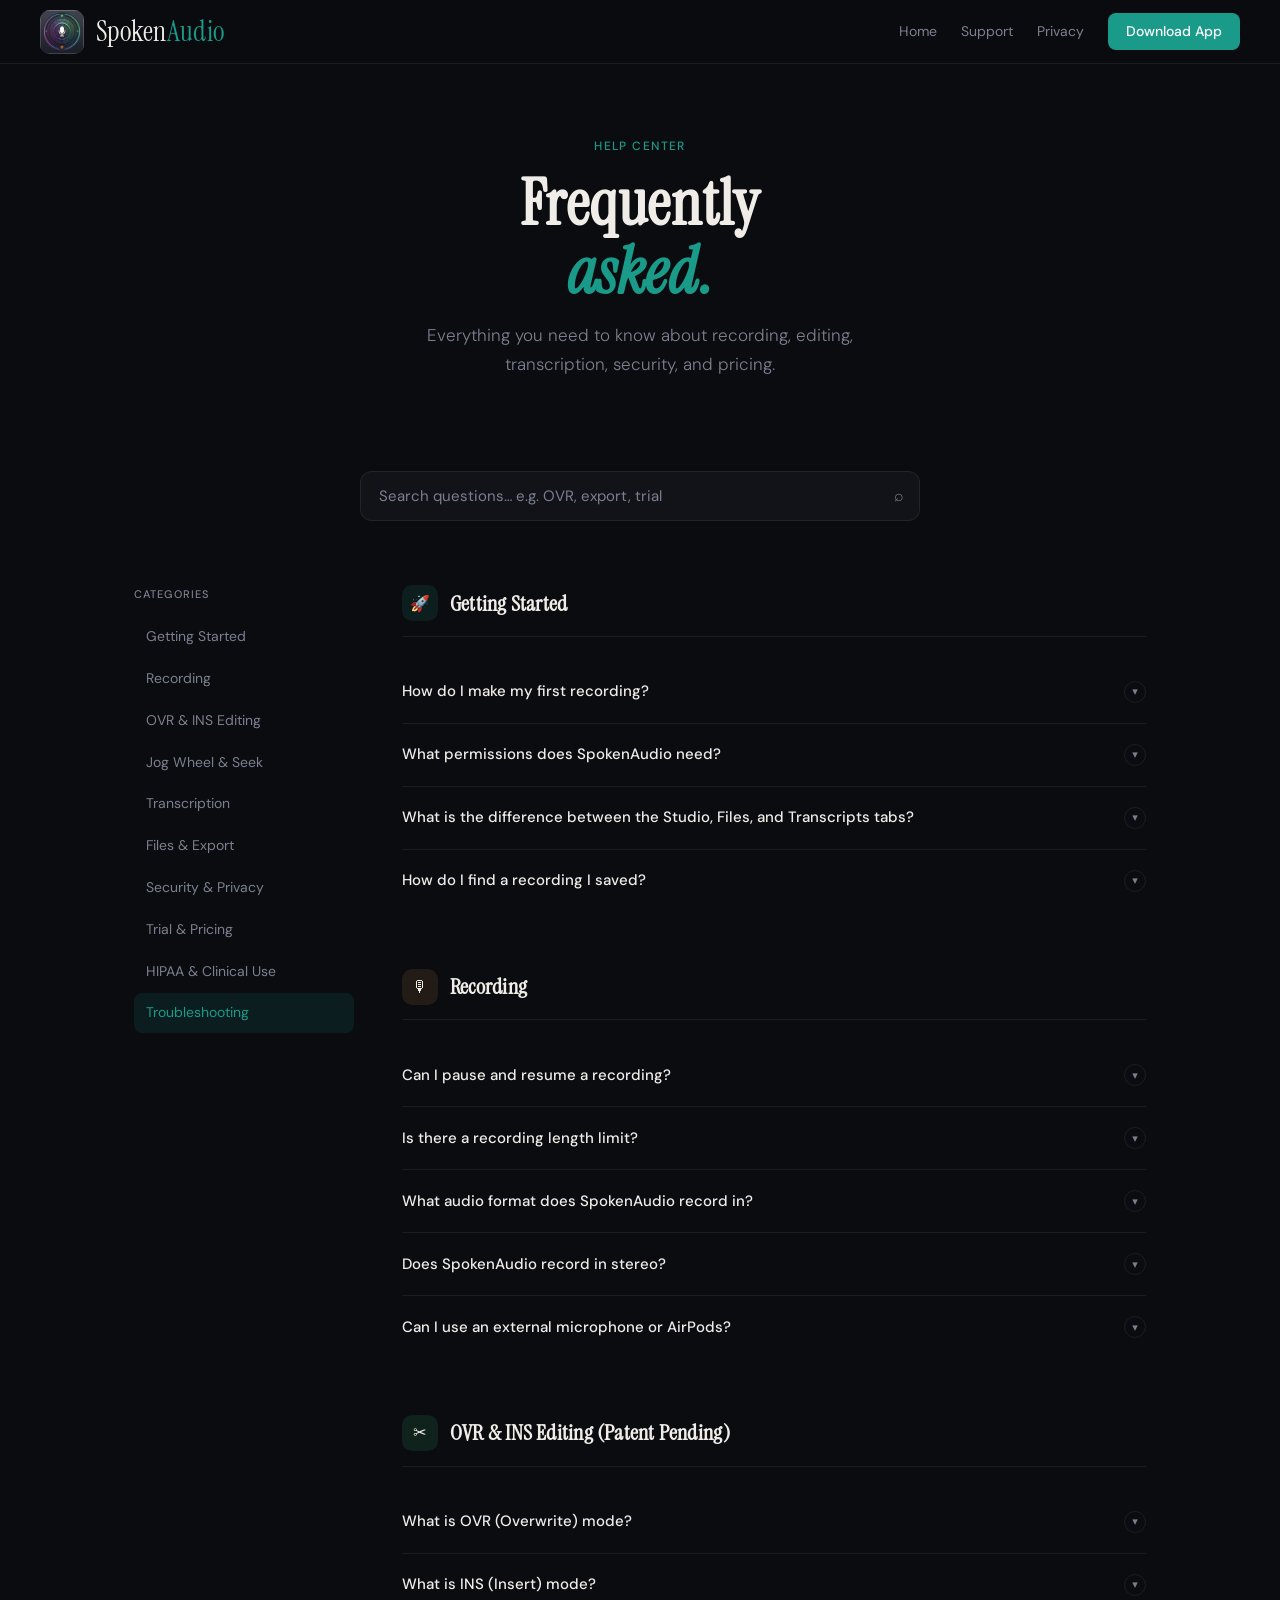
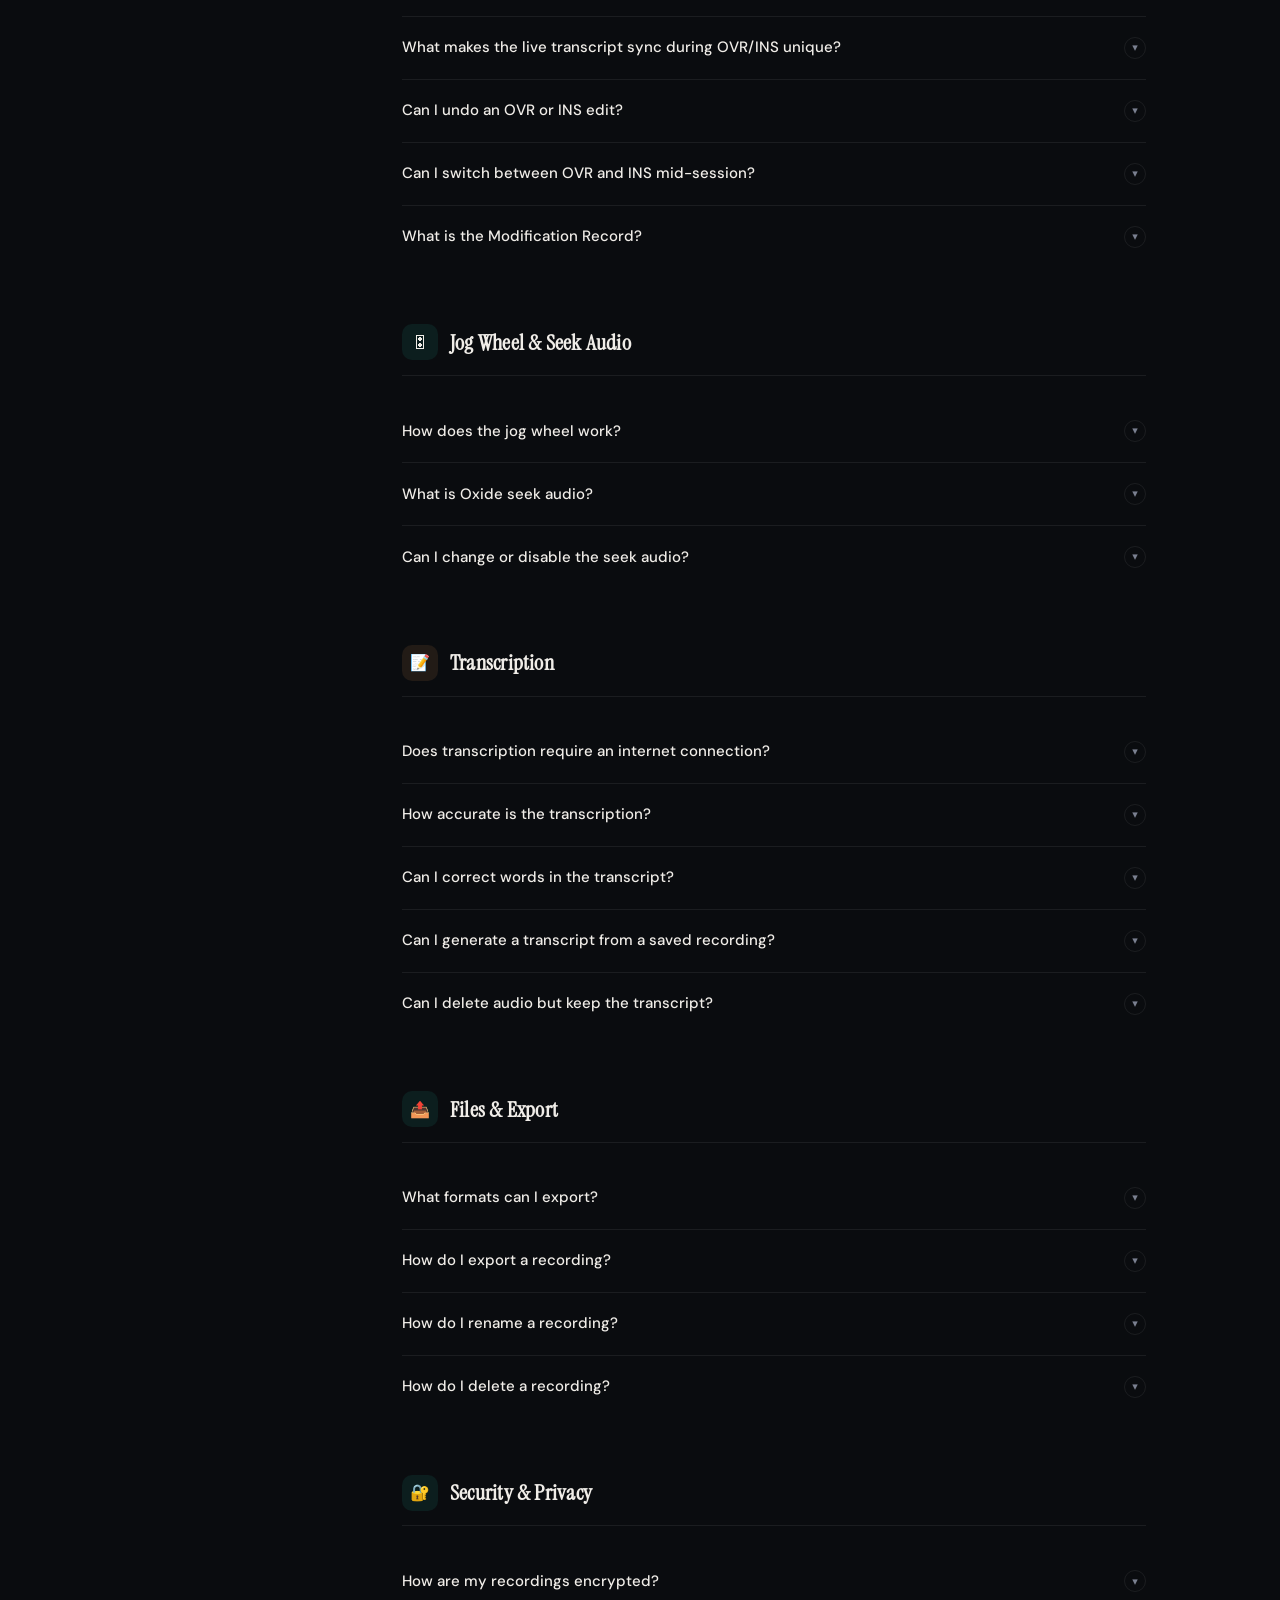
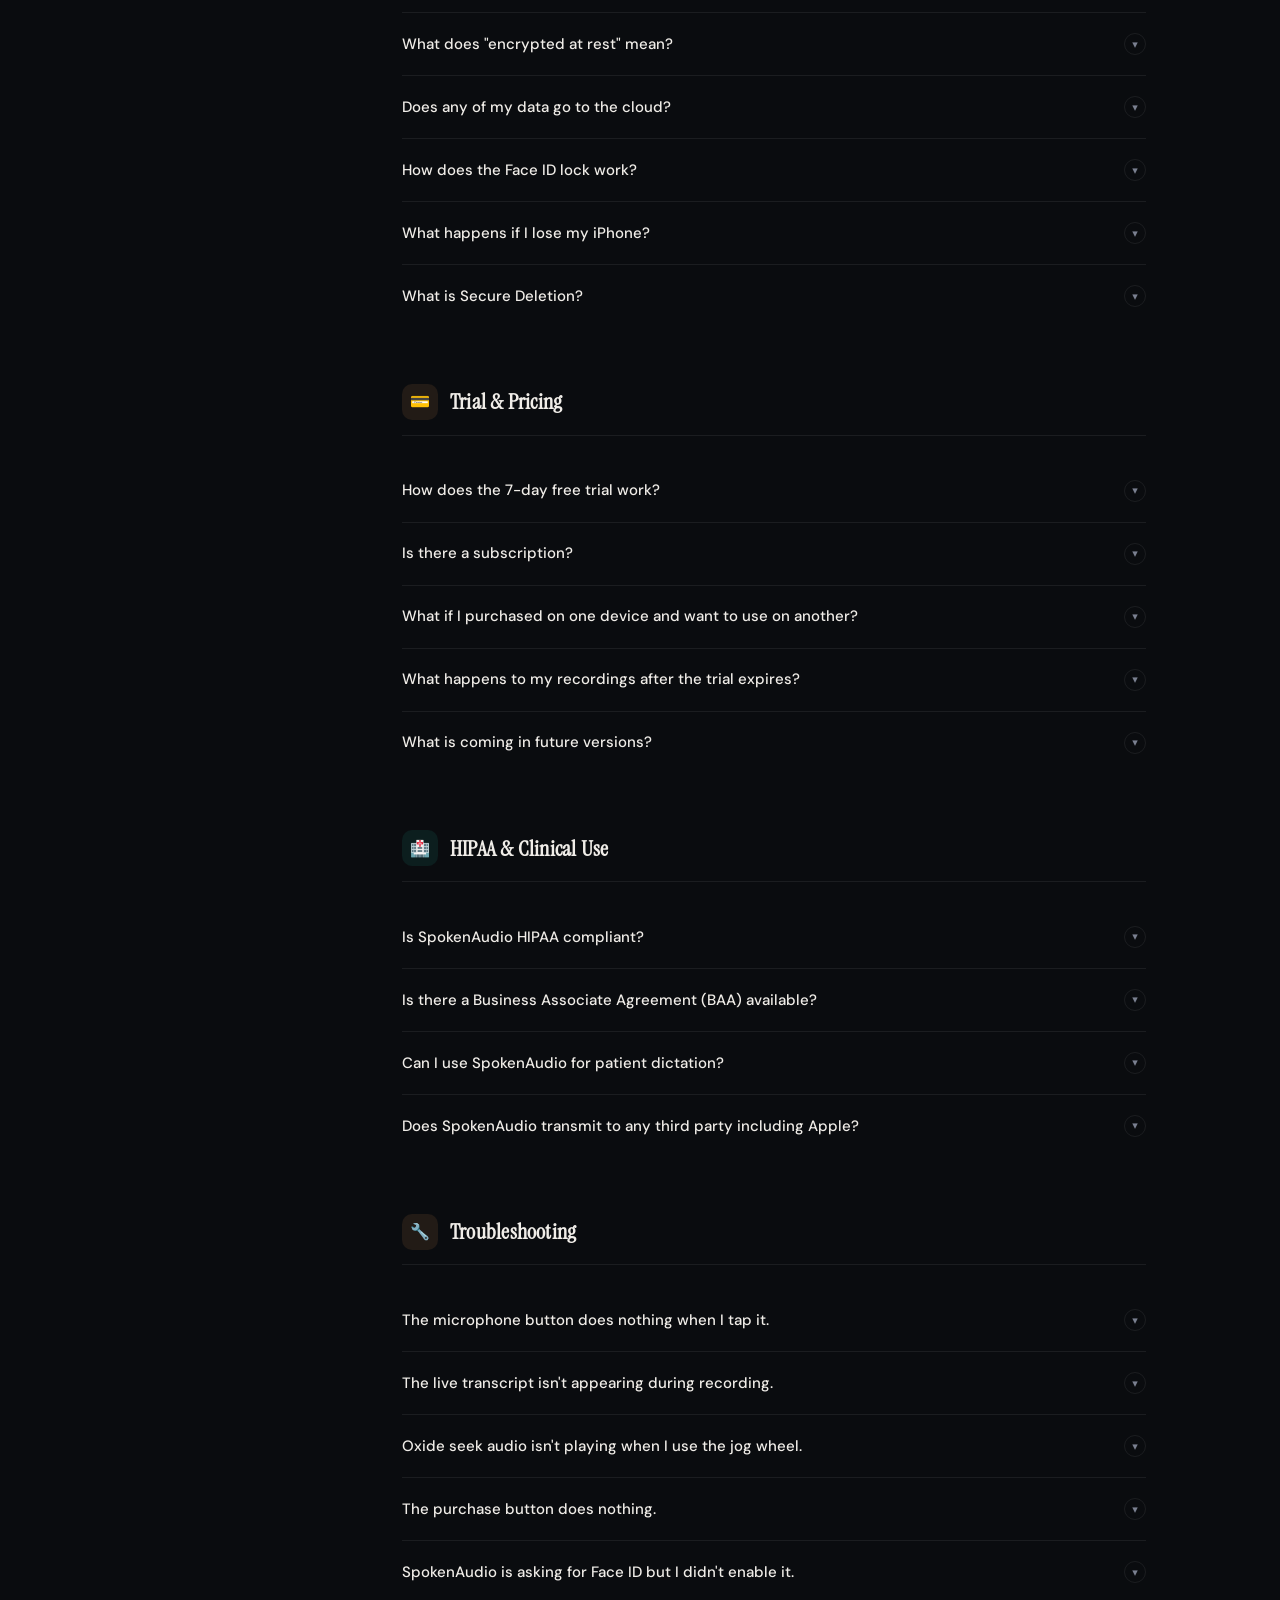
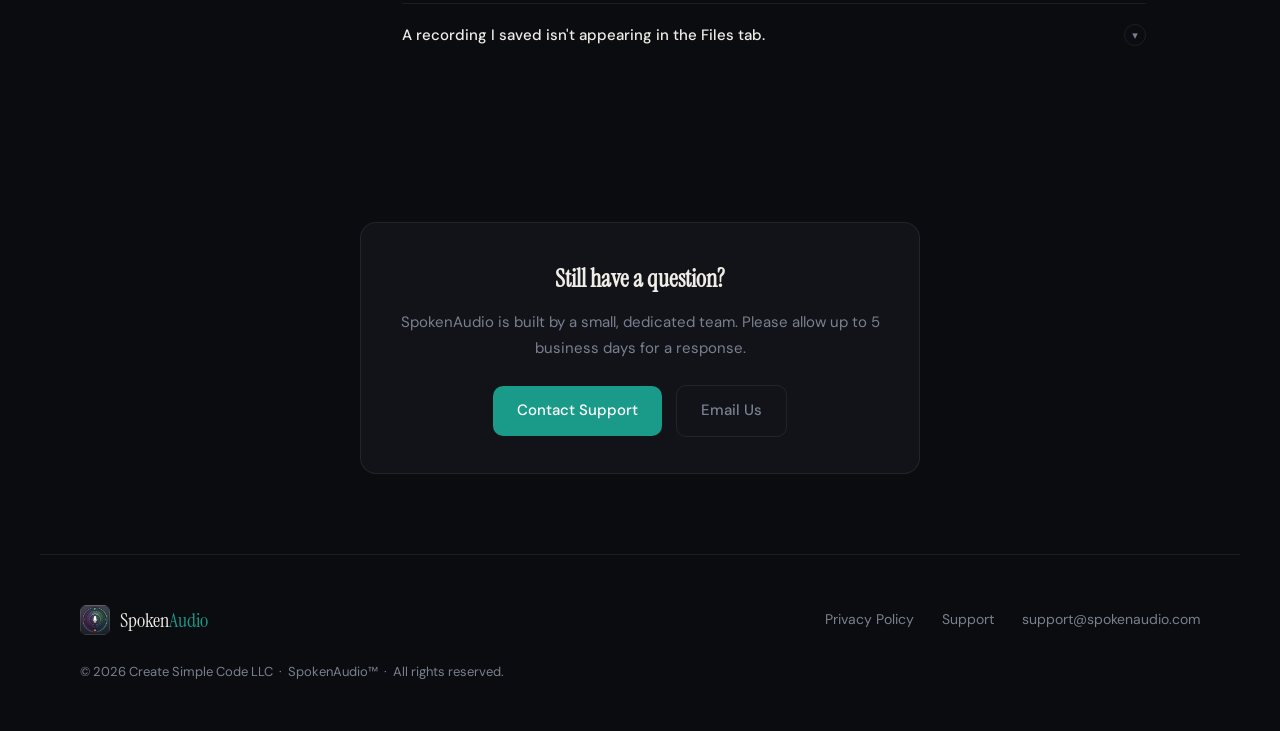
==== faq/index.html @ 152e8b22 "Add FAQ item about 'encrypted at rest'" ====
<!DOCTYPE html>
<html lang="en">
<head>
<meta charset="UTF-8">
<meta name="viewport" content="width=device-width, initial-scale=1.0">
<title>FAQ — SpokenAudio</title>
<meta name="description" content="Frequently asked questions about SpokenAudio — recording, patent-pending OVR/INS editing with live transcript sync, transcription, export, security, and pricing.">
<link rel="preconnect" href="https://fonts.googleapis.com">
<link href="https://fonts.googleapis.com/css2?family=Instrument+Serif:ital@0;1&family=DM+Sans:opsz,wght@9..40,300;9..40,400;9..40,500&display=swap" rel="stylesheet">
<style>
*,*::before,*::after{box-sizing:border-box;margin:0;padding:0}
:root{
  --bg:#0a0c0f;--surface:#111318;--surface2:#181c24;
  --border:rgba(255,255,255,0.07);--text:#f0ede8;--muted:#7a8090;
  --teal:#1a9b8a;--teal-glow:rgba(26,155,138,0.12);--copper:#c8874a;
  --serif:'Instrument Serif',serif;--sans:'DM Sans',system-ui,sans-serif
}
body{background:var(--bg);color:var(--text);font-family:var(--sans);font-size:16px;line-height:1.7;-webkit-font-smoothing:antialiased}

/* NAV */
nav{position:sticky;top:0;display:flex;align-items:center;justify-content:space-between;padding:0 40px;height:64px;background:rgba(10,12,15,0.92);backdrop-filter:blur(20px);border-bottom:1px solid var(--border);z-index:100}
.nav-logo{font-family:var(--serif);font-size:28px;color:var(--text);text-decoration:none;letter-spacing:0.01em;display:flex;align-items:center;gap:12px}
.nav-logo img{width:44px;height:44px;border-radius:10px}
.nav-logo span span{color:var(--teal)}
.nav-links{display:flex;gap:24px;align-items:center}
.nav-links a{color:var(--muted);text-decoration:none;font-size:14px;transition:color .2s}
.nav-links a:hover{color:var(--text)}
.nav-cta{background:var(--teal)!important;color:#fff!important;padding:7px 18px;border-radius:8px;font-weight:500!important}

/* HERO */
.hero{padding:72px 24px 56px;text-align:center;max-width:680px;margin:0 auto}
.label{font-size:12px;font-weight:500;letter-spacing:.12em;text-transform:uppercase;color:var(--teal);margin-bottom:14px}
h1{font-family:var(--serif);font-size:clamp(40px,6vw,64px);line-height:1.05;letter-spacing:0.01em;margin-bottom:16px}
.hero-sub{color:var(--muted);font-size:17px;font-weight:300;max-width:480px;margin:0 auto 36px}

/* SEARCH */
.search-wrap{max-width:560px;margin:0 auto 64px;position:relative}
.search-wrap input{width:100%;background:var(--surface);border:1px solid var(--border);border-radius:12px;padding:14px 48px 14px 18px;color:var(--text);font-family:var(--sans);font-size:15px;outline:none;transition:border-color .2s}
.search-wrap input:focus{border-color:rgba(26,155,138,.4)}
.search-wrap input::placeholder{color:var(--muted)}
.search-icon{position:absolute;right:16px;top:50%;transform:translateY(-50%);color:var(--muted);pointer-events:none;font-size:16px}
.no-results{text-align:center;color:var(--muted);padding:32px;display:none;font-size:15px}

/* LAYOUT */
.faq-layout{max-width:1060px;margin:0 auto;padding:0 24px 100px;display:grid;grid-template-columns:220px 1fr;gap:48px;align-items:start}
@media(max-width:768px){.faq-layout{grid-template-columns:1fr}.sidebar{display:none}}

/* SIDEBAR */
.sidebar{position:sticky;top:88px}
.sidebar-label{font-size:11px;font-weight:500;letter-spacing:.1em;text-transform:uppercase;color:var(--muted);margin-bottom:14px}
.sidebar-links{list-style:none;display:flex;flex-direction:column;gap:2px}
.sidebar-links a{display:block;padding:8px 12px;border-radius:8px;color:var(--muted);text-decoration:none;font-size:14px;transition:all .2s}
.sidebar-links a:hover{color:var(--text);background:rgba(255,255,255,0.04)}
.sidebar-links a.active{color:var(--teal);background:var(--teal-glow)}

/* FAQ SECTIONS */
.faq-section-group{margin-bottom:56px}
.section-header{display:flex;align-items:center;gap:12px;margin-bottom:24px;padding-bottom:14px;border-bottom:1px solid var(--border)}
.section-icon{width:36px;height:36px;border-radius:10px;display:flex;align-items:center;justify-content:center;font-size:16px;flex-shrink:0}
.section-header h2{font-family:var(--serif);font-size:22px;letter-spacing:0.01em}

/* ACCORDION */
.faq-item{border-bottom:1px solid var(--border);overflow:hidden}
.faq-item:last-child{border-bottom:none}
.faq-q{width:100%;background:none;border:none;color:var(--text);font-family:var(--sans);font-size:15px;font-weight:500;text-align:left;padding:20px 0;cursor:pointer;display:flex;justify-content:space-between;align-items:center;gap:16px;transition:color .2s;line-height:1.4}
.faq-q:hover{color:var(--teal)}
.faq-arrow{width:22px;height:22px;border-radius:50%;border:1px solid var(--border);display:flex;align-items:center;justify-content:center;flex-shrink:0;font-size:11px;color:var(--muted);transition:transform .3s,background .2s,border-color .2s}
.faq-item.open .faq-arrow{transform:rotate(180deg);background:var(--teal-glow);border-color:rgba(26,155,138,.3);color:var(--teal)}
.faq-a{max-height:0;overflow:hidden;transition:max-height .4s ease,padding .3s}
.faq-item.open .faq-a{max-height:600px;padding-bottom:20px}
.faq-a p{color:var(--muted);font-size:14px;line-height:1.75;margin-bottom:10px}
.faq-a p:last-child{margin-bottom:0}
.faq-a code{background:rgba(255,255,255,0.06);border-radius:4px;padding:2px 6px;font-size:13px;font-family:monospace;color:var(--teal)}
.faq-a ul{list-style:none;margin:8px 0;padding:0}
.faq-a ul li{color:var(--muted);font-size:14px;padding:4px 0 4px 16px;position:relative;line-height:1.65}
.faq-a ul li::before{content:'→';position:absolute;left:0;color:var(--teal);font-size:12px;top:5px}
.tip{background:var(--teal-glow);border:1px solid rgba(26,155,138,.2);border-radius:8px;padding:12px 14px;font-size:13px;color:var(--muted);margin-top:10px}
.tip strong{color:var(--teal)}

/* STILL NEED HELP */
.help-cta{background:var(--surface);border:1px solid var(--border);border-radius:16px;padding:36px;text-align:center;max-width:560px;margin:0 auto 80px}
.help-cta h3{font-family:var(--serif);font-size:24px;margin-bottom:10px}
.help-cta p{color:var(--muted);font-size:15px;margin-bottom:24px}
.btn{display:inline-flex;align-items:center;gap:8px;background:var(--teal);color:#fff;padding:12px 24px;border-radius:10px;font-size:15px;font-weight:500;text-decoration:none;transition:opacity .2s}
.btn:hover{opacity:.85}
.btn-ghost{background:none;border:1px solid var(--border);color:var(--muted);margin-left:10px}
.btn-ghost:hover{border-color:rgba(255,255,255,.2);color:var(--text);opacity:1}

footer{border-top:1px solid var(--border);padding:48px 40px;display:flex;justify-content:space-between;align-items:center;flex-wrap:wrap;gap:24px;max-width:1200px;margin:0 auto}
.footer-logo{font-family:var(--serif);font-size:20px;color:var(--text);text-decoration:none;display:flex;align-items:center;gap:10px}
.footer-logo img{width:30px;height:30px;border-radius:7px}
.footer-logo span span{color:var(--teal)}
.footer-links{display:flex;gap:28px;flex-wrap:wrap}
.footer-links a{color:var(--muted);text-decoration:none;font-size:14px;transition:color .2s}
.footer-links a:hover{color:var(--text)}
.footer-copy{color:var(--muted);font-size:13px;width:100%}
</style>
</head>
<body>

<nav>
  <a href="/" class="nav-logo"><img src="/spokenaudio-icon.png" alt="SpokenAudio icon"><span class="nav-logo-text">Spoken<span>Audio</span></span></a>
  <div class="nav-links">
    <a href="/">Home</a>
    <a href="/support">Support</a>
    <a href="/privacy">Privacy</a>
    <a href="https://apps.apple.com/app/doxover/id6761037168" class="nav-cta">Download App</a>
  </div>
</nav>

<div class="hero">
  <div class="label">Help Center</div>
  <h1>Frequently<br><em style="font-style:italic;color:var(--teal)">asked.</em></h1>
  <p class="hero-sub">Everything you need to know about recording, editing, transcription, security, and pricing.</p>
</div>

<div class="search-wrap">
  <input type="text" id="search" placeholder="Search questions… e.g. OVR, export, trial" autocomplete="off">
  <span class="search-icon">⌕</span>
</div>

<div class="faq-layout">

  <!-- Sidebar -->
  <aside class="sidebar">
    <div class="sidebar-label">Categories</div>
    <ul class="sidebar-links">
      <li><a href="#getting-started" class="active">Getting Started</a></li>
      <li><a href="#recording">Recording</a></li>
      <li><a href="#ovr-ins">OVR &amp; INS Editing</a></li>
      <li><a href="#jog-wheel">Jog Wheel &amp; Seek</a></li>
      <li><a href="#transcription">Transcription</a></li>
      <li><a href="#files-export">Files &amp; Export</a></li>
      <li><a href="#security">Security &amp; Privacy</a></li>
      <li><a href="#trial-pricing">Trial &amp; Pricing</a></li>
      <li><a href="#hipaa">HIPAA &amp; Clinical Use</a></li>
      <li><a href="#troubleshooting">Troubleshooting</a></li>
    </ul>
  </aside>

  <!-- FAQ content -->
  <main id="faq-main">

    <!-- GETTING STARTED -->
    <div class="faq-section-group" id="getting-started" data-section="getting-started">
      <div class="section-header">
        <div class="section-icon" style="background:rgba(26,155,138,0.12)">🚀</div>
        <h2>Getting Started</h2>
      </div>

      <div class="faq-item">
        <button class="faq-q">How do I make my first recording?<span class="faq-arrow">▾</span></button>
        <div class="faq-a">
          <p>Open SpokenAudio and tap the Studio tab at the bottom. Tap the large red dome button to begin recording — the VU meters will light up to show your microphone level. Speak clearly and tap the dome again to pause. When you're finished, tap the Stop button (square) and choose Save. Your recording appears in the Files tab.</p>
          <div class="tip"><strong>Tip:</strong> Speak at a normal conversational pace. SpokenAudio's transcription is tuned for clear speech — no need to slow down artificially.</div>
        </div>
      </div>

      <div class="faq-item">
        <button class="faq-q">What permissions does SpokenAudio need?<span class="faq-arrow">▾</span></button>
        <div class="faq-a">
          <p>SpokenAudio requires three permissions:</p>
          <ul>
            <li><strong>Microphone</strong> — required to record your voice</li>
            <li><strong>Speech Recognition</strong> — required for live transcription (on-device only, no audio transmitted)</li>
            <li><strong>Face ID / Touch ID</strong> — optional, only if you enable the lock screen in Settings</li>
          </ul>
          <p>If you denied a permission during setup, go to iPhone Settings → Privacy &amp; Security → enable each permission for SpokenAudio.</p>
        </div>
      </div>

      <div class="faq-item">
        <button class="faq-q">What is the difference between the Studio, Files, and Transcripts tabs?<span class="faq-arrow">▾</span></button>
        <div class="faq-a">
          <p><strong>Studio</strong> is where you record, edit, and listen. It contains the jog wheel, VU meters, OVR/INS toggle, and live transcript.</p>
          <p><strong>Files</strong> shows all your saved recordings. Tap a row to open it in Studio for playback or editing. Swipe left to rename or delete. Swipe right to export.</p>
          <p><strong>Transcripts</strong> shows all generated transcripts. These are stored separately from audio — you can delete audio and keep the transcript as a permanent text record.</p>
        </div>
      </div>

      <div class="faq-item">
        <button class="faq-q">How do I find a recording I saved?<span class="faq-arrow">▾</span></button>
        <div class="faq-a">
          <p>Tap the Files tab. Your recordings appear in reverse chronological order (newest first). Tap any row to open it in Studio. Use the search bar at the top of the Files tab to search by name.</p>
        </div>
      </div>
    </div>

    <!-- RECORDING -->
    <div class="faq-section-group" id="recording" data-section="recording">
      <div class="section-header">
        <div class="section-icon" style="background:rgba(200,135,74,0.12)">🎙</div>
        <h2>Recording</h2>
      </div>

      <div class="faq-item">
        <button class="faq-q">Can I pause and resume a recording?<span class="faq-arrow">▾</span></button>
        <div class="faq-a">
          <p>Yes. Tap the dome button to pause — the VU meters stop and the jog wheel becomes active so you can scrub through what you've recorded. Tap the dome again to resume recording from the pause point. You can pause and resume as many times as you need in a single session.</p>
        </div>
      </div>

      <div class="faq-item">
        <button class="faq-q">Is there a recording length limit?<span class="faq-arrow">▾</span></button>
        <div class="faq-a">
          <p>With Pocket, there is no limit — record for as long as you need. The only practical limit is your iPhone's available storage. SpokenAudio displays a storage usage indicator in the Files tab.</p>
        </div>
      </div>

      <div class="faq-item">
        <button class="faq-q">What audio format does SpokenAudio record in?<span class="faq-arrow">▾</span></button>
        <div class="faq-a">
          <p>SpokenAudio records at 16kHz mono by default — optimised for voice clarity and transcription accuracy. Recordings are exported as standard WAV files compatible with all audio software. High-quality audio (44.1kHz / 48kHz stereo) is planned for the Suite tier in a future update.</p>
        </div>
      </div>

      <div class="faq-item">
        <button class="faq-q">Does SpokenAudio record in stereo?<span class="faq-arrow">▾</span></button>
        <div class="faq-a">
          <p>Currently SpokenAudio records in mono at 16kHz. Stereo recording is a planned feature for the Suite tier. For voice dictation, mono at 16kHz delivers excellent clarity and keeps file sizes small without any loss in intelligibility.</p>
        </div>
      </div>

      <div class="faq-item">
        <button class="faq-q">Can I use an external microphone or AirPods?<span class="faq-arrow">▾</span></button>
        <div class="faq-a">
          <p>Yes. iOS automatically routes to the best available microphone. When AirPods or EarPods are connected, SpokenAudio uses the earpiece microphone — which is significantly better at isolating your voice in noisy environments like a car or busy clinic. This is the recommended setup for dictating in loud environments.</p>
        </div>
      </div>
    </div>

    <!-- OVR / INS -->
    <div class="faq-section-group" id="ovr-ins" data-section="ovr-ins">
      <div class="section-header">
        <div class="section-icon" style="background:rgba(61,184,122,0.12)">✂️</div>
        <h2>OVR &amp; INS Editing (Patent Pending)</h2>
      </div>

      <div class="faq-item">
        <button class="faq-q">What is OVR (Overwrite) mode?<span class="faq-arrow">▾</span></button>
        <div class="faq-a">
          <p>OVR mode lets you re-record over a mistake without re-recording your entire dictation. Here's how it works:</p>
          <ul>
            <li>Pause recording</li>
            <li>Set the toggle to OVR</li>
            <li>Spin the jog wheel left to rewind to just before your mistake</li>
            <li>Tap the dome to record — your new audio replaces the old from that point forward</li>
            <li>Your transcript updates automatically in real time as you speak</li>
            <li>Tap pause when you've corrected the mistake</li>
          </ul>
          <p>Everything before the cursor position is completely untouched. Both the audio and the transcript are corrected simultaneously — no manual text editing needed. This is the fastest way to fix a single word or sentence.</p>
        </div>
      </div>

      <div class="faq-item">
        <button class="faq-q">What is INS (Insert) mode?<span class="faq-arrow">▾</span></button>
        <div class="faq-a">
          <p>INS mode splices new audio into your recording without removing anything. Position the playhead at the point where you want to add content, then record. The new audio is inserted at the cursor and everything after it shifts forward in time — and the transcript updates live as you speak, inserting new text at the correct position. Use INS when you forgot to mention something and need to add a sentence in the middle of a recording.</p>
          <div class="tip"><strong>Example:</strong> You said "The patient is prescribed lisinopril" but forgot to mention the dosage. Use INS to add "10mg daily" immediately after "lisinopril" — the new words appear in your transcript in real time, right where they belong, without touching the rest of the recording.</div>
        </div>
      </div>

      <div class="faq-item">
        <button class="faq-q">What makes the live transcript sync during OVR/INS unique?<span class="faq-arrow">▾</span></button>
        <div class="faq-a">
          <p>SpokenAudio's patent-pending live speech-to-text synchronization means your transcript stays perfectly aligned with your audio during OVR and INS edits. When you overwrite a section, the old transcript text is removed and replaced with new text as you speak. When you insert, new text appears at the insertion point and existing text shifts forward — all in real time. No other mobile dictation app offers this. The audio, transcript, and modification record all update simultaneously.</p>
        </div>
      </div>

      <div class="faq-item">
        <button class="faq-q">Can I undo an OVR or INS edit?<span class="faq-arrow">▾</span></button>
        <div class="faq-a">
          <p>Yes. SpokenAudio supports up to 100 undo levels with Pocket. Tap the undo button (circular arrow) in the Studio view to step back one edit at a time. Each OVR and INS edit is tracked in the modification record, which logs a timestamp for every change made to a recording.</p>
        </div>
      </div>

      <div class="faq-item">
        <button class="faq-q">Can I switch between OVR and INS mid-session?<span class="faq-arrow">▾</span></button>
        <div class="faq-a">
          <p>Yes, but only while the recording is paused — the toggle is locked during active recording to prevent accidental mode switches. Pause, change the mode, then position the playhead and resume. You can alternate between OVR and INS as many times as needed within a single session.</p>
        </div>
      </div>

      <div class="faq-item">
        <button class="faq-q">What is the Modification Record?<span class="faq-arrow">▾</span></button>
        <div class="faq-a">
          <p>The Modification Record is a timestamped log of every OVR and INS edit made to a recording — including what was changed and when. Tap the undo/pencil button in the Studio toolbar to view it. This is useful for audit purposes in clinical and legal settings where a chain of evidence is important.</p>
        </div>
      </div>
    </div>

    <!-- JOG WHEEL -->
    <div class="faq-section-group" id="jog-wheel" data-section="jog-wheel">
      <div class="section-header">
        <div class="section-icon" style="background:rgba(26,155,138,0.12)">🎛</div>
        <h2>Jog Wheel &amp; Seek Audio</h2>
      </div>

      <div class="faq-item">
        <button class="faq-q">How does the jog wheel work?<span class="faq-arrow">▾</span></button>
        <div class="faq-a">
          <p>The jog wheel is SpokenAudio's transport control — the dial in the center of the Studio view. It becomes active when a recording is paused or loaded. Drag your finger clockwise to move forward in the recording, counter-clockwise to rewind. The speed of your drag controls how fast you seek — slow for precision, fast for long jumps.</p>
          <p>Hold and tap the REW button (left) to jump instantly to the very beginning. Hold and tap the FF button (right) to jump to the end.</p>
        </div>
      </div>

      <div class="faq-item">
        <button class="faq-q">What is Oxide seek audio?<span class="faq-arrow">▾</span></button>
        <div class="faq-a">
          <p>When you scrub through a recording using the jog wheel, Oxide mode plays your own voice back at the seek speed — like a real cassette dictaphone rewinding. This gives you an immediate audio cue for where you are in the recording without having to watch the timer. The faster you spin, the faster your voice plays.</p>
          <p>You can switch to Electro mode (a clean electronic sweep tone) or turn seek audio off entirely in Settings → Feedback.</p>
        </div>
      </div>

      <div class="faq-item">
        <button class="faq-q">Can I change or disable the seek audio?<span class="faq-arrow">▾</span></button>
        <div class="faq-a">
          <p>Yes. Go to Settings → Feedback → Seek audio feedback. You have three options:</p>
          <ul>
            <li><strong>Oxide</strong> — your recorded voice played at seek speed (default)</li>
            <li><strong>Electro</strong> — a clean electronic sweep tone</li>
            <li><strong>Off</strong> — silent seek</li>
          </ul>
        </div>
      </div>
    </div>

    <!-- TRANSCRIPTION -->
    <div class="faq-section-group" id="transcription" data-section="transcription">
      <div class="section-header">
        <div class="section-icon" style="background:rgba(200,135,74,0.12)">📝</div>
        <h2>Transcription</h2>
      </div>

      <div class="faq-item">
        <button class="faq-q">Does transcription require an internet connection?<span class="faq-arrow">▾</span></button>
        <div class="faq-a">
          <p>No. SpokenAudio uses Apple's on-device Speech Recognition framework which runs entirely on your iPhone — no internet connection required, no audio transmitted to any server. Your voice never leaves your device during transcription. This is a core design requirement for HIPAA-conscious workflows.</p>
        </div>
      </div>

      <div class="faq-item">
        <button class="faq-q">How accurate is the transcription?<span class="faq-arrow">▾</span></button>
        <div class="faq-a">
          <p>Transcription accuracy depends on your speech clarity, background noise, and microphone quality. Apple's on-device recognition performs very well for clear, conversational speech in quiet environments. Accuracy decreases in loud environments (cars, busy offices). For best results:</p>
          <ul>
            <li>Use AirPods or EarPods in noisy environments</li>
            <li>Speak at a natural pace — don't slow down artificially</li>
            <li>Enunciate medical terms clearly — the recognizer handles common medical vocabulary well</li>
            <li>Use the word correction feature to fix any errors immediately after recording</li>
          </ul>
        </div>
      </div>

      <div class="faq-item">
        <button class="faq-q">Can I correct words in the transcript?<span class="faq-arrow">▾</span></button>
        <div class="faq-a">
          <p>Yes. With Pocket, tap any word in the transcript to correct it. A correction panel appears where you can type the correct text. Corrections are logged with a timestamp in the modification record. Low-confidence words are highlighted in the transcript so you can spot potential errors quickly.</p>
        </div>
      </div>

      <div class="faq-item">
        <button class="faq-q">Can I generate a transcript from a saved recording?<span class="faq-arrow">▾</span></button>
        <div class="faq-a">
          <p>Yes. Open any recording from the Files tab. Tap the transcript icon (document icon) in the toolbar. SpokenAudio will process the recording and generate a transcript. This works for recordings made at any time — the transcript is generated on-demand, not just during live recording.</p>
        </div>
      </div>

      <div class="faq-item">
        <button class="faq-q">Can I delete audio but keep the transcript?<span class="faq-arrow">▾</span></button>
        <div class="faq-a">
          <p>Yes — and this is by design. In the Files tab, swipe left on a recording and choose "Delete Audio Only." The encrypted audio file is removed from your device but the transcript remains permanently in the Transcripts tab. This is useful when you need a text record but don't want to retain the voice recording itself.</p>
        </div>
      </div>
    </div>

    <!-- FILES & EXPORT -->
    <div class="faq-section-group" id="files-export" data-section="files-export">
      <div class="section-header">
        <div class="section-icon" style="background:rgba(26,155,138,0.12)">📤</div>
        <h2>Files &amp; Export</h2>
      </div>

      <div class="faq-item">
        <button class="faq-q">What formats can I export?<span class="faq-arrow">▾</span></button>
        <div class="faq-a">
          <p>With Pocket, SpokenAudio exports three formats:</p>
          <ul>
            <li><strong>WAV</strong> — uncompressed audio, compatible with all audio software and transcription platforms</li>
            <li><strong>TXT</strong> — plain text transcript</li>
            <li><strong>SRT</strong> — timestamped subtitle format, compatible with video editors, court reporting tools, and medical transcription software</li>
          </ul>
          <p>MP3, M4A, and DOCX (with track changes) export are planned for the Suite tier in a future update.</p>
        </div>
      </div>

      <div class="faq-item">
        <button class="faq-q">How do I export a recording?<span class="faq-arrow">▾</span></button>
        <div class="faq-a">
          <p>In the Files tab, swipe right on any recording row. An Export button appears. Tap it to open the export picker where you can choose WAV, TXT, or SRT (or any combination). Tap Share to open iOS's standard share sheet — send to Mail, Files, AirDrop, or any connected app.</p>
        </div>
      </div>

      <div class="faq-item">
        <button class="faq-q">How do I rename a recording?<span class="faq-arrow">▾</span></button>
        <div class="faq-a">
          <p>In the Files tab, swipe left on the recording row and tap Rename. Enter the new name and confirm. Recordings are named automatically by date and time when saved — rename them to match your filing system (e.g. patient initials, case number, date of service).</p>
        </div>
      </div>

      <div class="faq-item">
        <button class="faq-q">How do I delete a recording?<span class="faq-arrow">▾</span></button>
        <div class="faq-a">
          <p>Swipe left on the recording row in the Files tab. You'll see options based on what the recording contains:</p>
          <ul>
            <li><strong>Delete Audio Only</strong> — removes the audio file, keeps the transcript</li>
            <li><strong>Delete Everything</strong> — removes both audio and transcript permanently</li>
          </ul>
          <p>Tap the info icon (ⓘ) on any recording for full details and a "Delete Everything" option. Deletion is permanent — there is no recycle bin.</p>
        </div>
      </div>
    </div>

    <!-- SECURITY -->
    <div class="faq-section-group" id="security" data-section="security">
      <div class="section-header">
        <div class="section-icon" style="background:rgba(26,155,138,0.12)">🔐</div>
        <h2>Security &amp; Privacy</h2>
      </div>

      <div class="faq-item">
        <button class="faq-q">How are my recordings encrypted?<span class="faq-arrow">▾</span></button>
        <div class="faq-a">
          <p>Every recording and transcript is encrypted using AES-256-GCM authenticated encryption before it is written to your device's storage. AES-256-GCM is the same standard used by governments, banks, and Apple itself. Encryption keys are generated per-device and stored exclusively in the iOS Secure Enclave — a dedicated hardware chip that is isolated from the main processor. Neither Create Simple Code LLC nor any third party has access to these keys.</p>
        </div>
      </div>

      <div class="faq-item">
        <button class="faq-q">What does "encrypted at rest" mean?<span class="faq-arrow">▾</span></button>
        <div class="faq-a">
          <p>"Encrypted at rest" means your recordings and transcripts are encrypted whenever they are stored on your device. The raw files are unreadable without the decryption key, which is held in the iOS Secure Enclave. When you open a transcript to read it, SpokenAudio decrypts it temporarily in memory for display — but the file on disk always remains encrypted. If someone accessed your device's storage directly, they would see only encrypted data. This is a key requirement for HIPAA compliance and protects your recordings even if the device is lost or stolen.</p>
        </div>
      </div>

      <div class="faq-item">
        <button class="faq-q">Does any of my data go to the cloud?<span class="faq-arrow">▾</span></button>
        <div class="faq-a">
          <p>Never. SpokenAudio has no cloud component. Recordings, transcripts, and preferences are stored exclusively on your device. No data is transmitted to Create Simple Code LLC or any third-party server. SpokenAudio includes no analytics SDKs, no crash reporting, and no advertising. There is no account or login system — nothing to sync.</p>
        </div>
      </div>

      <div class="faq-item">
        <button class="faq-q">How does the Face ID lock work?<span class="faq-arrow">▾</span></button>
        <div class="faq-a">
          <p>Enable biometric lock in Settings → Security → Require Face ID (or Touch ID). When active, SpokenAudio locks when you leave the app and requires Face ID or Touch ID to reopen. SpokenAudio does not access, process, or store any biometric data — authentication is handled entirely by iOS. If Face ID fails, you can unlock with your device passcode.</p>
        </div>
      </div>

      <div class="faq-item">
        <button class="faq-q">What happens if I lose my iPhone?<span class="faq-arrow">▾</span></button>
        <div class="faq-a">
          <p>All recordings are encrypted with keys in the Secure Enclave. Without your device passcode and biometric authentication, the encrypted data is inaccessible. For additional security, use Settings → Secure Deletion in SpokenAudio before reporting the device lost — this destroys all encryption keys, making the data permanently unreadable even with physical access to the device.</p>
          <p>You can also remotely erase your device via iCloud's Find My feature, which removes all local data including SpokenAudio's encrypted files.</p>
        </div>
      </div>

      <div class="faq-item">
        <button class="faq-q">What is Secure Deletion?<span class="faq-arrow">▾</span></button>
        <div class="faq-a">
          <p>Secure Deletion (Settings → Secure Deletion) destroys all encryption keys stored in the Secure Enclave. Because the encrypted data can only be decrypted with those keys, destroying the keys makes all recordings permanently and irrecoverably unreadable — even with physical access to the storage chips. This is stronger than simply deleting files, which may leave recoverable data on flash storage.</p>
        </div>
      </div>
    </div>

    <!-- TRIAL & PRICING -->
    <div class="faq-section-group" id="trial-pricing" data-section="trial-pricing">
      <div class="section-header">
        <div class="section-icon" style="background:rgba(200,135,74,0.12)">💳</div>
        <h2>Trial &amp; Pricing</h2>
      </div>

      <div class="faq-item">
        <button class="faq-q">How does the 7-day free trial work?<span class="faq-arrow">▾</span></button>
        <div class="faq-a">
          <p>Download SpokenAudio free from the App Store. Full Pocket access starts immediately — no payment information required, no credit card, no signup. You have 7 days to use every feature. After 7 days, the app shows a one-time purchase option for $14.99 to keep access permanently. Your recordings and transcripts are preserved regardless.</p>
        </div>
      </div>

      <div class="faq-item">
        <button class="faq-q">Is there a subscription?<span class="faq-arrow">▾</span></button>
        <div class="faq-a">
          <p>No. SpokenAudio Pocket is a one-time purchase of $14.99. No monthly fees. No annual renewal. No recurring charges of any kind. Buy once, own forever. A Suite tier with additional professional features is planned as an optional subscription in a future update — but Pocket will always remain a one-time purchase.</p>
        </div>
      </div>

      <div class="faq-item">
        <button class="faq-q">What if I purchased on one device and want to use on another?<span class="faq-arrow">▾</span></button>
        <div class="faq-a">
          <p>Your purchase is tied to your Apple ID. On any new iPhone, download SpokenAudio and go to Settings → Restore Purchase. SpokenAudio will verify your purchase with Apple and unlock Pocket at no additional charge. You can use the same purchase on all iPhones signed into the same Apple ID.</p>
        </div>
      </div>

      <div class="faq-item">
        <button class="faq-q">What happens to my recordings after the trial expires?<span class="faq-arrow">▾</span></button>
        <div class="faq-a">
          <p>All your recordings and transcripts are preserved on your device — they are not deleted when the trial expires. You will see a lock screen prompting you to purchase Pocket to regain access. Once you purchase, everything is immediately accessible again.</p>
        </div>
      </div>

      <div class="faq-item">
        <button class="faq-q">What is coming in future versions?<span class="faq-arrow">▾</span></button>
        <div class="faq-a">
          <p>The SpokenAudio roadmap includes:</p>
          <ul>
            <li><strong>Suite tier</strong> — high-quality audio (44.1/48kHz), MP3 and M4A export, DOCX with track changes, configurable auto-lock</li>
            <li><strong>Noise isolation</strong> — optional voice processing toggle for dictating in noisy environments</li>
            <li><strong>Enterprise tier</strong> — multilingual transcription, EHR/EMR integration, team management, audit log</li>
          </ul>
        </div>
      </div>
    </div>

    <!-- HIPAA -->
    <div class="faq-section-group" id="hipaa" data-section="hipaa">
      <div class="section-header">
        <div class="section-icon" style="background:rgba(26,155,138,0.12)">🏥</div>
        <h2>HIPAA &amp; Clinical Use</h2>
      </div>

      <div class="faq-item">
        <button class="faq-q">Is SpokenAudio HIPAA compliant?<span class="faq-arrow">▾</span></button>
        <div class="faq-a">
          <p>SpokenAudio's architecture meets the technical safeguard requirements of the HIPAA Security Rule — AES-256-GCM encryption, Secure Enclave key storage, no cloud transmission, no third-party SDKs. However, Create Simple Code LLC is a software developer, not a covered entity or business associate under HIPAA. Whether your specific use of SpokenAudio satisfies all HIPAA requirements for your organization depends on your workflows, policies, and compliance obligations. Consult your compliance officer or legal counsel before using SpokenAudio for PHI.</p>
        </div>
      </div>

      <div class="faq-item">
        <button class="faq-q">Is there a Business Associate Agreement (BAA) available?<span class="faq-arrow">▾</span></button>
        <div class="faq-a">
          <p>A BAA is not currently available. Because SpokenAudio does not receive, process, or store any data on behalf of covered entities (all data stays on your device), a BAA may not be required for your use case. Consult your HIPAA compliance officer. A BAA is planned as part of the future Enterprise tier for organizational deployments.</p>
        </div>
      </div>

      <div class="faq-item">
        <button class="faq-q">Can I use SpokenAudio for patient dictation?<span class="faq-arrow">▾</span></button>
        <div class="faq-a">
          <p>SpokenAudio is used by healthcare professionals for clinical dictation. The on-device architecture, AES-256 encryption, and zero-transmission design make it well-suited for sensitive voice notes. That said, compliance with HIPAA and your institution's policies is your responsibility. We recommend reviewing your organization's mobile device and software policies before adopting SpokenAudio for patient care workflows.</p>
        </div>
      </div>

      <div class="faq-item">
        <button class="faq-q">Does SpokenAudio transmit to any third party including Apple?<span class="faq-arrow">▾</span></button>
        <div class="faq-a">
          <p>No. SpokenAudio contains no analytics, crash reporting, or advertising SDKs. In-app purchases are processed by Apple's StoreKit — Apple handles only the payment transaction and does not receive any recording data. Speech recognition uses Apple's on-device framework which, per Apple's documentation, does not transmit audio when running in on-device mode on iOS 17 and later.</p>
        </div>
      </div>
    </div>

    <!-- TROUBLESHOOTING -->
    <div class="faq-section-group" id="troubleshooting" data-section="troubleshooting">
      <div class="section-header">
        <div class="section-icon" style="background:rgba(200,135,74,0.12)">🔧</div>
        <h2>Troubleshooting</h2>
      </div>

      <div class="faq-item">
        <button class="faq-q">The microphone button does nothing when I tap it.<span class="faq-arrow">▾</span></button>
        <div class="faq-a">
          <p>Most likely SpokenAudio does not have microphone permission. Go to iPhone Settings → Privacy &amp; Security → Microphone → toggle SpokenAudio on. Return to the app and try again. If the button still does nothing, force-quit SpokenAudio (swipe up from the home bar and swipe the app away) and reopen it.</p>
        </div>
      </div>

      <div class="faq-item">
        <button class="faq-q">The live transcript isn't appearing during recording.<span class="faq-arrow">▾</span></button>
        <div class="faq-a">
          <p>Check Speech Recognition permission: iPhone Settings → Privacy &amp; Security → Speech Recognition → enable SpokenAudio. Also confirm you are speaking clearly and close to the microphone. Speech recognition initialises within the first second or two of recording — there may be a brief delay before the first words appear.</p>
        </div>
      </div>

      <div class="faq-item">
        <button class="faq-q">Oxide seek audio isn't playing when I use the jog wheel.<span class="faq-arrow">▾</span></button>
        <div class="faq-a">
          <p>Oxide seek audio only plays when a recording is loaded in Studio. If you are in a fresh (empty) session, there is no audio to play back. Open a saved recording from the Files tab, then try the jog wheel. Also check Settings → Feedback → Seek audio feedback is set to Oxide and not Off.</p>
        </div>
      </div>

      <div class="faq-item">
        <button class="faq-q">The purchase button does nothing.<span class="faq-arrow">▾</span></button>
        <div class="faq-a">
          <p>In-app purchases require an active App Store account and internet connection. Check that you are signed into the App Store (iPhone Settings → App Store). If you have already purchased, tap Restore Purchase instead — this will verify your purchase with Apple and unlock Pocket immediately at no charge.</p>
        </div>
      </div>

      <div class="faq-item">
        <button class="faq-q">SpokenAudio is asking for Face ID but I didn't enable it.<span class="faq-arrow">▾</span></button>
        <div class="faq-a">
          <p>If the lock screen appears unexpectedly, biometric lock may have been enabled in Settings. Go to Settings → Security → Require Face ID and toggle it off. If you cannot get past the lock screen, use your device passcode when prompted after a failed Face ID attempt.</p>
        </div>
      </div>

      <div class="faq-item">
        <button class="faq-q">A recording I saved isn't appearing in the Files tab.<span class="faq-arrow">▾</span></button>
        <div class="faq-a">
          <p>Pull down on the Files list to refresh it. If the recording still doesn't appear, confirm the save completed — if SpokenAudio was force-quit during the save dialog the recording may not have been written. Also check that you're not filtering the list (clear any active search text at the top of the Files tab).</p>
        </div>
      </div>
    </div>

  </main>
</div>

<!-- Still need help -->
<div class="help-cta">
  <h3>Still have a question?</h3>
  <p>SpokenAudio is built by a small, dedicated team. Please allow up to 5 business days for a response.</p>
  <a href="/support" class="btn">Contact Support</a>
  <a href="mailto:support@spokenaudio.com" class="btn btn-ghost">Email Us</a>
</div>

<footer>
  <a href="/" class="footer-logo"><img src="/spokenaudio-icon.png" alt="SpokenAudio icon"><span class="footer-logo-text">Spoken<span>Audio</span></span></a>
  <div class="footer-links">
    <a href="/privacy">Privacy Policy</a>
    <a href="/support">Support</a>
    <a href="mailto:support@spokenaudio.com">support@spokenaudio.com</a>
  </div>
  <p class="footer-copy">&copy; 2026 Create Simple Code LLC &nbsp;&middot;&nbsp; SpokenAudio&trade; &nbsp;&middot;&nbsp; All rights reserved.</p>
</footer>

<script>
// ── ACCORDION ──
document.querySelectorAll('.faq-q').forEach(btn => {
  btn.addEventListener('click', () => {
    const item = btn.parentElement;
    const isOpen = item.classList.contains('open');
    // Close all in same section
    btn.closest('.faq-section-group').querySelectorAll('.faq-item').forEach(i => i.classList.remove('open'));
    if (!isOpen) item.classList.add('open');
  });
});

// ── SEARCH ──
const searchInput = document.getElementById('search');
const allItems = document.querySelectorAll('.faq-item');
const allGroups = document.querySelectorAll('.faq-section-group');
const noResults = document.querySelector('.no-results');

searchInput.addEventListener('input', () => {
  const q = searchInput.value.toLowerCase().trim();
  if (!q) {
    allItems.forEach(i => i.style.display = '');
    allGroups.forEach(g => g.style.display = '');
    if (noResults) noResults.style.display = 'none';
    return;
  }
  let anyVisible = false;
  allGroups.forEach(group => {
    let groupVisible = false;
    group.querySelectorAll('.faq-item').forEach(item => {
      const text = item.textContent.toLowerCase();
      if (text.includes(q)) {
        item.style.display = '';
        item.classList.add('open');
        groupVisible = true;
        anyVisible = true;
      } else {
        item.style.display = 'none';
        item.classList.remove('open');
      }
    });
    group.style.display = groupVisible ? '' : 'none';
  });
  if (noResults) noResults.style.display = anyVisible ? 'none' : 'block';
});

// ── SIDEBAR ACTIVE STATE ──
const sections = document.querySelectorAll('.faq-section-group');
const sidebarLinks = document.querySelectorAll('.sidebar-links a');
const observer = new IntersectionObserver(entries => {
  entries.forEach(entry => {
    if (entry.isIntersecting) {
      const id = entry.target.id;
      sidebarLinks.forEach(a => {
        a.classList.toggle('active', a.getAttribute('href') === '#' + id);
      });
    }
  });
}, { rootMargin: '-20% 0px -60% 0px' });
sections.forEach(s => observer.observe(s));
</script>

</body>
</html>
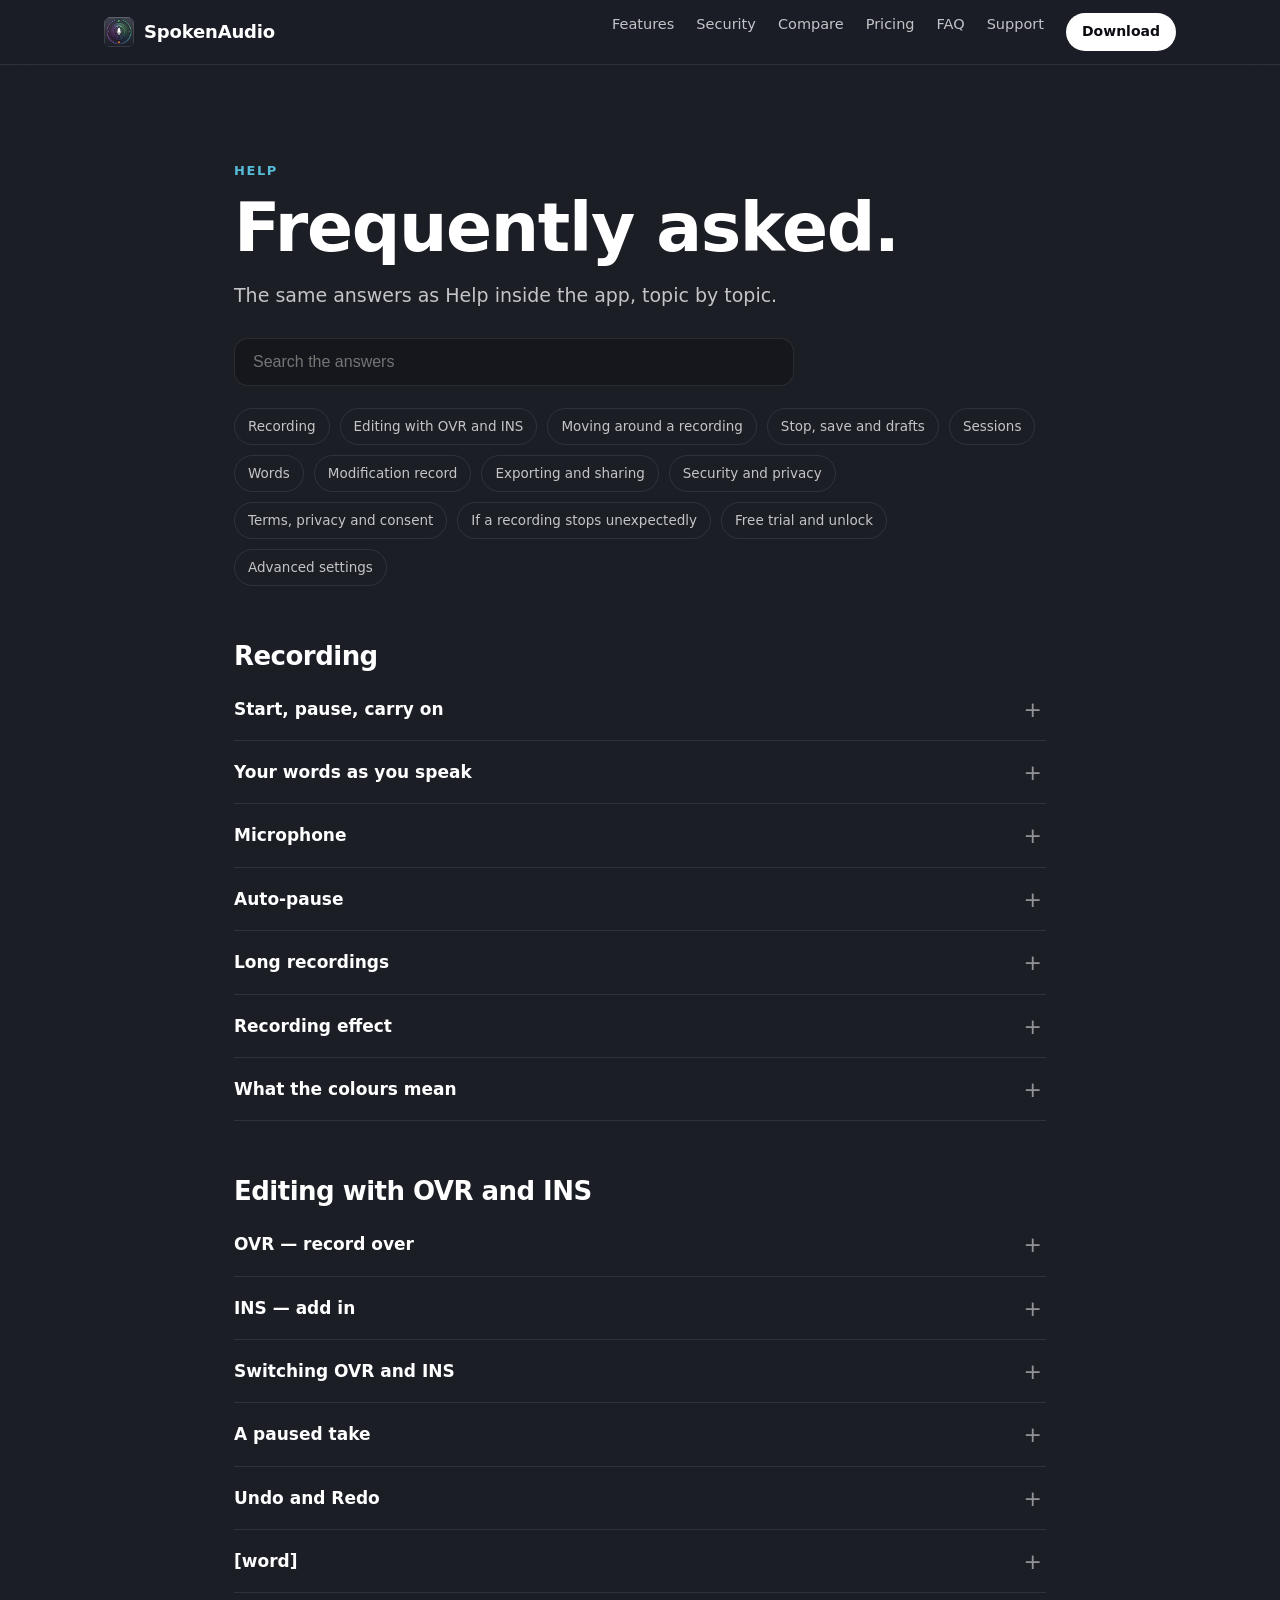
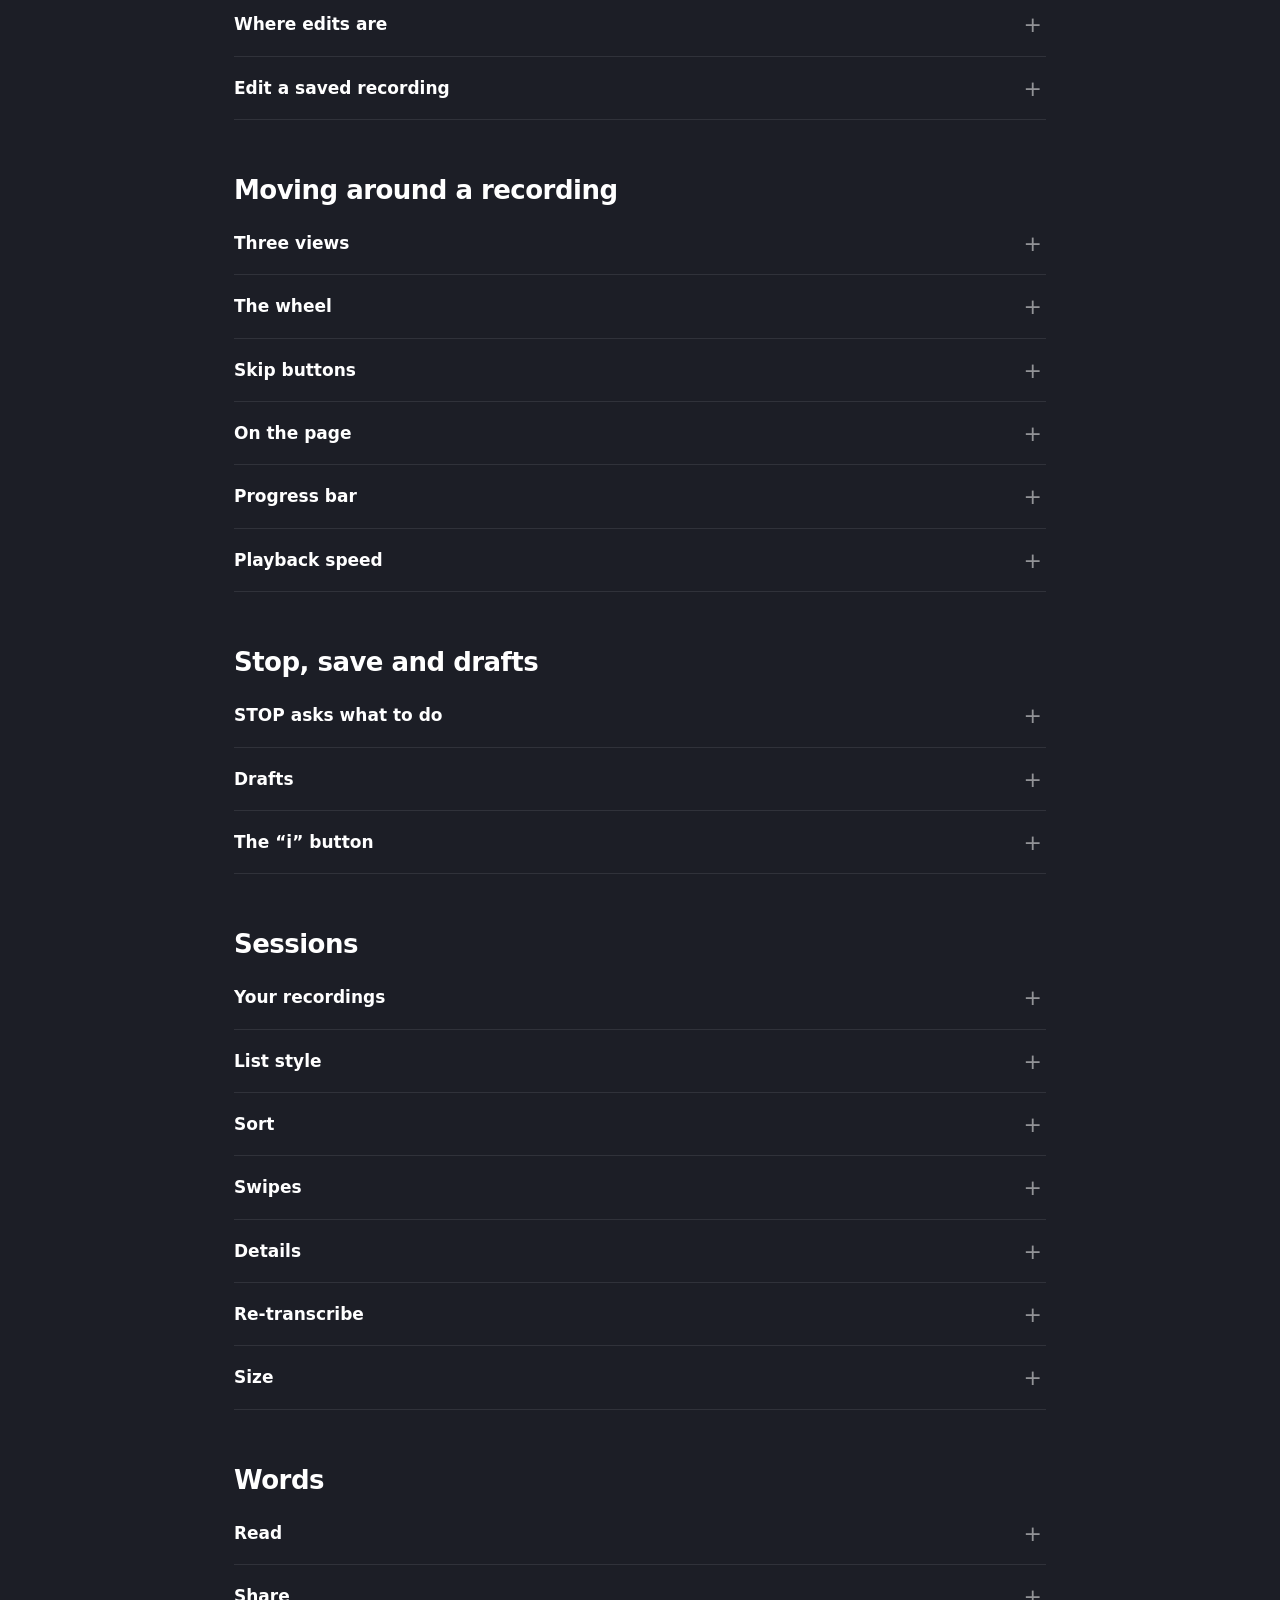
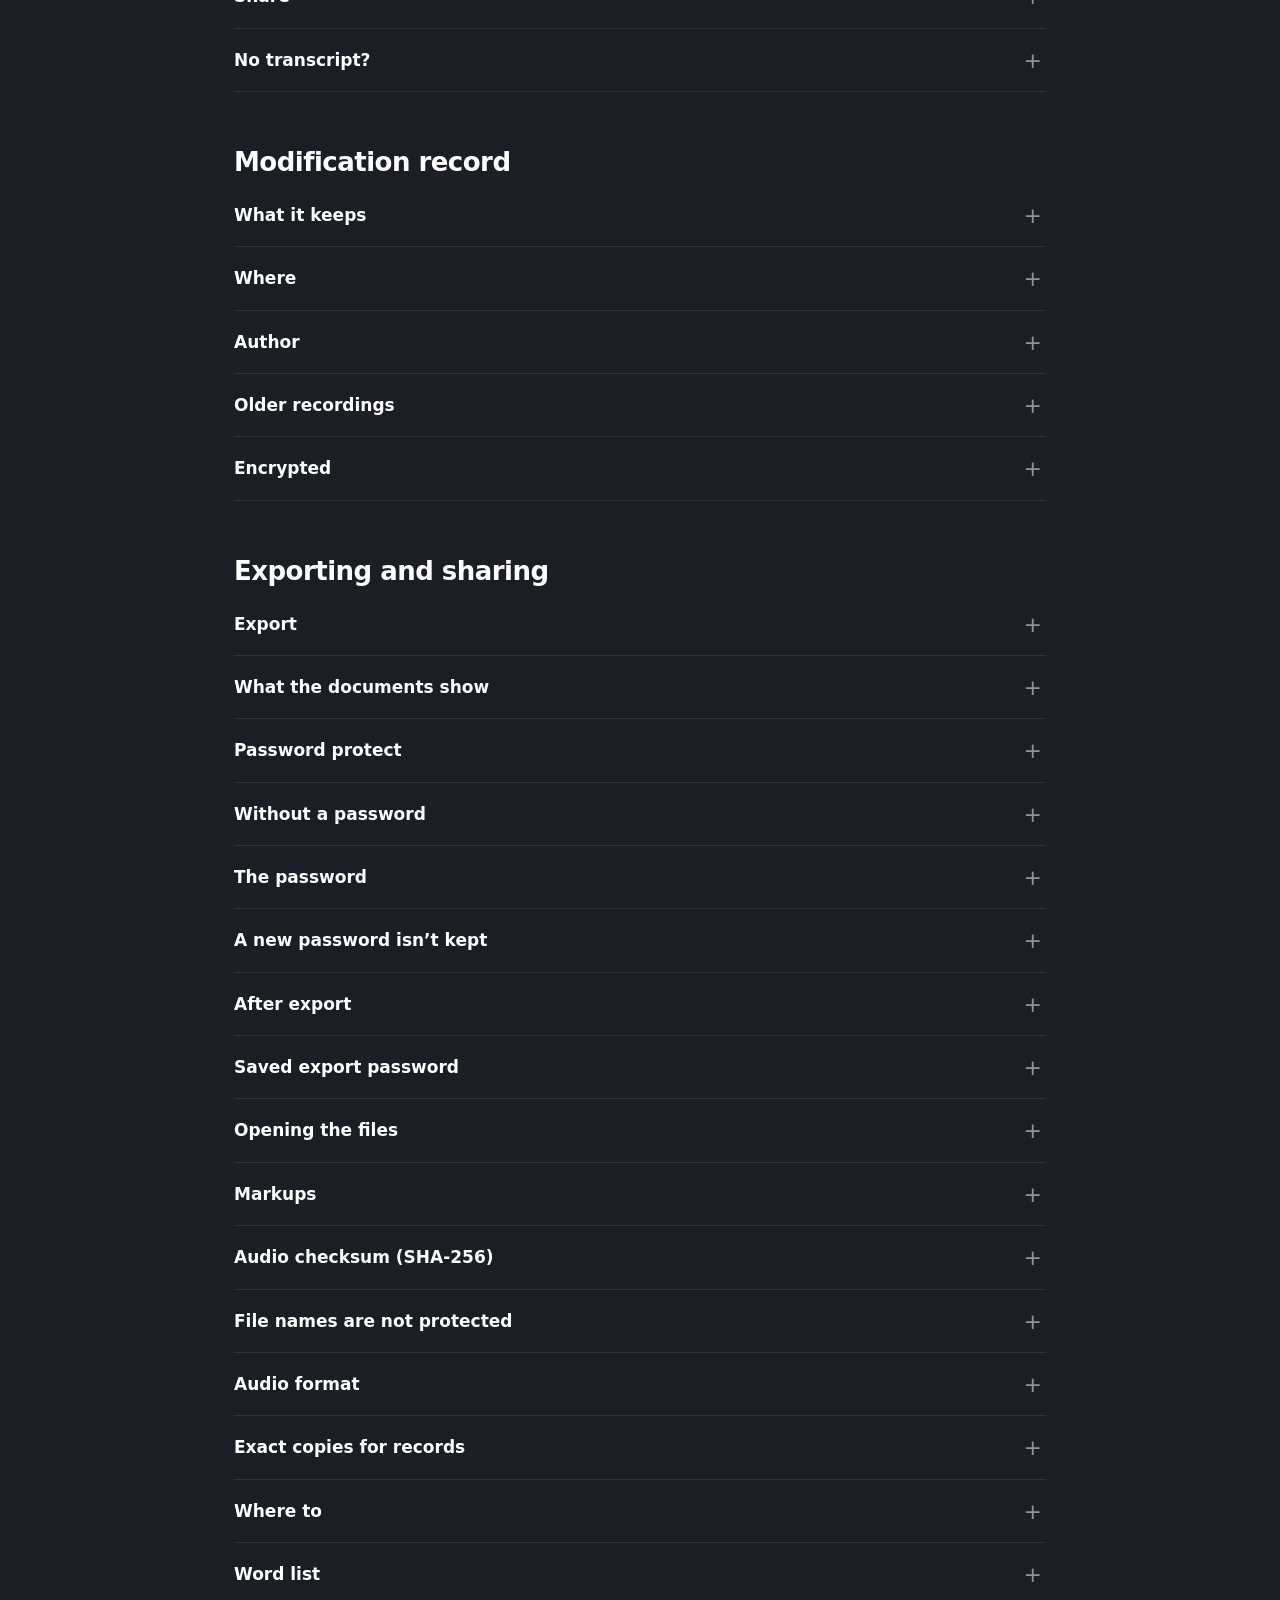
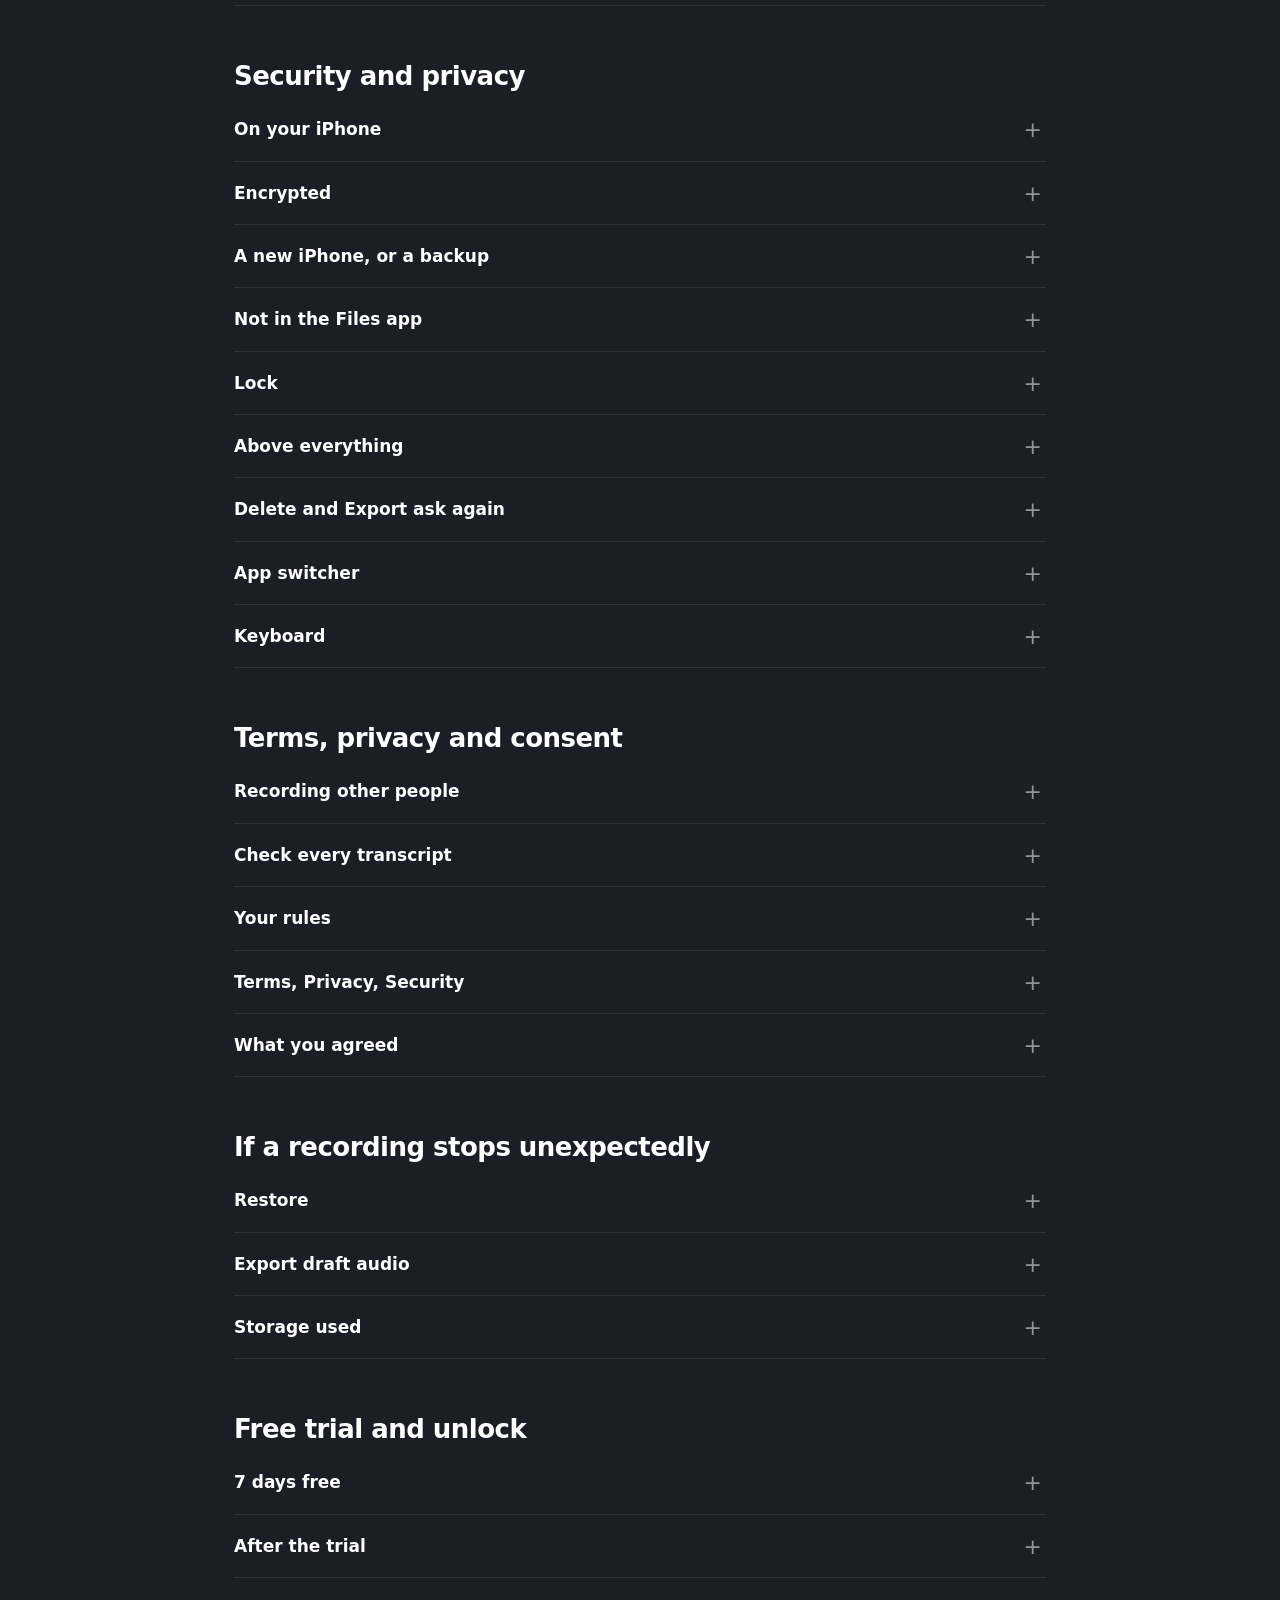
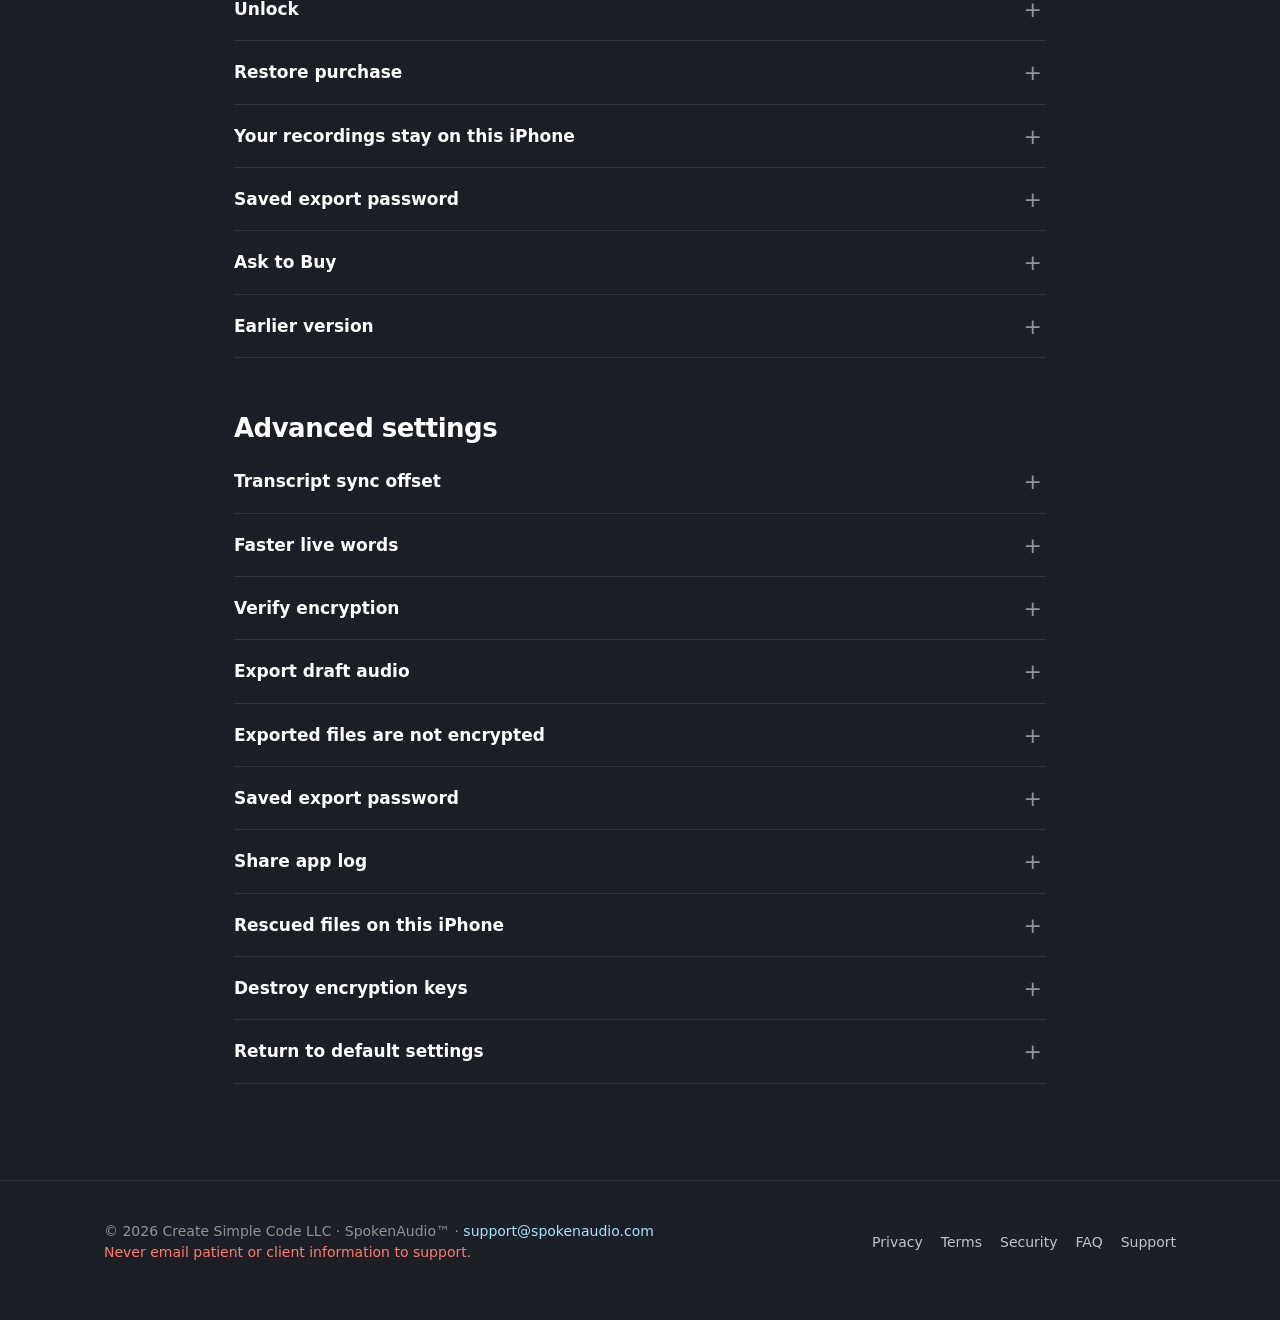
==== commit f75d47d7: "Website for SpokenAudio 2.7 (canvas AH6) Home rebuilt to AH6 and matched to the app as of build 2.7w" ====
--- a/faq/index.html
+++ b/faq/index.html
@@ -1,693 +1,45 @@
-<!DOCTYPE html>
+<!doctype html>
 <html lang="en">
 <head>
-<meta charset="UTF-8">
-<meta name="viewport" content="width=device-width, initial-scale=1.0">
+<meta charset="utf-8">
+<meta name="viewport" content="width=device-width, initial-scale=1">
 <title>FAQ — SpokenAudio</title>
-<meta name="description" content="Frequently asked questions about SpokenAudio — recording, patent-pending OVR/INS editing with live transcript sync, transcription, export, security, and pricing.">
-<link rel="preconnect" href="https://fonts.googleapis.com">
-<link href="https://fonts.googleapis.com/css2?family=Instrument+Serif:ital@0;1&family=DM+Sans:opsz,wght@9..40,300;9..40,400;9..40,500&display=swap" rel="stylesheet">
-<style>
-*,*::before,*::after{box-sizing:border-box;margin:0;padding:0}
-:root{
-  --bg:#0a0c0f;--surface:#111318;--surface2:#181c24;
-  --border:rgba(255,255,255,0.07);--text:#f0ede8;--muted:#7a8090;
-  --teal:#1a9b8a;--teal-glow:rgba(26,155,138,0.12);--copper:#c8874a;
-  --serif:'Instrument Serif',serif;--sans:'DM Sans',system-ui,sans-serif
-}
-body{background:var(--bg);color:var(--text);font-family:var(--sans);font-size:16px;line-height:1.7;-webkit-font-smoothing:antialiased}
-
-/* NAV */
-nav{position:sticky;top:0;display:flex;align-items:center;justify-content:space-between;padding:0 40px;height:64px;background:rgba(10,12,15,0.92);backdrop-filter:blur(20px);border-bottom:1px solid var(--border);z-index:100}
-.nav-logo{font-family:var(--serif);font-size:28px;color:var(--text);text-decoration:none;letter-spacing:0.01em;display:flex;align-items:center;gap:12px}
-.nav-logo img{width:44px;height:44px;border-radius:10px}
-.nav-logo span span{color:var(--teal)}
-.nav-links{display:flex;gap:24px;align-items:center}
-.nav-links a{color:var(--muted);text-decoration:none;font-size:14px;transition:color .2s}
-.nav-links a:hover{color:var(--text)}
-.nav-cta{background:var(--teal)!important;color:#fff!important;padding:7px 18px;border-radius:8px;font-weight:500!important}
-
-/* HERO */
-.hero{padding:72px 24px 56px;text-align:center;max-width:680px;margin:0 auto}
-.label{font-size:12px;font-weight:500;letter-spacing:.12em;text-transform:uppercase;color:var(--teal);margin-bottom:14px}
-h1{font-family:var(--serif);font-size:clamp(40px,6vw,64px);line-height:1.05;letter-spacing:0.01em;margin-bottom:16px}
-.hero-sub{color:var(--muted);font-size:17px;font-weight:300;max-width:480px;margin:0 auto 36px}
-
-/* SEARCH */
-.search-wrap{max-width:560px;margin:0 auto 64px;position:relative}
-.search-wrap input{width:100%;background:var(--surface);border:1px solid var(--border);border-radius:12px;padding:14px 48px 14px 18px;color:var(--text);font-family:var(--sans);font-size:15px;outline:none;transition:border-color .2s}
-.search-wrap input:focus{border-color:rgba(26,155,138,.4)}
-.search-wrap input::placeholder{color:var(--muted)}
-.search-icon{position:absolute;right:16px;top:50%;transform:translateY(-50%);color:var(--muted);pointer-events:none;font-size:16px}
-.no-results{text-align:center;color:var(--muted);padding:32px;display:none;font-size:15px}
-
-/* LAYOUT */
-.faq-layout{max-width:1060px;margin:0 auto;padding:0 24px 100px;display:grid;grid-template-columns:220px 1fr;gap:48px;align-items:start}
-@media(max-width:768px){.faq-layout{grid-template-columns:1fr}.sidebar{display:none}}
-
-/* SIDEBAR */
-.sidebar{position:sticky;top:88px}
-.sidebar-label{font-size:11px;font-weight:500;letter-spacing:.1em;text-transform:uppercase;color:var(--muted);margin-bottom:14px}
-.sidebar-links{list-style:none;display:flex;flex-direction:column;gap:2px}
-.sidebar-links a{display:block;padding:8px 12px;border-radius:8px;color:var(--muted);text-decoration:none;font-size:14px;transition:all .2s}
-.sidebar-links a:hover{color:var(--text);background:rgba(255,255,255,0.04)}
-.sidebar-links a.active{color:var(--teal);background:var(--teal-glow)}
-
-/* FAQ SECTIONS */
-.faq-section-group{margin-bottom:56px}
-.section-header{display:flex;align-items:center;gap:12px;margin-bottom:24px;padding-bottom:14px;border-bottom:1px solid var(--border)}
-.section-icon{width:36px;height:36px;border-radius:10px;display:flex;align-items:center;justify-content:center;font-size:16px;flex-shrink:0}
-.section-header h2{font-family:var(--serif);font-size:22px;letter-spacing:0.01em}
-
-/* ACCORDION */
-.faq-item{border-bottom:1px solid var(--border);overflow:hidden}
-.faq-item:last-child{border-bottom:none}
-.faq-q{width:100%;background:none;border:none;color:var(--text);font-family:var(--sans);font-size:15px;font-weight:500;text-align:left;padding:20px 0;cursor:pointer;display:flex;justify-content:space-between;align-items:center;gap:16px;transition:color .2s;line-height:1.4}
-.faq-q:hover{color:var(--teal)}
-.faq-arrow{width:22px;height:22px;border-radius:50%;border:1px solid var(--border);display:flex;align-items:center;justify-content:center;flex-shrink:0;font-size:11px;color:var(--muted);transition:transform .3s,background .2s,border-color .2s}
-.faq-item.open .faq-arrow{transform:rotate(180deg);background:var(--teal-glow);border-color:rgba(26,155,138,.3);color:var(--teal)}
-.faq-a{max-height:0;overflow:hidden;transition:max-height .4s ease,padding .3s}
-.faq-item.open .faq-a{max-height:600px;padding-bottom:20px}
-.faq-a p{color:var(--muted);font-size:14px;line-height:1.75;margin-bottom:10px}
-.faq-a p:last-child{margin-bottom:0}
-.faq-a code{background:rgba(255,255,255,0.06);border-radius:4px;padding:2px 6px;font-size:13px;font-family:monospace;color:var(--teal)}
-.faq-a ul{list-style:none;margin:8px 0;padding:0}
-.faq-a ul li{color:var(--muted);font-size:14px;padding:4px 0 4px 16px;position:relative;line-height:1.65}
-.faq-a ul li::before{content:'→';position:absolute;left:0;color:var(--teal);font-size:12px;top:5px}
-.tip{background:var(--teal-glow);border:1px solid rgba(26,155,138,.2);border-radius:8px;padding:12px 14px;font-size:13px;color:var(--muted);margin-top:10px}
-.tip strong{color:var(--teal)}
-
-/* STILL NEED HELP */
-.help-cta{background:var(--surface);border:1px solid var(--border);border-radius:16px;padding:36px;text-align:center;max-width:560px;margin:0 auto 80px}
-.help-cta h3{font-family:var(--serif);font-size:24px;margin-bottom:10px}
-.help-cta p{color:var(--muted);font-size:15px;margin-bottom:24px}
-.btn{display:inline-flex;align-items:center;gap:8px;background:var(--teal);color:#fff;padding:12px 24px;border-radius:10px;font-size:15px;font-weight:500;text-decoration:none;transition:opacity .2s}
-.btn:hover{opacity:.85}
-.btn-ghost{background:none;border:1px solid var(--border);color:var(--muted);margin-left:10px}
-.btn-ghost:hover{border-color:rgba(255,255,255,.2);color:var(--text);opacity:1}
-
-footer{border-top:1px solid var(--border);padding:48px 40px;display:flex;justify-content:space-between;align-items:center;flex-wrap:wrap;gap:24px;max-width:1200px;margin:0 auto}
-.footer-logo{font-family:var(--serif);font-size:20px;color:var(--text);text-decoration:none;display:flex;align-items:center;gap:10px}
-.footer-logo img{width:30px;height:30px;border-radius:7px}
-.footer-logo span span{color:var(--teal)}
-.footer-links{display:flex;gap:28px;flex-wrap:wrap}
-.footer-links a{color:var(--muted);text-decoration:none;font-size:14px;transition:color .2s}
-.footer-links a:hover{color:var(--text)}
-.footer-copy{color:var(--muted);font-size:13px;width:100%}
-</style>
+<meta name="description" content="Answers about recording, editing with OVR and INS, exporting, security and the free trial.">
+<meta name="theme-color" content="#1C1E26">
+<link rel="icon" href="/spokenaudio-icon.png">
+<link rel="apple-touch-icon" href="/spokenaudio-icon.png">
+<meta property="og:title" content="FAQ — SpokenAudio">
+<meta property="og:description" content="Answers about recording, editing with OVR and INS, exporting, security and the free trial.">
+<meta property="og:image" content="https://spokenaudio.com/spokenaudio-icon.png">
+<meta name="apple-itunes-app" content="app-id=6761037168">
+<link rel="stylesheet" href="/assets/site.css">
 </head>
 <body>
+<header class="nav"><div class="wrap">
+<a class="brand" href="/"><img src="/spokenaudio-icon.png" alt="">SpokenAudio</a>
+<nav>
+<a href="/#features" class="hide-s">Features</a><a href="/#security" class="hide-s">Security</a><a href="/#compare" class="hide-s">Compare</a><a href="/#pricing" class="hide-s">Pricing</a><a href="/faq/" class="" aria-current="page">FAQ</a><a href="/support/" class="">Support</a><a class="cta" href="https://apps.apple.com/app/id6761037168">Download</a>
+</nav>
+</div></header>
+<main>
 
-<nav>
-  <a href="/" class="nav-logo"><img src="/spokenaudio-icon.png" alt="SpokenAudio icon"><span class="nav-logo-text">Spoken<span>Audio</span></span></a>
-  <div class="nav-links">
-    <a href="/">Home</a>
-    <a href="/support">Support</a>
-    <a href="/privacy">Privacy</a>
-    <a href="https://apps.apple.com/app/doxover/id6761037168" class="nav-cta">Download App</a>
-  </div>
-</nav>
-
-<div class="hero">
-  <div class="label">Help Center</div>
-  <h1>Frequently<br><em style="font-style:italic;color:var(--teal)">asked.</em></h1>
-  <p class="hero-sub">Everything you need to know about recording, editing, transcription, security, and pricing.</p>
-</div>
-
-<div class="search-wrap">
-  <input type="text" id="search" placeholder="Search questions… e.g. OVR, export, trial" autocomplete="off">
-  <span class="search-icon">⌕</span>
-</div>
-
-<div class="faq-layout">
-
-  <!-- Sidebar -->
-  <aside class="sidebar">
-    <div class="sidebar-label">Categories</div>
-    <ul class="sidebar-links">
-      <li><a href="#getting-started" class="active">Getting Started</a></li>
-      <li><a href="#recording">Recording</a></li>
-      <li><a href="#ovr-ins">OVR &amp; INS Editing</a></li>
-      <li><a href="#jog-wheel">Jog Wheel &amp; Seek</a></li>
-      <li><a href="#transcription">Transcription</a></li>
-      <li><a href="#files-export">Files &amp; Export</a></li>
-      <li><a href="#security">Security &amp; Privacy</a></li>
-      <li><a href="#trial-pricing">Trial &amp; Pricing</a></li>
-      <li><a href="#hipaa">HIPAA &amp; Clinical Use</a></li>
-      <li><a href="#troubleshooting">Troubleshooting</a></li>
-    </ul>
-  </aside>
-
-  <!-- FAQ content -->
-  <main id="faq-main">
-
-    <!-- GETTING STARTED -->
-    <div class="faq-section-group" id="getting-started" data-section="getting-started">
-      <div class="section-header">
-        <div class="section-icon" style="background:rgba(26,155,138,0.12)">🚀</div>
-        <h2>Getting Started</h2>
-      </div>
-
-      <div class="faq-item">
-        <button class="faq-q">How do I make my first recording?<span class="faq-arrow">▾</span></button>
-        <div class="faq-a">
-          <p>Open SpokenAudio and tap the Studio tab at the bottom. Tap the large red dome button to begin recording — the VU meters will light up to show your microphone level. Speak clearly and tap the dome again to pause. When you're finished, tap the Stop button (square) and choose Save. Your recording appears in the Files tab.</p>
-          <div class="tip"><strong>Tip:</strong> Speak at a normal conversational pace. SpokenAudio's transcription is tuned for clear speech — no need to slow down artificially.</div>
-        </div>
-      </div>
-
-      <div class="faq-item">
-        <button class="faq-q">What permissions does SpokenAudio need?<span class="faq-arrow">▾</span></button>
-        <div class="faq-a">
-          <p>SpokenAudio requires three permissions:</p>
-          <ul>
-            <li><strong>Microphone</strong> — required to record your voice</li>
-            <li><strong>Speech Recognition</strong> — required for live transcription (on-device only, no audio transmitted)</li>
-            <li><strong>Face ID / Touch ID</strong> — optional, only if you enable the lock screen in Settings</li>
-          </ul>
-          <p>If you denied a permission during setup, go to iPhone Settings → Privacy &amp; Security → enable each permission for SpokenAudio.</p>
-        </div>
-      </div>
-
-      <div class="faq-item">
-        <button class="faq-q">What is the difference between the Studio, Files, and Transcripts tabs?<span class="faq-arrow">▾</span></button>
-        <div class="faq-a">
-          <p><strong>Studio</strong> is where you record, edit, and listen. It contains the jog wheel, VU meters, OVR/INS toggle, and live transcript.</p>
-          <p><strong>Files</strong> shows all your saved recordings. Tap a row to open it in Studio for playback or editing. Swipe left to rename or delete. Swipe right to export.</p>
-          <p><strong>Transcripts</strong> shows all generated transcripts. These are stored separately from audio — you can delete audio and keep the transcript as a permanent text record.</p>
-        </div>
-      </div>
-
-      <div class="faq-item">
-        <button class="faq-q">How do I find a recording I saved?<span class="faq-arrow">▾</span></button>
-        <div class="faq-a">
-          <p>Tap the Files tab. Your recordings appear in reverse chronological order (newest first). Tap any row to open it in Studio. Use the search bar at the top of the Files tab to search by name.</p>
-        </div>
-      </div>
-    </div>
-
-    <!-- RECORDING -->
-    <div class="faq-section-group" id="recording" data-section="recording">
-      <div class="section-header">
-        <div class="section-icon" style="background:rgba(200,135,74,0.12)">🎙</div>
-        <h2>Recording</h2>
-      </div>
-
-      <div class="faq-item">
-        <button class="faq-q">Can I pause and resume a recording?<span class="faq-arrow">▾</span></button>
-        <div class="faq-a">
-          <p>Yes. Tap the dome button to pause — the VU meters stop and the jog wheel becomes active so you can scrub through what you've recorded. Tap the dome again to resume recording from the pause point. You can pause and resume as many times as you need in a single session.</p>
-        </div>
-      </div>
-
-      <div class="faq-item">
-        <button class="faq-q">Is there a recording length limit?<span class="faq-arrow">▾</span></button>
-        <div class="faq-a">
-          <p>With Pocket, there is no limit — record for as long as you need. The only practical limit is your iPhone's available storage. SpokenAudio displays a storage usage indicator in the Files tab.</p>
-        </div>
-      </div>
-
-      <div class="faq-item">
-        <button class="faq-q">What audio format does SpokenAudio record in?<span class="faq-arrow">▾</span></button>
-        <div class="faq-a">
-          <p>SpokenAudio records at 16kHz mono by default — optimised for voice clarity and transcription accuracy. Recordings are exported as standard WAV files compatible with all audio software. High-quality audio (44.1kHz / 48kHz stereo) is planned for the Suite tier in a future update.</p>
-        </div>
-      </div>
-
-      <div class="faq-item">
-        <button class="faq-q">Does SpokenAudio record in stereo?<span class="faq-arrow">▾</span></button>
-        <div class="faq-a">
-          <p>Currently SpokenAudio records in mono at 16kHz. Stereo recording is a planned feature for the Suite tier. For voice dictation, mono at 16kHz delivers excellent clarity and keeps file sizes small without any loss in intelligibility.</p>
-        </div>
-      </div>
-
-      <div class="faq-item">
-        <button class="faq-q">Can I use an external microphone or AirPods?<span class="faq-arrow">▾</span></button>
-        <div class="faq-a">
-          <p>Yes. iOS automatically routes to the best available microphone. When AirPods or EarPods are connected, SpokenAudio uses the earpiece microphone — which is significantly better at isolating your voice in noisy environments like a car or busy clinic. This is the recommended setup for dictating in loud environments.</p>
-        </div>
-      </div>
-    </div>
-
-    <!-- OVR / INS -->
-    <div class="faq-section-group" id="ovr-ins" data-section="ovr-ins">
-      <div class="section-header">
-        <div class="section-icon" style="background:rgba(61,184,122,0.12)">✂️</div>
-        <h2>OVR &amp; INS Editing (Patent Pending)</h2>
-      </div>
-
-      <div class="faq-item">
-        <button class="faq-q">What is OVR (Overwrite) mode?<span class="faq-arrow">▾</span></button>
-        <div class="faq-a">
-          <p>OVR mode lets you re-record over a mistake without re-recording your entire dictation. Here's how it works:</p>
-          <ul>
-            <li>Pause recording</li>
-            <li>Set the toggle to OVR</li>
-            <li>Spin the jog wheel left to rewind to just before your mistake</li>
-            <li>Tap the dome to record — your new audio replaces the old from that point forward</li>
-            <li>Your transcript updates automatically in real time as you speak</li>
-            <li>Tap pause when you've corrected the mistake</li>
-          </ul>
-          <p>Everything before the cursor position is completely untouched. Both the audio and the transcript are corrected simultaneously — no manual text editing needed. This is the fastest way to fix a single word or sentence.</p>
-        </div>
-      </div>
-
-      <div class="faq-item">
-        <button class="faq-q">What is INS (Insert) mode?<span class="faq-arrow">▾</span></button>
-        <div class="faq-a">
-          <p>INS mode splices new audio into your recording without removing anything. Position the playhead at the point where you want to add content, then record. The new audio is inserted at the cursor and everything after it shifts forward in time — and the transcript updates live as you speak, inserting new text at the correct position. Use INS when you forgot to mention something and need to add a sentence in the middle of a recording.</p>
-          <div class="tip"><strong>Example:</strong> You said "The patient is prescribed lisinopril" but forgot to mention the dosage. Use INS to add "10mg daily" immediately after "lisinopril" — the new words appear in your transcript in real time, right where they belong, without touching the rest of the recording.</div>
-        </div>
-      </div>
-
-      <div class="faq-item">
-        <button class="faq-q">What makes the live transcript sync during OVR/INS unique?<span class="faq-arrow">▾</span></button>
-        <div class="faq-a">
-          <p>SpokenAudio's patent-pending live speech-to-text synchronization means your transcript stays perfectly aligned with your audio during OVR and INS edits. When you overwrite a section, the old transcript text is removed and replaced with new text as you speak. When you insert, new text appears at the insertion point and existing text shifts forward — all in real time. No other mobile dictation app offers this. The audio, transcript, and modification record all update simultaneously.</p>
-        </div>
-      </div>
-
-      <div class="faq-item">
-        <button class="faq-q">Can I undo an OVR or INS edit?<span class="faq-arrow">▾</span></button>
-        <div class="faq-a">
-          <p>Yes. SpokenAudio supports up to 100 undo levels with Pocket. Tap the undo button (circular arrow) in the Studio view to step back one edit at a time. Each OVR and INS edit is tracked in the modification record, which logs a timestamp for every change made to a recording.</p>
-        </div>
-      </div>
-
-      <div class="faq-item">
-        <button class="faq-q">Can I switch between OVR and INS mid-session?<span class="faq-arrow">▾</span></button>
-        <div class="faq-a">
-          <p>Yes, but only while the recording is paused — the toggle is locked during active recording to prevent accidental mode switches. Pause, change the mode, then position the playhead and resume. You can alternate between OVR and INS as many times as needed within a single session.</p>
-        </div>
-      </div>
-
-      <div class="faq-item">
-        <button class="faq-q">What is the Modification Record?<span class="faq-arrow">▾</span></button>
-        <div class="faq-a">
-          <p>The Modification Record is a timestamped log of every OVR and INS edit made to a recording — including what was changed and when. Tap the undo/pencil button in the Studio toolbar to view it. This is useful for audit purposes in clinical and legal settings where a chain of evidence is important.</p>
-        </div>
-      </div>
-    </div>
-
-    <!-- JOG WHEEL -->
-    <div class="faq-section-group" id="jog-wheel" data-section="jog-wheel">
-      <div class="section-header">
-        <div class="section-icon" style="background:rgba(26,155,138,0.12)">🎛</div>
-        <h2>Jog Wheel &amp; Seek Audio</h2>
-      </div>
-
-      <div class="faq-item">
-        <button class="faq-q">How does the jog wheel work?<span class="faq-arrow">▾</span></button>
-        <div class="faq-a">
-          <p>The jog wheel is SpokenAudio's transport control — the dial in the center of the Studio view. It becomes active when a recording is paused or loaded. Drag your finger clockwise to move forward in the recording, counter-clockwise to rewind. The speed of your drag controls how fast you seek — slow for precision, fast for long jumps.</p>
-          <p>Hold and tap the REW button (left) to jump instantly to the very beginning. Hold and tap the FF button (right) to jump to the end.</p>
-        </div>
-      </div>
-
-      <div class="faq-item">
-        <button class="faq-q">What is Oxide seek audio?<span class="faq-arrow">▾</span></button>
-        <div class="faq-a">
-          <p>When you scrub through a recording using the jog wheel, Oxide mode plays your own voice back at the seek speed — like a real cassette dictaphone rewinding. This gives you an immediate audio cue for where you are in the recording without having to watch the timer. The faster you spin, the faster your voice plays.</p>
-          <p>You can switch to Electro mode (a clean electronic sweep tone) or turn seek audio off entirely in Settings → Feedback.</p>
-        </div>
-      </div>
-
-      <div class="faq-item">
-        <button class="faq-q">Can I change or disable the seek audio?<span class="faq-arrow">▾</span></button>
-        <div class="faq-a">
-          <p>Yes. Go to Settings → Feedback → Seek audio feedback. You have three options:</p>
-          <ul>
-            <li><strong>Oxide</strong> — your recorded voice played at seek speed (default)</li>
-            <li><strong>Electro</strong> — a clean electronic sweep tone</li>
-            <li><strong>Off</strong> — silent seek</li>
-          </ul>
-        </div>
-      </div>
-    </div>
-
-    <!-- TRANSCRIPTION -->
-    <div class="faq-section-group" id="transcription" data-section="transcription">
-      <div class="section-header">
-        <div class="section-icon" style="background:rgba(200,135,74,0.12)">📝</div>
-        <h2>Transcription</h2>
-      </div>
-
-      <div class="faq-item">
-        <button class="faq-q">Does transcription require an internet connection?<span class="faq-arrow">▾</span></button>
-        <div class="faq-a">
-          <p>No. SpokenAudio uses Apple's on-device Speech Recognition framework which runs entirely on your iPhone — no internet connection required, no audio transmitted to any server. Your voice never leaves your device during transcription. This is a core design requirement for HIPAA-conscious workflows.</p>
-        </div>
-      </div>
-
-      <div class="faq-item">
-        <button class="faq-q">How accurate is the transcription?<span class="faq-arrow">▾</span></button>
-        <div class="faq-a">
-          <p>Transcription accuracy depends on your speech clarity, background noise, and microphone quality. Apple's on-device recognition performs very well for clear, conversational speech in quiet environments. Accuracy decreases in loud environments (cars, busy offices). For best results:</p>
-          <ul>
-            <li>Use AirPods or EarPods in noisy environments</li>
-            <li>Speak at a natural pace — don't slow down artificially</li>
-            <li>Enunciate medical terms clearly — the recognizer handles common medical vocabulary well</li>
-            <li>Use the word correction feature to fix any errors immediately after recording</li>
-          </ul>
-        </div>
-      </div>
-
-      <div class="faq-item">
-        <button class="faq-q">Can I correct words in the transcript?<span class="faq-arrow">▾</span></button>
-        <div class="faq-a">
-          <p>Yes. With Pocket, tap any word in the transcript to correct it. A correction panel appears where you can type the correct text. Corrections are logged with a timestamp in the modification record. Low-confidence words are highlighted in the transcript so you can spot potential errors quickly.</p>
-        </div>
-      </div>
-
-      <div class="faq-item">
-        <button class="faq-q">Can I generate a transcript from a saved recording?<span class="faq-arrow">▾</span></button>
-        <div class="faq-a">
-          <p>Yes. Open any recording from the Files tab. Tap the transcript icon (document icon) in the toolbar. SpokenAudio will process the recording and generate a transcript. This works for recordings made at any time — the transcript is generated on-demand, not just during live recording.</p>
-        </div>
-      </div>
-
-      <div class="faq-item">
-        <button class="faq-q">Can I delete audio but keep the transcript?<span class="faq-arrow">▾</span></button>
-        <div class="faq-a">
-          <p>Yes — and this is by design. In the Files tab, swipe left on a recording and choose "Delete Audio Only." The encrypted audio file is removed from your device but the transcript remains permanently in the Transcripts tab. This is useful when you need a text record but don't want to retain the voice recording itself.</p>
-        </div>
-      </div>
-    </div>
-
-    <!-- FILES & EXPORT -->
-    <div class="faq-section-group" id="files-export" data-section="files-export">
-      <div class="section-header">
-        <div class="section-icon" style="background:rgba(26,155,138,0.12)">📤</div>
-        <h2>Files &amp; Export</h2>
-      </div>
-
-      <div class="faq-item">
-        <button class="faq-q">What formats can I export?<span class="faq-arrow">▾</span></button>
-        <div class="faq-a">
-          <p>With Pocket, SpokenAudio exports three formats:</p>
-          <ul>
-            <li><strong>WAV</strong> — uncompressed audio, compatible with all audio software and transcription platforms</li>
-            <li><strong>TXT</strong> — plain text transcript</li>
-            <li><strong>SRT</strong> — timestamped subtitle format, compatible with video editors, court reporting tools, and medical transcription software</li>
-          </ul>
-          <p>MP3, M4A, and DOCX (with track changes) export are planned for the Suite tier in a future update.</p>
-        </div>
-      </div>
-
-      <div class="faq-item">
-        <button class="faq-q">How do I export a recording?<span class="faq-arrow">▾</span></button>
-        <div class="faq-a">
-          <p>In the Files tab, swipe right on any recording row. An Export button appears. Tap it to open the export picker where you can choose WAV, TXT, or SRT (or any combination). Tap Share to open iOS's standard share sheet — send to Mail, Files, AirDrop, or any connected app.</p>
-        </div>
-      </div>
-
-      <div class="faq-item">
-        <button class="faq-q">How do I rename a recording?<span class="faq-arrow">▾</span></button>
-        <div class="faq-a">
-          <p>In the Files tab, swipe left on the recording row and tap Rename. Enter the new name and confirm. Recordings are named automatically by date and time when saved — rename them to match your filing system (e.g. patient initials, case number, date of service).</p>
-        </div>
-      </div>
-
-      <div class="faq-item">
-        <button class="faq-q">How do I delete a recording?<span class="faq-arrow">▾</span></button>
-        <div class="faq-a">
-          <p>Swipe left on the recording row in the Files tab. You'll see options based on what the recording contains:</p>
-          <ul>
-            <li><strong>Delete Audio Only</strong> — removes the audio file, keeps the transcript</li>
-            <li><strong>Delete Everything</strong> — removes both audio and transcript permanently</li>
-          </ul>
-          <p>Tap the info icon (ⓘ) on any recording for full details and a "Delete Everything" option. Deletion is permanent — there is no recycle bin.</p>
-        </div>
-      </div>
-    </div>
-
-    <!-- SECURITY -->
-    <div class="faq-section-group" id="security" data-section="security">
-      <div class="section-header">
-        <div class="section-icon" style="background:rgba(26,155,138,0.12)">🔐</div>
-        <h2>Security &amp; Privacy</h2>
-      </div>
-
-      <div class="faq-item">
-        <button class="faq-q">How are my recordings encrypted?<span class="faq-arrow">▾</span></button>
-        <div class="faq-a">
-          <p>Every recording and transcript is encrypted using AES-256-GCM authenticated encryption before it is written to your device's storage. AES-256-GCM is the same standard used by governments, banks, and Apple itself. Encryption keys are generated per-device and stored exclusively in the iOS Secure Enclave — a dedicated hardware chip that is isolated from the main processor. Neither Create Simple Code LLC nor any third party has access to these keys.</p>
-        </div>
-      </div>
-
-      <div class="faq-item">
-        <button class="faq-q">What does "encrypted at rest" mean?<span class="faq-arrow">▾</span></button>
-        <div class="faq-a">
-          <p>"Encrypted at rest" means your recordings and transcripts are encrypted whenever they are stored on your device. The raw files are unreadable without the decryption key, which is held in the iOS Secure Enclave. When you open a transcript to read it, SpokenAudio decrypts it temporarily in memory for display — but the file on disk always remains encrypted. If someone accessed your device's storage directly, they would see only encrypted data. This is a key requirement for HIPAA compliance and protects your recordings even if the device is lost or stolen.</p>
-        </div>
-      </div>
-
-      <div class="faq-item">
-        <button class="faq-q">Does any of my data go to the cloud?<span class="faq-arrow">▾</span></button>
-        <div class="faq-a">
-          <p>Never. SpokenAudio has no cloud component. Recordings, transcripts, and preferences are stored exclusively on your device. No data is transmitted to Create Simple Code LLC or any third-party server. SpokenAudio includes no analytics SDKs, no crash reporting, and no advertising. There is no account or login system — nothing to sync.</p>
-        </div>
-      </div>
-
-      <div class="faq-item">
-        <button class="faq-q">How does the Face ID lock work?<span class="faq-arrow">▾</span></button>
-        <div class="faq-a">
-          <p>Enable biometric lock in Settings → Security → Require Face ID (or Touch ID). When active, SpokenAudio locks when you leave the app and requires Face ID or Touch ID to reopen. SpokenAudio does not access, process, or store any biometric data — authentication is handled entirely by iOS. If Face ID fails, you can unlock with your device passcode.</p>
-        </div>
-      </div>
-
-      <div class="faq-item">
-        <button class="faq-q">What happens if I lose my iPhone?<span class="faq-arrow">▾</span></button>
-        <div class="faq-a">
-          <p>All recordings are encrypted with keys in the Secure Enclave. Without your device passcode and biometric authentication, the encrypted data is inaccessible. For additional security, use Settings → Secure Deletion in SpokenAudio before reporting the device lost — this destroys all encryption keys, making the data permanently unreadable even with physical access to the device.</p>
-          <p>You can also remotely erase your device via iCloud's Find My feature, which removes all local data including SpokenAudio's encrypted files.</p>
-        </div>
-      </div>
-
-      <div class="faq-item">
-        <button class="faq-q">What is Secure Deletion?<span class="faq-arrow">▾</span></button>
-        <div class="faq-a">
-          <p>Secure Deletion (Settings → Secure Deletion) destroys all encryption keys stored in the Secure Enclave. Because the encrypted data can only be decrypted with those keys, destroying the keys makes all recordings permanently and irrecoverably unreadable — even with physical access to the storage chips. This is stronger than simply deleting files, which may leave recoverable data on flash storage.</p>
-        </div>
-      </div>
-    </div>
-
-    <!-- TRIAL & PRICING -->
-    <div class="faq-section-group" id="trial-pricing" data-section="trial-pricing">
-      <div class="section-header">
-        <div class="section-icon" style="background:rgba(200,135,74,0.12)">💳</div>
-        <h2>Trial &amp; Pricing</h2>
-      </div>
-
-      <div class="faq-item">
-        <button class="faq-q">How does the 7-day free trial work?<span class="faq-arrow">▾</span></button>
-        <div class="faq-a">
-          <p>Download SpokenAudio free from the App Store. Full Pocket access starts immediately — no payment information required, no credit card, no signup. You have 7 days to use every feature. After 7 days, the app shows a one-time purchase option for $14.99 to keep access permanently. Your recordings and transcripts are preserved regardless.</p>
-        </div>
-      </div>
-
-      <div class="faq-item">
-        <button class="faq-q">Is there a subscription?<span class="faq-arrow">▾</span></button>
-        <div class="faq-a">
-          <p>No. SpokenAudio Pocket is a one-time purchase of $14.99. No monthly fees. No annual renewal. No recurring charges of any kind. Buy once, own forever. A Suite tier with additional professional features is planned as an optional subscription in a future update — but Pocket will always remain a one-time purchase.</p>
-        </div>
-      </div>
-
-      <div class="faq-item">
-        <button class="faq-q">What if I purchased on one device and want to use on another?<span class="faq-arrow">▾</span></button>
-        <div class="faq-a">
-          <p>Your purchase is tied to your Apple ID. On any new iPhone, download SpokenAudio and go to Settings → Restore Purchase. SpokenAudio will verify your purchase with Apple and unlock Pocket at no additional charge. You can use the same purchase on all iPhones signed into the same Apple ID.</p>
-        </div>
-      </div>
-
-      <div class="faq-item">
-        <button class="faq-q">What happens to my recordings after the trial expires?<span class="faq-arrow">▾</span></button>
-        <div class="faq-a">
-          <p>All your recordings and transcripts are preserved on your device — they are not deleted when the trial expires. You will see a lock screen prompting you to purchase Pocket to regain access. Once you purchase, everything is immediately accessible again.</p>
-        </div>
-      </div>
-
-      <div class="faq-item">
-        <button class="faq-q">What is coming in future versions?<span class="faq-arrow">▾</span></button>
-        <div class="faq-a">
-          <p>The SpokenAudio roadmap includes:</p>
-          <ul>
-            <li><strong>Suite tier</strong> — high-quality audio (44.1/48kHz), MP3 and M4A export, DOCX with track changes, configurable auto-lock</li>
-            <li><strong>Noise isolation</strong> — optional voice processing toggle for dictating in noisy environments</li>
-            <li><strong>Enterprise tier</strong> — multilingual transcription, EHR/EMR integration, team management, audit log</li>
-          </ul>
-        </div>
-      </div>
-    </div>
-
-    <!-- HIPAA -->
-    <div class="faq-section-group" id="hipaa" data-section="hipaa">
-      <div class="section-header">
-        <div class="section-icon" style="background:rgba(26,155,138,0.12)">🏥</div>
-        <h2>HIPAA &amp; Clinical Use</h2>
-      </div>
-
-      <div class="faq-item">
-        <button class="faq-q">Is SpokenAudio HIPAA compliant?<span class="faq-arrow">▾</span></button>
-        <div class="faq-a">
-          <p>SpokenAudio's architecture meets the technical safeguard requirements of the HIPAA Security Rule — AES-256-GCM encryption, Secure Enclave key storage, no cloud transmission, no third-party SDKs. However, Create Simple Code LLC is a software developer, not a covered entity or business associate under HIPAA. Whether your specific use of SpokenAudio satisfies all HIPAA requirements for your organization depends on your workflows, policies, and compliance obligations. Consult your compliance officer or legal counsel before using SpokenAudio for PHI.</p>
-        </div>
-      </div>
-
-      <div class="faq-item">
-        <button class="faq-q">Is there a Business Associate Agreement (BAA) available?<span class="faq-arrow">▾</span></button>
-        <div class="faq-a">
-          <p>A BAA is not currently available. Because SpokenAudio does not receive, process, or store any data on behalf of covered entities (all data stays on your device), a BAA may not be required for your use case. Consult your HIPAA compliance officer. A BAA is planned as part of the future Enterprise tier for organizational deployments.</p>
-        </div>
-      </div>
-
-      <div class="faq-item">
-        <button class="faq-q">Can I use SpokenAudio for patient dictation?<span class="faq-arrow">▾</span></button>
-        <div class="faq-a">
-          <p>SpokenAudio is used by healthcare professionals for clinical dictation. The on-device architecture, AES-256 encryption, and zero-transmission design make it well-suited for sensitive voice notes. That said, compliance with HIPAA and your institution's policies is your responsibility. We recommend reviewing your organization's mobile device and software policies before adopting SpokenAudio for patient care workflows.</p>
-        </div>
-      </div>
-
-      <div class="faq-item">
-        <button class="faq-q">Does SpokenAudio transmit to any third party including Apple?<span class="faq-arrow">▾</span></button>
-        <div class="faq-a">
-          <p>No. SpokenAudio contains no analytics, crash reporting, or advertising SDKs. In-app purchases are processed by Apple's StoreKit — Apple handles only the payment transaction and does not receive any recording data. Speech recognition uses Apple's on-device framework which, per Apple's documentation, does not transmit audio when running in on-device mode on iOS 17 and later.</p>
-        </div>
-      </div>
-    </div>
-
-    <!-- TROUBLESHOOTING -->
-    <div class="faq-section-group" id="troubleshooting" data-section="troubleshooting">
-      <div class="section-header">
-        <div class="section-icon" style="background:rgba(200,135,74,0.12)">🔧</div>
-        <h2>Troubleshooting</h2>
-      </div>
-
-      <div class="faq-item">
-        <button class="faq-q">The microphone button does nothing when I tap it.<span class="faq-arrow">▾</span></button>
-        <div class="faq-a">
-          <p>Most likely SpokenAudio does not have microphone permission. Go to iPhone Settings → Privacy &amp; Security → Microphone → toggle SpokenAudio on. Return to the app and try again. If the button still does nothing, force-quit SpokenAudio (swipe up from the home bar and swipe the app away) and reopen it.</p>
-        </div>
-      </div>
-
-      <div class="faq-item">
-        <button class="faq-q">The live transcript isn't appearing during recording.<span class="faq-arrow">▾</span></button>
-        <div class="faq-a">
-          <p>Check Speech Recognition permission: iPhone Settings → Privacy &amp; Security → Speech Recognition → enable SpokenAudio. Also confirm you are speaking clearly and close to the microphone. Speech recognition initialises within the first second or two of recording — there may be a brief delay before the first words appear.</p>
-        </div>
-      </div>
-
-      <div class="faq-item">
-        <button class="faq-q">Oxide seek audio isn't playing when I use the jog wheel.<span class="faq-arrow">▾</span></button>
-        <div class="faq-a">
-          <p>Oxide seek audio only plays when a recording is loaded in Studio. If you are in a fresh (empty) session, there is no audio to play back. Open a saved recording from the Files tab, then try the jog wheel. Also check Settings → Feedback → Seek audio feedback is set to Oxide and not Off.</p>
-        </div>
-      </div>
-
-      <div class="faq-item">
-        <button class="faq-q">The purchase button does nothing.<span class="faq-arrow">▾</span></button>
-        <div class="faq-a">
-          <p>In-app purchases require an active App Store account and internet connection. Check that you are signed into the App Store (iPhone Settings → App Store). If you have already purchased, tap Restore Purchase instead — this will verify your purchase with Apple and unlock Pocket immediately at no charge.</p>
-        </div>
-      </div>
-
-      <div class="faq-item">
-        <button class="faq-q">SpokenAudio is asking for Face ID but I didn't enable it.<span class="faq-arrow">▾</span></button>
-        <div class="faq-a">
-          <p>If the lock screen appears unexpectedly, biometric lock may have been enabled in Settings. Go to Settings → Security → Require Face ID and toggle it off. If you cannot get past the lock screen, use your device passcode when prompted after a failed Face ID attempt.</p>
-        </div>
-      </div>
-
-      <div class="faq-item">
-        <button class="faq-q">A recording I saved isn't appearing in the Files tab.<span class="faq-arrow">▾</span></button>
-        <div class="faq-a">
-          <p>Pull down on the Files list to refresh it. If the recording still doesn't appear, confirm the save completed — if SpokenAudio was force-quit during the save dialog the recording may not have been written. Also check that you're not filtering the list (clear any active search text at the top of the Files tab).</p>
-        </div>
-      </div>
-    </div>
-
-  </main>
-</div>
-
-<!-- Still need help -->
-<div class="help-cta">
-  <h3>Still have a question?</h3>
-  <p>SpokenAudio is built by a small, dedicated team. Please allow up to 5 business days for a response.</p>
-  <a href="/support" class="btn">Contact Support</a>
-  <a href="mailto:support@spokenaudio.com" class="btn btn-ghost">Email Us</a>
-</div>
-
-<footer>
-  <a href="/" class="footer-logo"><img src="/spokenaudio-icon.png" alt="SpokenAudio icon"><span class="footer-logo-text">Spoken<span>Audio</span></span></a>
-  <div class="footer-links">
-    <a href="/privacy">Privacy Policy</a>
-    <a href="/support">Support</a>
-    <a href="mailto:support@spokenaudio.com">support@spokenaudio.com</a>
-  </div>
-  <p class="footer-copy">&copy; 2026 Create Simple Code LLC &nbsp;&middot;&nbsp; SpokenAudio&trade; &nbsp;&middot;&nbsp; All rights reserved.</p>
-</footer>
-
+<section><div class="wrap" style="max-width:860px">
+<div class="eyebrow">Help</div>
+<h1 style="margin:10px 0 16px">Frequently asked.</h1>
+<p class="lead">The same answers as Help inside the app, topic by topic.</p>
+<input class="search" id="q" type="search" placeholder="Search the answers" aria-label="Search the answers">
+<div class="toc"><a href="#recording">Recording</a><a href="#editing-with-ovr-and-ins">Editing with OVR and INS</a><a href="#moving-around-a-recording">Moving around a recording</a><a href="#stop-save-and-drafts">Stop, save and drafts</a><a href="#sessions">Sessions</a><a href="#words">Words</a><a href="#modification-record">Modification record</a><a href="#exporting-and-sharing">Exporting and sharing</a><a href="#security-and-privacy">Security and privacy</a><a href="#terms-privacy-and-consent">Terms, privacy and consent</a><a href="#if-a-recording-stops-unexpectedly">If a recording stops unexpectedly</a><a href="#free-trial-and-unlock">Free trial and unlock</a><a href="#advanced-settings">Advanced settings</a></div>
+<div class="faq-topic" id="recording"><h2>Recording</h2><details><summary>Start, pause, carry on</summary><div class="a"><p>REC starts a recording. Tap REC again to pause; RESUME (middle of the bottom row) carries on where you stopped. LENGTH at the top shows the recording’s length.</p></div></details><details><summary>Your words as you speak</summary><div class="a"><p>SpokenAudio writes your words while you dictate, on your iPhone (Apple’s speech engine). Words in italics are still being worked out; they settle a moment later.</p></div></details><details><summary>Microphone</summary><div class="a"><p>The mic button at the top left shows the microphone in use. Tap it to choose another (Apple’s microphone list). With “Same as System” the mic follows the headset you’re wearing.</p></div></details><details><summary>Auto-pause</summary><div class="a"><p>If no voice is heard for the time chosen in Settings ▸ Recording, you get a 30-second warning, then the recording pauses. Nothing is lost.</p></div></details><details><summary>Long recordings</summary><div class="a"><p>Recordings of several hours are fine. The audio is saved, encrypted, as you record, so a crash or a call doesn’t lose it (see If a recording stops unexpectedly).</p></div></details><details><summary>Recording effect</summary><div class="a"><p>Settings ▸ Voice screen ▸ Recording effect. Only for the look — the recording is never affected.</p><ul><li><b>Off</b> — the wheel as it is.</li><li><b>Voice</b> — a picture on the wheel that moves with your voice while you record: flat in silence, taller when you speak louder.</li><li><b>Glow only</b> — no picture; the wheel glows while something is happening.</li><li><b>Voice + glow</b> — both.</li><li><b>Voice style</b> — Strands, Ribbons, Silk (thin lines twisting into one ribbon), Aurora (soft glowing bands), 3D wave, Neon horizon (a colour wave over a grid floor), Bars (level bars behind REC), Dot matrix (columns of dots), Skyline (glowing level shapes on a grid floor), Code rain (bits of light rising out of a mist), Mist threads (threads of light rising and falling) or Burst (red rays from under REC). With a picture on, REC turns see-through so it shows. Neon horizon is the default.</li><li><b>Full page</b> — with the transcript on the full page the wheel is hidden: the picture plays inside REC and the glow rings REC.</li><li><b>Strength</b> — Subtle, Medium or Full — how tall and bright the picture and the glow are; at Full the glow also reaches further.</li><li><b>Reduce Motion</b> — with iPhone Settings ▸ Accessibility ▸ Motion ▸ Reduce Motion on, nothing moves and nothing breathes.</li></ul></div></details><details><summary>What the colours mean</summary><div class="a"><p>Only while something is happening; never when paused.</p><ul><li><b>Recording</b> — REC glows red; with a glow on, the wheel breathes cyan and its ring turns slowly.</li><li><b>Playing</b> — anything playing, also while paused in a recording: a steady cyan glow, and PLAY glows green.</li><li><b>Turning the wheel</b> — paused in a recording: steady amber with OVR, steady green with INS.</li><li><b>Recording an edit</b> — amber breathing for OVR, green for INS; the pill’s dot glows too.</li></ul></div></details></div><div class="faq-topic" id="editing-with-ovr-and-ins"><h2>Editing with OVR and INS</h2><details><summary>OVR — record over</summary><div class="a"><p>Put the cursor where the change starts, choose OVR, tap REC and speak. The new words replace the old ones for as long as you speak. On the full page the words being replaced are struck through as you go; at the pause you see exactly what was replaced.</p></div></details><details><summary>INS — add in</summary><div class="a"><p>Choose INS and tap REC: your new words go in at the cursor and everything after it moves along. Nothing is replaced.</p></div></details><details><summary>Switching OVR and INS</summary><div class="a"><p>Choose before you tap REC. While the microphone records, the pill can’t be switched (pause first). During an edit, the dot of OVR or INS glows.</p></div></details><details><summary>A paused take</summary><div class="a"><p>While a take is paused, REC at the same place carries it on. It becomes an edit when you record somewhere else, switch OVR/INS, press Undo or Stop.</p></div></details><details><summary>Undo and Redo</summary><div class="a"><p>Undo takes back the last edit, up to 100. Redo puts it back — until you record something new, which ends Redo.</p></div></details><details><summary>[word]</summary><div class="a"><p>A word in brackets is one an edit’s cut fell inside. Listen to it and check it.</p></div></details><details><summary>Where edits are</summary><div class="a"><p>Amber marks OVR, green marks INS, in the text and as ticks on the progress bar. Hold a finger on a tick to go to that edit.</p></div></details><details><summary>Edit a saved recording</summary><div class="a"><p>In Sessions, swipe left on it and tap Edit (or Edit recording in its details). You work on a copy; the original changes only when you save.</p></div></details></div><div class="faq-topic" id="moving-around-a-recording"><h2>Moving around a recording</h2><details><summary>Three views</summary><div class="a"><p>Pull the bar under the strip down or push it up: Strip (one moving line), Lines (a few lines above the strip) and Page (the whole text). Tap the bar to step through them.</p></div></details><details><summary>The wheel</summary><div class="a"><p>Turn it to wind through the recording; you hear the voice as you go (Settings ▸ Playback ▸ Scrub sound: Oxide, Electro or Silent).</p></div></details><details><summary>Skip buttons</summary><div class="a"><p>Either side of the wheel, and at the edges of the Page view.</p><ul><li><b>Tap</b> — one word.</li><li><b>Double tap</b> — previous or next sentence or edit (or 10 / 30 seconds, Settings ▸ Playback).</li><li><b>Hold</b> — the beginning or the end.</li></ul></div></details><details><summary>On the page</summary><div class="a"><p>Paused: tap a word to put the cursor after it. Playing: tap a word to play from it; hold to stop there. While recording, taps do nothing (pause first).</p></div></details><details><summary>Progress bar</summary><div class="a"><p>Drag to move; the length is at its right end.</p></div></details><details><summary>Playback speed</summary><div class="a"><p>Settings ▸ Playback.</p></div></details></div><div class="faq-topic" id="stop-save-and-drafts"><h2>Stop, save and drafts</h2><details><summary>STOP asks what to do</summary><div class="a"><ul><li><b>Save</b> — keeps the recording (a copy you edited replaces the original).</li><li><b>Save As</b> — keeps it as a new recording; the original stays as it was, and the copy keeps the original’s recording date.</li><li><b>Keep as draft</b> — keeps it unfinished in Sessions ▸ Drafts, to continue later.</li><li><b>Discard / Discard changes</b> — throws away this session’s work; an edited recording goes back to its last save.</li></ul></div></details><details><summary>Drafts</summary><div class="a"><p>Continue a draft with Continue (swipe left on it), rename it, or Save it. Drafts can be deleted automatically after 7, 30 or 90 days (Settings ▸ Recovery &amp; storage); saved recordings never are.</p></div></details><details><summary>The “i” button</summary><div class="a"><p>Left of +, for a recording that is open: when it was recorded and last saved, its length, words, size, edits, how many you can undo, words flagged for review. While you edit, it shows what has changed since the last save.</p></div></details></div><div class="faq-topic" id="sessions"><h2>Sessions</h2><details><summary>Your recordings</summary><div class="a"><p>All, Saved and Drafts, each with its count (All = saved + drafts). Tap ▶ to play one in the Voice tab, the page icon to read it in Words.</p></div></details><details><summary>List style</summary><div class="a"><p>Detailed or Simple (the list icon at the top).</p></div></details><details><summary>Sort</summary><div class="a"><p>By last change, date recorded, name, length, words or size, either way round (the ↕ icon). Sorted by size, each row shows its size.</p></div></details><details><summary>Swipes</summary><div class="a"><ul><li><b>Swipe right</b> — Export.</li><li><b>Swipe left on a saved recording</b> — Edit, Rename, Delete.</li><li><b>Swipe left on a draft</b> — Continue, Rename, Save, Delete. Renaming a draft keeps it a draft.</li></ul></div></details><details><summary>Details</summary><div class="a"><p>Tap a row: rename, play, edit, open the transcript, re-transcribe from the audio, the modification record, delete the audio or the transcript only, or delete the recording.</p></div></details><details><summary>Re-transcribe</summary><div class="a"><p>Writes the words again from the audio. The earlier words are kept.</p></div></details><details><summary>Size</summary><div class="a"><p>An edited recording keeps its original audio and every take, so it uses about twice the space of the audio alone.</p></div></details></div><div class="faq-topic" id="words"><h2>Words</h2><details><summary>Read</summary><div class="a"><p>The Words tab shows the transcript of the recording open in Voice (or the one you picked in Sessions), in paragraphs.</p></div></details><details><summary>Share</summary><div class="a"><p>The share button sends the text (after the Security Notice). Text selection and copying are off on purpose: words leave SpokenAudio only through Share.</p></div></details><details><summary>No transcript?</summary><div class="a"><p>Re-transcribe it from its audio right there.</p></div></details></div><div class="faq-topic" id="modification-record"><h2>Modification record</h2><details><summary>What it keeps</summary><div class="a"><p>Every OVR and INS made in a recording: its number, when it was made, who made it, where, how long, the words removed and added, and whether it is in the recording, undone, or was dropped (undone, then ended by new recording).</p></div></details><details><summary>Where</summary><div class="a"><p>The “i” button ▸ Modification record, or Sessions ▸ details ▸ Modification record. Detailed list style shows every edit with its words; Simple shows one line per edit, with “Show all changes” for undone and dropped edits.</p></div></details><details><summary>Author</summary><div class="a"><p>Your name from Settings ▸ Profile ▸ Name (“SA user” if blank). Changing it later does not change edits already made.</p></div></details><details><summary>Older recordings</summary><div class="a"><p>Edits made before the record existed are marked “before the record”: date, place and length are known; words only for the last 100 edits.</p></div></details><details><summary>Encrypted</summary><div class="a"><p>The record holds your words, so it is encrypted like your audio. In an export, the Word document’s record table shows the words each edit removed and added; the spreadsheet file (.csv) gives dates, times, places, lengths and counts — no words.</p></div></details></div><div class="faq-topic" id="exporting-and-sharing"><h2>Exporting and sharing</h2><details><summary>Export</summary><div class="a"><p>Swipe right in Sessions, or Export in details. Several recordings at once: select, then Export. Choose any of:</p><ul><li><b>Word document (.docx)</b> — the transcript; with Full, also the modification record table and the audio checksum.</li><li><b>PDF (.pdf)</b> — the same content as the Word document, to read, print or sign; with Full or Custom it ends with “Reviewed and approved”, signature and date lines and your Default signature (Settings ▸ Profile; the lines stay when it is blank).</li><li><b>Plain text (.txt)</b> — the transcript as plain text. Plain text can’t hold a password, so with the password on it goes in the encrypted .7z — also when there is no audio.</li><li><b>Audio (.7z)</b> — the recording in a .7z archive — with the modification record as a spreadsheet file (.csv) when the recording was edited.</li></ul></div></details><details><summary>What the documents show</summary><div class="a"><p>Above the password step:</p><ul><li><b>Full</b> — the default: markups, the modification record, the audio checksum (SHA-256) and the record as a spreadsheet (.csv).</li><li><b>Clean copy</b> — the final words only — no markups, no record, no checksum, no .csv. The record stays in SpokenAudio.</li><li><b>Custom</b> — switch each of the four on or off; SpokenAudio remembers your choice.</li></ul></div></details><details><summary>Password protect</summary><div class="a"><p>On for every export: the Word document and the PDF are encrypted with AES-256, and the audio, the plain text and the .csv go in one .7z archive encrypted with AES-256, with the names of the files inside hidden too. One password opens every file of that export.</p></div></details><details><summary>Without a password</summary><div class="a"><p>You can turn protection off for one export; SpokenAudio asks every time and never remembers it. Every file is then plain, the text and the .csv too. Anyone who gets those files can read and hear everything — don’t use it for patient, client or other confidential information.</p></div></details><details><summary>The password</summary><div class="a"><p>A new one for each export, made by your iPhone:</p><ul><li><b>Random (16)</b> — 16 letters and digits in four groups, like K7mQ-4tXw-9hRc-2pLz. The dashes are part of it.</li><li><b>Random words (7)</b> — seven words joined by dashes — easier to read out over the phone.</li><li><b>My own</b> — at least 15 characters; avoid words, names, dates and keyboard runs. Use plain dashes and quotes: a recipient typing on a computer can’t type the long dash or curly quotes iPhone may put in.</li></ul></div></details><details><summary>A new password isn’t kept</summary><div class="a"><p>A new password is shown once, after the export, and SpokenAudio doesn’t keep it (only a password you save under Saved export password is kept). If it is lost, the files can’t be opened — by anyone, including SpokenAudio.</p></div></details><details><summary>After export</summary><div class="a"><p>Copy puts the password on this iPhone’s clipboard only (not your other devices) for 60 seconds. Print prints the password and the export ID only. Send the password a different way from the files — a call, a text, in person — and keep it in a password manager app or another secure place.</p></div></details><details><summary>Saved export password</summary><div class="a"><p>Settings ▸ Advanced ▸ Saved export password keeps one password for every export, on this iPhone only, with Face ID to see, use, replace or remove it. Convenient, but if it ever leaks it opens every file you have sent with it; a new password for each export limits a leak to one export.</p></div></details><details><summary>Opening the files</summary><div class="a"><p>The recipient needs the password and:</p><ul><li><b>Word document</b> — Microsoft Word (current versions) asks for the password. Some other apps can’t open password-protected Word files.</li><li><b>PDF</b> — Adobe Acrobat Reader, Preview on Mac, Chrome and the iPhone Files app ask for the password. A few older PDF apps can’t open AES-256 PDFs.</li><li><b>Audio archive</b> — an app that opens 7z archives encrypted with AES-256 — for example 7-Zip on Windows, or Keka or The Unarchiver on Mac. Some built-in tools, such as the iPhone Files app, can’t open it.</li><li><b>On iPhone or iPad</b> — an unzip app that opens password-protected 7z archives.</li><li><b>Password managers</b> — any password manager app works: it only stores the password, so its encryption doesn’t need to match the files’.</li></ul></div></details><details><summary>Markups</summary><div class="a"><p>Word: your edits arrive as Word’s own Track Changes — accept or reject each one in Word. Each OVR and INS is a revision with its author and time: removed words struck through, added words underlined. PDF: removed words struck through in red, added words underlined in green, with the edit’s number from the record. Plain text: [brackets] round words to check. Markups off: the final words only. An edit that can’t be placed exactly in the text is listed in the record and the document says so.</p></div></details><details><summary>Audio checksum (SHA-256)</summary><div class="a"><p>A checksum is a 64-character fingerprint of a file’s exact bytes. Change one byte and it is completely different — so it shows whether an audio file is the one this transcript was made from, and that it wasn’t changed. The Word document, the PDF, the plain text and the checksum file give:</p><ul><li><b>The recording as WAV</b> — always. Any WAV export of this version of the recording gives the same fingerprint. An edit (OVR or INS) changes the audio, so it changes the fingerprint — that is the point.</li><li><b>The audio file in this export</b> — when the audio goes with it, in the format you chose. This one matches only that file.</li><li><b>Why WAV, ALAC and M4A differ</b> — they store the same recording differently: WAV as is, ALAC packed smaller with nothing lost, M4A smallest with tiny changes you can’t hear. Different bytes, different fingerprints. ALAC and M4A files also record when they were written, so exporting one again gives a new fingerprint; a WAV export gives the same one every time.</li><li><b>The checksum file</b> — with the audio, a short checksum .txt goes too (inside the .7z with a password) giving the same values, so they’re at hand next to the audio. It is a convenience copy that could be changed along with the audio; the password-protected Word document or PDF is the record to rely on.</li><li><b>To check a file</b> — Windows, with 7-Zip: right-click the file → CRC SHA → SHA-256 (on Windows 11, Show more options first), or PowerShell: Get-FileHash and the file. Mac: a checksum app, or Terminal: shasum -a 256 and the file. Compare with the document; capital letters don’t matter. A different result means a different or changed file.</li><li><b>Where it is safe</b> — inside the password-protected Word document and PDF. The .7z archive can’t show a change by itself.</li></ul></div></details><details><summary>File names are not protected</summary><div class="a"><p>Anyone who sees the files sees their names. Each export offers a name with no personal details, like SA-7KQ4M2 2026-11-08 14.32; if you type one that may identify someone (a name, a birth date, a record number), you are asked first.</p></div></details><details><summary>Audio format</summary><div class="a"><p>Under Audio, choose:</p><ul><li><b>WAV</b> — an exact copy; the largest file; opens everywhere.</li><li><b>ALAC</b> — an exact copy (Apple Lossless, .m4a), about half the size of WAV.</li><li><b>M4A</b> — the smallest (AAC) — a small fraction of the WAV; very slightly changed, with no difference you’d hear in speech.</li></ul></div></details><details><summary>Exact copies for records</summary><div class="a"><p>For legal or medical records, an exact copy (WAV or ALAC) is the safer choice. Your recordings inside SpokenAudio always stay exact, whatever you export.</p></div></details><details><summary>Where to</summary><div class="a"><p>Share files… opens the share panel: Mail, Messages, AirDrop, or Save to Files — which includes iCloud Drive and any cloud drive app you have set up in Files (Google Drive, OneDrive, Dropbox). The files are deleted from this iPhone when sharing finishes.</p></div></details><details><summary>Word list</summary><div class="a"><p>Random-word passwords use the EFF Large Wordlist (Electronic Frontier Foundation), licensed CC BY 3.0 US; adapted: 4 words with a hyphen removed.</p></div></details></div><div class="faq-topic" id="security-and-privacy"><h2>Security and privacy</h2><details><summary>On your iPhone</summary><div class="a"><p>Speech is turned into words on your iPhone. No audio or text is sent anywhere unless you export or share it. iCloud or computer backups of this iPhone include SpokenAudio’s files, still encrypted.</p></div></details><details><summary>Encrypted</summary><div class="a"><p>Audio, words, and the modification record are encrypted with AES-256-GCM as they are saved. The key is kept in this iPhone’s Keychain and can’t be used on any other iPhone.</p></div></details><details><summary>A new iPhone, or a backup</summary><div class="a"><p>Recordings can’t be opened on another iPhone — not even from an iCloud or computer backup restored to a new iPhone. Before you change iPhones, export the recordings you want to keep (Sessions ▸ Export). Destroy encryption keys makes them unreadable on this iPhone.</p></div></details><details><summary>Not in the Files app</summary><div class="a"><p>SpokenAudio’s files can’t be browsed in the Files app; they leave only through Export, or Share on the Words tab.</p></div></details><details><summary>Lock</summary><div class="a"><p>Settings ▸ Security ▸ Lock SpokenAudio: Face ID (or your passcode) to open SpokenAudio. It locks:</p><ul><li><b>When it opens</b> — every time.</li><li><b>When you leave it</b> — at once — unless it is recording.</li><li><b>After the auto-lock time</b> — without a touch, also while a recording is paused (“Never”: only when it opens and when you leave it).</li><li><b>Never while recording</b> — dictation is never interrupted by the lock.</li></ul></div></details><details><summary>Above everything</summary><div class="a"><p>The lock covers every open page, sheet and share panel; after Face ID you are back exactly where you were. With VoiceOver, only the lock screen is read.</p></div></details><details><summary>Delete and Export ask again</summary><div class="a"><p>With the lock on, deleting a recording, a draft, its audio or its transcript asks for Face ID or your passcode every time; exporting, and sharing a transcript from the Words tab, ask once every 5 minutes, and again after SpokenAudio locks. Lock off: nothing is asked.</p></div></details><details><summary>App switcher</summary><div class="a"><p>When you switch apps, SpokenAudio shows only its icon — never your words, recording names or lengths. The same while a call, Siri or Control Center is on top.</p></div></details><details><summary>Keyboard</summary><div class="a"><p>Keyboards from other apps aren’t supported yet — SpokenAudio uses Apple’s keyboard. A keyboard from another app, once given Full Access, can send what you type to its maker; inside SpokenAudio, what you type (recording names, passwords, your name) never goes to one.</p></div></details></div><div class="faq-topic" id="terms-privacy-and-consent"><h2>Terms, privacy and consent</h2><details><summary>Recording other people</summary><div class="a"><p>Many places, including California, require everyone being recorded to agree first. Tell people and get their consent before you record them — that is yours to do, not SpokenAudio’s.</p></div></details><details><summary>Check every transcript</summary><div class="a"><p>Speech recognition makes mistakes: words, names, numbers and doses can be misheard or missed. Check the transcript against the audio before you rely on it. SpokenAudio is a tool, not medical or legal advice.</p></div></details><details><summary>Your rules</summary><div class="a"><p>Patient, client and confidentiality rules (HIPAA, privilege, GDPR) are yours to follow when you record, export and share.</p></div></details><details><summary>Terms, Privacy, Security</summary><div class="a"><p>Settings ▸ Legal, or Support on the Help page: the Terms of Use, the Privacy Policy, and Security and standards (the published encryption standards SpokenAudio uses). They open with no internet, and are also at spokenaudio.com.</p></div></details><details><summary>What you agreed</summary><div class="a"><p>Settings ▸ Legal shows the Terms version you agreed to and when, and when you agreed to the first-export notice. It is kept on this iPhone only; we never receive it.</p></div></details></div><div class="faq-topic" id="if-a-recording-stops-unexpectedly"><h2>If a recording stops unexpectedly</h2><details><summary>Restore</summary><div class="a"><p>If SpokenAudio stops during a recording (crash, battery, a call), the next time it opens it asks: Restore, or Keep as draft. The audio recorded up to that moment is kept either way.</p><ul><li><b>Restore</b> — opens it in the Voice tab, writes its words again from the audio, and you carry on.</li><li><b>Keep as draft</b> — leaves it in Sessions ▸ Drafts; Continue there does the same as Restore later.</li></ul></div></details><details><summary>Export draft audio</summary><div class="a"><p>Settings ▸ Advanced — only for a draft that won’t open. It copies the draft’s audio out as plain audio files to share, with its modification record and a read-me that says how the pieces fit. It never changes the draft and brings nothing back into SpokenAudio. A second that can’t be read is written as silence, so everything still lines up.</p></div></details><details><summary>Storage used</summary><div class="a"><p>Settings ▸ Recovery &amp; storage: saved recordings and drafts, every file.</p></div></details></div><div class="faq-topic" id="free-trial-and-unlock"><h2>Free trial and unlock</h2><details><summary>7 days free</summary><div class="a"><p>Every feature is free for 7 days from when you tap Start free trial. The trial belongs to your Apple account: another iPhone, or deleting and reinstalling SpokenAudio, continues the same 7 days. Sessions and Settings ▸ SpokenAudio show the days left.</p></div></details><details><summary>After the trial</summary><div class="a"><p>You can still open, play, read and export every recording and draft, with or without a password.</p><ul><li><b>Needs the unlock</b> — recording, OVR and INS editing, Edit and Continue, re-transcribing, and changing settings.</li><li><b>Settings</b> — stay exactly as you set them and keep working that way. The app lock, Export draft audio and Destroy all encryption keys can still be used.</li><li><b>A recording in progress</b> — is never cut off: if the trial ends while you record, carry on until you stop, and it is saved.</li></ul></div></details><details><summary>Unlock</summary><div class="a"><p>One purchase, no subscription. It unlocks SpokenAudio on every iPhone signed in to the same Apple account. Apple shows the price for your country when you unlock.</p></div></details><details><summary>Restore purchase</summary><div class="a"><p>On the Welcome screen, the unlock screen and Settings ▸ SpokenAudio. Use it on a new iPhone, or after reinstalling, if SpokenAudio doesn’t show Unlocked by itself.</p></div></details><details><summary>Your recordings stay on this iPhone</summary><div class="a"><p>The unlock goes with your Apple account; recordings don’t move to your other devices or a new iPhone. Export the ones you want to keep elsewhere, and keep the passwords of protected exports safe: without them those files can’t be opened, by anyone.</p></div></details><details><summary>Saved export password</summary><div class="a"><p>Before the trial starts and after it ends, each export uses a new password. My saved password comes back when you unlock.</p></div></details><details><summary>Ask to Buy</summary><div class="a"><p>If a parent approves purchases, the screen says it is waiting. SpokenAudio unlocks by itself when the purchase is approved.</p></div></details><details><summary>Earlier version</summary><div class="a"><p>If you used the earlier version of SpokenAudio on this iPhone, a fresh 7-day trial starts automatically when you first open this version (until 31 January 2027).</p></div></details></div><div class="faq-topic" id="advanced-settings"><h2>Advanced settings</h2><details><summary>Transcript sync offset</summary><div class="a"><p>Moves the highlighted word earlier or later against the voice (default −0.25 s).</p></div></details><details><summary>Faster live words</summary><div class="a"><p>Shows words sooner while you dictate; Apple notes they may be slightly less accurate.</p></div></details><details><summary>Verify encryption</summary><div class="a"><p>Checks that encryption works on this iPhone.</p></div></details><details><summary>Export draft audio</summary><div class="a"><p>See If a recording stops unexpectedly. Choose the drafts and a format (WAV, ALAC or M4A); you see the size and the free space first; you can leave the screen while it runs, and Cancel stops it. Then Share or Delete.</p></div></details><details><summary>Exported files are not encrypted</summary><div class="a"><p>Files you don’t share are deleted when you tap Delete, and otherwise the next time SpokenAudio opens.</p></div></details><details><summary>Saved export password</summary><div class="a"><p>Set, change or remove the one password “My saved password” uses when you export. See Exporting and sharing.</p></div></details><details><summary>Share app log</summary><div class="a"><p>Settings ▸ Advanced ▸ Share app log: SpokenAudio’s own log, for support if something goes wrong — times, numbers and settings, never your words, recording names or device names. Choose the last 24 hours or everything kept (about two weeks), then send it the way you choose. Nothing is sent unless you share it.</p></div></details><details><summary>Rescued files on this iPhone</summary><div class="a"><p>Shown only if an earlier version left plain (not encrypted) audio copies of drafts on this iPhone. They are kept out of iPhone backups; Delete removes them (Face ID or passcode with the lock on). Your drafts are not affected, but a copy of a draft you have since deleted is the last copy of that audio.</p></div></details><details><summary>Destroy encryption keys</summary><div class="a"><p>Makes every recording and transcript unreadable on this iPhone, and removes the saved export password. Only when you retire this iPhone. SpokenAudio has no undo; a backup of this iPhone made earlier may still contain them.</p></div></details><details><summary>Return to default settings</summary><div class="a"><p>Puts settings back as they came. Your recordings, your profile and your lock are not touched.</p></div></details></div>
+</div></section>
 <script>
-// ── ACCORDION ──
-document.querySelectorAll('.faq-q').forEach(btn => {
-  btn.addEventListener('click', () => {
-    const item = btn.parentElement;
-    const isOpen = item.classList.contains('open');
-    // Close all in same section
-    btn.closest('.faq-section-group').querySelectorAll('.faq-item').forEach(i => i.classList.remove('open'));
-    if (!isOpen) item.classList.add('open');
-  });
-});
-
-// ── SEARCH ──
-const searchInput = document.getElementById('search');
-const allItems = document.querySelectorAll('.faq-item');
-const allGroups = document.querySelectorAll('.faq-section-group');
-const noResults = document.querySelector('.no-results');
-
-searchInput.addEventListener('input', () => {
-  const q = searchInput.value.toLowerCase().trim();
-  if (!q) {
-    allItems.forEach(i => i.style.display = '');
-    allGroups.forEach(g => g.style.display = '');
-    if (noResults) noResults.style.display = 'none';
-    return;
-  }
-  let anyVisible = false;
-  allGroups.forEach(group => {
-    let groupVisible = false;
-    group.querySelectorAll('.faq-item').forEach(item => {
-      const text = item.textContent.toLowerCase();
-      if (text.includes(q)) {
-        item.style.display = '';
-        item.classList.add('open');
-        groupVisible = true;
-        anyVisible = true;
-      } else {
-        item.style.display = 'none';
-        item.classList.remove('open');
-      }
-    });
-    group.style.display = groupVisible ? '' : 'none';
-  });
-  if (noResults) noResults.style.display = anyVisible ? 'none' : 'block';
-});
-
-// ── SIDEBAR ACTIVE STATE ──
-const sections = document.querySelectorAll('.faq-section-group');
-const sidebarLinks = document.querySelectorAll('.sidebar-links a');
-const observer = new IntersectionObserver(entries => {
-  entries.forEach(entry => {
-    if (entry.isIntersecting) {
-      const id = entry.target.id;
-      sidebarLinks.forEach(a => {
-        a.classList.toggle('active', a.getAttribute('href') === '#' + id);
-      });
-    }
-  });
-}, { rootMargin: '-20% 0px -60% 0px' });
-sections.forEach(s => observer.observe(s));
+(function(){var q=document.getElementById('q');if(!q)return;q.addEventListener('input',function(){var v=q.value.trim().toLowerCase();
+document.querySelectorAll('.faq-topic').forEach(function(t){var any=false;t.querySelectorAll('details').forEach(function(d){var hit=!v||d.textContent.toLowerCase().indexOf(v)>=0;d.style.display=hit?'':'none';if(v&&hit)d.open=true;any=any||hit;});t.style.display=any?'':'none';});});})();
 </script>
 
+</main>
+<footer><div class="wrap">
+<div>© 2026 Create Simple Code LLC · SpokenAudio™ · <a href="mailto:support@spokenaudio.com">support@spokenaudio.com</a><br><span class="warn">Never email patient or client information to support.</span></div>
+<nav><a href="/privacy/">Privacy</a><a href="/terms/">Terms</a><a href="/security/">Security</a><a href="/faq/">FAQ</a><a href="/support/">Support</a></nav>
+</div></footer>
 </body>
 </html>
--- a/assets/site.css
+++ b/assets/site.css
@@ -0,0 +1,188 @@
+/* SpokenAudio website — 2026-11 (canvas AH6). One stylesheet for every page. */
+:root{
+  --bg:#1C1E26; --bg-deep:#0B0D12; --panel:#15171C; --panel-2:#1A1C22;
+  --line:rgba(255,255,255,.09); --ink:#FFFFFF; --ink-2:rgba(255,255,255,.74); --ink-3:rgba(255,255,255,.52);
+  --cyan:#56BCD8; --cyan-hi:#9FE8FF; --blue:#6C8FE0; --green:#34E57A; --amber:#E0A94A;
+  --red:#FF453A; --coral:#FF7A6E; --violet:#8078DE; --teal:#5ED4D4;
+  --radius:22px; --max:1120px;
+}
+*{box-sizing:border-box}
+html{scroll-behavior:smooth}
+@media (prefers-reduced-motion:reduce){html{scroll-behavior:auto}*{animation:none!important;transition:none!important}}
+body{margin:0;background:var(--bg);color:var(--ink);font:16px/1.55 -apple-system,"SF Pro Text",system-ui,"Segoe UI",Roboto,sans-serif;-webkit-font-smoothing:antialiased}
+a{color:var(--cyan-hi);text-decoration:none}
+a:hover{text-decoration:underline}
+img{max-width:100%;display:block}
+.wrap{max-width:var(--max);margin:0 auto;padding:0 24px}
+h1,h2,h3{font-family:-apple-system,"SF Pro Display",system-ui,sans-serif;letter-spacing:-.02em;line-height:1.08;margin:0}
+h1{font-size:clamp(40px,6.2vw,68px);font-weight:750}
+h2{font-size:clamp(30px,4.2vw,46px);font-weight:720}
+h3{font-size:19px;font-weight:650;letter-spacing:-.01em;line-height:1.25}
+p{margin:0}
+.eyebrow{font-size:13px;font-weight:700;letter-spacing:.12em;text-transform:uppercase;color:var(--cyan)}
+.lead{font-size:clamp(17px,1.6vw,19px);color:var(--ink-2);max-width:640px}
+.muted{color:var(--ink-3)}
+section{padding:96px 0}
+section.tight{padding:64px 0}
+.center{text-align:center}
+.center .lead{margin-left:auto;margin-right:auto}
+
+/* nav */
+.nav{position:sticky;top:0;z-index:20;background:rgba(28,30,38,.82);backdrop-filter:saturate(1.4) blur(16px);-webkit-backdrop-filter:saturate(1.4) blur(16px);border-bottom:1px solid var(--line)}
+.nav .wrap{display:flex;align-items:center;gap:28px;height:64px}
+.brand{display:flex;align-items:center;gap:10px;color:var(--ink);font-weight:700;font-size:18px;letter-spacing:-.01em}
+.brand img{width:30px;height:30px;border-radius:7px}
+.brand:hover{text-decoration:none}
+.nav nav{display:flex;gap:22px;margin-left:auto;font-size:14.5px}
+.nav nav a{color:var(--ink-2)}
+.nav nav a:hover{color:var(--ink);text-decoration:none}
+.nav .cta{padding:8px 16px;border-radius:999px;background:var(--ink);color:#0B0D12;font-weight:650;font-size:14px}
+.nav .cta:hover{text-decoration:none;opacity:.9}
+@media (max-width:860px){.nav nav a.hide-s{display:none}}
+@media (max-width:560px){.nav nav{gap:14px}.nav nav a:not(.cta){display:none}}
+
+/* buttons */
+.appstore{display:inline-flex;align-items:center;gap:12px;padding:12px 22px 12px 18px;border-radius:14px;background:#000;border:1px solid rgba(255,255,255,.28);color:#fff}
+.appstore:hover{text-decoration:none;border-color:rgba(255,255,255,.6)}
+.appstore svg{width:26px;height:26px;fill:#fff}
+.appstore small{display:block;font-size:11px;line-height:1;opacity:.85}
+.appstore b{display:block;font-size:21px;line-height:1.1;font-weight:600;letter-spacing:-.01em}
+
+/* hero */
+.hero{padding:72px 0 88px;background:radial-gradient(1100px 520px at 75% 0%,rgba(86,188,216,.16),transparent 62%),radial-gradient(800px 480px at 0% 30%,rgba(108,143,224,.12),transparent 60%)}
+.hero .wrap{display:grid;grid-template-columns:1.15fr .85fr;gap:56px;align-items:center}
+.hero h1 .live{color:var(--cyan-hi)}
+.hero .badge{display:inline-flex;gap:8px;align-items:center;font-size:13.5px;color:var(--ink-2);padding:6px 12px;border:1px solid var(--line);border-radius:999px;margin-bottom:22px}
+.hero .badge i{width:8px;height:8px;border-radius:50%;background:var(--red);box-shadow:0 0 10px var(--red)}
+.hero .tagline{font-size:20px;font-weight:600;color:var(--ink);margin:18px 0 12px}
+.price-row{display:flex;flex-wrap:wrap;align-items:center;gap:18px 28px;margin:30px 0 14px}
+.price{font-size:46px;font-weight:750;letter-spacing:-.03em;line-height:1}
+.price small{display:block;font-size:14px;font-weight:600;letter-spacing:0;color:var(--ink-2);margin-top:6px}
+.fineprint{font-size:13px;color:var(--ink-3)}
+.chips{display:flex;gap:12px;margin-top:22px;flex-wrap:wrap}
+.chip{display:flex;align-items:center;gap:10px;padding:10px 14px;border-radius:14px;background:rgba(255,255,255,.05);border:1px solid var(--line);font-size:13px;color:var(--ink-2)}
+.chip b{display:block;color:var(--ink);font-size:14px}
+@media (max-width:900px){.hero .wrap{grid-template-columns:1fr}.hero .phone{margin:0 auto}}
+
+/* phone mock (replace with screen recordings: <video> in .phone .screen) */
+.phone{width:min(320px,82vw);aspect-ratio:9/19.3;border-radius:46px;padding:11px;background:linear-gradient(160deg,#3a3d46,#15171c);box-shadow:0 30px 80px rgba(0,0,0,.55),inset 0 0 0 1px rgba(255,255,255,.12)}
+.phone .screen{position:relative;height:100%;border-radius:36px;overflow:hidden;background:var(--bg-deep);display:flex;flex-direction:column;font-size:12.5px}
+.phone video{width:100%;height:100%;object-fit:cover}
+.screen .status{display:flex;justify-content:space-between;padding:12px 22px 6px;font-weight:600;font-size:12px}
+.screen .title{padding:6px 18px;display:flex;justify-content:space-between;align-items:center;color:var(--ink-2);font-size:11px;letter-spacing:.04em}
+.screen .mode{font-weight:800;font-size:11px;padding:2px 8px;border-radius:7px;letter-spacing:.06em}
+.mode.rec{background:rgba(255,69,58,.18);color:var(--coral)}
+.mode.ovr{background:rgba(224,169,74,.18);color:var(--amber)}
+.mode.ins{background:rgba(52,229,122,.15);color:var(--green)}
+.screen .text{padding:10px 18px;line-height:1.55;color:var(--ink-2);flex:1}
+.screen .text mark{background:none;color:var(--cyan-hi);font-weight:600}
+.screen .text .ovr{color:var(--amber);font-weight:600}
+.screen .text .ins{color:var(--green);font-weight:600}
+.screen .wheel{margin:0 auto 14px;width:132px;height:132px;border-radius:50%;background:conic-gradient(from 0deg,var(--cyan),var(--blue),var(--violet),var(--teal),var(--cyan));padding:9px}
+.screen .wheel::after{content:"";display:block;width:100%;height:100%;border-radius:50%;background:radial-gradient(circle at 50% 40%,#2a2d36,#111318)}
+.screen .wheel.rec{animation:spin 12s linear infinite}
+@keyframes spin{to{transform:rotate(360deg)}}
+.screen .tabs{display:flex;justify-content:space-around;padding:10px 6px 18px;border-top:1px solid var(--line);font-size:10px;color:var(--ink-3)}
+.screen .tabs span:first-child{color:var(--cyan-hi)}
+
+/* cards & grids */
+.grid{display:grid;gap:18px}
+.g4{grid-template-columns:repeat(4,1fr)}
+.g3{grid-template-columns:repeat(3,1fr)}
+.g2{grid-template-columns:repeat(2,1fr)}
+@media (max-width:980px){.g4{grid-template-columns:repeat(2,1fr)}.g3{grid-template-columns:repeat(2,1fr)}}
+@media (max-width:620px){.g4,.g3,.g2{grid-template-columns:1fr}}
+.card{background:var(--panel);border:1px solid var(--line);border-radius:var(--radius);padding:26px}
+.card .ico{font-size:24px;margin-bottom:14px}
+.card h3{margin-bottom:8px}
+.card p{color:var(--ink-2);font-size:15px}
+.card .lock{margin-top:14px;font-size:12.5px;font-weight:650;color:var(--cyan)}
+.sec-head{margin-bottom:42px}
+.sec-head h2{margin:10px 0 16px}
+
+/* chains (security) */
+.chains{display:grid;grid-template-columns:1fr 1fr;gap:22px;margin:40px 0 46px}
+@media (max-width:760px){.chains{grid-template-columns:1fr}}
+.chain{border-radius:var(--radius);padding:24px;border:1px solid var(--line)}
+.chain.cloud{background:rgba(255,122,110,.06)}
+.chain.ours{background:rgba(52,229,122,.06)}
+.chain h3{margin-bottom:16px}
+.chain ol{list-style:none;margin:0;padding:0}
+.chain li{position:relative;padding:12px 14px;margin-bottom:12px;border-radius:12px;background:rgba(255,255,255,.04);font-size:15px}
+.chain li:not(:last-child)::after{content:"↓";position:absolute;left:50%;bottom:-17px;transform:translateX(-50%);font-size:13px;color:var(--ink-3)}
+.chain li em{display:block;font-style:normal;font-size:12.5px;margin-top:2px}
+.chain.cloud li em{color:var(--coral)}
+.chain.ours li em{color:var(--green)}
+
+/* edit by voice */
+.split{display:grid;grid-template-columns:1fr 1fr;gap:56px;align-items:center}
+@media (max-width:900px){.split{grid-template-columns:1fr}}
+.bullets{list-style:none;padding:0;margin:26px 0 0}
+.bullets li{padding:12px 0;border-top:1px solid var(--line);color:var(--ink-2)}
+.bullets li b{color:var(--ink)}
+.phones{display:flex;gap:18px;justify-content:center;flex-wrap:wrap}
+.phones .phone{width:min(240px,42vw)}
+.phones .phone .screen{font-size:10.5px}
+.tag{display:inline-block;font-size:12px;font-weight:800;letter-spacing:.06em;padding:1px 7px;border-radius:7px;vertical-align:1px}
+.tag.ovr{background:rgba(224,169,74,.18);color:var(--amber)}
+.tag.ins{background:rgba(52,229,122,.15);color:var(--green)}
+
+/* table */
+.table-wrap{overflow-x:auto;border-radius:var(--radius);border:1px solid var(--line);background:var(--panel)}
+table{width:100%;border-collapse:collapse;font-size:14.5px}
+th,td{text-align:left;padding:14px 16px;border-bottom:1px solid var(--line);vertical-align:top}
+th{font-size:12.5px;letter-spacing:.06em;text-transform:uppercase;color:var(--ink-3);font-weight:650}
+tr:last-child td{border-bottom:0}
+td.us{color:var(--ink);font-weight:600;background:rgba(86,188,216,.06)}
+th.us{color:var(--cyan)}
+.yes{color:var(--green)} .no{color:var(--coral)} .some{color:var(--amber)}
+.note{font-size:13px;color:var(--ink-3);margin-top:14px}
+
+/* pricing */
+.pricing{max-width:520px;margin:0 auto;text-align:left;background:linear-gradient(180deg,rgba(86,188,216,.12),rgba(21,23,28,.9) 45%);border:1px solid rgba(86,188,216,.35);border-radius:28px;padding:36px}
+.pricing .price{font-size:60px}
+.pricing ul{list-style:none;padding:0;margin:26px 0}
+.pricing li{padding:8px 0 8px 28px;position:relative;color:var(--ink-2)}
+.pricing li::before{content:"✓";position:absolute;left:0;color:var(--green);font-weight:700}
+.btn{display:inline-block;padding:14px 24px;border-radius:14px;background:var(--cyan);color:#071016;font-weight:700}
+.btn:hover{text-decoration:none;filter:brightness(1.08)}
+
+/* faq */
+details{border-bottom:1px solid var(--line)}
+details summary{cursor:pointer;list-style:none;padding:18px 34px 18px 0;font-weight:600;font-size:17px;position:relative}
+details summary::-webkit-details-marker{display:none}
+details summary::after{content:"+";position:absolute;right:4px;top:15px;font-size:22px;color:var(--ink-3);font-weight:400}
+details[open] summary::after{content:"–"}
+details .a{padding:0 0 20px;color:var(--ink-2)}
+details .a p+p,details .a p+ul,details .a ul+p{margin-top:10px}
+details .a ul{margin:10px 0 0;padding-left:20px}
+details .a li{margin:6px 0}
+details.warn summary{color:var(--amber)}
+.faq-topic{margin-top:56px}
+.faq-topic h2{font-size:26px;margin-bottom:8px}
+.search{width:100%;max-width:560px;padding:14px 18px;border-radius:14px;border:1px solid var(--line);background:var(--panel);color:var(--ink);font-size:16px;margin-top:28px}
+.search:focus{outline:2px solid var(--cyan);outline-offset:1px}
+.toc{display:flex;flex-wrap:wrap;gap:10px;margin-top:22px}
+.toc a{padding:7px 13px;border-radius:999px;border:1px solid var(--line);font-size:13.5px;color:var(--ink-2)}
+.toc a:hover{color:var(--ink);text-decoration:none;border-color:rgba(255,255,255,.3)}
+
+/* legal / doc pages */
+.doc{max-width:760px}
+.doc h1{font-size:clamp(36px,5vw,52px);margin:8px 0 18px}
+.doc h2{font-size:22px;margin:40px 0 12px}
+.doc p{color:var(--ink-2);margin:0 0 14px}
+.doc strong{color:var(--ink)}
+.draft{background:rgba(224,169,74,.12);border:1px solid rgba(224,169,74,.45);color:var(--amber);border-radius:14px;padding:12px 16px;font-size:14px;margin:18px 0 26px}
+.steps{counter-reset:s;list-style:none;padding:0;margin:0}
+.steps li{counter-increment:s;position:relative;padding:18px 0 18px 54px;border-bottom:1px solid var(--line);color:var(--ink-2)}
+.steps li::before{content:counter(s);position:absolute;left:0;top:16px;width:36px;height:36px;border-radius:50%;background:rgba(86,188,216,.15);color:var(--cyan-hi);display:grid;place-items:center;font-weight:700}
+.steps li b{display:block;color:var(--ink);margin-bottom:2px}
+.callout{background:var(--panel);border:1px solid var(--line);border-radius:var(--radius);padding:24px;margin:22px 0}
+.callout.warn{border-color:rgba(255,122,110,.4);background:rgba(255,122,110,.06)}
+
+/* footer */
+footer{border-top:1px solid var(--line);padding:40px 0 56px;color:var(--ink-3);font-size:14px}
+footer .wrap{display:flex;flex-wrap:wrap;gap:14px 28px;align-items:center;justify-content:space-between}
+footer nav{display:flex;gap:18px;flex-wrap:wrap}
+footer nav a{color:var(--ink-2)}
+footer .warn{color:var(--coral)}
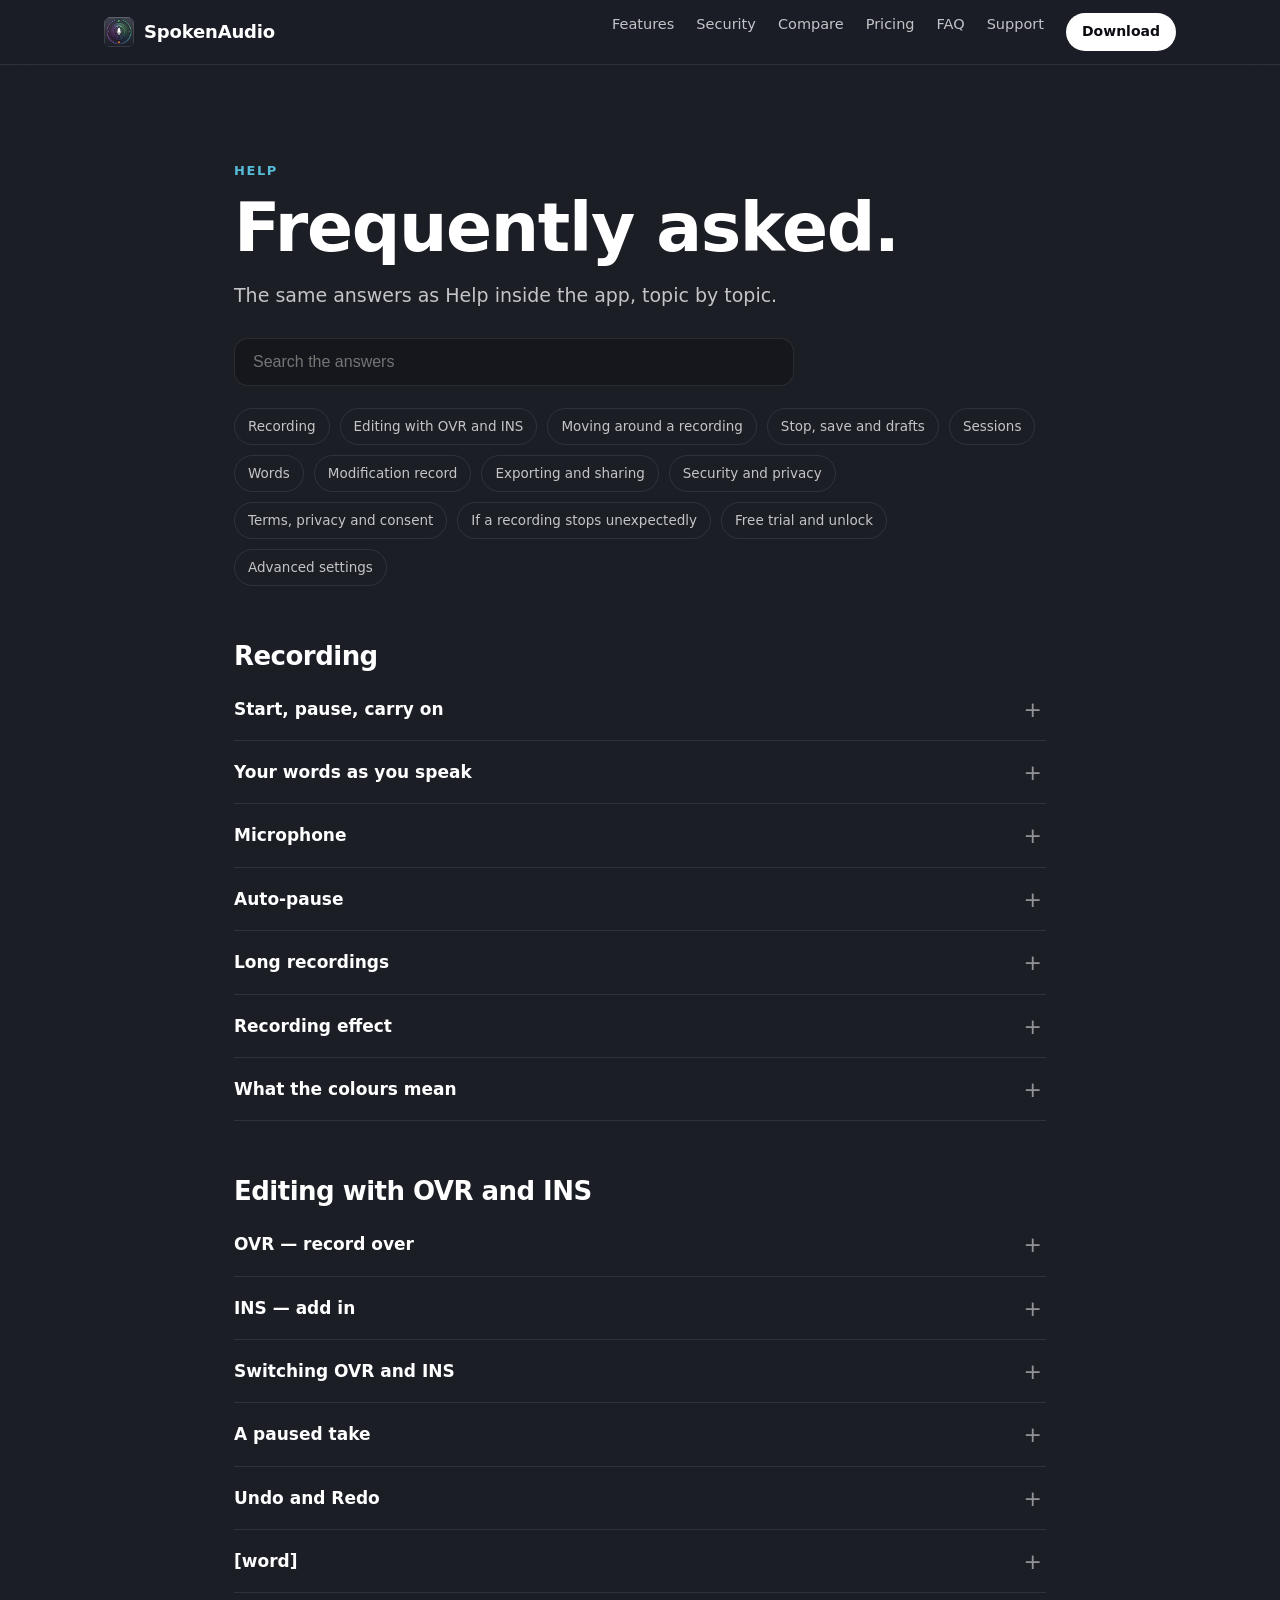
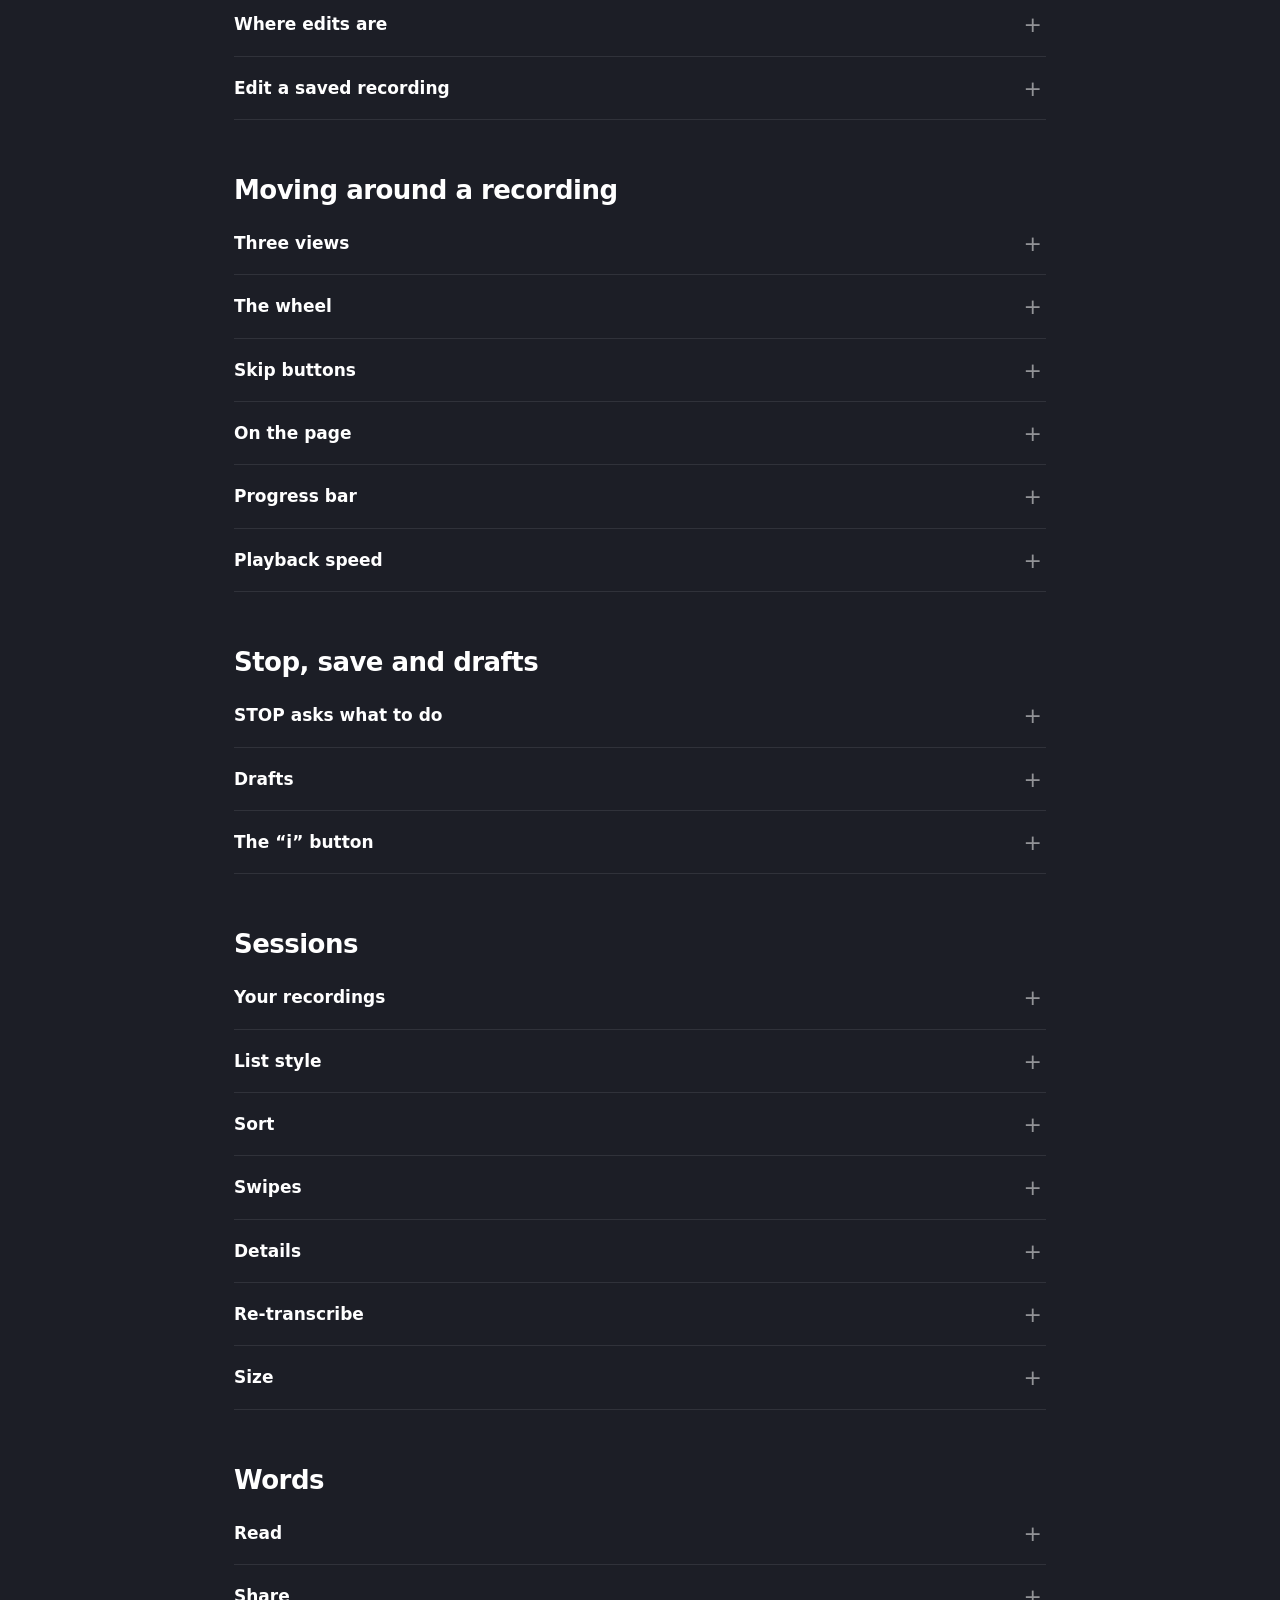
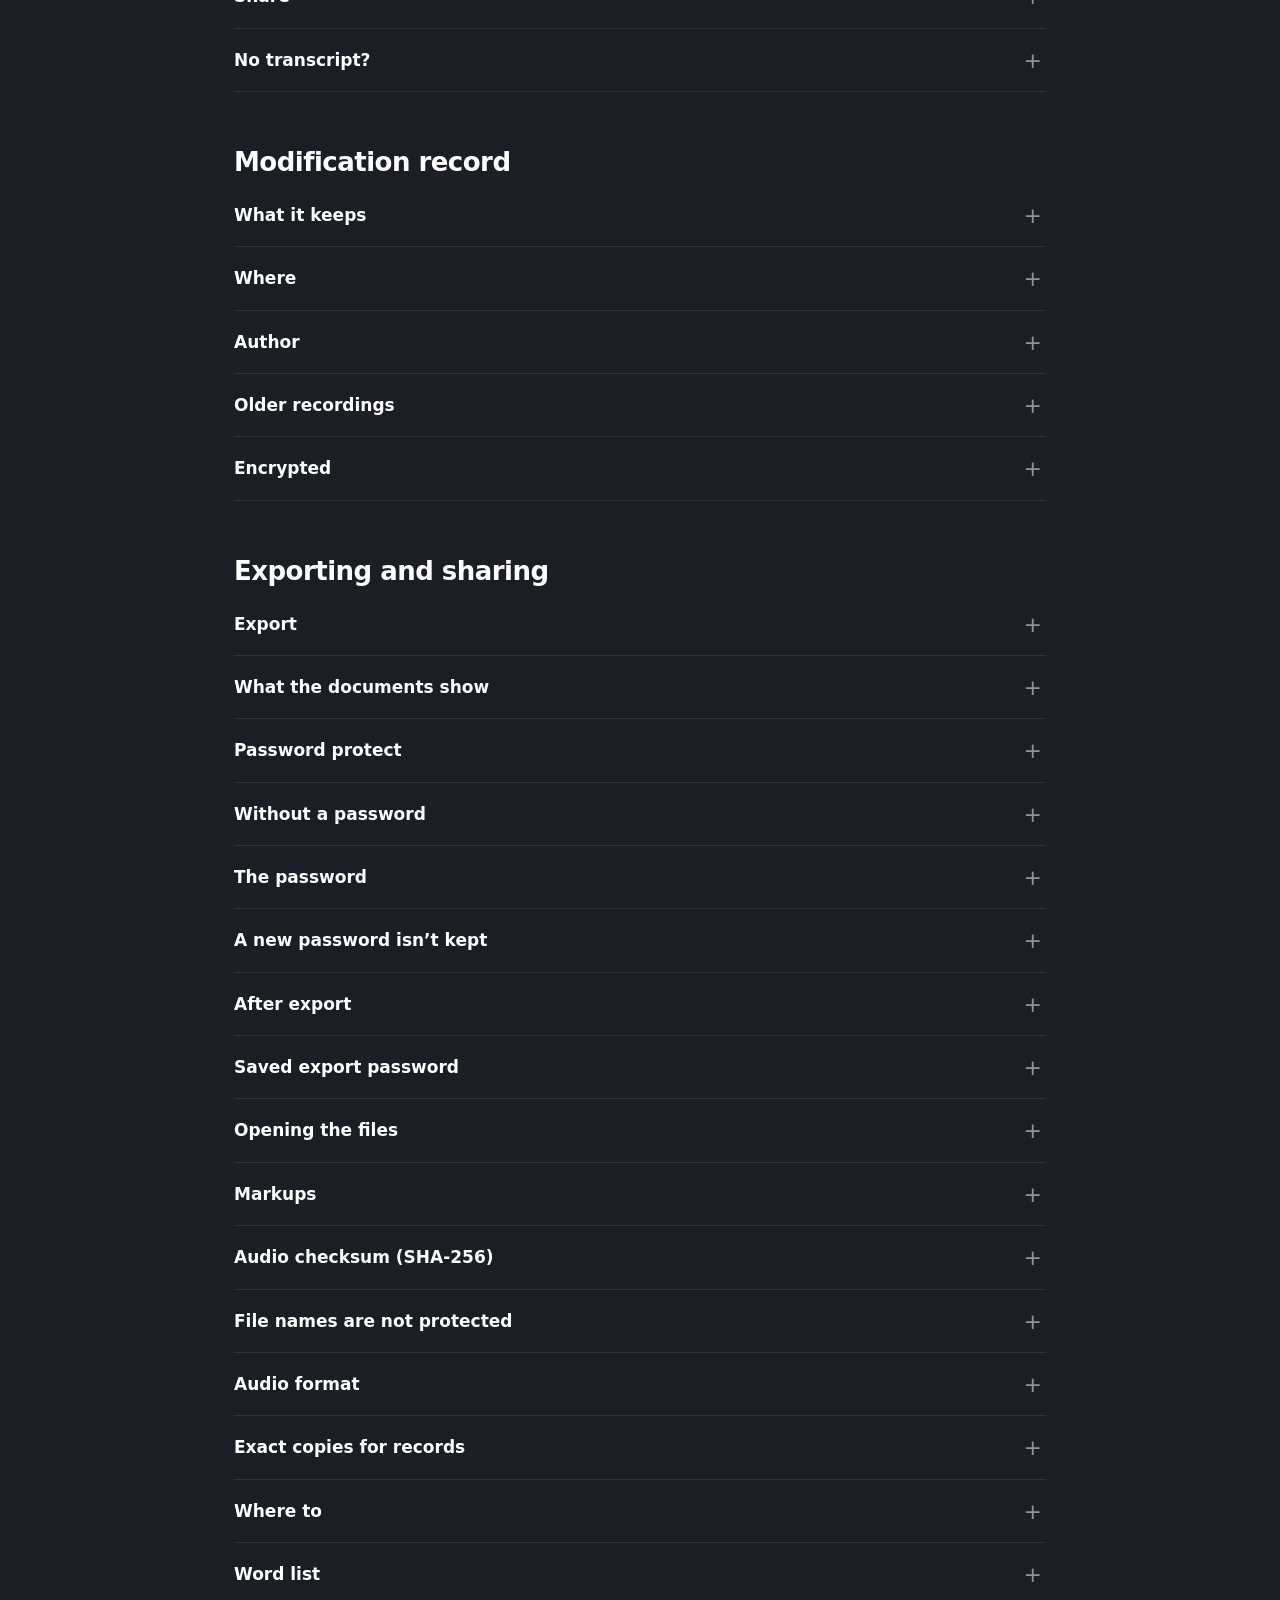
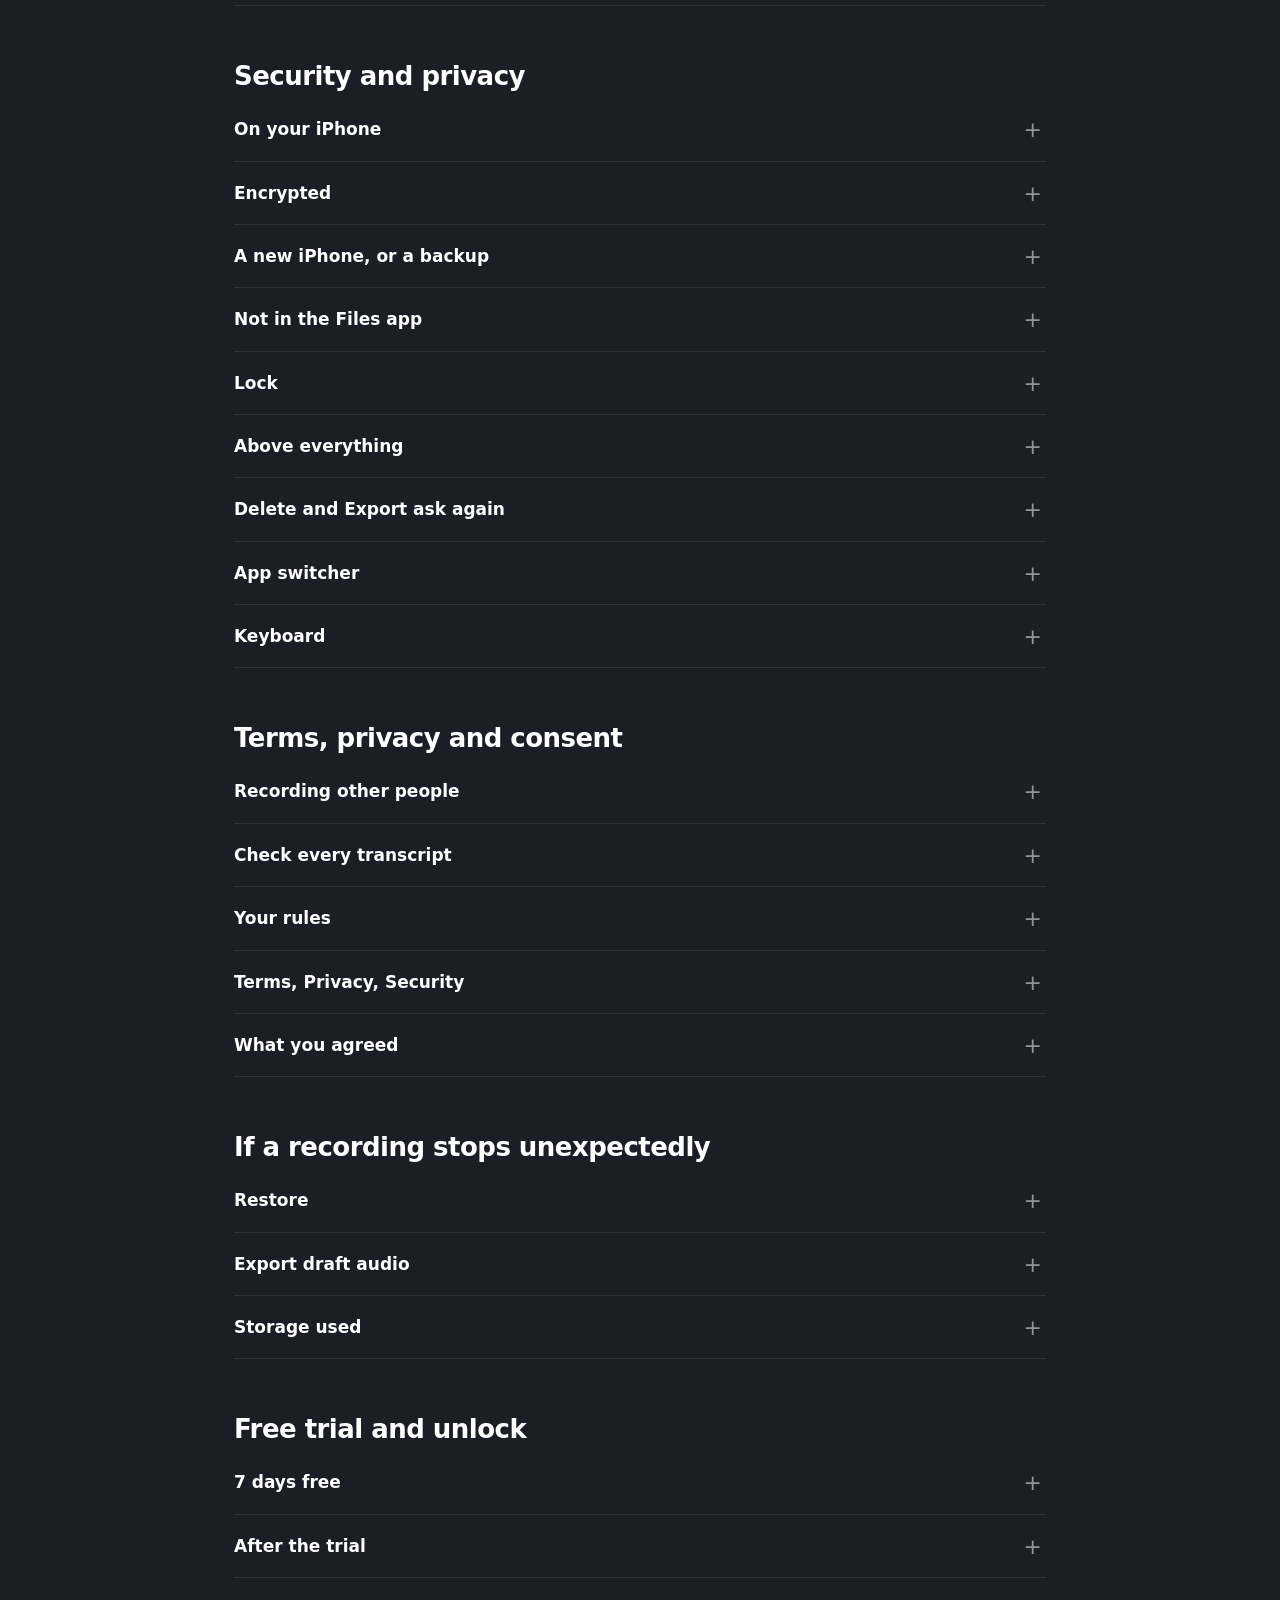
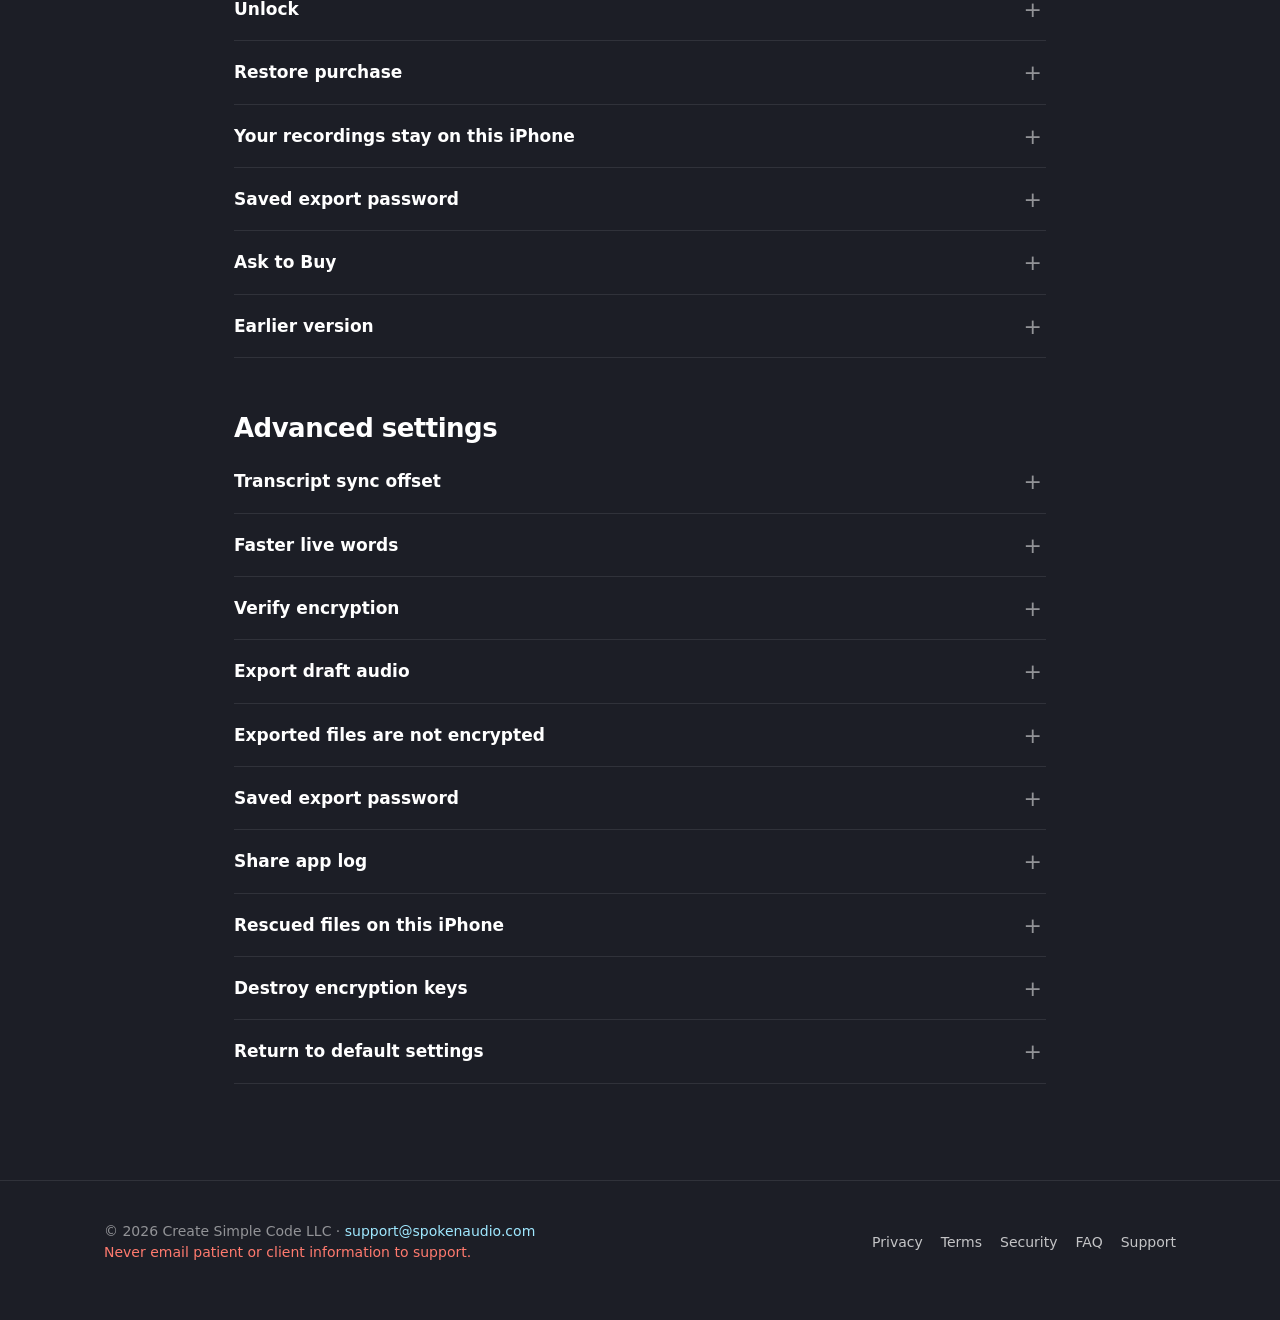
==== commit 8f16b5ca: "Footer: drop the trademark symbol until counsel approves it Co-Authored-By: Claude Opus 5.5 <noreply" ====
--- a/faq/index.html
+++ b/faq/index.html
@@ -38,7 +38,7 @@
 
 </main>
 <footer><div class="wrap">
-<div>© 2026 Create Simple Code LLC · SpokenAudio™ · <a href="mailto:support@spokenaudio.com">support@spokenaudio.com</a><br><span class="warn">Never email patient or client information to support.</span></div>
+<div>© 2026 Create Simple Code LLC · <a href="mailto:support@spokenaudio.com">support@spokenaudio.com</a><br><span class="warn">Never email patient or client information to support.</span></div>
 <nav><a href="/privacy/">Privacy</a><a href="/terms/">Terms</a><a href="/security/">Security</a><a href="/faq/">FAQ</a><a href="/support/">Support</a></nav>
 </div></footer>
 </body>
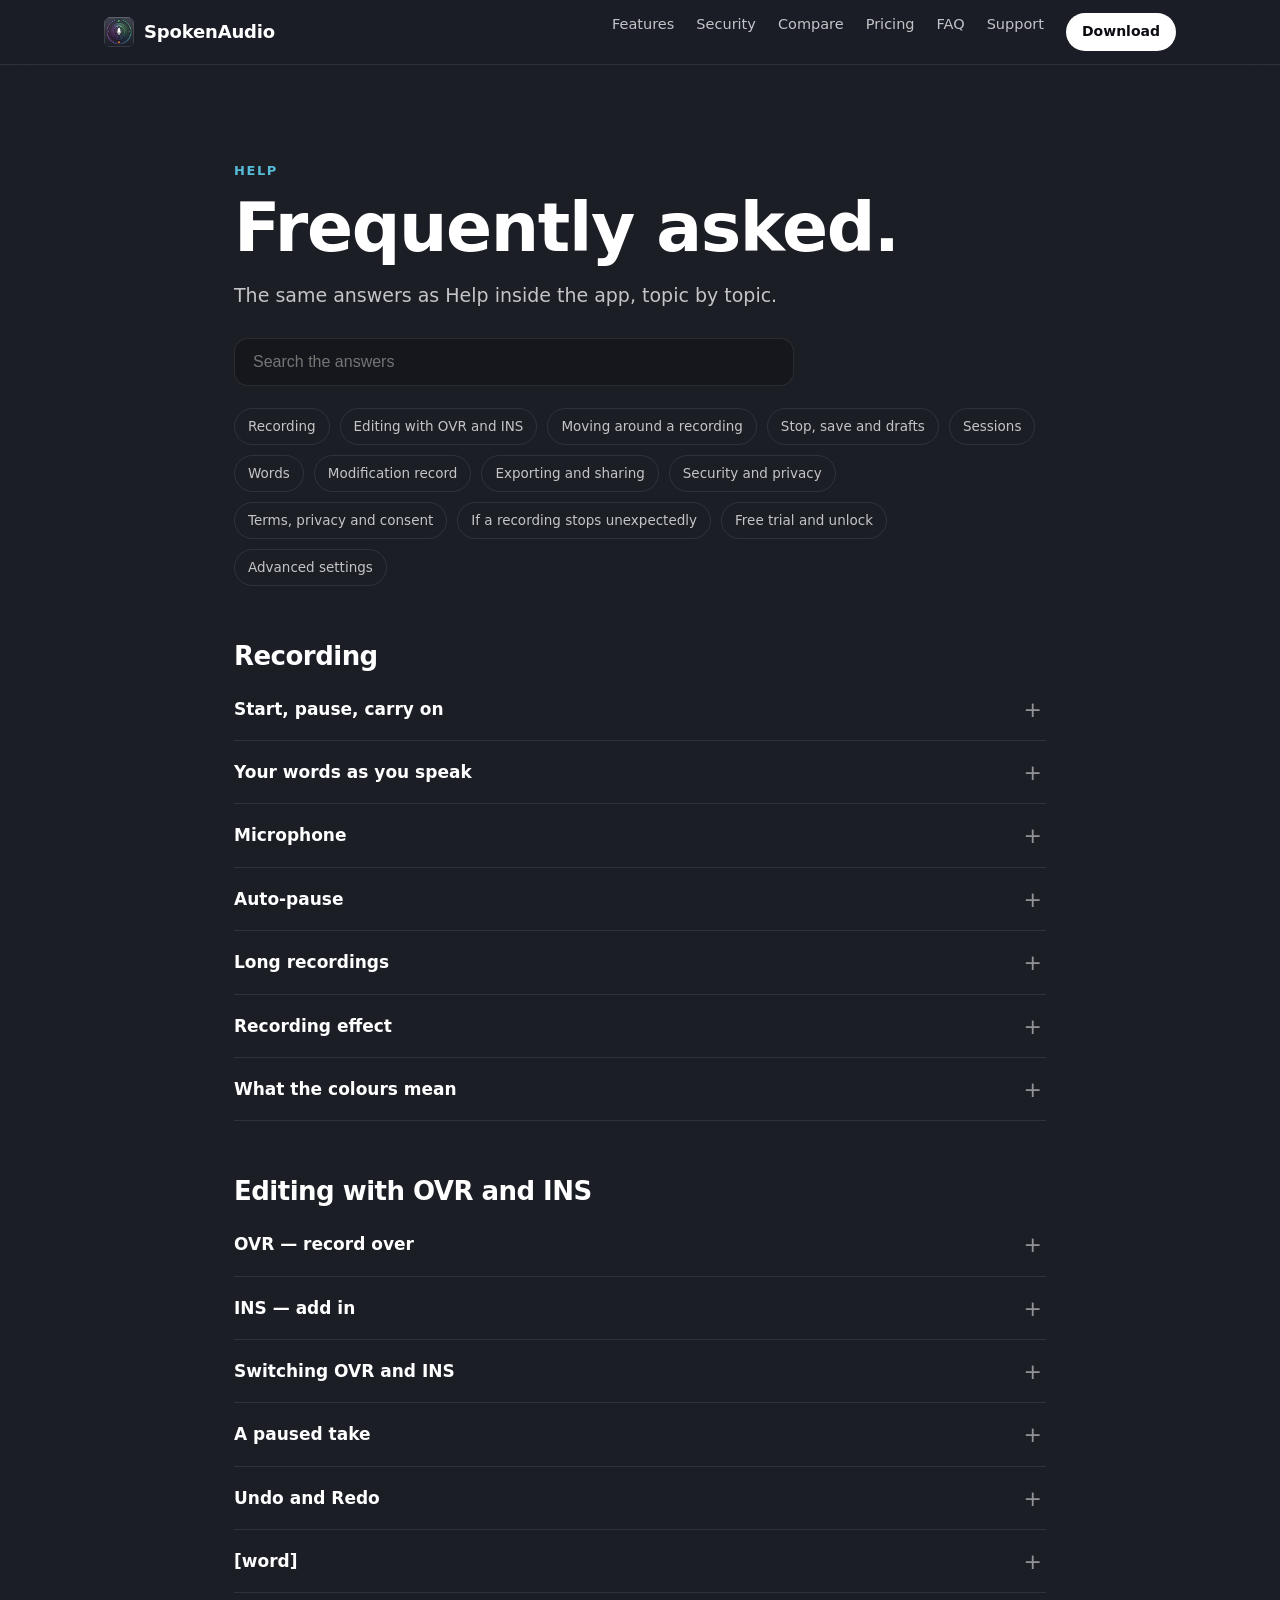
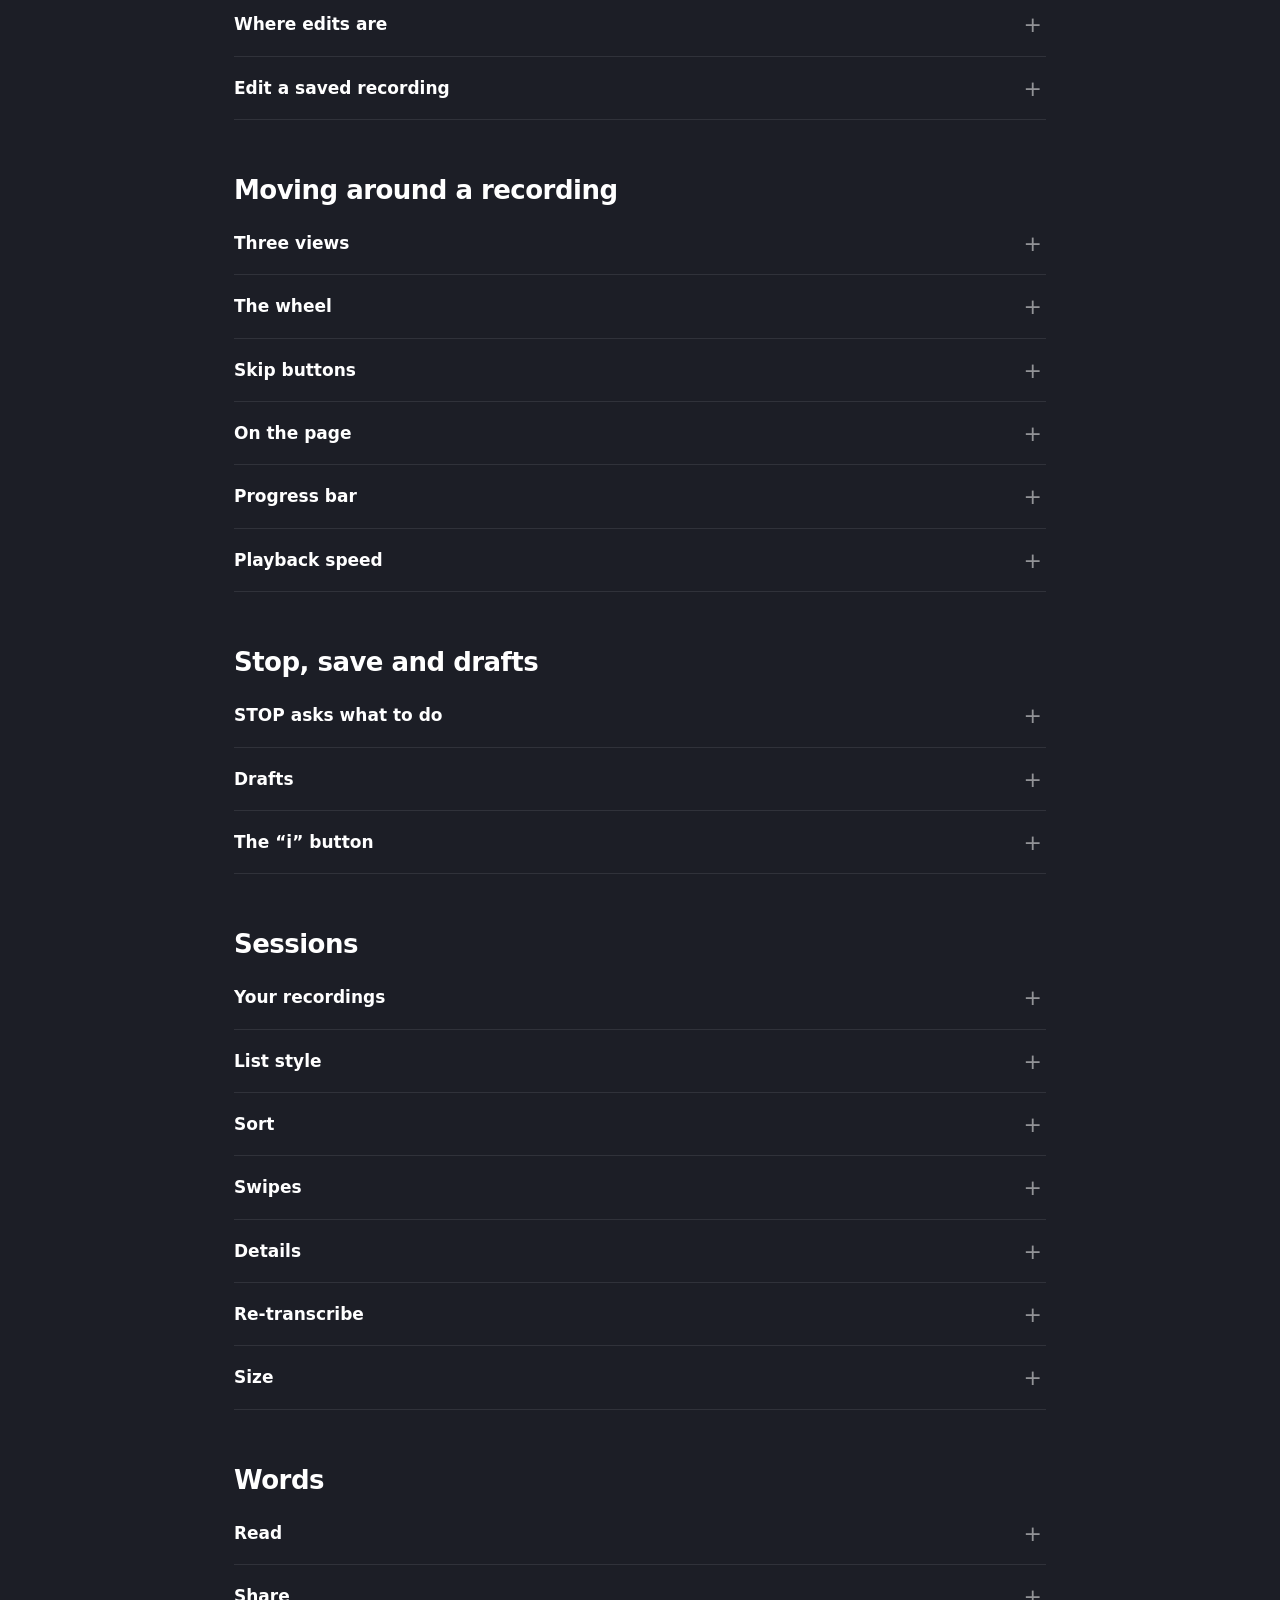
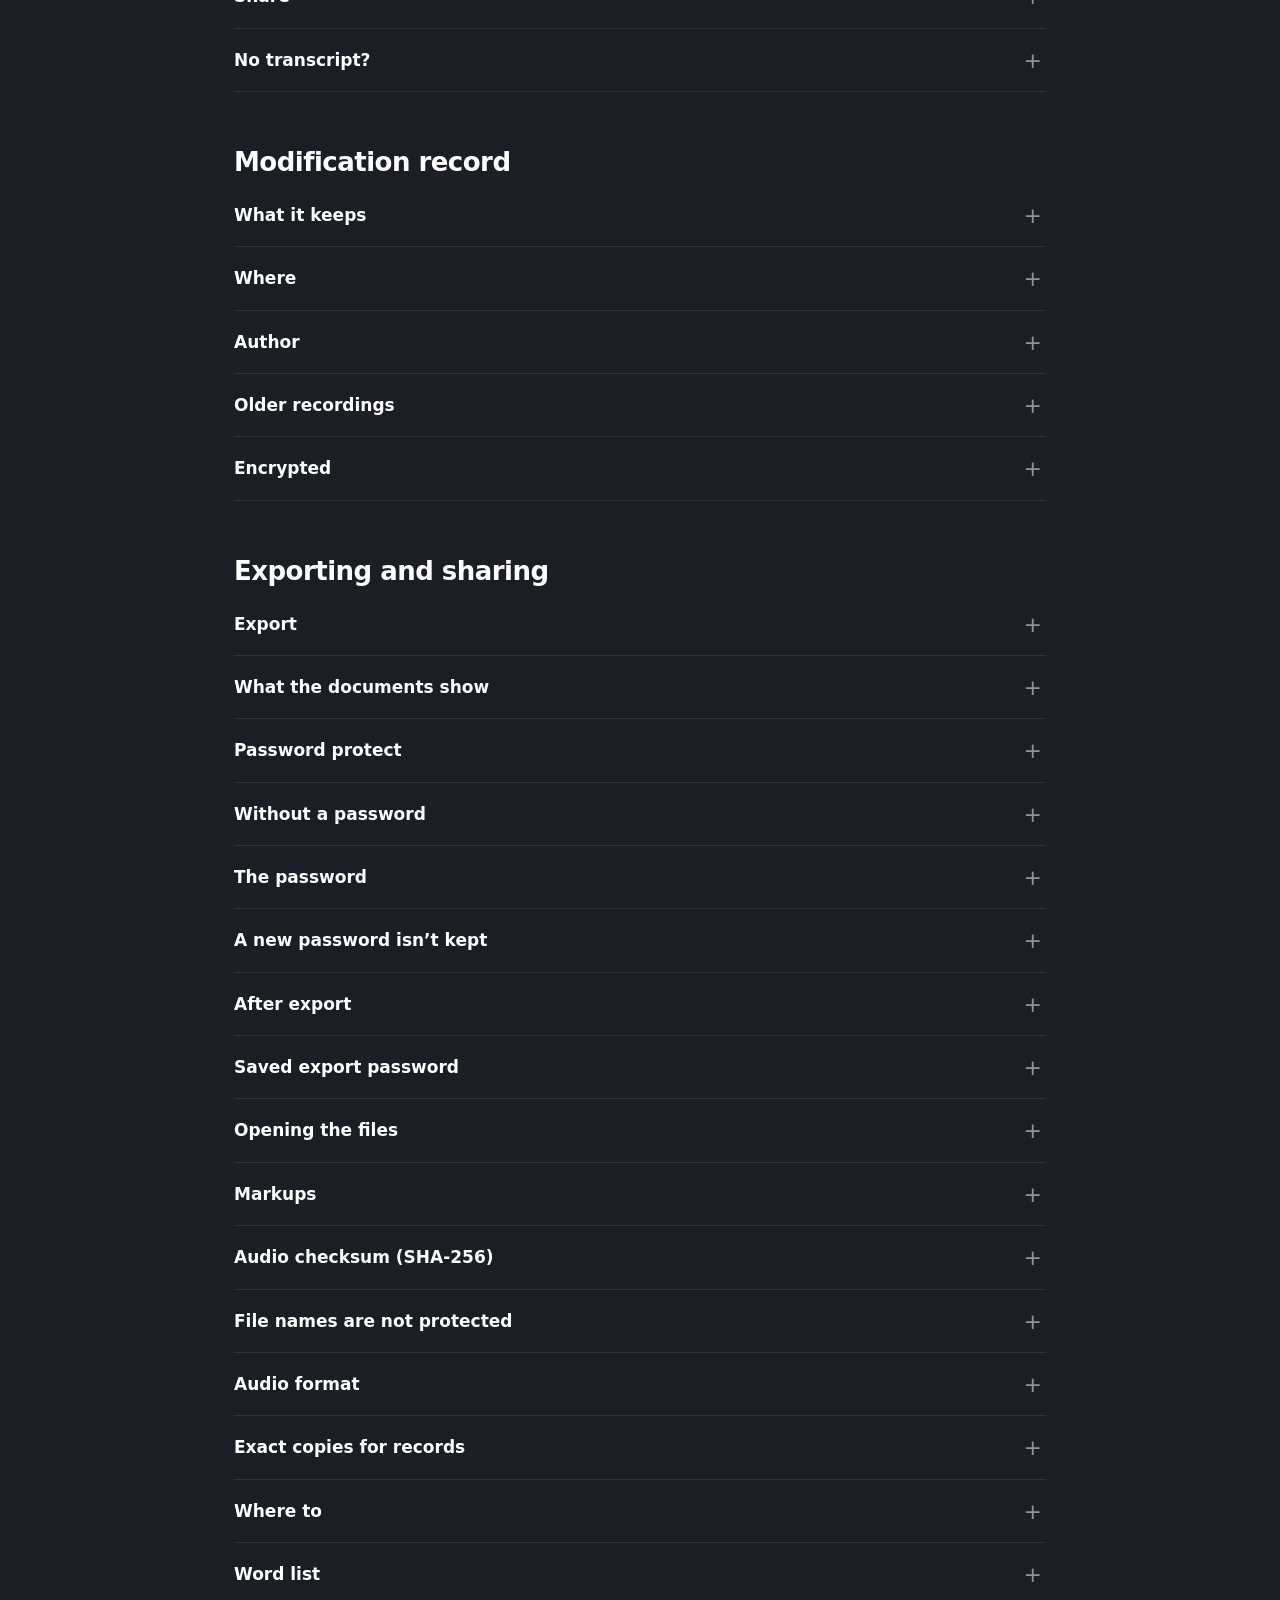
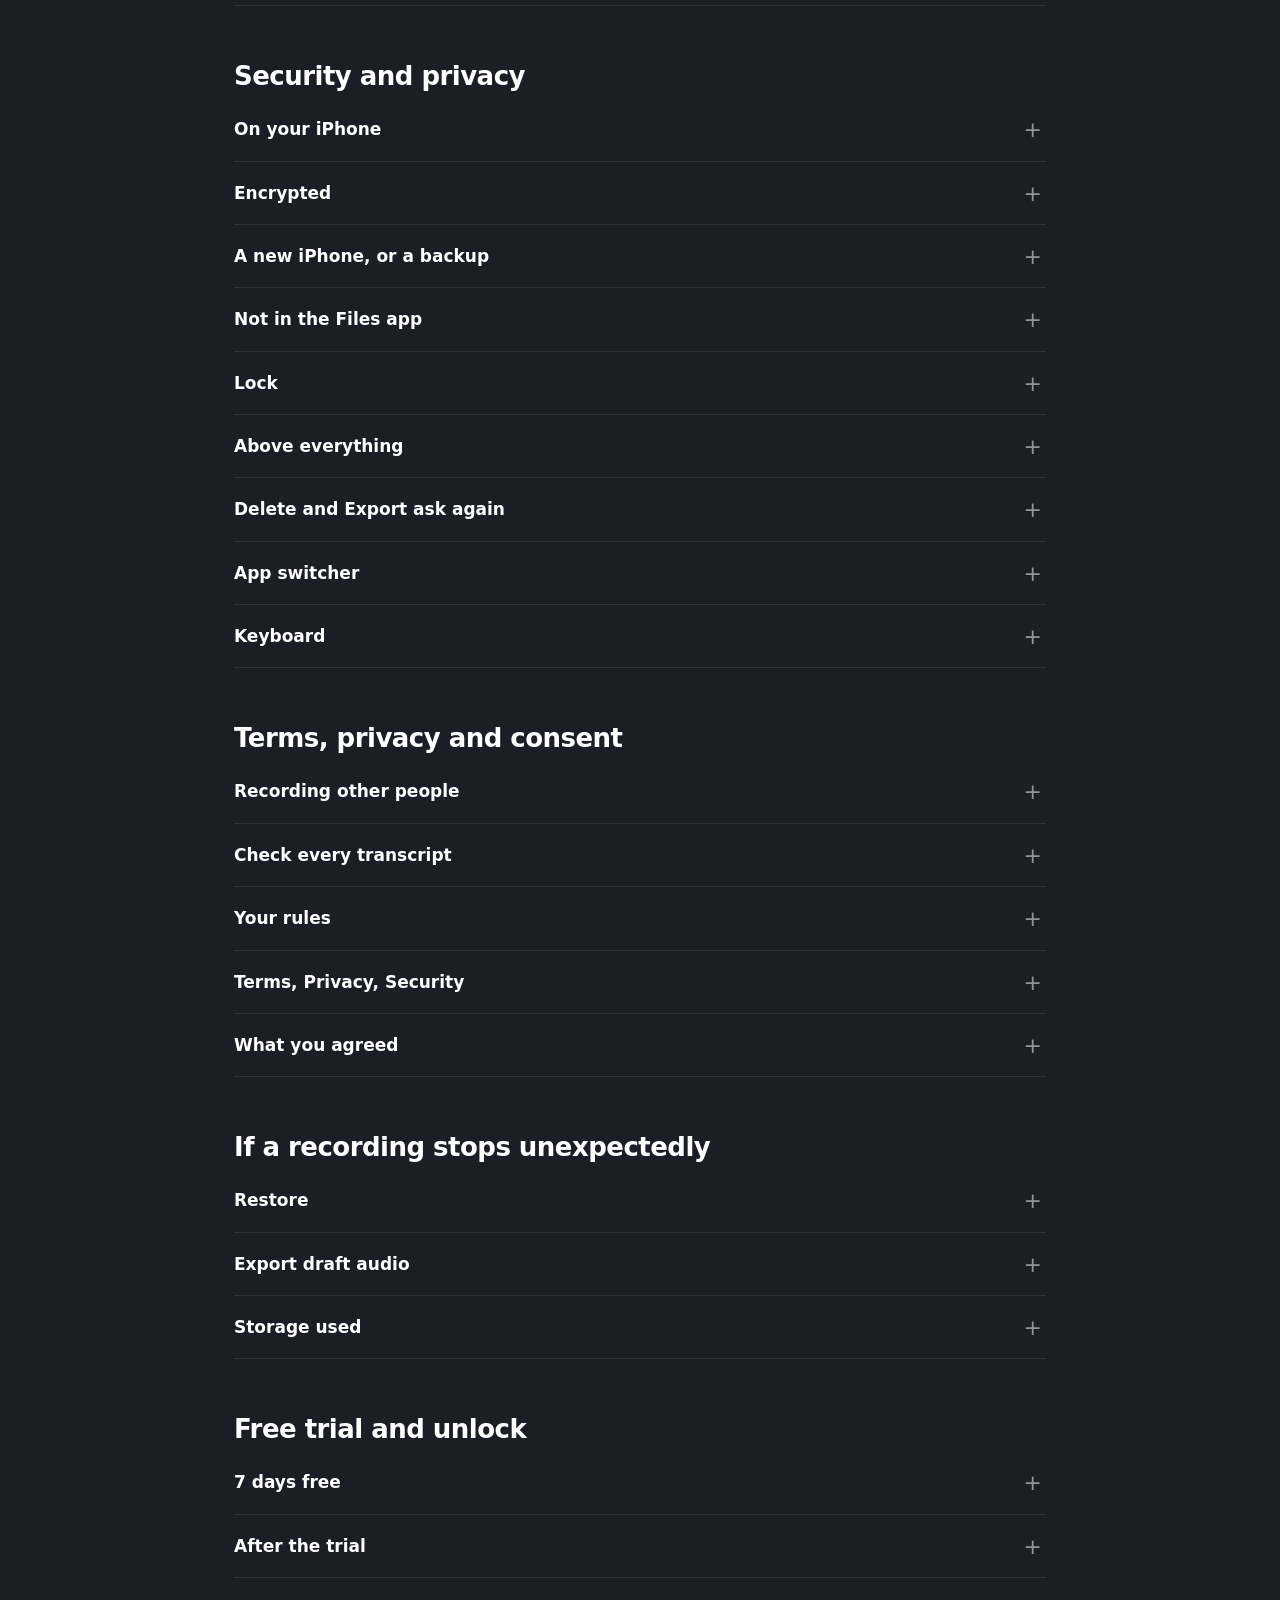
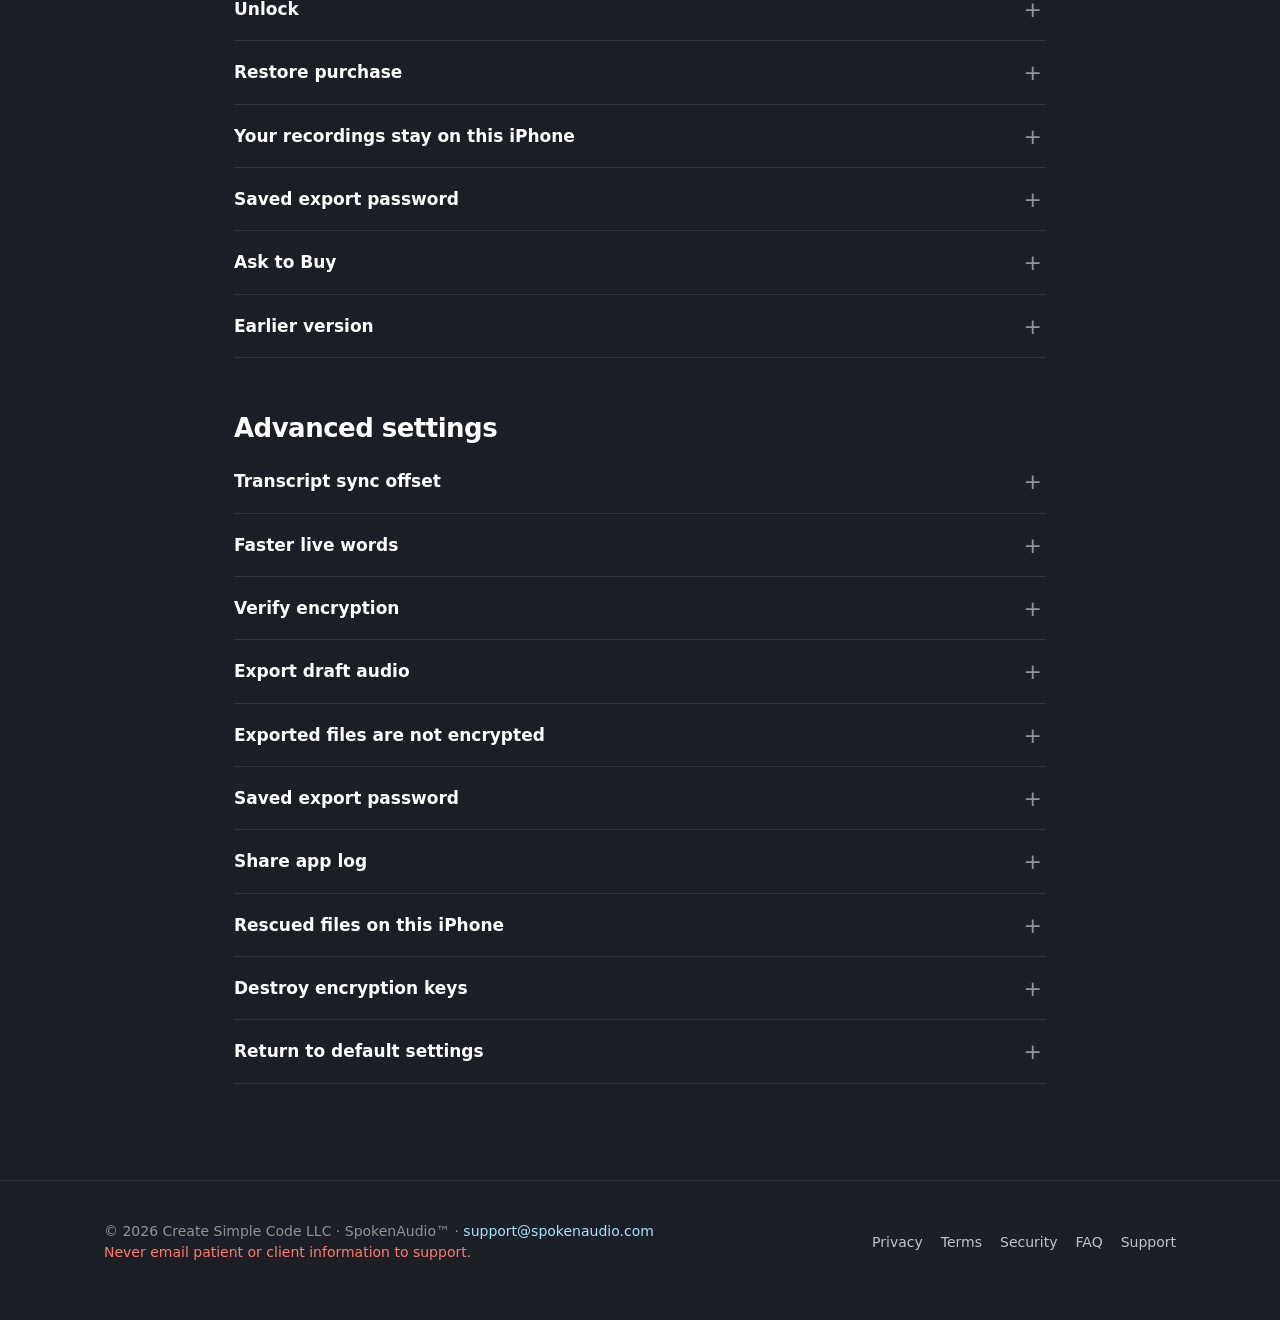
==== commit ba96059e: "Security page: HIPAA and healthcare use; footer: SpokenAudio™ back (owner's decision) Co-Authored-By" ====
--- a/faq/index.html
+++ b/faq/index.html
@@ -38,7 +38,7 @@
 
 </main>
 <footer><div class="wrap">
-<div>© 2026 Create Simple Code LLC · <a href="mailto:support@spokenaudio.com">support@spokenaudio.com</a><br><span class="warn">Never email patient or client information to support.</span></div>
+<div>© 2026 Create Simple Code LLC · SpokenAudio™ · <a href="mailto:support@spokenaudio.com">support@spokenaudio.com</a><br><span class="warn">Never email patient or client information to support.</span></div>
 <nav><a href="/privacy/">Privacy</a><a href="/terms/">Terms</a><a href="/security/">Security</a><a href="/faq/">FAQ</a><a href="/support/">Support</a></nav>
 </div></footer>
 </body>
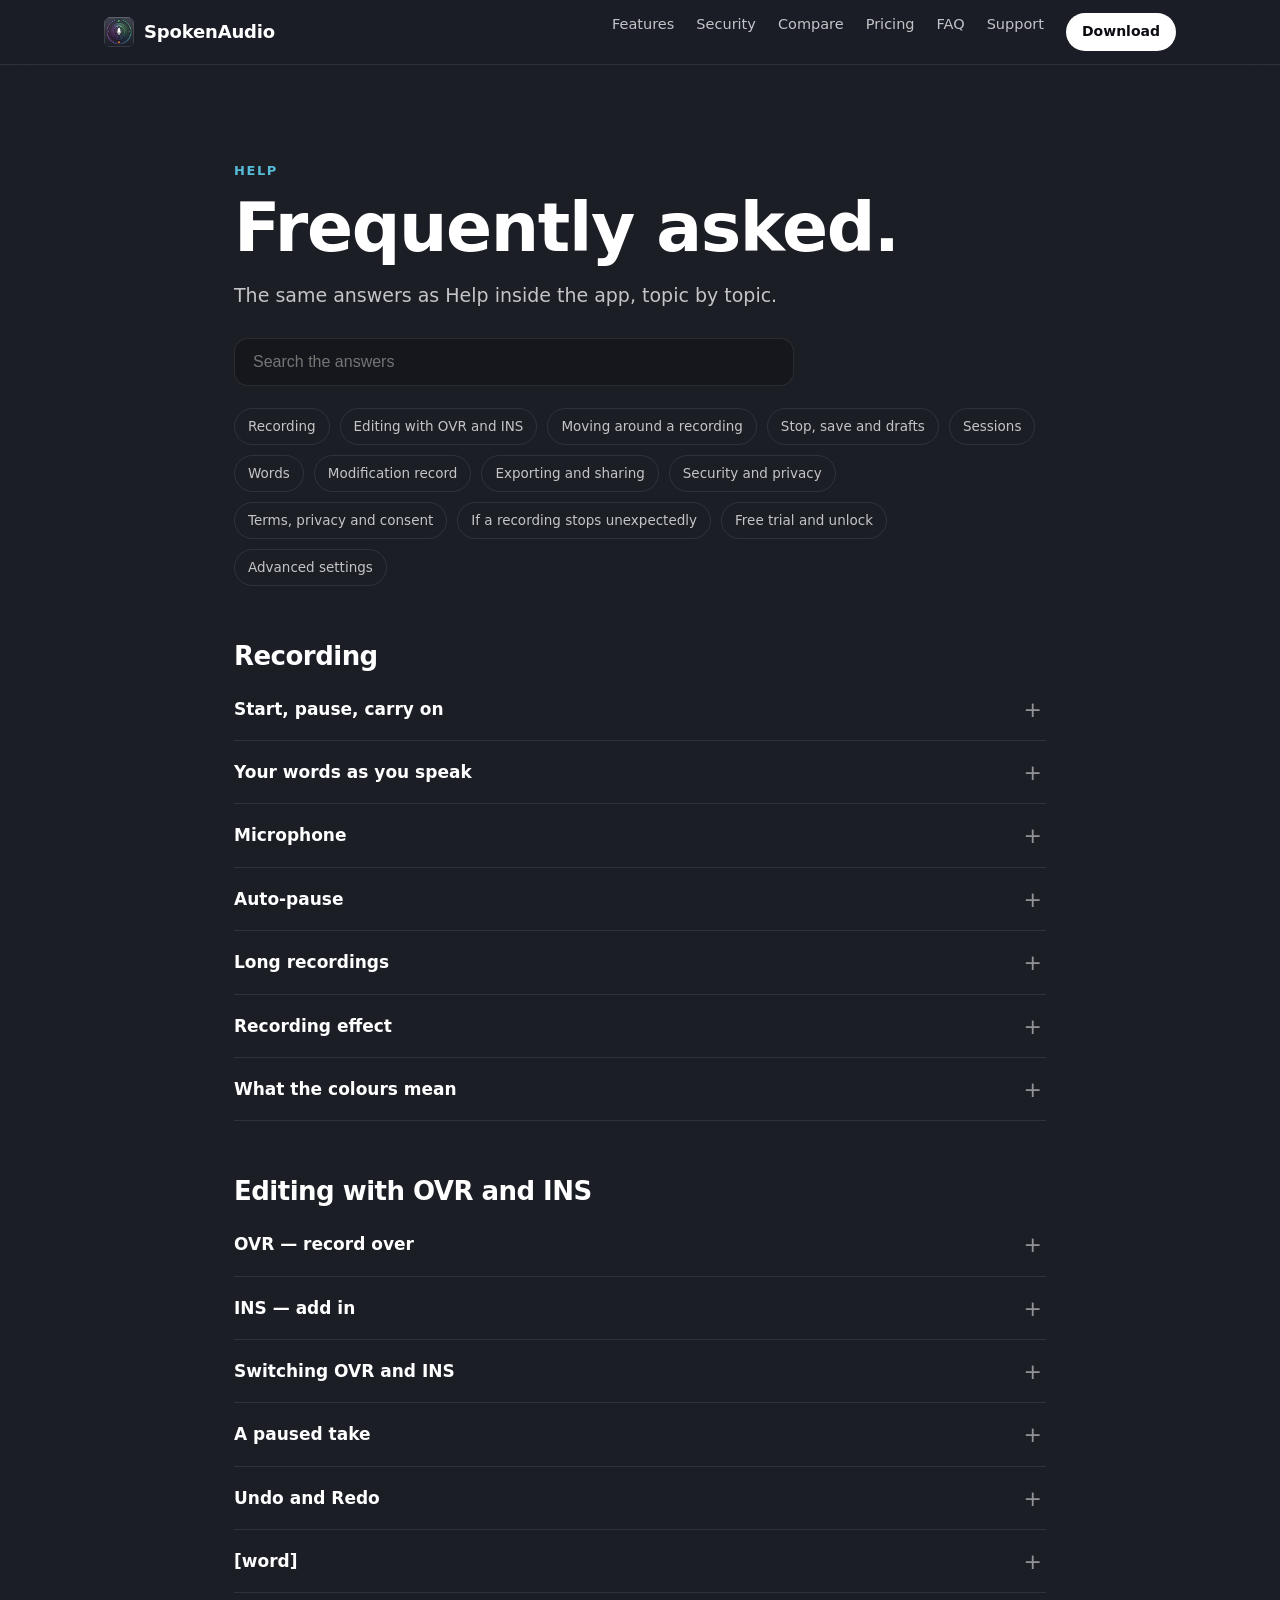
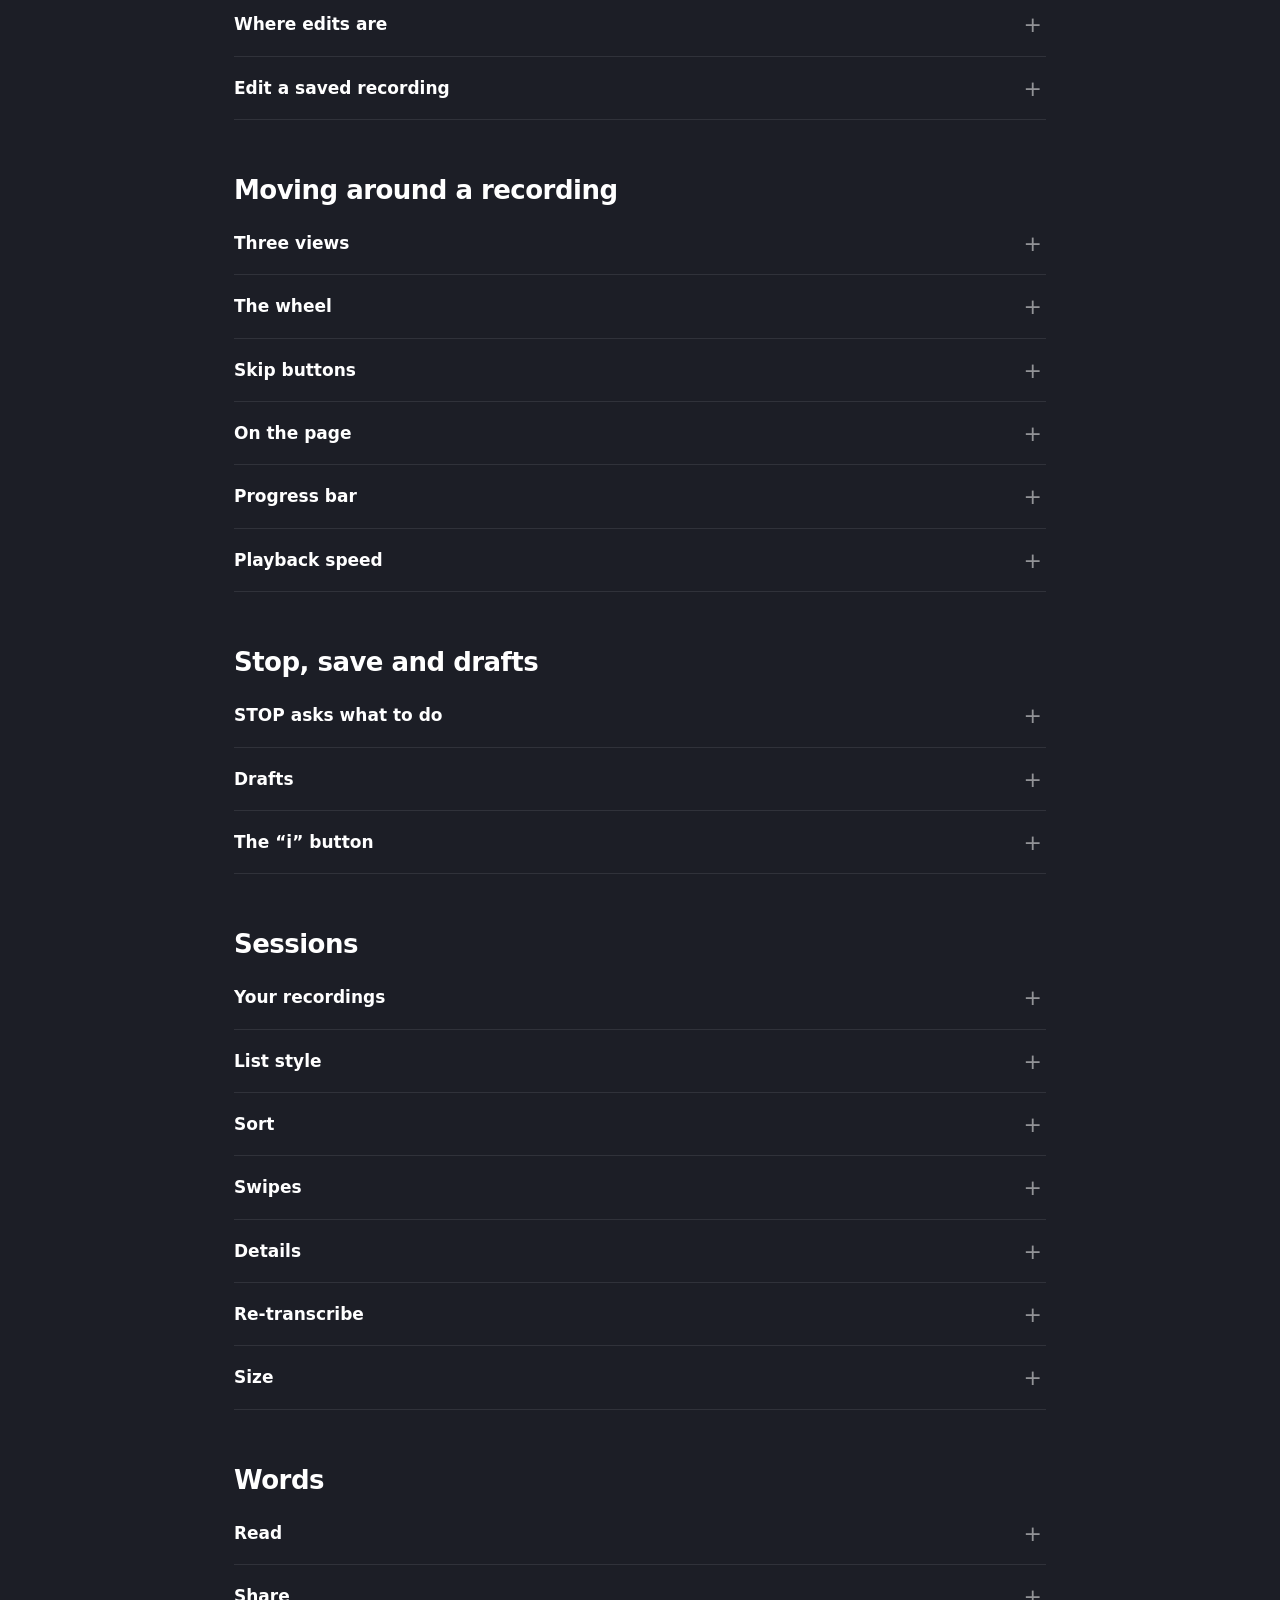
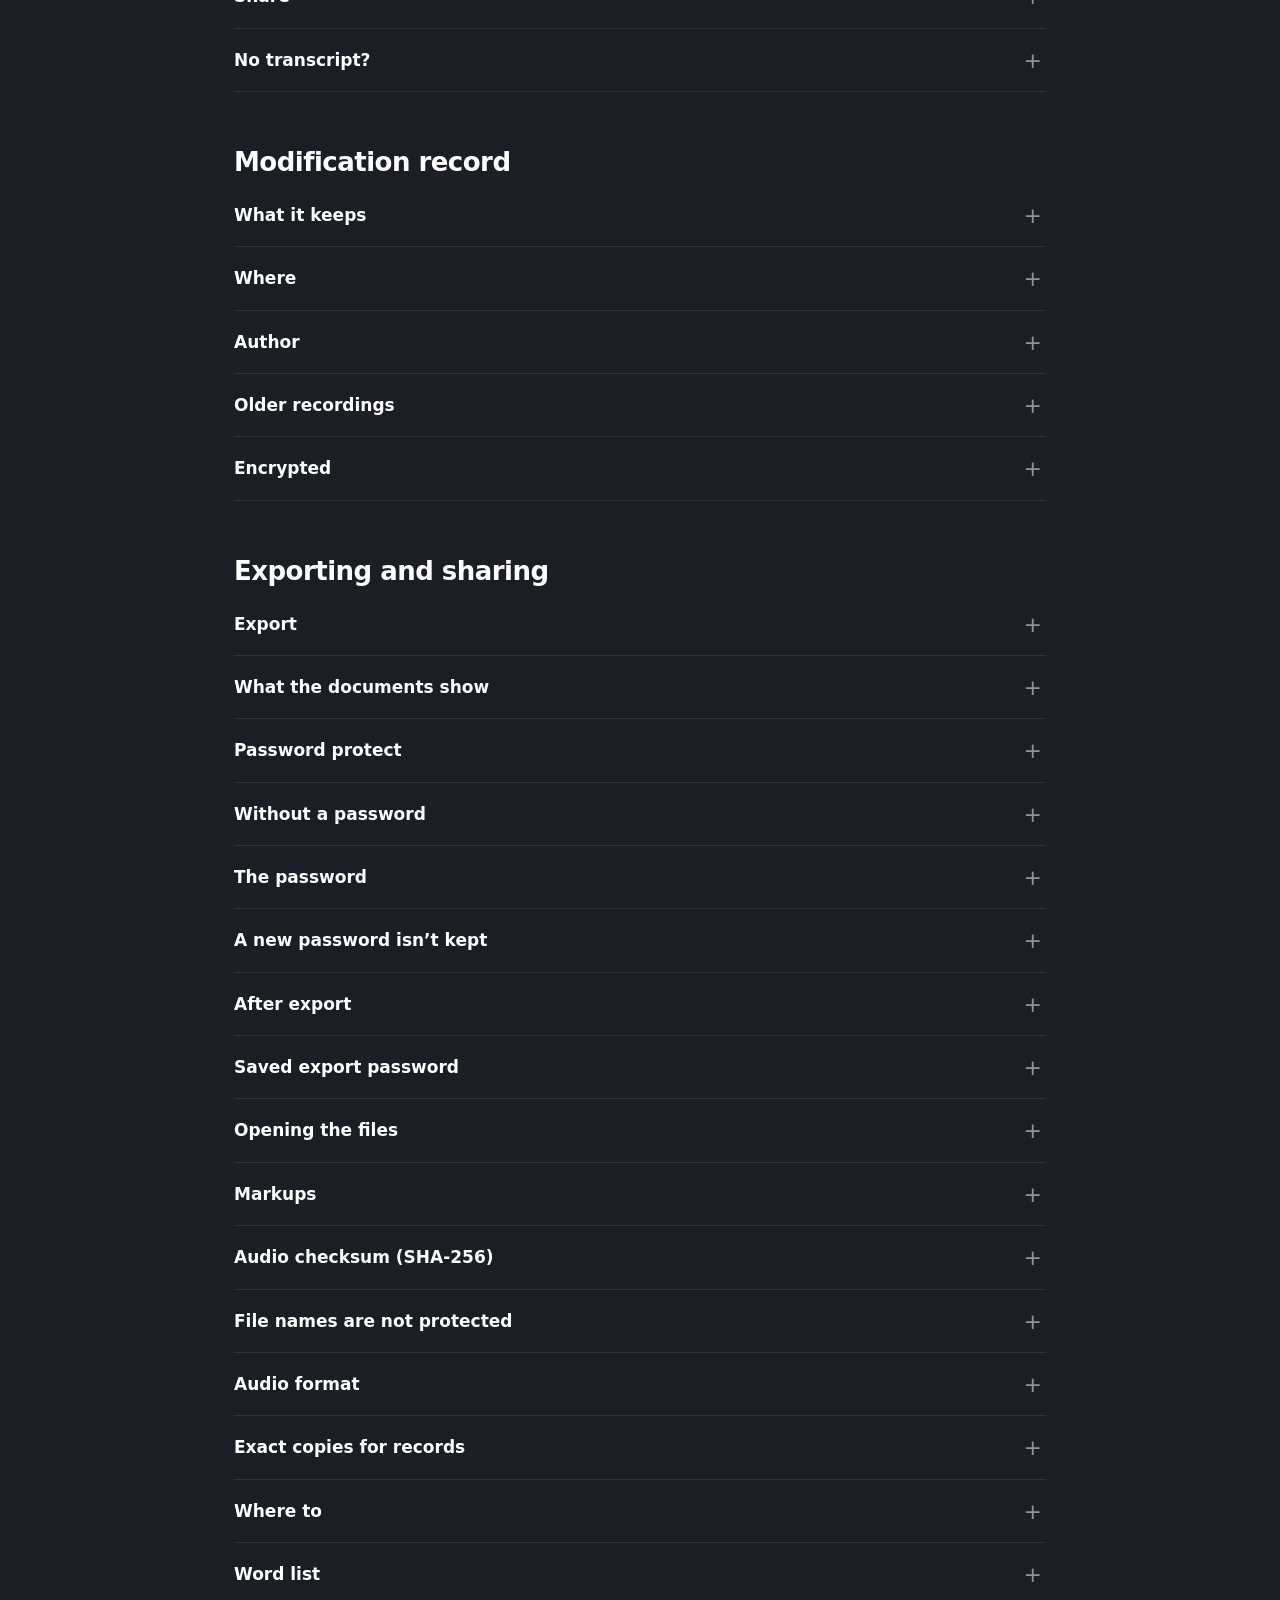
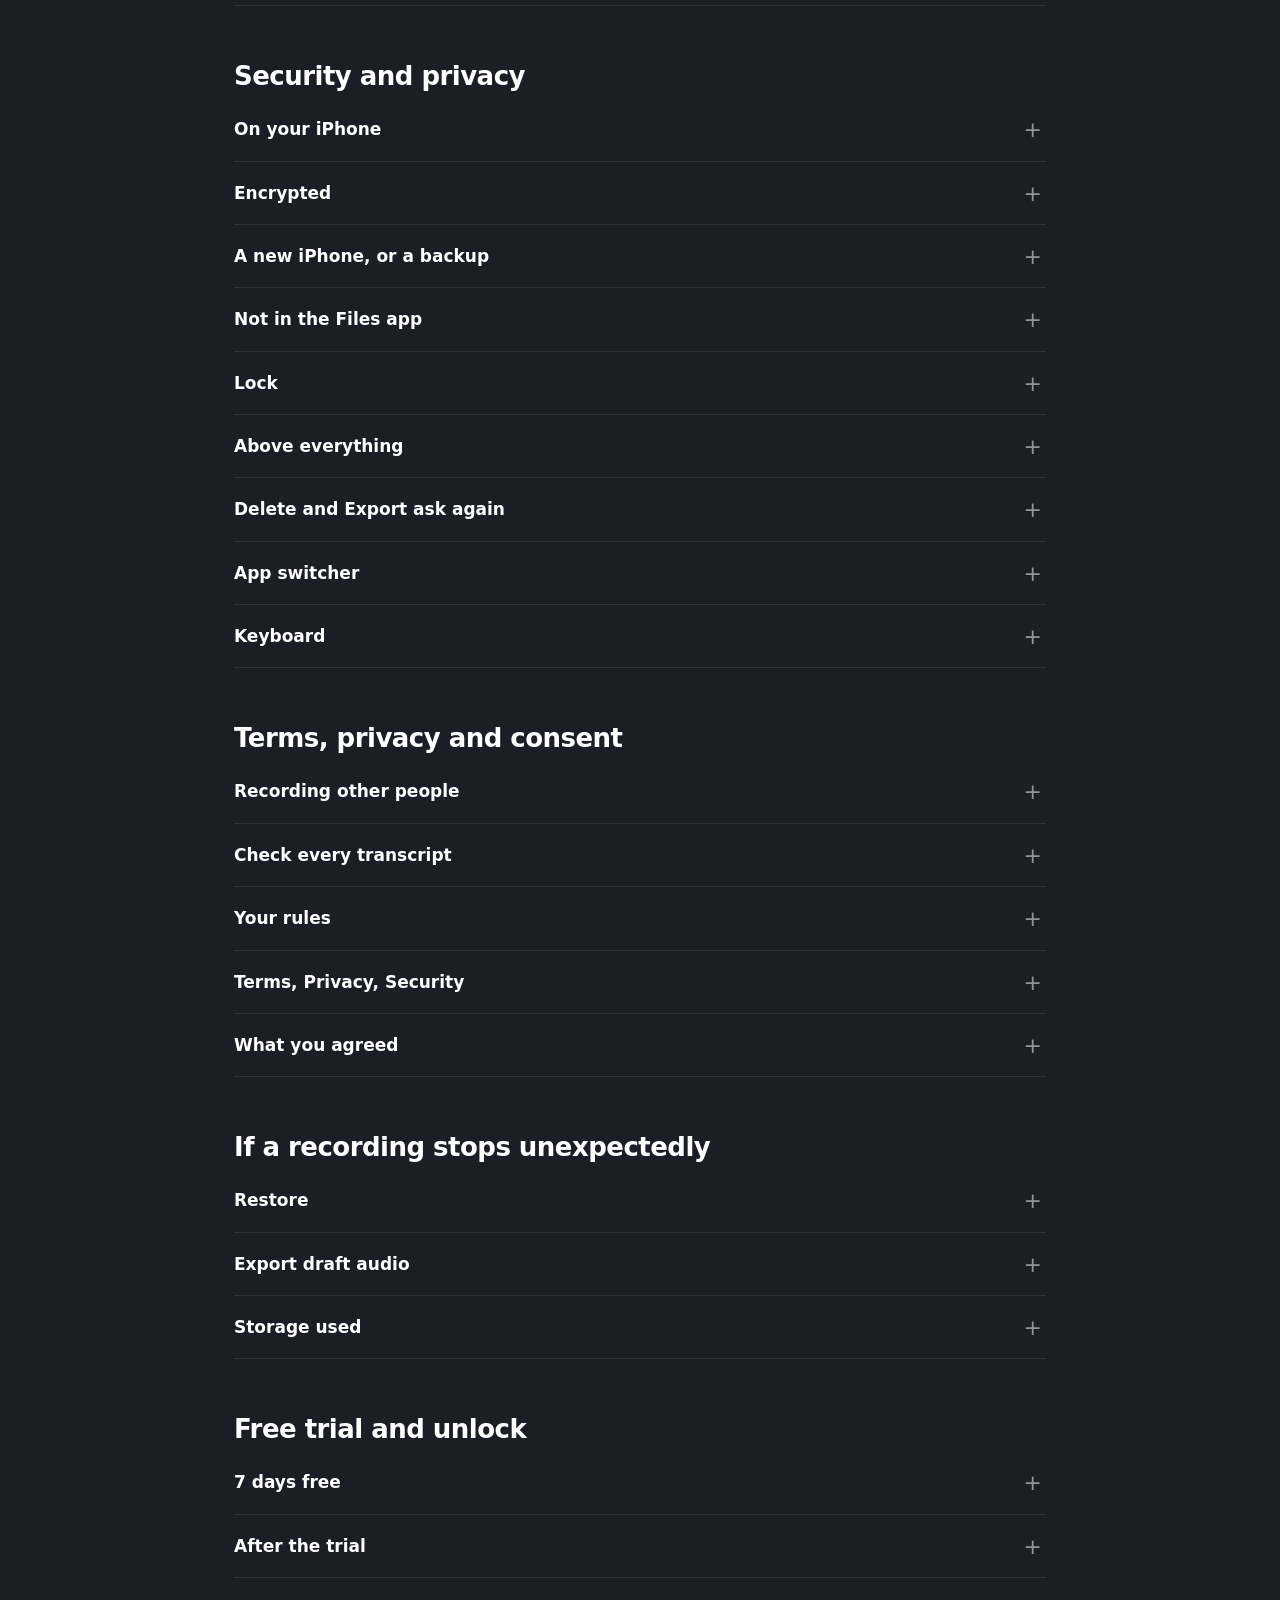
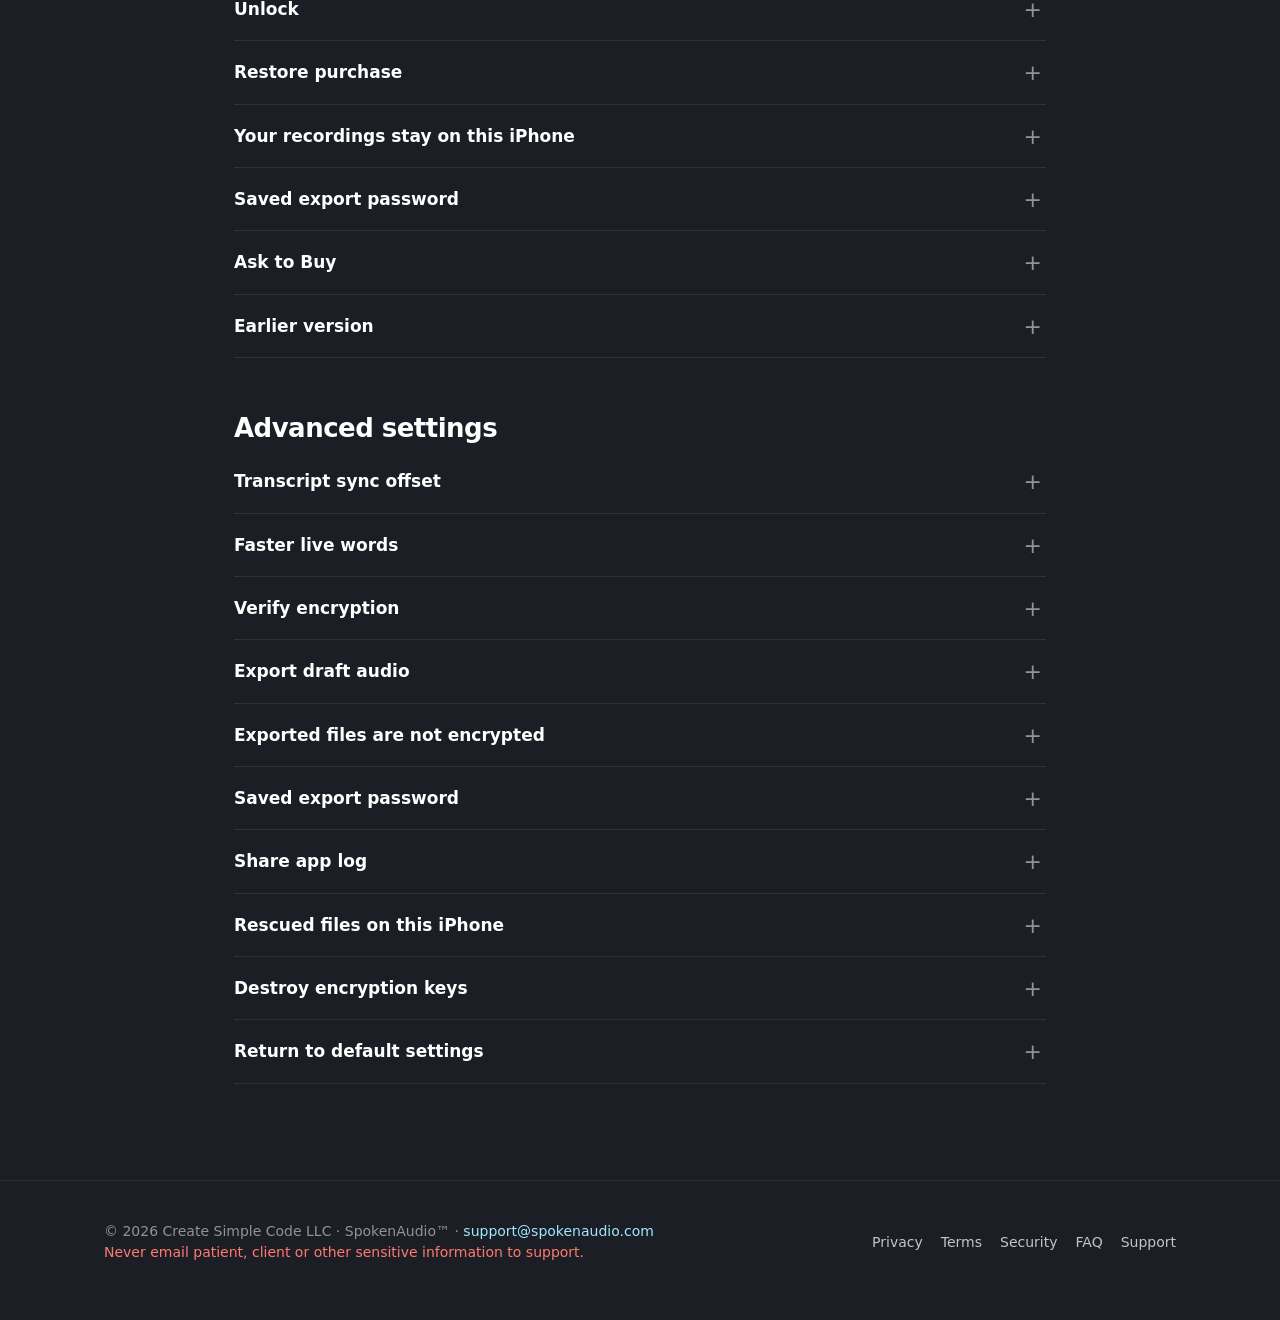
==== commit 36d0b7f5: "Support wording: patient, client or other sensitive information Co-Authored-By: Claude Opus 5.5 <nor" ====
--- a/faq/index.html
+++ b/faq/index.html
@@ -38,7 +38,7 @@
 
 </main>
 <footer><div class="wrap">
-<div>© 2026 Create Simple Code LLC · SpokenAudio™ · <a href="mailto:support@spokenaudio.com">support@spokenaudio.com</a><br><span class="warn">Never email patient or client information to support.</span></div>
+<div>© 2026 Create Simple Code LLC · SpokenAudio™ · <a href="mailto:support@spokenaudio.com">support@spokenaudio.com</a><br><span class="warn">Never email patient, client or other sensitive information to support.</span></div>
 <nav><a href="/privacy/">Privacy</a><a href="/terms/">Terms</a><a href="/security/">Security</a><a href="/faq/">FAQ</a><a href="/support/">Support</a></nav>
 </div></footer>
 </body>
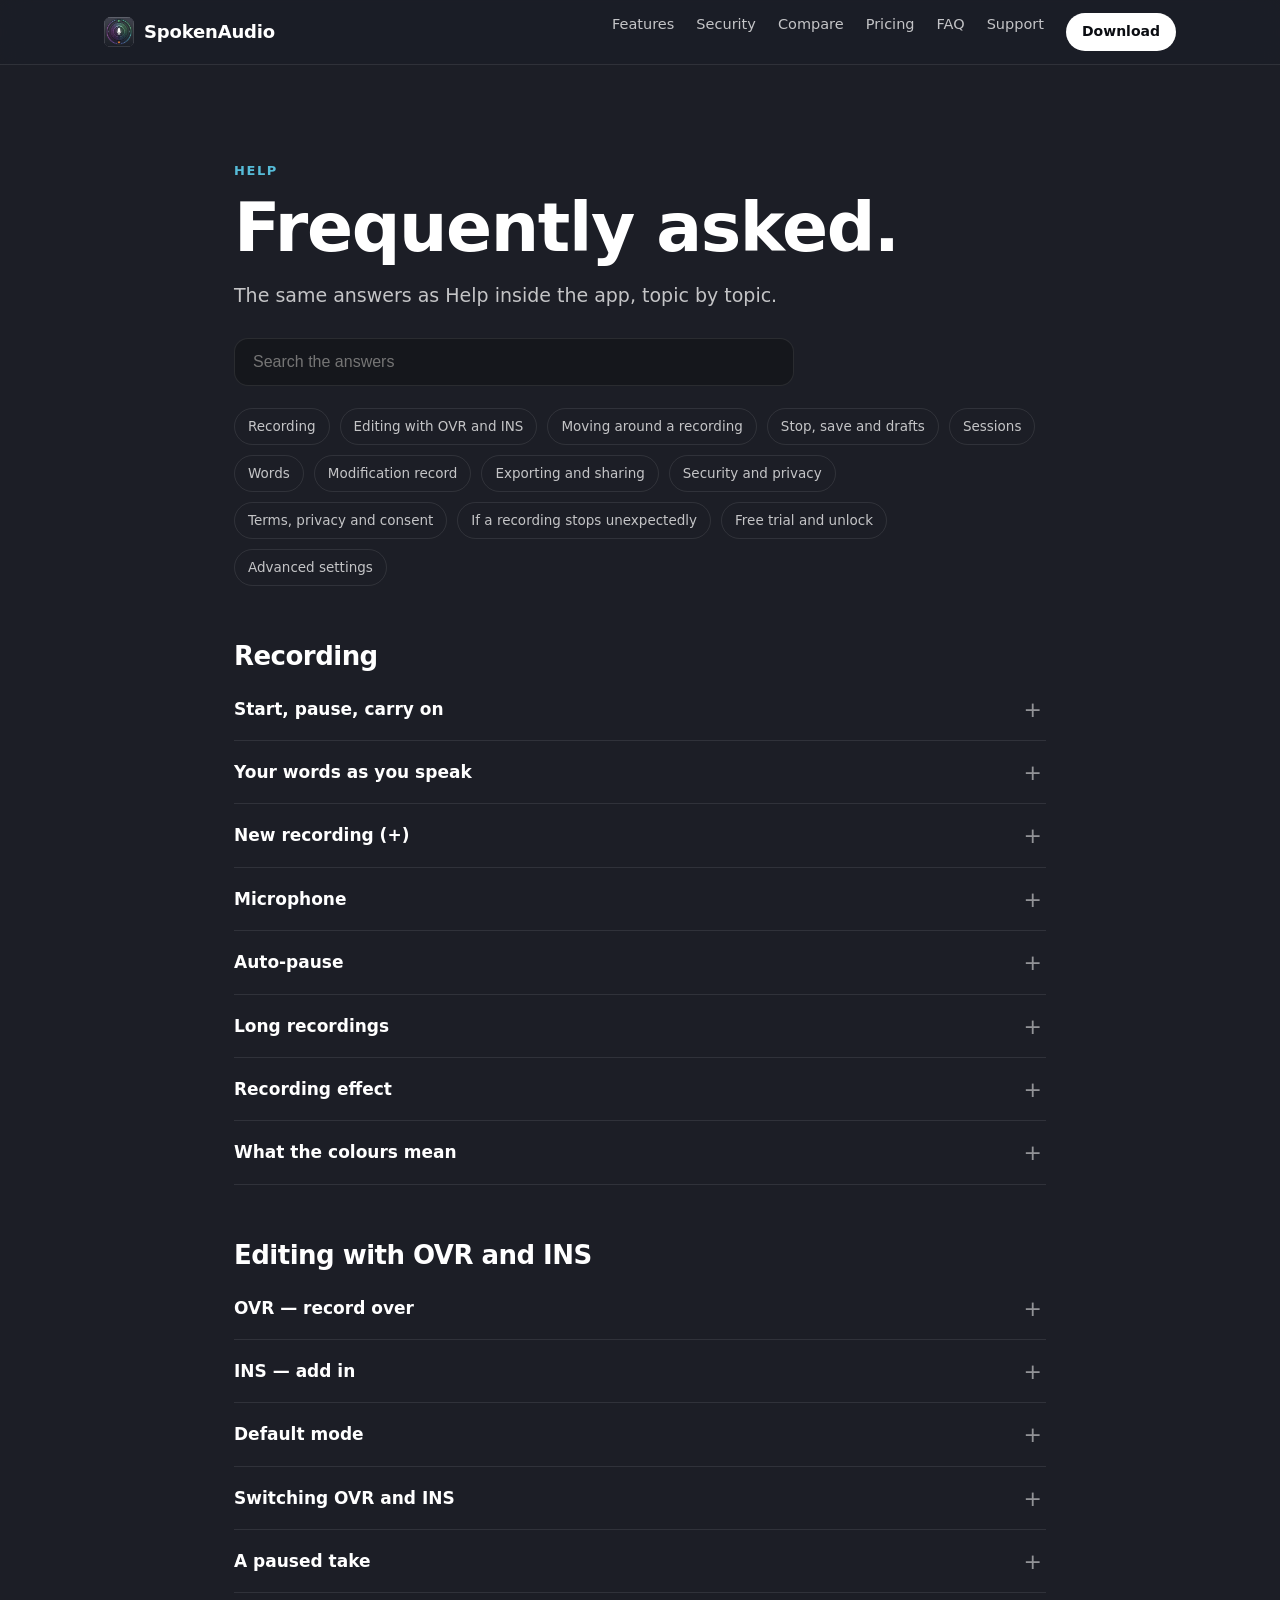
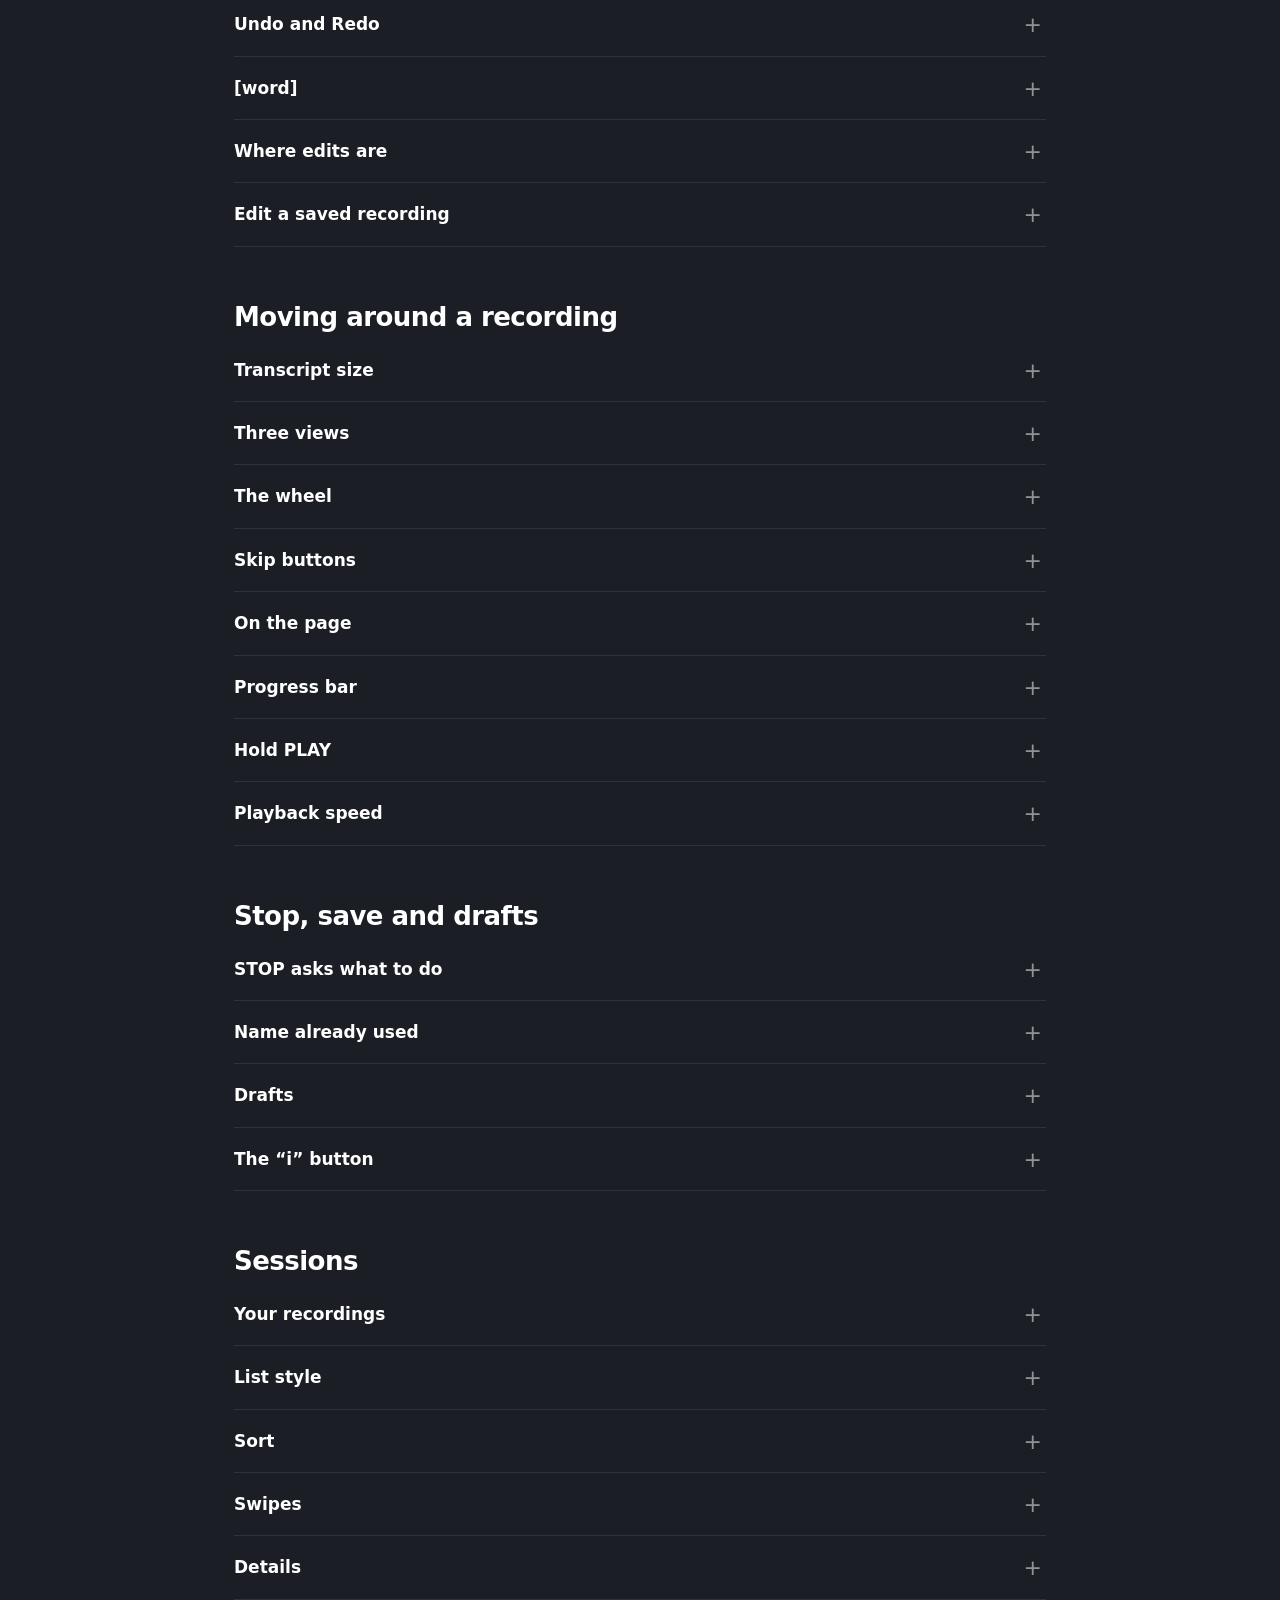
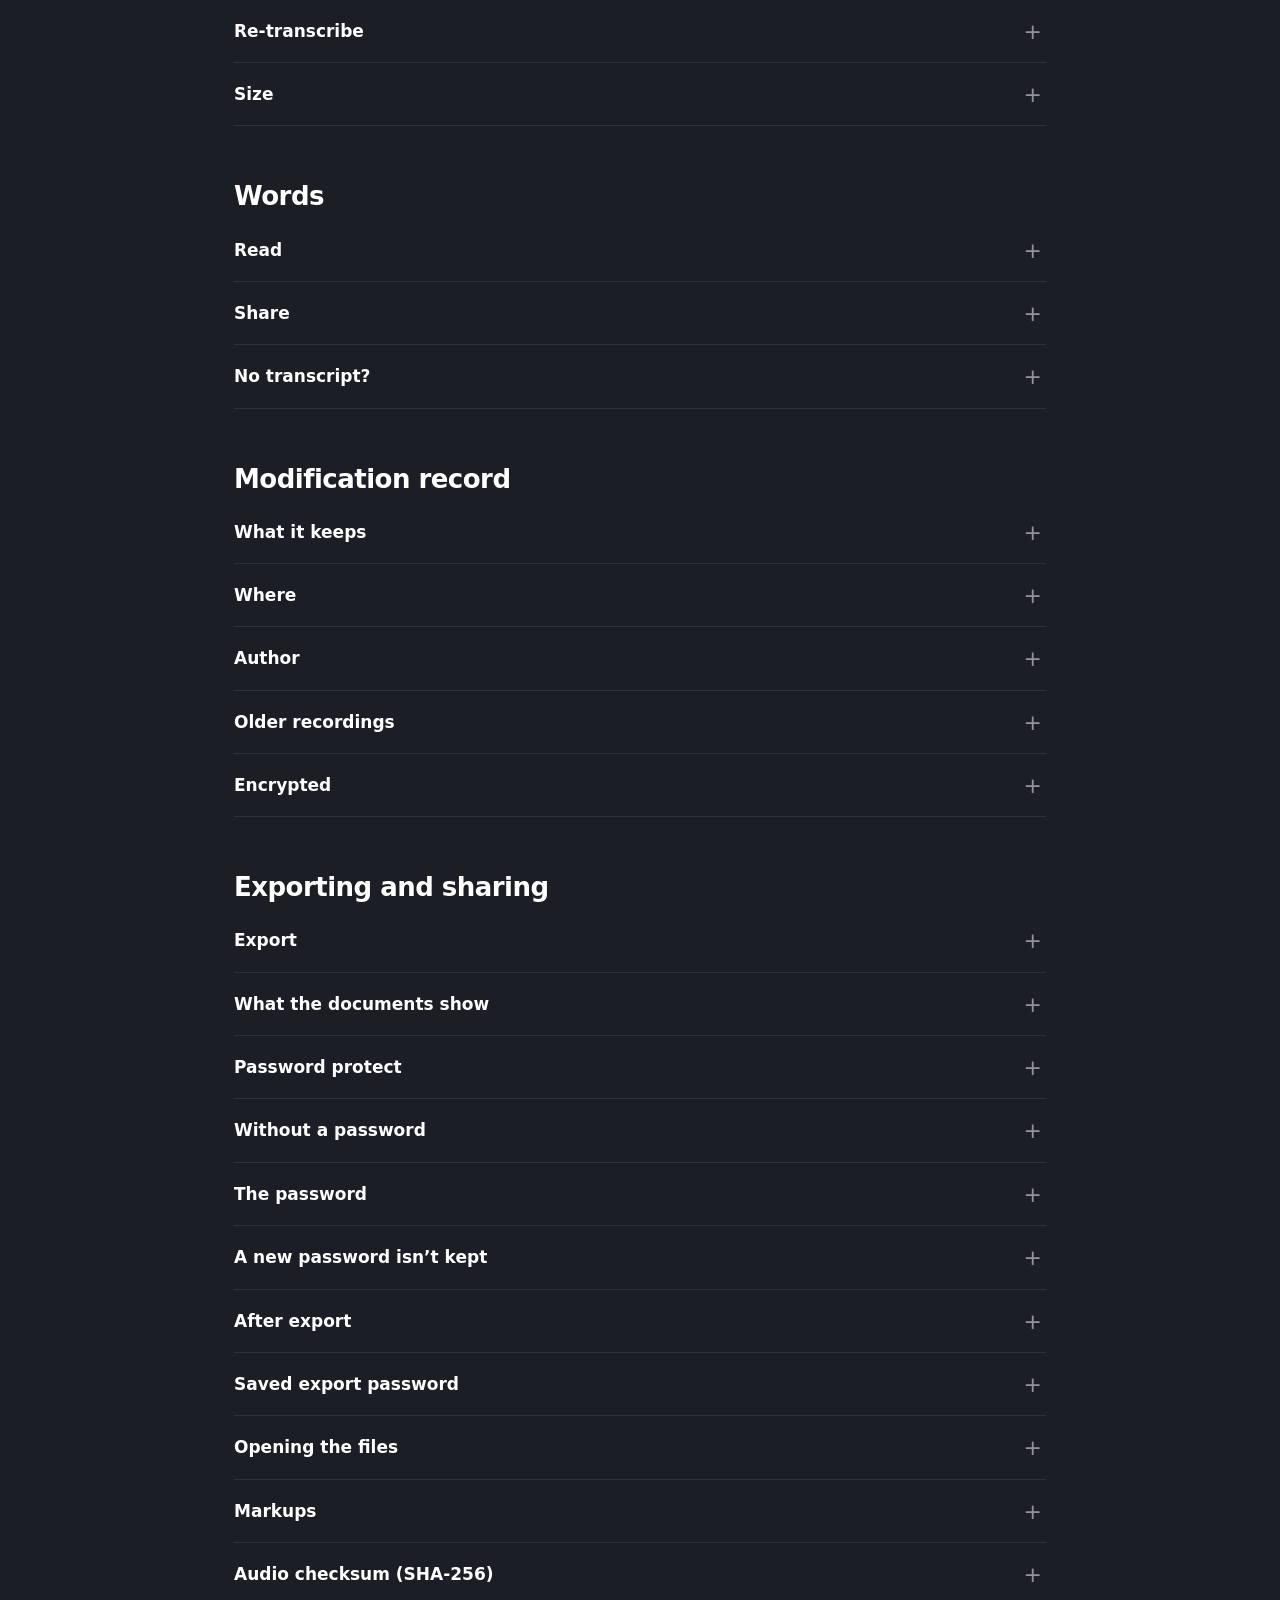
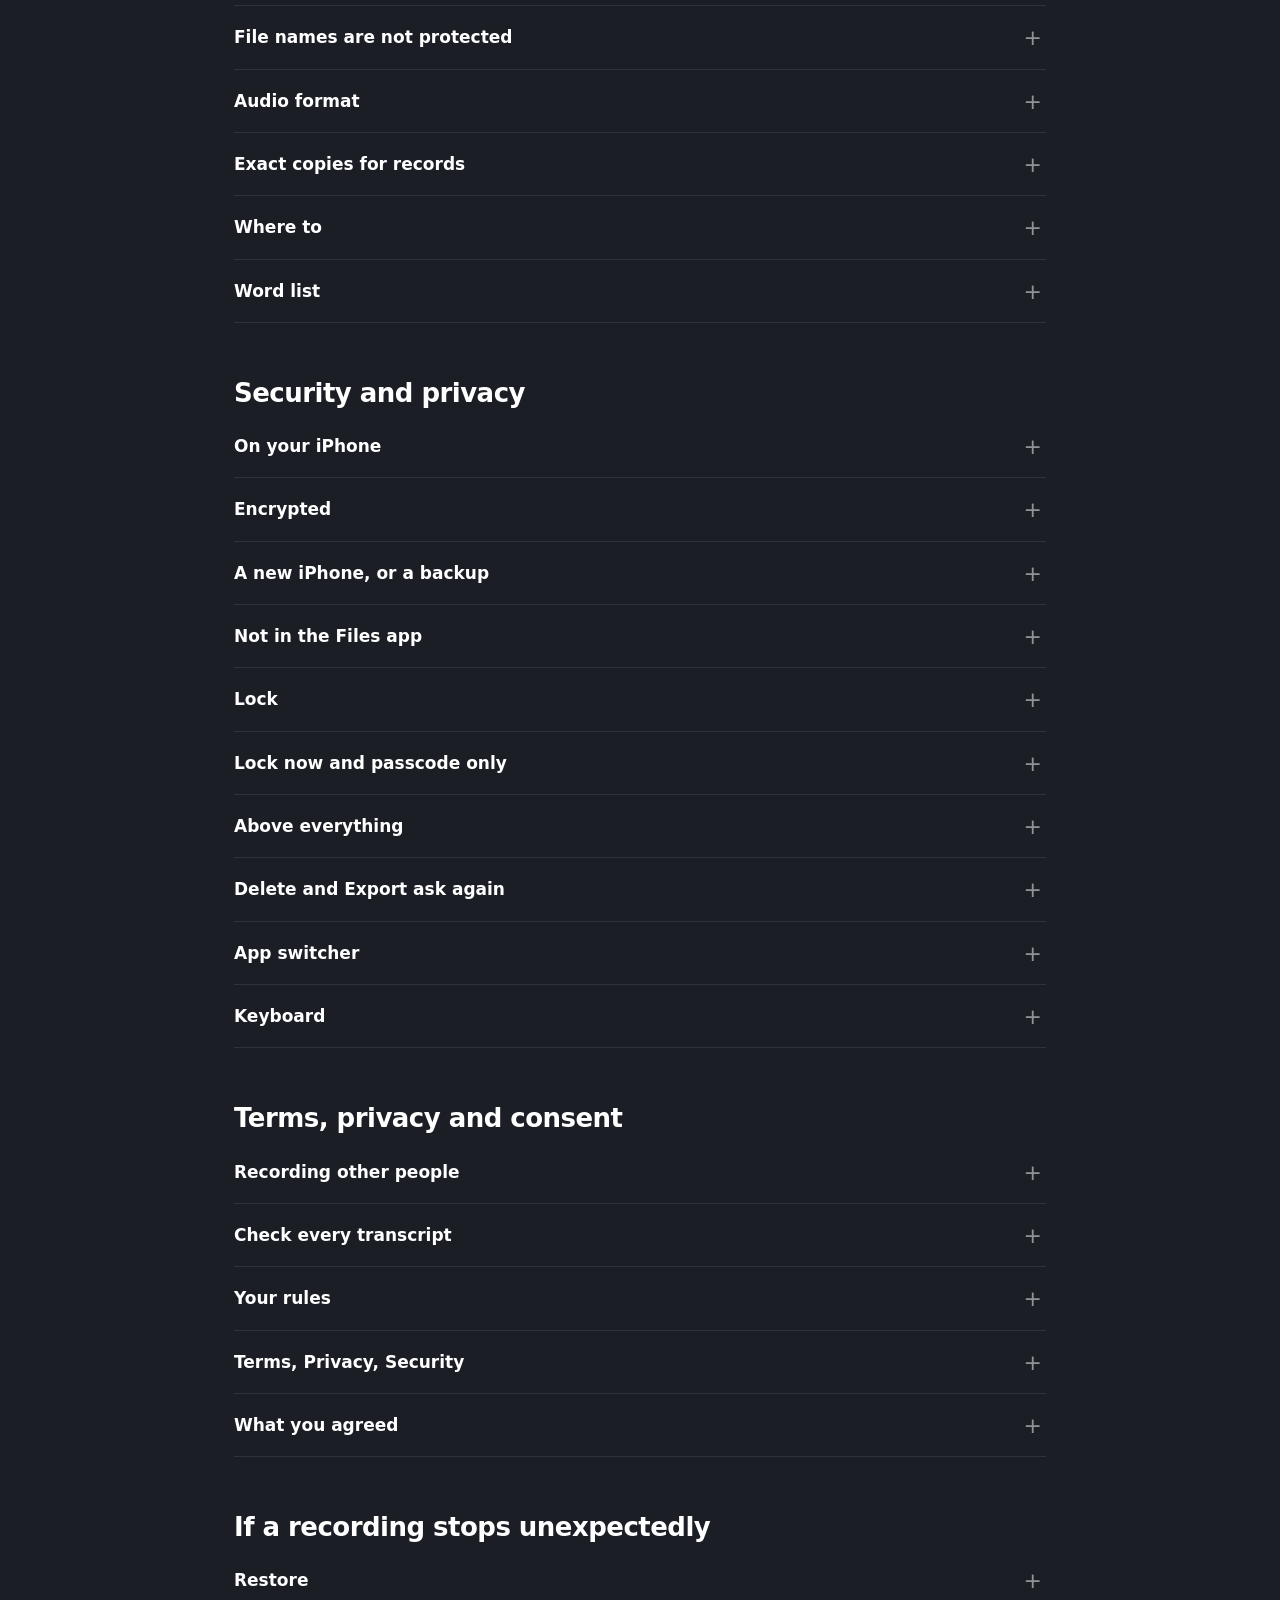
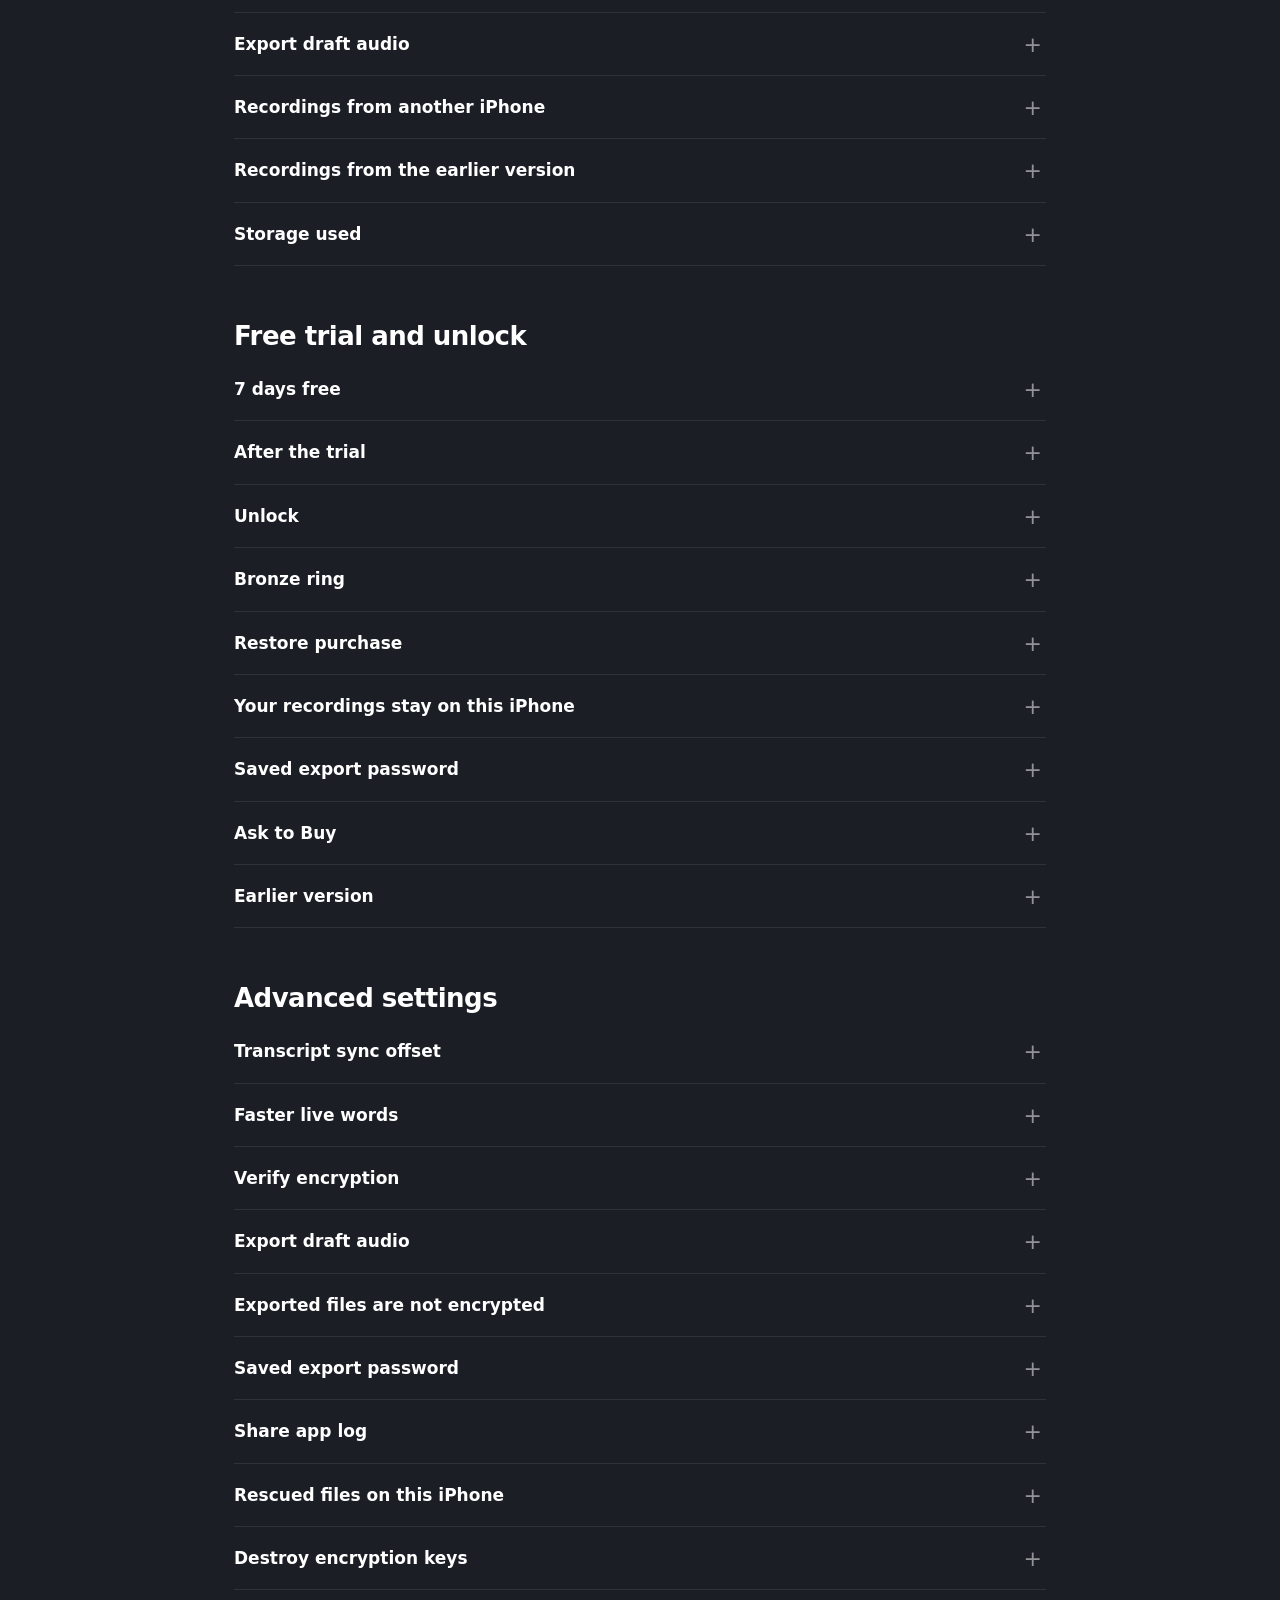
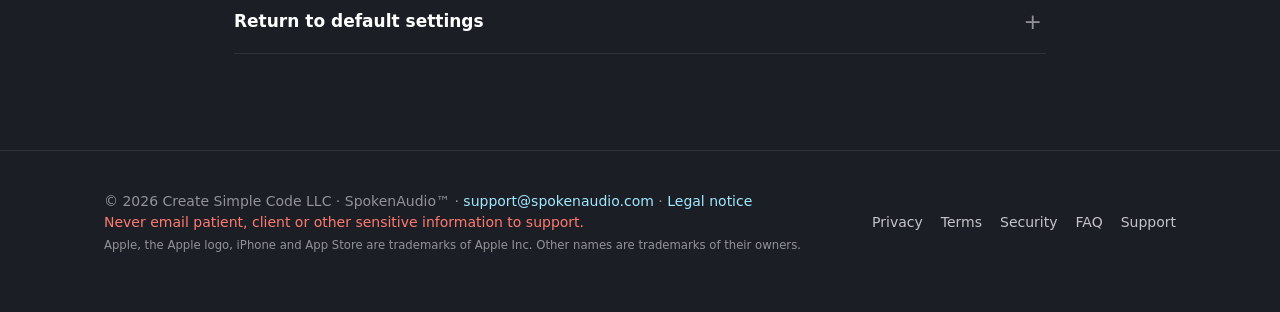
==== commit 47baa242: "Site: legal text and claims after the pre-launch legal review (2.7z-c) FAQ, Terms, Privacy and Secur" ====
--- a/faq/index.html
+++ b/faq/index.html
@@ -29,7 +29,7 @@
 <p class="lead">The same answers as Help inside the app, topic by topic.</p>
 <input class="search" id="q" type="search" placeholder="Search the answers" aria-label="Search the answers">
 <div class="toc"><a href="#recording">Recording</a><a href="#editing-with-ovr-and-ins">Editing with OVR and INS</a><a href="#moving-around-a-recording">Moving around a recording</a><a href="#stop-save-and-drafts">Stop, save and drafts</a><a href="#sessions">Sessions</a><a href="#words">Words</a><a href="#modification-record">Modification record</a><a href="#exporting-and-sharing">Exporting and sharing</a><a href="#security-and-privacy">Security and privacy</a><a href="#terms-privacy-and-consent">Terms, privacy and consent</a><a href="#if-a-recording-stops-unexpectedly">If a recording stops unexpectedly</a><a href="#free-trial-and-unlock">Free trial and unlock</a><a href="#advanced-settings">Advanced settings</a></div>
-<div class="faq-topic" id="recording"><h2>Recording</h2><details><summary>Start, pause, carry on</summary><div class="a"><p>REC starts a recording. Tap REC again to pause; RESUME (middle of the bottom row) carries on where you stopped. LENGTH at the top shows the recording’s length.</p></div></details><details><summary>Your words as you speak</summary><div class="a"><p>SpokenAudio writes your words while you dictate, on your iPhone (Apple’s speech engine). Words in italics are still being worked out; they settle a moment later.</p></div></details><details><summary>Microphone</summary><div class="a"><p>The mic button at the top left shows the microphone in use. Tap it to choose another (Apple’s microphone list). With “Same as System” the mic follows the headset you’re wearing.</p></div></details><details><summary>Auto-pause</summary><div class="a"><p>If no voice is heard for the time chosen in Settings ▸ Recording, you get a 30-second warning, then the recording pauses. Nothing is lost.</p></div></details><details><summary>Long recordings</summary><div class="a"><p>Recordings of several hours are fine. The audio is saved, encrypted, as you record, so a crash or a call doesn’t lose it (see If a recording stops unexpectedly).</p></div></details><details><summary>Recording effect</summary><div class="a"><p>Settings ▸ Voice screen ▸ Recording effect. Only for the look — the recording is never affected.</p><ul><li><b>Off</b> — the wheel as it is.</li><li><b>Voice</b> — a picture on the wheel that moves with your voice while you record: flat in silence, taller when you speak louder.</li><li><b>Glow only</b> — no picture; the wheel glows while something is happening.</li><li><b>Voice + glow</b> — both.</li><li><b>Voice style</b> — Strands, Ribbons, Silk (thin lines twisting into one ribbon), Aurora (soft glowing bands), 3D wave, Neon horizon (a colour wave over a grid floor), Bars (level bars behind REC), Dot matrix (columns of dots), Skyline (glowing level shapes on a grid floor), Code rain (bits of light rising out of a mist), Mist threads (threads of light rising and falling) or Burst (red rays from under REC). With a picture on, REC turns see-through so it shows. Neon horizon is the default.</li><li><b>Full page</b> — with the transcript on the full page the wheel is hidden: the picture plays inside REC and the glow rings REC.</li><li><b>Strength</b> — Subtle, Medium or Full — how tall and bright the picture and the glow are; at Full the glow also reaches further.</li><li><b>Reduce Motion</b> — with iPhone Settings ▸ Accessibility ▸ Motion ▸ Reduce Motion on, nothing moves and nothing breathes.</li></ul></div></details><details><summary>What the colours mean</summary><div class="a"><p>Only while something is happening; never when paused.</p><ul><li><b>Recording</b> — REC glows red; with a glow on, the wheel breathes cyan and its ring turns slowly.</li><li><b>Playing</b> — anything playing, also while paused in a recording: a steady cyan glow, and PLAY glows green.</li><li><b>Turning the wheel</b> — paused in a recording: steady amber with OVR, steady green with INS.</li><li><b>Recording an edit</b> — amber breathing for OVR, green for INS; the pill’s dot glows too.</li></ul></div></details></div><div class="faq-topic" id="editing-with-ovr-and-ins"><h2>Editing with OVR and INS</h2><details><summary>OVR — record over</summary><div class="a"><p>Put the cursor where the change starts, choose OVR, tap REC and speak. The new words replace the old ones for as long as you speak. On the full page the words being replaced are struck through as you go; at the pause you see exactly what was replaced.</p></div></details><details><summary>INS — add in</summary><div class="a"><p>Choose INS and tap REC: your new words go in at the cursor and everything after it moves along. Nothing is replaced.</p></div></details><details><summary>Switching OVR and INS</summary><div class="a"><p>Choose before you tap REC. While the microphone records, the pill can’t be switched (pause first). During an edit, the dot of OVR or INS glows.</p></div></details><details><summary>A paused take</summary><div class="a"><p>While a take is paused, REC at the same place carries it on. It becomes an edit when you record somewhere else, switch OVR/INS, press Undo or Stop.</p></div></details><details><summary>Undo and Redo</summary><div class="a"><p>Undo takes back the last edit, up to 100. Redo puts it back — until you record something new, which ends Redo.</p></div></details><details><summary>[word]</summary><div class="a"><p>A word in brackets is one an edit’s cut fell inside. Listen to it and check it.</p></div></details><details><summary>Where edits are</summary><div class="a"><p>Amber marks OVR, green marks INS, in the text and as ticks on the progress bar. Hold a finger on a tick to go to that edit.</p></div></details><details><summary>Edit a saved recording</summary><div class="a"><p>In Sessions, swipe left on it and tap Edit (or Edit recording in its details). You work on a copy; the original changes only when you save.</p></div></details></div><div class="faq-topic" id="moving-around-a-recording"><h2>Moving around a recording</h2><details><summary>Three views</summary><div class="a"><p>Pull the bar under the strip down or push it up: Strip (one moving line), Lines (a few lines above the strip) and Page (the whole text). Tap the bar to step through them.</p></div></details><details><summary>The wheel</summary><div class="a"><p>Turn it to wind through the recording; you hear the voice as you go (Settings ▸ Playback ▸ Scrub sound: Oxide, Electro or Silent).</p></div></details><details><summary>Skip buttons</summary><div class="a"><p>Either side of the wheel, and at the edges of the Page view.</p><ul><li><b>Tap</b> — one word.</li><li><b>Double tap</b> — previous or next sentence or edit (or 10 / 30 seconds, Settings ▸ Playback).</li><li><b>Hold</b> — the beginning or the end.</li></ul></div></details><details><summary>On the page</summary><div class="a"><p>Paused: tap a word to put the cursor after it. Playing: tap a word to play from it; hold to stop there. While recording, taps do nothing (pause first).</p></div></details><details><summary>Progress bar</summary><div class="a"><p>Drag to move; the length is at its right end.</p></div></details><details><summary>Playback speed</summary><div class="a"><p>Settings ▸ Playback.</p></div></details></div><div class="faq-topic" id="stop-save-and-drafts"><h2>Stop, save and drafts</h2><details><summary>STOP asks what to do</summary><div class="a"><ul><li><b>Save</b> — keeps the recording (a copy you edited replaces the original).</li><li><b>Save As</b> — keeps it as a new recording; the original stays as it was, and the copy keeps the original’s recording date.</li><li><b>Keep as draft</b> — keeps it unfinished in Sessions ▸ Drafts, to continue later.</li><li><b>Discard / Discard changes</b> — throws away this session’s work; an edited recording goes back to its last save.</li></ul></div></details><details><summary>Drafts</summary><div class="a"><p>Continue a draft with Continue (swipe left on it), rename it, or Save it. Drafts can be deleted automatically after 7, 30 or 90 days (Settings ▸ Recovery &amp; storage); saved recordings never are.</p></div></details><details><summary>The “i” button</summary><div class="a"><p>Left of +, for a recording that is open: when it was recorded and last saved, its length, words, size, edits, how many you can undo, words flagged for review. While you edit, it shows what has changed since the last save.</p></div></details></div><div class="faq-topic" id="sessions"><h2>Sessions</h2><details><summary>Your recordings</summary><div class="a"><p>All, Saved and Drafts, each with its count (All = saved + drafts). Tap ▶ to play one in the Voice tab, the page icon to read it in Words.</p></div></details><details><summary>List style</summary><div class="a"><p>Detailed or Simple (the list icon at the top).</p></div></details><details><summary>Sort</summary><div class="a"><p>By last change, date recorded, name, length, words or size, either way round (the ↕ icon). Sorted by size, each row shows its size.</p></div></details><details><summary>Swipes</summary><div class="a"><ul><li><b>Swipe right</b> — Export.</li><li><b>Swipe left on a saved recording</b> — Edit, Rename, Delete.</li><li><b>Swipe left on a draft</b> — Continue, Rename, Save, Delete. Renaming a draft keeps it a draft.</li></ul></div></details><details><summary>Details</summary><div class="a"><p>Tap a row: rename, play, edit, open the transcript, re-transcribe from the audio, the modification record, delete the audio or the transcript only, or delete the recording.</p></div></details><details><summary>Re-transcribe</summary><div class="a"><p>Writes the words again from the audio. The earlier words are kept.</p></div></details><details><summary>Size</summary><div class="a"><p>An edited recording keeps its original audio and every take, so it uses about twice the space of the audio alone.</p></div></details></div><div class="faq-topic" id="words"><h2>Words</h2><details><summary>Read</summary><div class="a"><p>The Words tab shows the transcript of the recording open in Voice (or the one you picked in Sessions), in paragraphs.</p></div></details><details><summary>Share</summary><div class="a"><p>The share button sends the text (after the Security Notice). Text selection and copying are off on purpose: words leave SpokenAudio only through Share.</p></div></details><details><summary>No transcript?</summary><div class="a"><p>Re-transcribe it from its audio right there.</p></div></details></div><div class="faq-topic" id="modification-record"><h2>Modification record</h2><details><summary>What it keeps</summary><div class="a"><p>Every OVR and INS made in a recording: its number, when it was made, who made it, where, how long, the words removed and added, and whether it is in the recording, undone, or was dropped (undone, then ended by new recording).</p></div></details><details><summary>Where</summary><div class="a"><p>The “i” button ▸ Modification record, or Sessions ▸ details ▸ Modification record. Detailed list style shows every edit with its words; Simple shows one line per edit, with “Show all changes” for undone and dropped edits.</p></div></details><details><summary>Author</summary><div class="a"><p>Your name from Settings ▸ Profile ▸ Name (“SA user” if blank). Changing it later does not change edits already made.</p></div></details><details><summary>Older recordings</summary><div class="a"><p>Edits made before the record existed are marked “before the record”: date, place and length are known; words only for the last 100 edits.</p></div></details><details><summary>Encrypted</summary><div class="a"><p>The record holds your words, so it is encrypted like your audio. In an export, the Word document’s record table shows the words each edit removed and added; the spreadsheet file (.csv) gives dates, times, places, lengths and counts — no words.</p></div></details></div><div class="faq-topic" id="exporting-and-sharing"><h2>Exporting and sharing</h2><details><summary>Export</summary><div class="a"><p>Swipe right in Sessions, or Export in details. Several recordings at once: select, then Export. Choose any of:</p><ul><li><b>Word document (.docx)</b> — the transcript; with Full, also the modification record table and the audio checksum.</li><li><b>PDF (.pdf)</b> — the same content as the Word document, to read, print or sign; with Full or Custom it ends with “Reviewed and approved”, signature and date lines and your Default signature (Settings ▸ Profile; the lines stay when it is blank).</li><li><b>Plain text (.txt)</b> — the transcript as plain text. Plain text can’t hold a password, so with the password on it goes in the encrypted .7z — also when there is no audio.</li><li><b>Audio (.7z)</b> — the recording in a .7z archive — with the modification record as a spreadsheet file (.csv) when the recording was edited.</li></ul></div></details><details><summary>What the documents show</summary><div class="a"><p>Above the password step:</p><ul><li><b>Full</b> — the default: markups, the modification record, the audio checksum (SHA-256) and the record as a spreadsheet (.csv).</li><li><b>Clean copy</b> — the final words only — no markups, no record, no checksum, no .csv. The record stays in SpokenAudio.</li><li><b>Custom</b> — switch each of the four on or off; SpokenAudio remembers your choice.</li></ul></div></details><details><summary>Password protect</summary><div class="a"><p>On for every export: the Word document and the PDF are encrypted with AES-256, and the audio, the plain text and the .csv go in one .7z archive encrypted with AES-256, with the names of the files inside hidden too. One password opens every file of that export.</p></div></details><details><summary>Without a password</summary><div class="a"><p>You can turn protection off for one export; SpokenAudio asks every time and never remembers it. Every file is then plain, the text and the .csv too. Anyone who gets those files can read and hear everything — don’t use it for patient, client or other confidential information.</p></div></details><details><summary>The password</summary><div class="a"><p>A new one for each export, made by your iPhone:</p><ul><li><b>Random (16)</b> — 16 letters and digits in four groups, like K7mQ-4tXw-9hRc-2pLz. The dashes are part of it.</li><li><b>Random words (7)</b> — seven words joined by dashes — easier to read out over the phone.</li><li><b>My own</b> — at least 15 characters; avoid words, names, dates and keyboard runs. Use plain dashes and quotes: a recipient typing on a computer can’t type the long dash or curly quotes iPhone may put in.</li></ul></div></details><details><summary>A new password isn’t kept</summary><div class="a"><p>A new password is shown once, after the export, and SpokenAudio doesn’t keep it (only a password you save under Saved export password is kept). If it is lost, the files can’t be opened — by anyone, including SpokenAudio.</p></div></details><details><summary>After export</summary><div class="a"><p>Copy puts the password on this iPhone’s clipboard only (not your other devices) for 60 seconds. Print prints the password and the export ID only. Send the password a different way from the files — a call, a text, in person — and keep it in a password manager app or another secure place.</p></div></details><details><summary>Saved export password</summary><div class="a"><p>Settings ▸ Advanced ▸ Saved export password keeps one password for every export, on this iPhone only, with Face ID to see, use, replace or remove it. Convenient, but if it ever leaks it opens every file you have sent with it; a new password for each export limits a leak to one export.</p></div></details><details><summary>Opening the files</summary><div class="a"><p>The recipient needs the password and:</p><ul><li><b>Word document</b> — Microsoft Word (current versions) asks for the password. Some other apps can’t open password-protected Word files.</li><li><b>PDF</b> — Adobe Acrobat Reader, Preview on Mac, Chrome and the iPhone Files app ask for the password. A few older PDF apps can’t open AES-256 PDFs.</li><li><b>Audio archive</b> — an app that opens 7z archives encrypted with AES-256 — for example 7-Zip on Windows, or Keka or The Unarchiver on Mac. Some built-in tools, such as the iPhone Files app, can’t open it.</li><li><b>On iPhone or iPad</b> — an unzip app that opens password-protected 7z archives.</li><li><b>Password managers</b> — any password manager app works: it only stores the password, so its encryption doesn’t need to match the files’.</li></ul></div></details><details><summary>Markups</summary><div class="a"><p>Word: your edits arrive as Word’s own Track Changes — accept or reject each one in Word. Each OVR and INS is a revision with its author and time: removed words struck through, added words underlined. PDF: removed words struck through in red, added words underlined in green, with the edit’s number from the record. Plain text: [brackets] round words to check. Markups off: the final words only. An edit that can’t be placed exactly in the text is listed in the record and the document says so.</p></div></details><details><summary>Audio checksum (SHA-256)</summary><div class="a"><p>A checksum is a 64-character fingerprint of a file’s exact bytes. Change one byte and it is completely different — so it shows whether an audio file is the one this transcript was made from, and that it wasn’t changed. The Word document, the PDF, the plain text and the checksum file give:</p><ul><li><b>The recording as WAV</b> — always. Any WAV export of this version of the recording gives the same fingerprint. An edit (OVR or INS) changes the audio, so it changes the fingerprint — that is the point.</li><li><b>The audio file in this export</b> — when the audio goes with it, in the format you chose. This one matches only that file.</li><li><b>Why WAV, ALAC and M4A differ</b> — they store the same recording differently: WAV as is, ALAC packed smaller with nothing lost, M4A smallest with tiny changes you can’t hear. Different bytes, different fingerprints. ALAC and M4A files also record when they were written, so exporting one again gives a new fingerprint; a WAV export gives the same one every time.</li><li><b>The checksum file</b> — with the audio, a short checksum .txt goes too (inside the .7z with a password) giving the same values, so they’re at hand next to the audio. It is a convenience copy that could be changed along with the audio; the password-protected Word document or PDF is the record to rely on.</li><li><b>To check a file</b> — Windows, with 7-Zip: right-click the file → CRC SHA → SHA-256 (on Windows 11, Show more options first), or PowerShell: Get-FileHash and the file. Mac: a checksum app, or Terminal: shasum -a 256 and the file. Compare with the document; capital letters don’t matter. A different result means a different or changed file.</li><li><b>Where it is safe</b> — inside the password-protected Word document and PDF. The .7z archive can’t show a change by itself.</li></ul></div></details><details><summary>File names are not protected</summary><div class="a"><p>Anyone who sees the files sees their names. Each export offers a name with no personal details, like SA-7KQ4M2 2026-11-08 14.32; if you type one that may identify someone (a name, a birth date, a record number), you are asked first.</p></div></details><details><summary>Audio format</summary><div class="a"><p>Under Audio, choose:</p><ul><li><b>WAV</b> — an exact copy; the largest file; opens everywhere.</li><li><b>ALAC</b> — an exact copy (Apple Lossless, .m4a), about half the size of WAV.</li><li><b>M4A</b> — the smallest (AAC) — a small fraction of the WAV; very slightly changed, with no difference you’d hear in speech.</li></ul></div></details><details><summary>Exact copies for records</summary><div class="a"><p>For legal or medical records, an exact copy (WAV or ALAC) is the safer choice. Your recordings inside SpokenAudio always stay exact, whatever you export.</p></div></details><details><summary>Where to</summary><div class="a"><p>Share files… opens the share panel: Mail, Messages, AirDrop, or Save to Files — which includes iCloud Drive and any cloud drive app you have set up in Files (Google Drive, OneDrive, Dropbox). The files are deleted from this iPhone when sharing finishes.</p></div></details><details><summary>Word list</summary><div class="a"><p>Random-word passwords use the EFF Large Wordlist (Electronic Frontier Foundation), licensed CC BY 3.0 US; adapted: 4 words with a hyphen removed.</p></div></details></div><div class="faq-topic" id="security-and-privacy"><h2>Security and privacy</h2><details><summary>On your iPhone</summary><div class="a"><p>Speech is turned into words on your iPhone. No audio or text is sent anywhere unless you export or share it. iCloud or computer backups of this iPhone include SpokenAudio’s files, still encrypted.</p></div></details><details><summary>Encrypted</summary><div class="a"><p>Audio, words, and the modification record are encrypted with AES-256-GCM as they are saved. The key is kept in this iPhone’s Keychain and can’t be used on any other iPhone.</p></div></details><details><summary>A new iPhone, or a backup</summary><div class="a"><p>Recordings can’t be opened on another iPhone — not even from an iCloud or computer backup restored to a new iPhone. Before you change iPhones, export the recordings you want to keep (Sessions ▸ Export). Destroy encryption keys makes them unreadable on this iPhone.</p></div></details><details><summary>Not in the Files app</summary><div class="a"><p>SpokenAudio’s files can’t be browsed in the Files app; they leave only through Export, or Share on the Words tab.</p></div></details><details><summary>Lock</summary><div class="a"><p>Settings ▸ Security ▸ Lock SpokenAudio: Face ID (or your passcode) to open SpokenAudio. It locks:</p><ul><li><b>When it opens</b> — every time.</li><li><b>When you leave it</b> — at once — unless it is recording.</li><li><b>After the auto-lock time</b> — without a touch, also while a recording is paused (“Never”: only when it opens and when you leave it).</li><li><b>Never while recording</b> — dictation is never interrupted by the lock.</li></ul></div></details><details><summary>Above everything</summary><div class="a"><p>The lock covers every open page, sheet and share panel; after Face ID you are back exactly where you were. With VoiceOver, only the lock screen is read.</p></div></details><details><summary>Delete and Export ask again</summary><div class="a"><p>With the lock on, deleting a recording, a draft, its audio or its transcript asks for Face ID or your passcode every time; exporting, and sharing a transcript from the Words tab, ask once every 5 minutes, and again after SpokenAudio locks. Lock off: nothing is asked.</p></div></details><details><summary>App switcher</summary><div class="a"><p>When you switch apps, SpokenAudio shows only its icon — never your words, recording names or lengths. The same while a call, Siri or Control Center is on top.</p></div></details><details><summary>Keyboard</summary><div class="a"><p>Keyboards from other apps aren’t supported yet — SpokenAudio uses Apple’s keyboard. A keyboard from another app, once given Full Access, can send what you type to its maker; inside SpokenAudio, what you type (recording names, passwords, your name) never goes to one.</p></div></details></div><div class="faq-topic" id="terms-privacy-and-consent"><h2>Terms, privacy and consent</h2><details><summary>Recording other people</summary><div class="a"><p>Many places, including California, require everyone being recorded to agree first. Tell people and get their consent before you record them — that is yours to do, not SpokenAudio’s.</p></div></details><details><summary>Check every transcript</summary><div class="a"><p>Speech recognition makes mistakes: words, names, numbers and doses can be misheard or missed. Check the transcript against the audio before you rely on it. SpokenAudio is a tool, not medical or legal advice.</p></div></details><details><summary>Your rules</summary><div class="a"><p>Patient, client and confidentiality rules (HIPAA, privilege, GDPR) are yours to follow when you record, export and share.</p></div></details><details><summary>Terms, Privacy, Security</summary><div class="a"><p>Settings ▸ Legal, or Support on the Help page: the Terms of Use, the Privacy Policy, and Security and standards (the published encryption standards SpokenAudio uses). They open with no internet, and are also at spokenaudio.com.</p></div></details><details><summary>What you agreed</summary><div class="a"><p>Settings ▸ Legal shows the Terms version you agreed to and when, and when you agreed to the first-export notice. It is kept on this iPhone only; we never receive it.</p></div></details></div><div class="faq-topic" id="if-a-recording-stops-unexpectedly"><h2>If a recording stops unexpectedly</h2><details><summary>Restore</summary><div class="a"><p>If SpokenAudio stops during a recording (crash, battery, a call), the next time it opens it asks: Restore, or Keep as draft. The audio recorded up to that moment is kept either way.</p><ul><li><b>Restore</b> — opens it in the Voice tab, writes its words again from the audio, and you carry on.</li><li><b>Keep as draft</b> — leaves it in Sessions ▸ Drafts; Continue there does the same as Restore later.</li></ul></div></details><details><summary>Export draft audio</summary><div class="a"><p>Settings ▸ Advanced — only for a draft that won’t open. It copies the draft’s audio out as plain audio files to share, with its modification record and a read-me that says how the pieces fit. It never changes the draft and brings nothing back into SpokenAudio. A second that can’t be read is written as silence, so everything still lines up.</p></div></details><details><summary>Storage used</summary><div class="a"><p>Settings ▸ Recovery &amp; storage: saved recordings and drafts, every file.</p></div></details></div><div class="faq-topic" id="free-trial-and-unlock"><h2>Free trial and unlock</h2><details><summary>7 days free</summary><div class="a"><p>Every feature is free for 7 days from when you tap Start free trial. The trial belongs to your Apple account: another iPhone, or deleting and reinstalling SpokenAudio, continues the same 7 days. Sessions and Settings ▸ SpokenAudio show the days left.</p></div></details><details><summary>After the trial</summary><div class="a"><p>You can still open, play, read and export every recording and draft, with or without a password.</p><ul><li><b>Needs the unlock</b> — recording, OVR and INS editing, Edit and Continue, re-transcribing, and changing settings.</li><li><b>Settings</b> — stay exactly as you set them and keep working that way. The app lock, Export draft audio and Destroy all encryption keys can still be used.</li><li><b>A recording in progress</b> — is never cut off: if the trial ends while you record, carry on until you stop, and it is saved.</li></ul></div></details><details><summary>Unlock</summary><div class="a"><p>One purchase, no subscription. It unlocks SpokenAudio on every iPhone signed in to the same Apple account. Apple shows the price for your country when you unlock.</p></div></details><details><summary>Restore purchase</summary><div class="a"><p>On the Welcome screen, the unlock screen and Settings ▸ SpokenAudio. Use it on a new iPhone, or after reinstalling, if SpokenAudio doesn’t show Unlocked by itself.</p></div></details><details><summary>Your recordings stay on this iPhone</summary><div class="a"><p>The unlock goes with your Apple account; recordings don’t move to your other devices or a new iPhone. Export the ones you want to keep elsewhere, and keep the passwords of protected exports safe: without them those files can’t be opened, by anyone.</p></div></details><details><summary>Saved export password</summary><div class="a"><p>Before the trial starts and after it ends, each export uses a new password. My saved password comes back when you unlock.</p></div></details><details><summary>Ask to Buy</summary><div class="a"><p>If a parent approves purchases, the screen says it is waiting. SpokenAudio unlocks by itself when the purchase is approved.</p></div></details><details><summary>Earlier version</summary><div class="a"><p>If you used the earlier version of SpokenAudio on this iPhone, a fresh 7-day trial starts automatically when you first open this version (until 31 January 2027).</p></div></details></div><div class="faq-topic" id="advanced-settings"><h2>Advanced settings</h2><details><summary>Transcript sync offset</summary><div class="a"><p>Moves the highlighted word earlier or later against the voice (default −0.25 s).</p></div></details><details><summary>Faster live words</summary><div class="a"><p>Shows words sooner while you dictate; Apple notes they may be slightly less accurate.</p></div></details><details><summary>Verify encryption</summary><div class="a"><p>Checks that encryption works on this iPhone.</p></div></details><details><summary>Export draft audio</summary><div class="a"><p>See If a recording stops unexpectedly. Choose the drafts and a format (WAV, ALAC or M4A); you see the size and the free space first; you can leave the screen while it runs, and Cancel stops it. Then Share or Delete.</p></div></details><details><summary>Exported files are not encrypted</summary><div class="a"><p>Files you don’t share are deleted when you tap Delete, and otherwise the next time SpokenAudio opens.</p></div></details><details><summary>Saved export password</summary><div class="a"><p>Set, change or remove the one password “My saved password” uses when you export. See Exporting and sharing.</p></div></details><details><summary>Share app log</summary><div class="a"><p>Settings ▸ Advanced ▸ Share app log: SpokenAudio’s own log, for support if something goes wrong — times, numbers and settings, never your words, recording names or device names. Choose the last 24 hours or everything kept (about two weeks), then send it the way you choose. Nothing is sent unless you share it.</p></div></details><details><summary>Rescued files on this iPhone</summary><div class="a"><p>Shown only if an earlier version left plain (not encrypted) audio copies of drafts on this iPhone. They are kept out of iPhone backups; Delete removes them (Face ID or passcode with the lock on). Your drafts are not affected, but a copy of a draft you have since deleted is the last copy of that audio.</p></div></details><details><summary>Destroy encryption keys</summary><div class="a"><p>Makes every recording and transcript unreadable on this iPhone, and removes the saved export password. Only when you retire this iPhone. SpokenAudio has no undo; a backup of this iPhone made earlier may still contain them.</p></div></details><details><summary>Return to default settings</summary><div class="a"><p>Puts settings back as they came. Your recordings, your profile and your lock are not touched.</p></div></details></div>
+<div class="faq-topic" id="recording"><h2>Recording</h2><details><summary>Start, pause, carry on</summary><div class="a"><p>REC starts a recording. Tap REC again to pause; RESUME (middle of the bottom row) carries on where you stopped. LENGTH at the top shows the recording’s length.</p></div></details><details><summary>Your words as you speak</summary><div class="a"><p>SpokenAudio writes your words while you dictate, on your iPhone (Apple’s speech engine). Words in italics are still being worked out; they settle a moment later.</p></div></details><details><summary>New recording (+)</summary><div class="a"><p>+ starts a new recording. While one is open — recording, paused or playing — SpokenAudio asks first, and the open one stays in Drafts.</p></div></details><details><summary>Microphone</summary><div class="a"><p>The mic button at the top left shows the microphone in use. Tap it to choose another (Apple’s microphone list). With “Same as System” the mic follows the headset you’re wearing.</p></div></details><details><summary>Auto-pause</summary><div class="a"><p>If no voice is heard for the time chosen in Settings ▸ Recording, you get a 30-second warning, then the recording pauses. Nothing is lost.</p></div></details><details><summary>Long recordings</summary><div class="a"><p>Recordings of several hours are fine. The audio is saved, encrypted, as you record, so a crash or a call doesn’t lose it (see If a recording stops unexpectedly).</p></div></details><details><summary>Recording effect</summary><div class="a"><p>Settings ▸ Voice screen ▸ Recording effect. Only for the look — the recording is never affected.</p><ul><li><b>Off</b> — the wheel as it is.</li><li><b>Voice</b> — a picture on the wheel that moves with your voice while you record: flat in silence, taller when you speak louder.</li><li><b>Glow only</b> — no picture; the wheel glows while something is happening.</li><li><b>Voice + glow</b> — both.</li><li><b>Voice style</b> — Strands, Ribbons, Silk (thin lines twisting into one ribbon), Aurora (soft glowing bands), 3D wave, Neon horizon (a colour wave over a grid floor), Bars (level bars behind REC), Dot matrix (columns of dots), Skyline (glowing level shapes on a grid floor), Code rain (bits of light rising out of a mist), Mist threads (threads of light rising and falling) or Burst (red rays from under REC). With a picture on, REC turns see-through so it shows. Neon horizon is the default.</li><li><b>Full page</b> — with the transcript on the full page the wheel is hidden: the picture plays inside REC and the glow rings REC.</li><li><b>Strength</b> — Subtle, Medium or Full — how tall and bright the picture and the glow are; at Full the glow also reaches further.</li><li><b>Reduce Motion</b> — with iPhone Settings ▸ Accessibility ▸ Motion ▸ Reduce Motion on, nothing moves and nothing breathes.</li></ul></div></details><details><summary>What the colours mean</summary><div class="a"><p>Only while something is happening; never when paused.</p><ul><li><b>Recording</b> — REC glows red; with a glow on, the wheel breathes cyan and its ring turns slowly.</li><li><b>Playing</b> — anything playing, also while paused in a recording: a steady cyan glow, and PLAY glows green.</li><li><b>Turning the wheel</b> — paused in a recording: steady amber with OVR, steady green with INS.</li><li><b>Recording an edit</b> — amber breathing for OVR, green for INS; the pill’s dot glows too.</li></ul></div></details></div><div class="faq-topic" id="editing-with-ovr-and-ins"><h2>Editing with OVR and INS</h2><details><summary>OVR — record over</summary><div class="a"><p>Put the cursor where the change starts, choose OVR, tap REC and speak. The new words replace the old ones for as long as you speak. On the full page the words being replaced are struck through as you go; at the pause you see exactly what was replaced.</p></div></details><details><summary>INS — add in</summary><div class="a"><p>Choose INS and tap REC: your new words go in at the cursor and everything after it moves along. Nothing is replaced.</p></div></details><details><summary>Default mode</summary><div class="a"><p>Settings: Default OVR/INS mode chooses whether a new edit starts as OVR or INS.</p></div></details><details><summary>Switching OVR and INS</summary><div class="a"><p>Choose before you tap REC. While the microphone records, the pill can’t be switched (pause first). During an edit, the dot of OVR or INS glows.</p></div></details><details><summary>A paused take</summary><div class="a"><p>While a take is paused, REC at the same place carries it on. It becomes an edit when you record somewhere else, switch OVR/INS, press Undo or Stop.</p></div></details><details><summary>Undo and Redo</summary><div class="a"><p>Undo takes back the last edit, up to 100. Redo puts it back — until you record something new, which ends Redo.</p></div></details><details><summary>[word]</summary><div class="a"><p>A word in brackets is one an edit’s cut fell inside. Listen to it and check it.</p></div></details><details><summary>Where edits are</summary><div class="a"><p>Amber marks OVR, green marks INS, in the text and as ticks on the progress bar. Hold a finger on a tick to go to that edit.</p></div></details><details><summary>Edit a saved recording</summary><div class="a"><p>In Sessions, swipe left on it and tap Edit (or Edit recording in its details). You work on a copy; the original changes only when you save.</p></div></details></div><div class="faq-topic" id="moving-around-a-recording"><h2>Moving around a recording</h2><details><summary>Transcript size</summary><div class="a"><p>Settings: Transcript size when the app opens sets how large the words are each time SpokenAudio starts.</p></div></details><details><summary>Three views</summary><div class="a"><p>Pull the bar under the strip down or push it up: Strip (one moving line), Lines (a few lines above the strip) and Page (the whole text). Tap the bar to step through them.</p></div></details><details><summary>The wheel</summary><div class="a"><p>Turn it to wind through the recording; you hear the voice as you go (Settings ▸ Playback ▸ Scrub sound: Oxide, Electro or Silent).</p></div></details><details><summary>Skip buttons</summary><div class="a"><p>Either side of the wheel, and at the edges of the Page view.</p><ul><li><b>Tap</b> — one word.</li><li><b>Double tap</b> — previous or next sentence or edit (or 10 / 30 seconds, Settings ▸ Playback).</li><li><b>Hold</b> — the beginning or the end.</li></ul></div></details><details><summary>On the page</summary><div class="a"><p>Paused: tap a word to put the cursor after it. Playing: tap a word to play from it; hold to stop there. While recording, taps do nothing (pause first).</p></div></details><details><summary>Progress bar</summary><div class="a"><p>Drag to move; the length is at its right end.</p></div></details><details><summary>Hold PLAY</summary><div class="a"><p>Hold PLAY to play from the beginning.</p></div></details><details><summary>Playback speed</summary><div class="a"><p>Settings ▸ Playback.</p></div></details></div><div class="faq-topic" id="stop-save-and-drafts"><h2>Stop, save and drafts</h2><details><summary>STOP asks what to do</summary><div class="a"><ul><li><b>Save</b> — keeps the recording (a copy you edited replaces the original).</li><li><b>Save As</b> — keeps it as a new recording; the original stays as it was, and the copy keeps the original’s recording date.</li><li><b>Keep as draft</b> — keeps it unfinished in Sessions ▸ Drafts, to continue later.</li><li><b>Discard / Discard changes</b> — throws away this session’s work; an edited recording goes back to its last save.</li></ul></div></details><details><summary>Name already used</summary><div class="a"><p>Saving with a name another recording has asks first: Replace overwrites that recording; Keep Both saves this one as “Name 2”.</p></div></details><details><summary>Drafts</summary><div class="a"><p>Continue a draft with Continue (swipe left on it), rename it, or Save it. Drafts can be deleted automatically after 7, 30 or 90 days (Settings ▸ Recovery &amp; Storage); saved recordings never are.</p></div></details><details><summary>The “i” button</summary><div class="a"><p>Left of +, for a recording that is open: when it was recorded and last saved, its length, words, size, edits, how many you can undo, words flagged for review. While you edit, it shows what has changed since the last save.</p></div></details></div><div class="faq-topic" id="sessions"><h2>Sessions</h2><details><summary>Your recordings</summary><div class="a"><p>All, Saved and Drafts, each with its count (All = saved + drafts). Tap ▶ to play one in the Voice tab, the page icon to read it in Words.</p></div></details><details><summary>List style</summary><div class="a"><p>Detailed or Simple (the list icon at the top).</p></div></details><details><summary>Sort</summary><div class="a"><p>By last change, date recorded, name, length, words or size, either way round (the ↕ icon). Sorted by size, each row shows its size.</p></div></details><details><summary>Swipes</summary><div class="a"><ul><li><b>Swipe right</b> — Export.</li><li><b>Swipe left on a saved recording</b> — Edit, Rename, Delete.</li><li><b>Swipe left on a draft</b> — Continue, Rename, Save, Delete. Renaming a draft keeps it a draft.</li></ul></div></details><details><summary>Details</summary><div class="a"><p>Tap a row: rename, play, edit, open the transcript, re-transcribe from the audio, the modification record, delete the audio or the transcript only, or delete the recording.</p></div></details><details><summary>Re-transcribe</summary><div class="a"><p>Writes the words again from the audio. The earlier words can’t be brought back in the app, and earlier edits can no longer be undone.</p></div></details><details><summary>Size</summary><div class="a"><p>An edited recording keeps its original audio and every take, so it uses about twice the space of the audio alone.</p></div></details></div><div class="faq-topic" id="words"><h2>Words</h2><details><summary>Read</summary><div class="a"><p>The Words tab shows the transcript of the recording open in Voice (or the one you picked in Sessions), in paragraphs.</p></div></details><details><summary>Share</summary><div class="a"><p>The share button sends the text (after the Security Notice). Text selection and copying are off on purpose: words leave SpokenAudio only through Share.</p></div></details><details><summary>No transcript?</summary><div class="a"><p>Re-transcribe it from its audio right there.</p></div></details></div><div class="faq-topic" id="modification-record"><h2>Modification record</h2><details><summary>What it keeps</summary><div class="a"><p>Every OVR and INS made in a recording: its number, when it was made, who made it, where, how long, the words removed and added, and whether it is in the recording, undone, or was dropped (undone, then ended by new recording).</p></div></details><details><summary>Where</summary><div class="a"><p>The “i” button ▸ Modification record, or Sessions ▸ details ▸ Modification record. Detailed list style shows every edit with its words; Simple shows one line per edit, with “Show all changes” for undone and dropped edits.</p></div></details><details><summary>Author</summary><div class="a"><p>Your name from Settings ▸ Profile ▸ Name (“SA user” if blank). Changing it later does not change edits already made.</p></div></details><details><summary>Older recordings</summary><div class="a"><p>Edits made before the record existed are marked “before the record”: date, place and length are known; words only for the last 100 edits.</p></div></details><details><summary>Encrypted</summary><div class="a"><p>The record holds your words, so it is encrypted like your audio. In an export, the Word document’s record table shows the words each edit removed and added; the spreadsheet file (.csv) gives dates, times, places, lengths and counts — no words.</p></div></details></div><div class="faq-topic" id="exporting-and-sharing"><h2>Exporting and sharing</h2><details><summary>Export</summary><div class="a"><p>Swipe right in Sessions, or Export in details. Several recordings at once: select, then Export. Choose any of:</p><ul><li><b>Word document (.docx)</b> — the transcript; with Full, also the modification record table and the audio checksum.</li><li><b>PDF (.pdf)</b> — the same content as the Word document, to read, print or sign; with Full or Custom it ends with “Reviewed and approved”, signature and date lines and your Default signature (Settings ▸ Profile; the lines stay when it is blank).</li><li><b>Plain text (.txt)</b> — the transcript as plain text. Plain text can’t hold a password, so with the password on it goes in the encrypted .7z — also when there is no audio.</li><li><b>Audio (.7z)</b> — the recording in a .7z archive — with the modification record as a spreadsheet file (.csv) when the recording was edited.</li></ul></div></details><details><summary>What the documents show</summary><div class="a"><p>Above the password step:</p><ul><li><b>Full</b> — the default: markups, the modification record, the audio checksum (SHA-256) and the record as a spreadsheet (.csv).</li><li><b>Clean copy</b> — the final words only — no markups, no record, no checksum, no .csv. The record stays in SpokenAudio.</li><li><b>Custom</b> — switch each of the four on or off; SpokenAudio remembers your choice.</li></ul></div></details><details><summary>Password protect</summary><div class="a"><p>On for every export: the Word document and the PDF are encrypted with AES-256, and the audio, the plain text and the .csv go in one .7z archive encrypted with AES-256, with the names of the files inside hidden too. One password opens every file of that export.</p></div></details><details><summary>Without a password</summary><div class="a"><p>You can turn protection off for one export; SpokenAudio asks every time and never remembers it. Every file is then plain, the text and the .csv too. Anyone who gets those files can read and hear everything — don’t use it for patient, client or other sensitive information.</p></div></details><details><summary>The password</summary><div class="a"><p>A new one for each export, made by your iPhone:</p><ul><li><b>Random (16)</b> — 16 letters and digits in four groups, like K7mQ-4tXw-9hRc-2pLz. The dashes are part of it.</li><li><b>Random words (7)</b> — seven words joined by dashes — easier to read out over the phone.</li><li><b>My own</b> — at least 15 characters; avoid words, names, dates and keyboard runs. Use plain dashes and quotes: a recipient typing on a computer can’t type the long dash or curly quotes iPhone may put in.</li></ul></div></details><details><summary>A new password isn’t kept</summary><div class="a"><p>A new password is shown once, after the export, and SpokenAudio doesn’t keep it (only a password you save under Saved export password is kept). If it is lost, the files can’t be opened — by anyone, including SpokenAudio.</p></div></details><details><summary>After export</summary><div class="a"><p>Copy puts the password on this iPhone’s clipboard only (not your other devices) for 60 seconds. Print prints the password and the export ID only. Send the password a different way from the files — a call, a text, in person — and keep it in a password manager app or another secure place.</p></div></details><details><summary>Saved export password</summary><div class="a"><p>Settings ▸ Advanced ▸ Saved export password keeps one password for every export, on this iPhone only, with Face ID to see, use, replace or remove it. Convenient, but if it ever leaks it opens every file you have sent with it; a new password for each export limits a leak to one export.</p></div></details><details><summary>Opening the files</summary><div class="a"><p>The recipient needs the password and:</p><ul><li><b>Word document</b> — Microsoft Word (current versions) asks for the password. Some other apps can’t open password-protected Word files.</li><li><b>PDF</b> — Adobe Acrobat Reader, Preview on Mac, Chrome and the iPhone Files app ask for the password. A few older PDF apps can’t open AES-256 PDFs.</li><li><b>Audio archive</b> — an app that opens 7z archives encrypted with AES-256 — for example 7-Zip on Windows, or Keka or The Unarchiver on Mac. Some built-in tools, such as the iPhone Files app, can’t open it.</li><li><b>On iPhone</b> — an unzip app that opens password-protected 7z archives.</li><li><b>Password managers</b> — any password manager app works: it only stores the password, so its encryption doesn’t need to match the files’.</li></ul></div></details><details><summary>Markups</summary><div class="a"><p>Word: your edits arrive as Word’s own Track Changes — accept or reject each one in Word. Each OVR and INS is a revision with its author and time: removed words struck through, added words underlined. PDF: removed words struck through in red, added words underlined in green, with the edit’s number from the record. Plain text: [brackets] round words to check. Markups off: the final words only. An edit that can’t be placed exactly in the text is listed in the record and the document says so.</p></div></details><details><summary>Audio checksum (SHA-256)</summary><div class="a"><p>A checksum is a 64-character fingerprint of a file’s exact bytes. Change one byte and it is completely different — so it shows whether an audio file is byte-for-byte the one exported with this transcript. It isn’t a signature: it doesn’t prove who made the recording, when, or that it wasn’t edited before export. The Word document, the PDF, the plain text and the checksum file give:</p><ul><li><b>The recording as WAV</b> — always. Any WAV export of this version of the recording gives the same fingerprint. An edit (OVR or INS) changes the audio, so it changes the fingerprint — that is the point.</li><li><b>The audio file in this export</b> — when the audio goes with it, in the format you chose. This one matches only that file.</li><li><b>Why WAV, ALAC and M4A differ</b> — they store the same recording differently: WAV as is, ALAC packed smaller with nothing lost, M4A smallest with tiny changes you can’t hear. Different bytes, different fingerprints. ALAC and M4A files also record when they were written, so exporting one again gives a new fingerprint; a WAV export gives the same one every time.</li><li><b>The checksum file</b> — with the audio, a short checksum .txt goes too (inside the .7z with a password) giving the same values, so they’re at hand next to the audio. It is a convenience copy that could be changed along with the audio; the password-protected Word document or PDF carries the same values where they’re harder to change.</li><li><b>To check a file</b> — Windows, with 7-Zip: right-click the file → CRC SHA → SHA-256 (on Windows 11, Show more options first), or PowerShell: Get-FileHash and the file. Mac: a checksum app, or Terminal: shasum -a 256 and the file. Compare with the document; capital letters don’t matter. A different result means a different or changed file.</li><li><b>Where it is safe</b> — inside the password-protected Word document and PDF. The .7z archive can’t show a change by itself.</li></ul></div></details><details><summary>File names are not protected</summary><div class="a"><p>Anyone who sees the files sees their names. Each export offers a random name, like SA-7KQ4M2 2026-11-08 14.32 (the date and time stay visible); if you type one that may identify someone (a name, a birth date, a record number), you are asked first.</p></div></details><details><summary>Audio format</summary><div class="a"><p>Under Audio, choose:</p><ul><li><b>WAV</b> — an exact copy; the largest file; opens everywhere.</li><li><b>ALAC</b> — an exact copy (Apple Lossless, .m4a), about half the size of WAV.</li><li><b>M4A</b> — the smallest (AAC) — a small fraction of the WAV; very slightly changed, with no difference you’d hear in speech.</li></ul></div></details><details><summary>Exact copies for records</summary><div class="a"><p>For legal or medical records, an exact copy (WAV or ALAC) is the safer choice. Your recordings inside SpokenAudio always stay exact, whatever you export.</p></div></details><details><summary>Where to</summary><div class="a"><p>Share files… opens the share panel: Mail, Messages, AirDrop, or Save to Files — which includes iCloud Drive and any cloud drive app you have set up in Files (Google Drive, OneDrive, Dropbox). The files are deleted from this iPhone when sharing finishes.</p></div></details><details><summary>Word list</summary><div class="a"><p>Random-word passwords use the EFF Large Wordlist (Electronic Frontier Foundation), licensed CC BY 3.0 US; adapted: 4 words with a hyphen removed.</p></div></details></div><div class="faq-topic" id="security-and-privacy"><h2>Security and privacy</h2><details><summary>On your iPhone</summary><div class="a"><p>Speech is turned into words on your iPhone. No audio or text is sent anywhere unless you export or share it. iCloud or computer backups of this iPhone include SpokenAudio’s files: recordings, transcripts and the modification record stay encrypted; recording names, your Profile and settings are included as they are.</p></div></details><details><summary>Encrypted</summary><div class="a"><p>Audio, words, and the modification record are encrypted with AES-256-GCM as they are saved. The key is kept in this iPhone’s Keychain and can’t be used on any other iPhone.</p></div></details><details><summary>A new iPhone, or a backup</summary><div class="a"><p>Recordings can’t be opened on another iPhone — not even from an iCloud or computer backup restored to a new iPhone. Before you change iPhones, export the recordings you want to keep (Sessions ▸ Export). Destroy encryption keys makes them unreadable on this iPhone.</p></div></details><details><summary>Not in the Files app</summary><div class="a"><p>SpokenAudio’s files can’t be browsed in the Files app; they leave only through Export, or Share on the Words tab.</p></div></details><details><summary>Lock</summary><div class="a"><p>Settings ▸ Security ▸ Lock SpokenAudio: Face ID (or your passcode) to open SpokenAudio. It locks:</p><ul><li><b>When it opens</b> — every time.</li><li><b>When you leave it</b> — at once — unless it is recording.</li><li><b>After the auto-lock time</b> — without a touch, also while a recording is paused (“Never”: only when it opens and when you leave it).</li><li><b>Never while recording</b> — dictation is never interrupted by the lock.</li></ul></div></details><details><summary>Lock now and passcode only</summary><div class="a"><p>Settings ▸ Security: Lock now locks SpokenAudio at once. Unlock with can be set to iPhone passcode only, without Face ID.</p></div></details><details><summary>Above everything</summary><div class="a"><p>The lock covers every open page, sheet and share panel; after Face ID you are back exactly where you were. With VoiceOver, only the lock screen is read.</p></div></details><details><summary>Delete and Export ask again</summary><div class="a"><p>With the lock on, deleting a recording, a draft, its audio or its transcript asks for Face ID or your passcode every time; exporting, and sharing a transcript from the Words tab, ask once every 5 minutes, and again after SpokenAudio locks. Lock off: nothing is asked.</p></div></details><details><summary>App switcher</summary><div class="a"><p>When you switch apps, SpokenAudio shows only its icon — never your words, recording names or lengths. The same while a call, Siri or Control Center is on top.</p></div></details><details><summary>Keyboard</summary><div class="a"><p>Keyboards from other apps aren’t supported yet — SpokenAudio uses Apple’s keyboard. A keyboard from another app, once given Full Access, can send what you type to its maker; inside SpokenAudio, what you type (recording names, passwords, your name) never goes to one.</p></div></details></div><div class="faq-topic" id="terms-privacy-and-consent"><h2>Terms, privacy and consent</h2><details><summary>Recording other people</summary><div class="a"><p>Many places, including California, require everyone being recorded to agree first. Tell people and get their consent before you record them — that is yours to do, not SpokenAudio’s.</p></div></details><details><summary>Check every transcript</summary><div class="a"><p>Speech recognition makes mistakes: words, names, numbers and doses can be misheard or missed. Check the transcript against the audio before you rely on it. SpokenAudio is a tool, not medical or legal advice.</p></div></details><details><summary>Your rules</summary><div class="a"><p>Patient, client and confidentiality rules (HIPAA, privilege, GDPR) are yours to follow when you record, export and share.</p></div></details><details><summary>Terms, Privacy, Security</summary><div class="a"><p>Settings ▸ Legal, or Support on the Help page: the Terms of Use, the Privacy Policy, and Security and standards (the published encryption standards SpokenAudio uses). They open with no internet, and are also at spokenaudio.com.</p></div></details><details><summary>What you agreed</summary><div class="a"><p>Settings ▸ Legal shows the Terms version you agreed to and when, and when you agreed to the first-export notice. It is kept on this iPhone only; we never receive it.</p></div></details></div><div class="faq-topic" id="if-a-recording-stops-unexpectedly"><h2>If a recording stops unexpectedly</h2><details><summary>Restore</summary><div class="a"><p>If SpokenAudio stops during a recording (crash, battery, a call), the next time it opens it asks: Restore, or Keep as draft. The audio recorded up to that moment is kept either way.</p><ul><li><b>Restore</b> — opens it in the Voice tab, writes its words again from the audio, and you carry on.</li><li><b>Keep as draft</b> — leaves it in Sessions ▸ Drafts; Continue there does the same as Restore later.</li></ul></div></details><details><summary>Export draft audio</summary><div class="a"><p>Settings ▸ Advanced — only for a draft that won’t open. It copies the draft’s audio out as plain audio files to share, with its modification record and a read-me that says how the pieces fit. It never changes the draft and brings nothing back into SpokenAudio. A second that can’t be read is written as silence, so everything still lines up.</p></div></details><details><summary>Recordings from another iPhone</summary><div class="a"><p>Recordings copied from another iPhone (for example by restoring a backup) can’t be opened here: their key stays on the iPhone that made them. When SpokenAudio finds them it offers Keep them and continue, or Delete and start fresh; Settings ▸ Recovery &amp; Storage shows them and can delete them to free the space.</p></div></details><details><summary>Recordings from the earlier version</summary><div class="a"><p>Recordings made with the earlier version of SpokenAudio can’t be opened in this one. SpokenAudio offers to delete them; export anything you need from them first.</p></div></details><details><summary>Storage used</summary><div class="a"><p>Settings ▸ Recovery &amp; Storage: saved recordings and drafts, every file.</p></div></details></div><div class="faq-topic" id="free-trial-and-unlock"><h2>Free trial and unlock</h2><details><summary>7 days free</summary><div class="a"><p>Every feature is free for 7 days from when you tap Start free trial. The trial belongs to your Apple account: another iPhone, or deleting and reinstalling SpokenAudio, continues the same 7 days. Sessions and Settings ▸ SpokenAudio show the days left.</p></div></details><details><summary>After the trial</summary><div class="a"><p>You can still open, play, read and export every recording and draft, with or without a password.</p><ul><li><b>Needs the unlock</b> — recording, OVR and INS editing, Edit and Continue, re-transcribing, and changing settings.</li><li><b>Settings</b> — stay exactly as you set them and keep working that way. The app lock, Export draft audio and Destroy all encryption keys can still be used.</li><li><b>A recording in progress</b> — is never cut off: if the trial ends while you record, carry on until you stop, and it is saved.</li></ul></div></details><details><summary>Unlock</summary><div class="a"><p>One purchase, no subscription. It unlocks SpokenAudio on every iPhone signed in to the same Apple account. Apple shows the price for your country when you unlock.</p></div></details><details><summary>Bronze ring</summary><div class="a"><p>When SpokenAudio is unlocked, a bronze ring surrounds the small green lock under LENGTH on the Voice tab. The green lock means your recordings are encrypted — exactly the same during the trial.</p></div></details><details><summary>Restore purchase</summary><div class="a"><p>On the Welcome screen, the unlock screen and Settings ▸ SpokenAudio. Use it on a new iPhone, or after reinstalling, if SpokenAudio doesn’t show Unlocked by itself.</p></div></details><details><summary>Your recordings stay on this iPhone</summary><div class="a"><p>The unlock goes with your Apple account; recordings don’t move to your other devices or a new iPhone. Export the ones you want to keep elsewhere, and keep the passwords of protected exports safe: without them those files can’t be opened, by anyone.</p></div></details><details><summary>Saved export password</summary><div class="a"><p>Works during and after the trial. Settings ▸ Advanced ▸ Saved export password: save, show, change or remove it.</p></div></details><details><summary>Ask to Buy</summary><div class="a"><p>If a purchase on this Apple account needs approval, the screen says it is waiting. SpokenAudio unlocks by itself when the purchase is approved.</p></div></details><details><summary>Earlier version</summary><div class="a"><p>If you used the earlier version of SpokenAudio on this iPhone, a fresh 7-day trial starts automatically when you first open this version (until the end of 31 January 2027).</p></div></details></div><div class="faq-topic" id="advanced-settings"><h2>Advanced settings</h2><details><summary>Transcript sync offset</summary><div class="a"><p>Moves the highlighted word earlier or later against the voice (default −0.25 s).</p></div></details><details><summary>Faster live words</summary><div class="a"><p>Shows words sooner while you dictate; Apple notes they may be slightly less accurate.</p></div></details><details><summary>Verify encryption</summary><div class="a"><p>Checks that encryption works on this iPhone.</p></div></details><details><summary>Export draft audio</summary><div class="a"><p>See If a recording stops unexpectedly. Choose the drafts and a format (WAV, ALAC or M4A); you see the size and the free space first; you can leave the screen while it runs, and Cancel stops it. Then Share or Delete.</p></div></details><details><summary>Exported files are not encrypted</summary><div class="a"><p>Files you don’t share are deleted when you tap Delete, and otherwise the next time SpokenAudio opens.</p></div></details><details><summary>Saved export password</summary><div class="a"><p>Set, change or remove the one password “My saved password” uses when you export. See Exporting and sharing.</p></div></details><details><summary>Share app log</summary><div class="a"><p>Settings ▸ Advanced ▸ Share app log: SpokenAudio’s own log, for support if something goes wrong — times, numbers and settings, never your words, recording names or device names. Choose the last 24 hours or everything kept (about two weeks), then send it the way you choose. Nothing is sent unless you share it.</p></div></details><details><summary>Rescued files on this iPhone</summary><div class="a"><p>Shown only if an earlier version left plain (not encrypted) audio copies of drafts on this iPhone. They are kept out of iPhone backups; Delete removes them (Face ID or passcode with the lock on). Your drafts are not affected, but a copy of a draft you have since deleted is the last copy of that audio.</p></div></details><details><summary>Destroy encryption keys</summary><div class="a"><p>Makes every recording and transcript unreadable on this iPhone, and removes the saved export password. Only when you retire this iPhone. SpokenAudio has no undo; a backup of this iPhone made earlier may still contain them.</p></div></details><details><summary>Return to default settings</summary><div class="a"><p>Puts settings back as they came. Your recordings, your profile and your lock are not touched.</p></div></details></div>
 </div></section>
 <script>
 (function(){var q=document.getElementById('q');if(!q)return;q.addEventListener('input',function(){var v=q.value.trim().toLowerCase();
@@ -38,7 +38,7 @@
 
 </main>
 <footer><div class="wrap">
-<div>© 2026 Create Simple Code LLC · SpokenAudio™ · <a href="mailto:support@spokenaudio.com">support@spokenaudio.com</a><br><span class="warn">Never email patient, client or other sensitive information to support.</span></div>
+<div>© 2026 Create Simple Code LLC · SpokenAudio™ · <a href="mailto:support@spokenaudio.com">support@spokenaudio.com</a> · <a href="/legal/">Legal notice</a><br><span class="warn">Never email patient, client or other sensitive information to support.</span><br><small>Apple, the Apple logo, iPhone and App Store are trademarks of Apple Inc. Other names are trademarks of their owners.</small></div>
 <nav><a href="/privacy/">Privacy</a><a href="/terms/">Terms</a><a href="/security/">Security</a><a href="/faq/">FAQ</a><a href="/support/">Support</a></nav>
 </div></footer>
 </body>
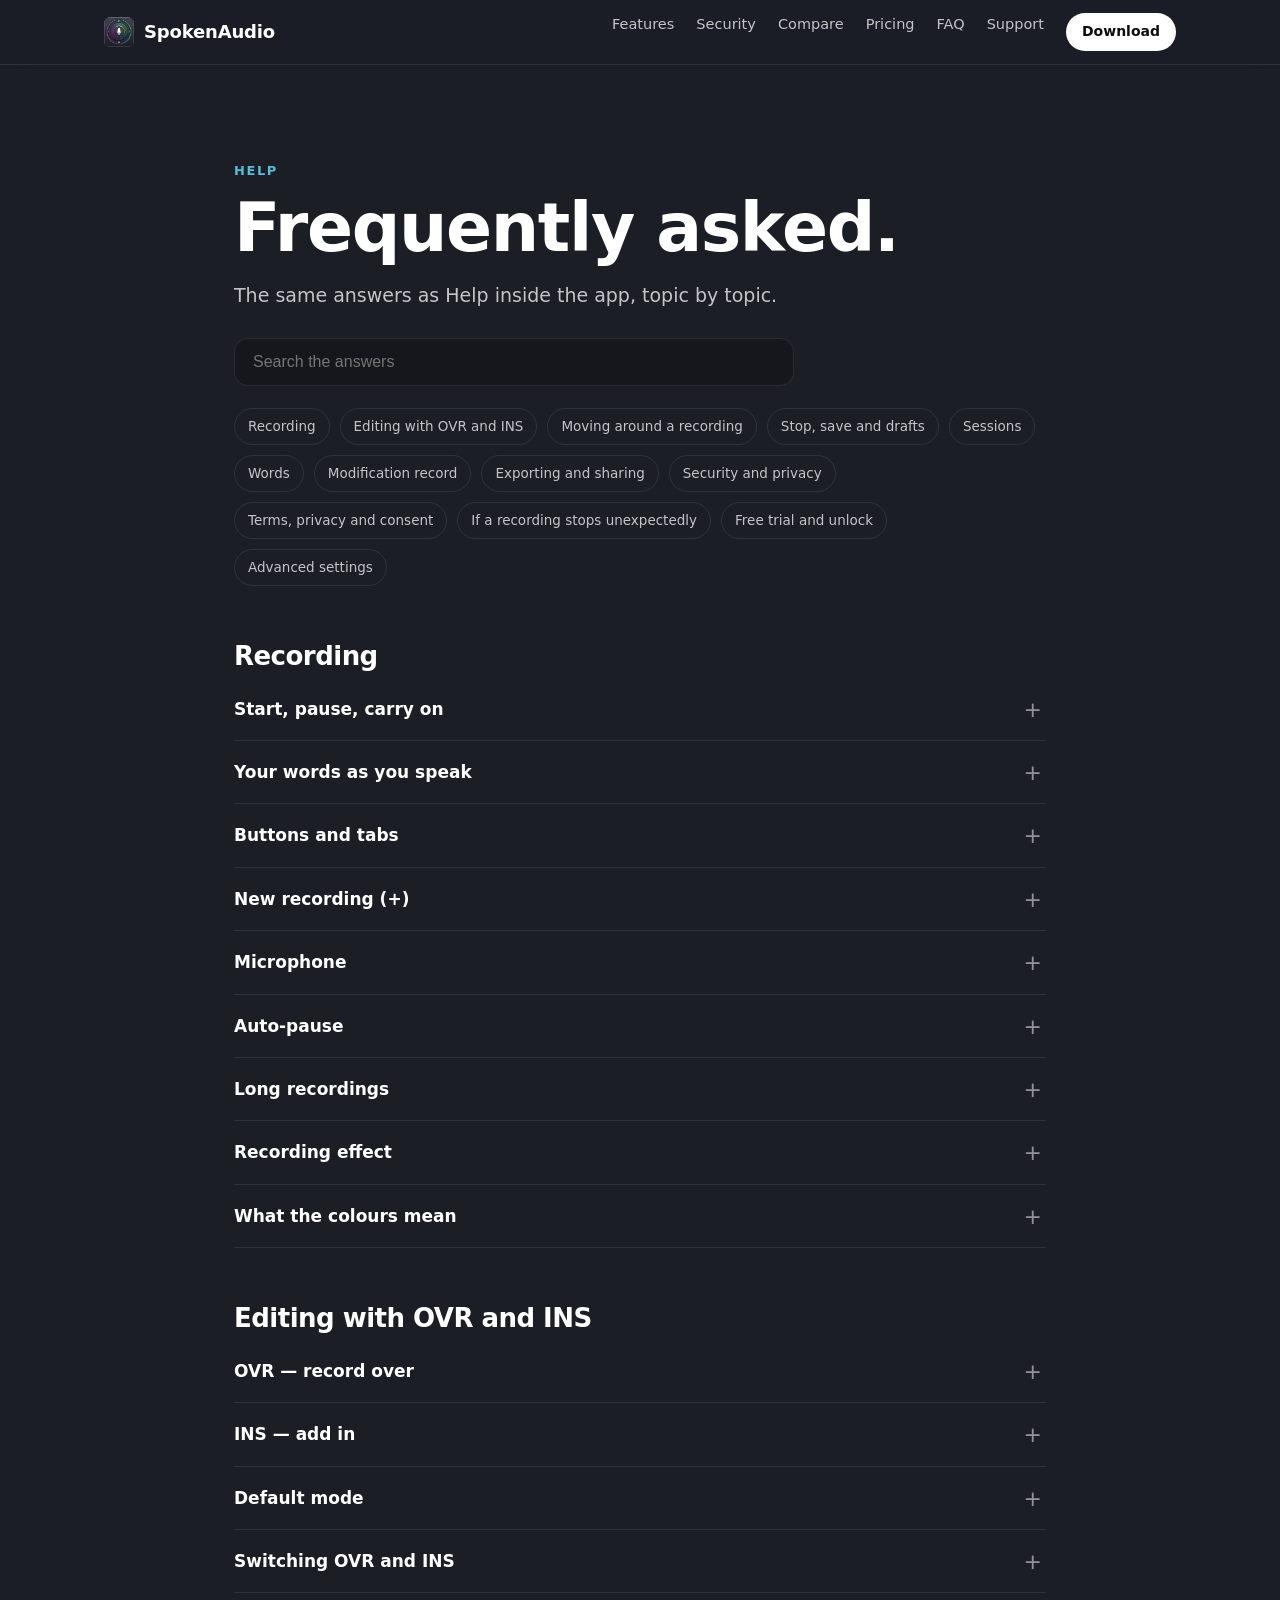
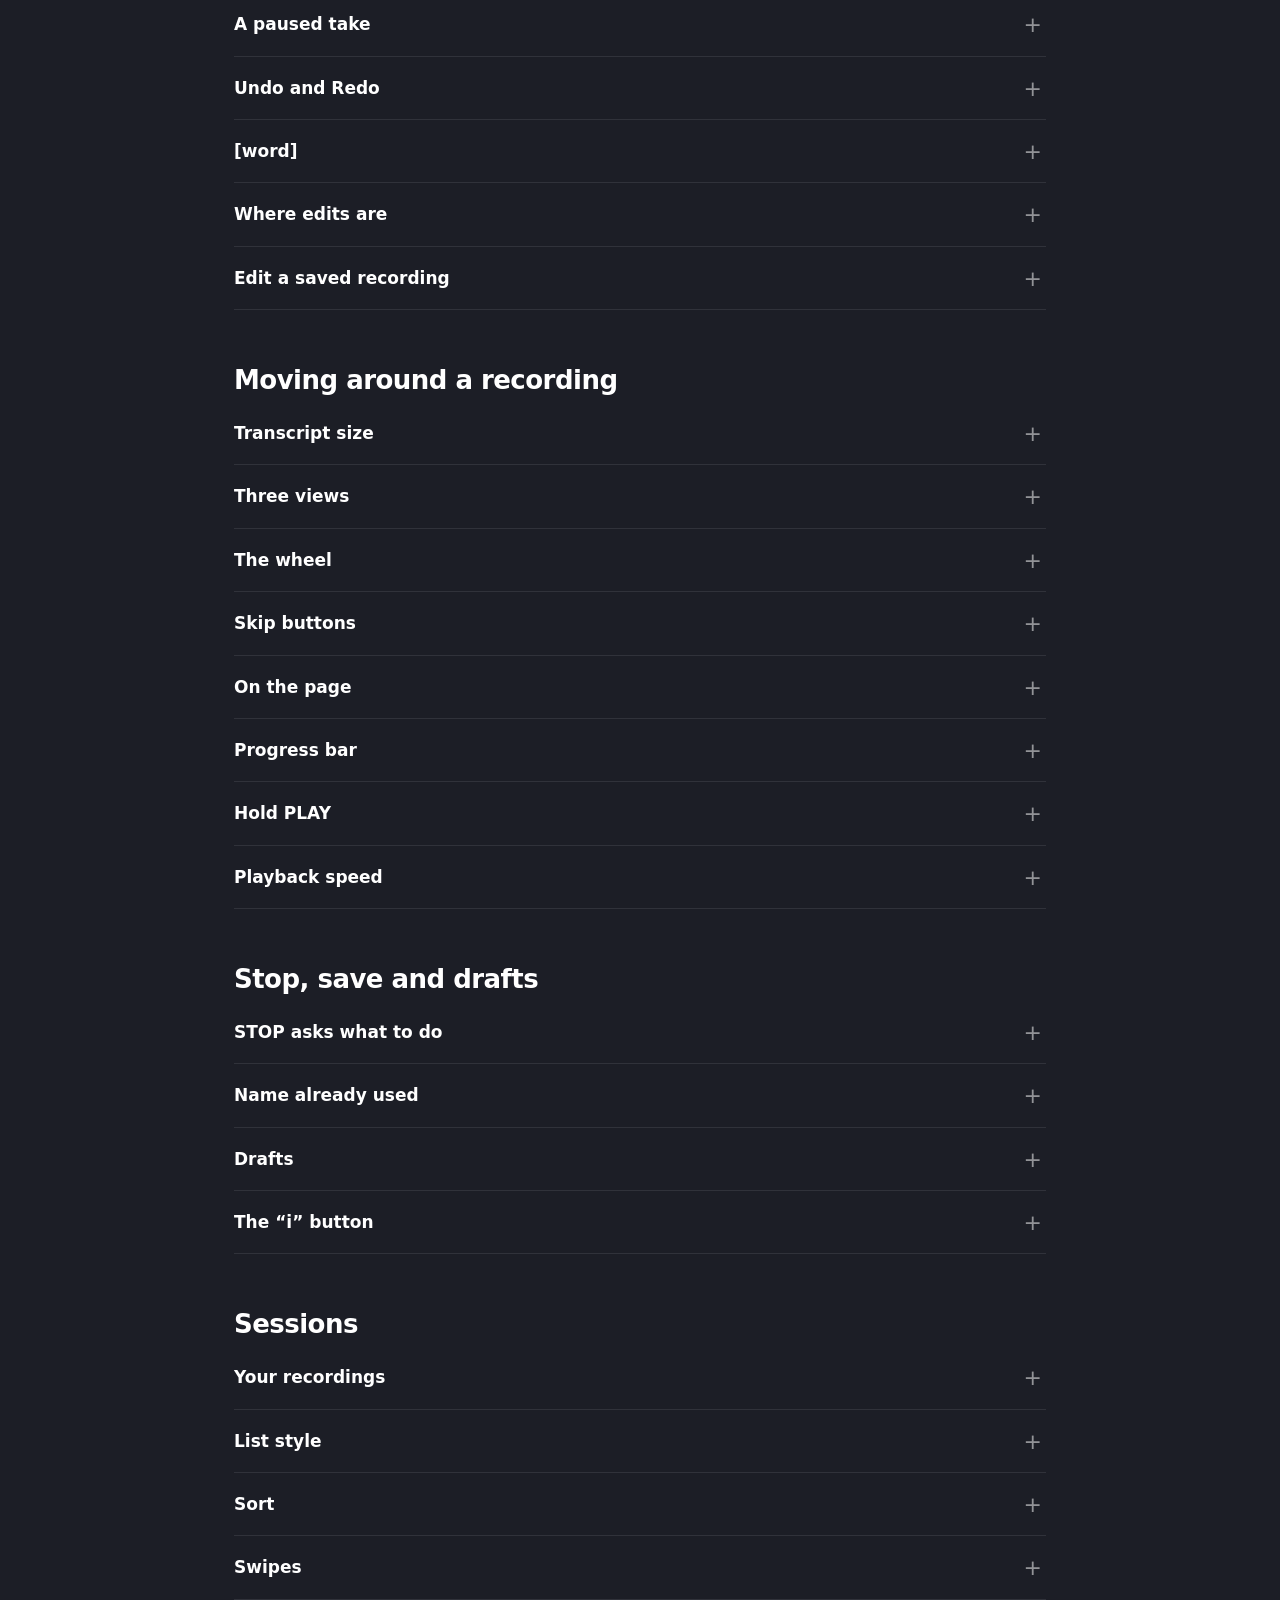
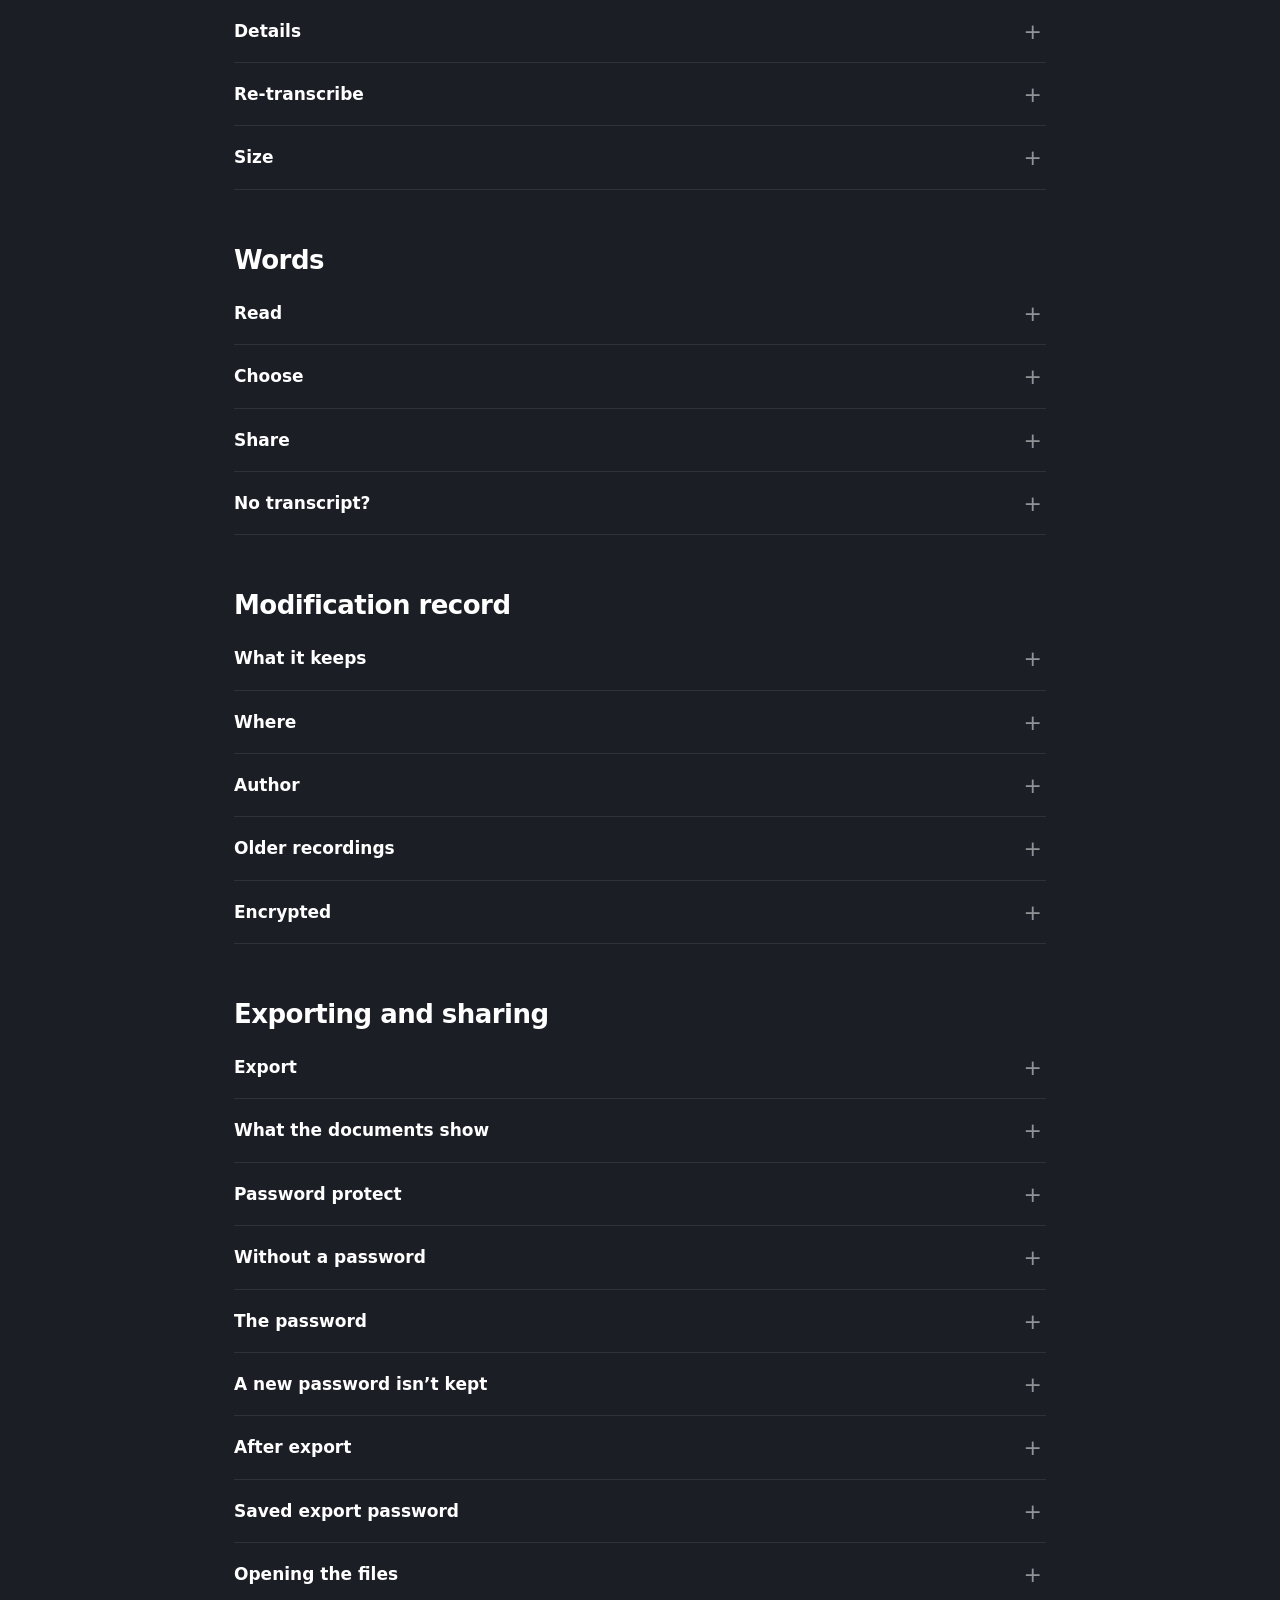
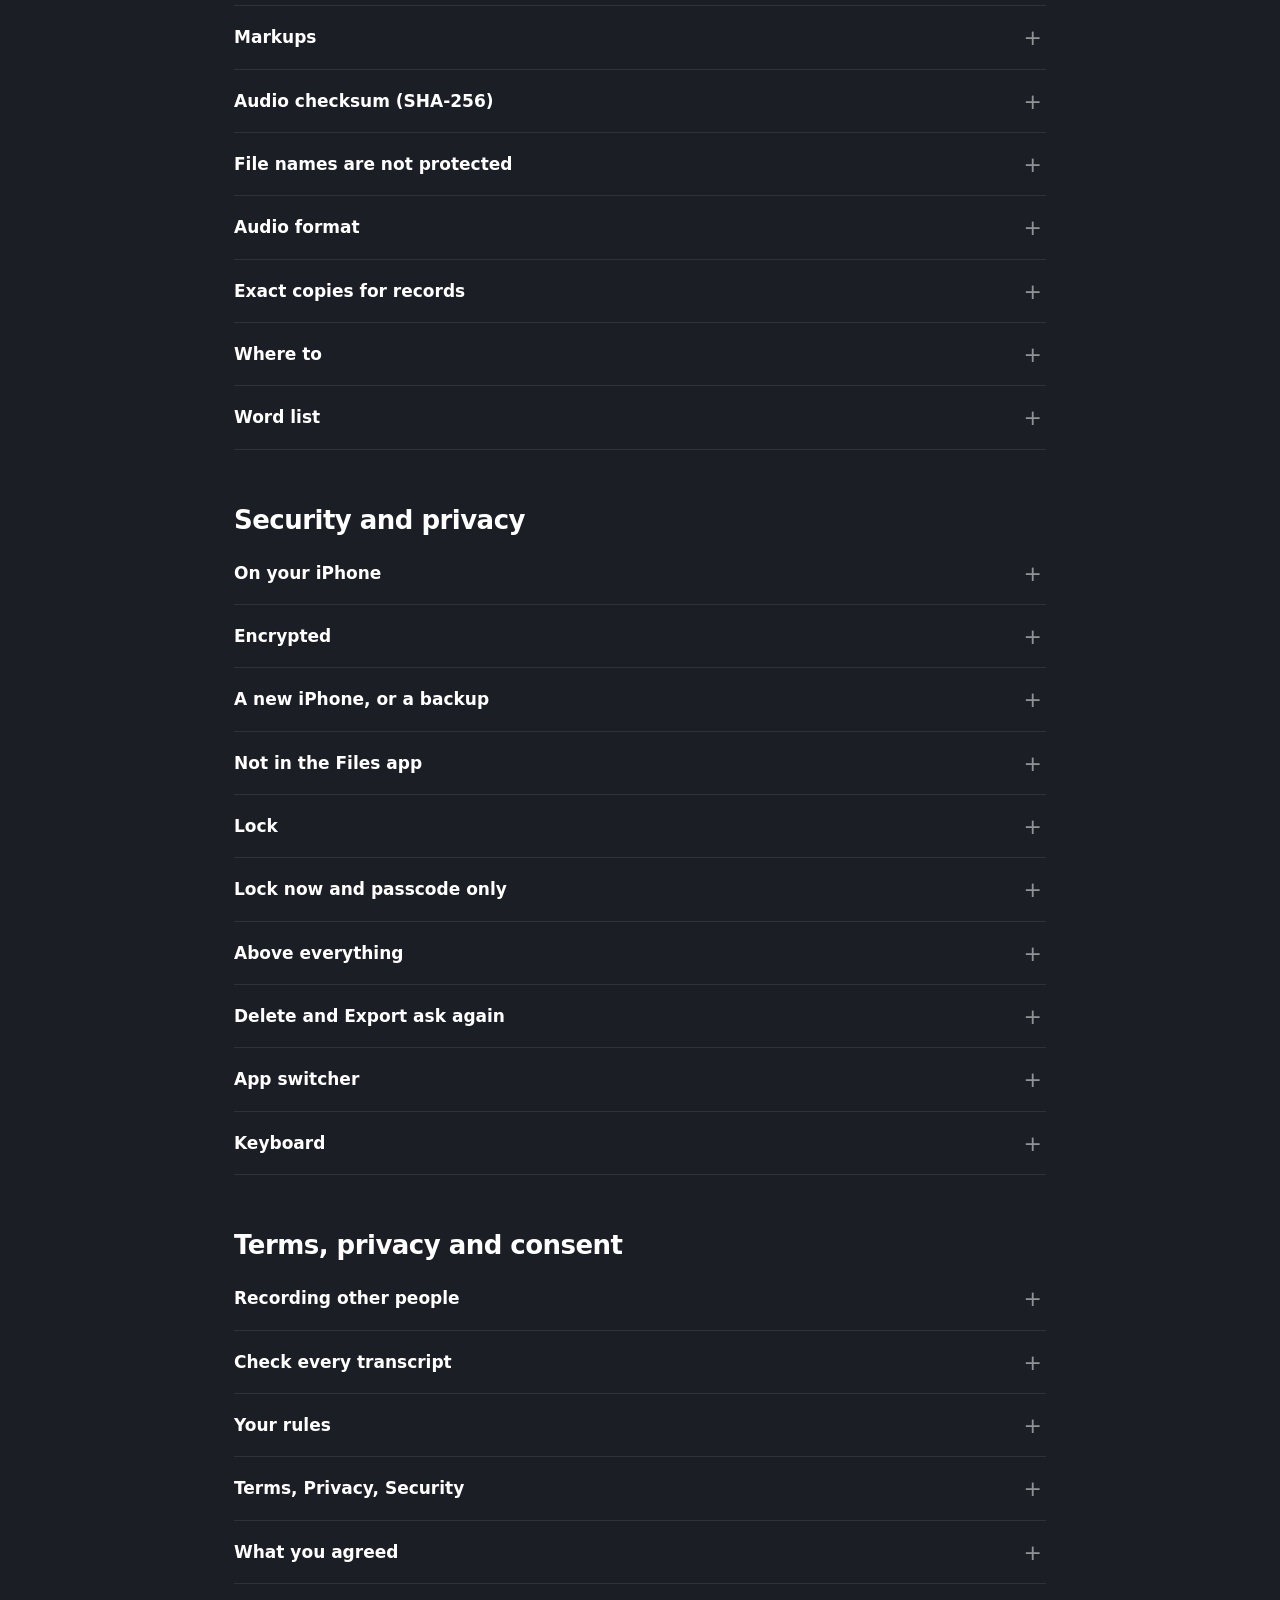
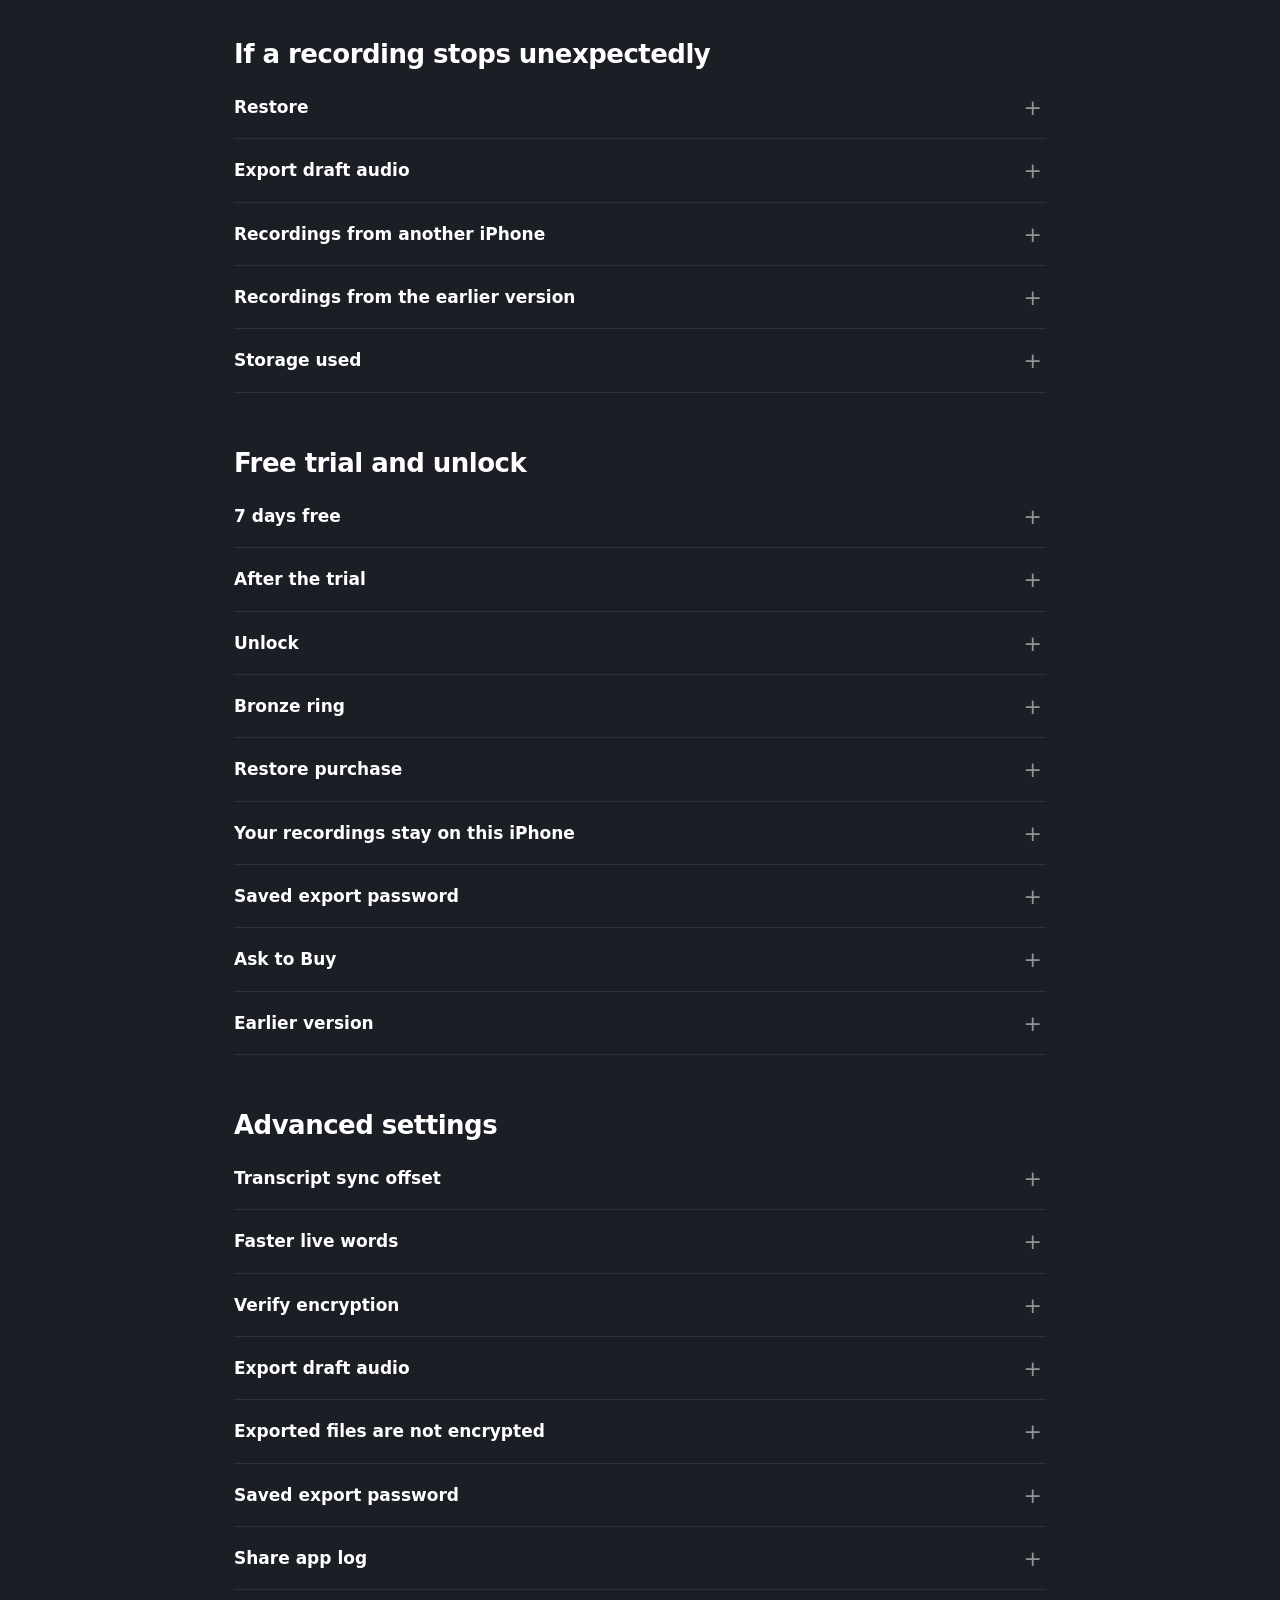
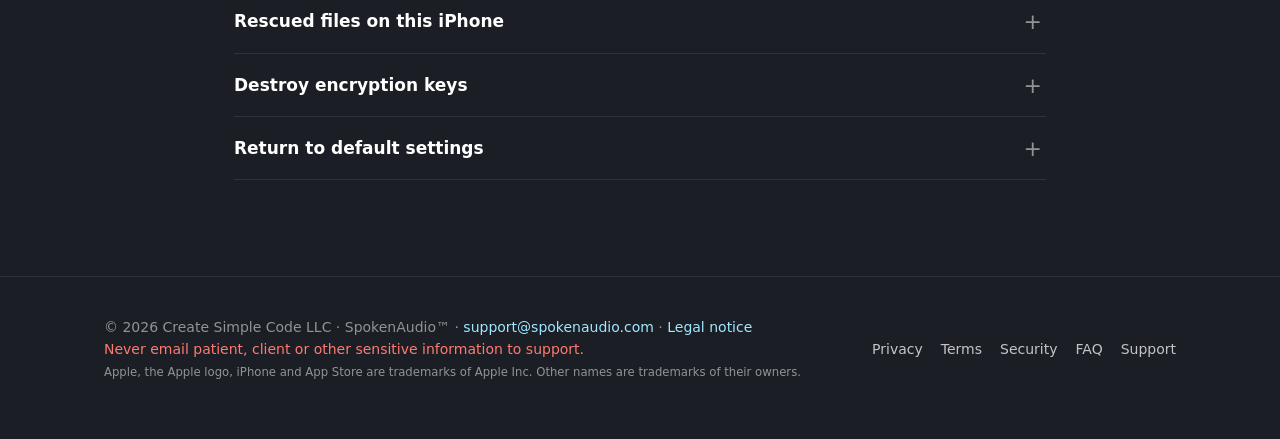
==== commit cc911dfc: "Site: legal blanks filled, email and website privacy wording, Help from 2.7z3-f Co-Authored-By: Clau" ====
--- a/faq/index.html
+++ b/faq/index.html
@@ -29,7 +29,7 @@
 <p class="lead">The same answers as Help inside the app, topic by topic.</p>
 <input class="search" id="q" type="search" placeholder="Search the answers" aria-label="Search the answers">
 <div class="toc"><a href="#recording">Recording</a><a href="#editing-with-ovr-and-ins">Editing with OVR and INS</a><a href="#moving-around-a-recording">Moving around a recording</a><a href="#stop-save-and-drafts">Stop, save and drafts</a><a href="#sessions">Sessions</a><a href="#words">Words</a><a href="#modification-record">Modification record</a><a href="#exporting-and-sharing">Exporting and sharing</a><a href="#security-and-privacy">Security and privacy</a><a href="#terms-privacy-and-consent">Terms, privacy and consent</a><a href="#if-a-recording-stops-unexpectedly">If a recording stops unexpectedly</a><a href="#free-trial-and-unlock">Free trial and unlock</a><a href="#advanced-settings">Advanced settings</a></div>
-<div class="faq-topic" id="recording"><h2>Recording</h2><details><summary>Start, pause, carry on</summary><div class="a"><p>REC starts a recording. Tap REC again to pause; RESUME (middle of the bottom row) carries on where you stopped. LENGTH at the top shows the recording’s length.</p></div></details><details><summary>Your words as you speak</summary><div class="a"><p>SpokenAudio writes your words while you dictate, on your iPhone (Apple’s speech engine). Words in italics are still being worked out; they settle a moment later.</p></div></details><details><summary>New recording (+)</summary><div class="a"><p>+ starts a new recording. While one is open — recording, paused or playing — SpokenAudio asks first, and the open one stays in Drafts.</p></div></details><details><summary>Microphone</summary><div class="a"><p>The mic button at the top left shows the microphone in use. Tap it to choose another (Apple’s microphone list). With “Same as System” the mic follows the headset you’re wearing.</p></div></details><details><summary>Auto-pause</summary><div class="a"><p>If no voice is heard for the time chosen in Settings ▸ Recording, you get a 30-second warning, then the recording pauses. Nothing is lost.</p></div></details><details><summary>Long recordings</summary><div class="a"><p>Recordings of several hours are fine. The audio is saved, encrypted, as you record, so a crash or a call doesn’t lose it (see If a recording stops unexpectedly).</p></div></details><details><summary>Recording effect</summary><div class="a"><p>Settings ▸ Voice screen ▸ Recording effect. Only for the look — the recording is never affected.</p><ul><li><b>Off</b> — the wheel as it is.</li><li><b>Voice</b> — a picture on the wheel that moves with your voice while you record: flat in silence, taller when you speak louder.</li><li><b>Glow only</b> — no picture; the wheel glows while something is happening.</li><li><b>Voice + glow</b> — both.</li><li><b>Voice style</b> — Strands, Ribbons, Silk (thin lines twisting into one ribbon), Aurora (soft glowing bands), 3D wave, Neon horizon (a colour wave over a grid floor), Bars (level bars behind REC), Dot matrix (columns of dots), Skyline (glowing level shapes on a grid floor), Code rain (bits of light rising out of a mist), Mist threads (threads of light rising and falling) or Burst (red rays from under REC). With a picture on, REC turns see-through so it shows. Neon horizon is the default.</li><li><b>Full page</b> — with the transcript on the full page the wheel is hidden: the picture plays inside REC and the glow rings REC.</li><li><b>Strength</b> — Subtle, Medium or Full — how tall and bright the picture and the glow are; at Full the glow also reaches further.</li><li><b>Reduce Motion</b> — with iPhone Settings ▸ Accessibility ▸ Motion ▸ Reduce Motion on, nothing moves and nothing breathes.</li></ul></div></details><details><summary>What the colours mean</summary><div class="a"><p>Only while something is happening; never when paused.</p><ul><li><b>Recording</b> — REC glows red; with a glow on, the wheel breathes cyan and its ring turns slowly.</li><li><b>Playing</b> — anything playing, also while paused in a recording: a steady cyan glow, and PLAY glows green.</li><li><b>Turning the wheel</b> — paused in a recording: steady amber with OVR, steady green with INS.</li><li><b>Recording an edit</b> — amber breathing for OVR, green for INS; the pill’s dot glows too.</li></ul></div></details></div><div class="faq-topic" id="editing-with-ovr-and-ins"><h2>Editing with OVR and INS</h2><details><summary>OVR — record over</summary><div class="a"><p>Put the cursor where the change starts, choose OVR, tap REC and speak. The new words replace the old ones for as long as you speak. On the full page the words being replaced are struck through as you go; at the pause you see exactly what was replaced.</p></div></details><details><summary>INS — add in</summary><div class="a"><p>Choose INS and tap REC: your new words go in at the cursor and everything after it moves along. Nothing is replaced.</p></div></details><details><summary>Default mode</summary><div class="a"><p>Settings: Default OVR/INS mode chooses whether a new edit starts as OVR or INS.</p></div></details><details><summary>Switching OVR and INS</summary><div class="a"><p>Choose before you tap REC. While the microphone records, the pill can’t be switched (pause first). During an edit, the dot of OVR or INS glows.</p></div></details><details><summary>A paused take</summary><div class="a"><p>While a take is paused, REC at the same place carries it on. It becomes an edit when you record somewhere else, switch OVR/INS, press Undo or Stop.</p></div></details><details><summary>Undo and Redo</summary><div class="a"><p>Undo takes back the last edit, up to 100. Redo puts it back — until you record something new, which ends Redo.</p></div></details><details><summary>[word]</summary><div class="a"><p>A word in brackets is one an edit’s cut fell inside. Listen to it and check it.</p></div></details><details><summary>Where edits are</summary><div class="a"><p>Amber marks OVR, green marks INS, in the text and as ticks on the progress bar. Hold a finger on a tick to go to that edit.</p></div></details><details><summary>Edit a saved recording</summary><div class="a"><p>In Sessions, swipe left on it and tap Edit (or Edit recording in its details). You work on a copy; the original changes only when you save.</p></div></details></div><div class="faq-topic" id="moving-around-a-recording"><h2>Moving around a recording</h2><details><summary>Transcript size</summary><div class="a"><p>Settings: Transcript size when the app opens sets how large the words are each time SpokenAudio starts.</p></div></details><details><summary>Three views</summary><div class="a"><p>Pull the bar under the strip down or push it up: Strip (one moving line), Lines (a few lines above the strip) and Page (the whole text). Tap the bar to step through them.</p></div></details><details><summary>The wheel</summary><div class="a"><p>Turn it to wind through the recording; you hear the voice as you go (Settings ▸ Playback ▸ Scrub sound: Oxide, Electro or Silent).</p></div></details><details><summary>Skip buttons</summary><div class="a"><p>Either side of the wheel, and at the edges of the Page view.</p><ul><li><b>Tap</b> — one word.</li><li><b>Double tap</b> — previous or next sentence or edit (or 10 / 30 seconds, Settings ▸ Playback).</li><li><b>Hold</b> — the beginning or the end.</li></ul></div></details><details><summary>On the page</summary><div class="a"><p>Paused: tap a word to put the cursor after it. Playing: tap a word to play from it; hold to stop there. While recording, taps do nothing (pause first).</p></div></details><details><summary>Progress bar</summary><div class="a"><p>Drag to move; the length is at its right end.</p></div></details><details><summary>Hold PLAY</summary><div class="a"><p>Hold PLAY to play from the beginning.</p></div></details><details><summary>Playback speed</summary><div class="a"><p>Settings ▸ Playback.</p></div></details></div><div class="faq-topic" id="stop-save-and-drafts"><h2>Stop, save and drafts</h2><details><summary>STOP asks what to do</summary><div class="a"><ul><li><b>Save</b> — keeps the recording (a copy you edited replaces the original).</li><li><b>Save As</b> — keeps it as a new recording; the original stays as it was, and the copy keeps the original’s recording date.</li><li><b>Keep as draft</b> — keeps it unfinished in Sessions ▸ Drafts, to continue later.</li><li><b>Discard / Discard changes</b> — throws away this session’s work; an edited recording goes back to its last save.</li></ul></div></details><details><summary>Name already used</summary><div class="a"><p>Saving with a name another recording has asks first: Replace overwrites that recording; Keep Both saves this one as “Name 2”.</p></div></details><details><summary>Drafts</summary><div class="a"><p>Continue a draft with Continue (swipe left on it), rename it, or Save it. Drafts can be deleted automatically after 7, 30 or 90 days (Settings ▸ Recovery &amp; Storage); saved recordings never are.</p></div></details><details><summary>The “i” button</summary><div class="a"><p>Left of +, for a recording that is open: when it was recorded and last saved, its length, words, size, edits, how many you can undo, words flagged for review. While you edit, it shows what has changed since the last save.</p></div></details></div><div class="faq-topic" id="sessions"><h2>Sessions</h2><details><summary>Your recordings</summary><div class="a"><p>All, Saved and Drafts, each with its count (All = saved + drafts). Tap ▶ to play one in the Voice tab, the page icon to read it in Words.</p></div></details><details><summary>List style</summary><div class="a"><p>Detailed or Simple (the list icon at the top).</p></div></details><details><summary>Sort</summary><div class="a"><p>By last change, date recorded, name, length, words or size, either way round (the ↕ icon). Sorted by size, each row shows its size.</p></div></details><details><summary>Swipes</summary><div class="a"><ul><li><b>Swipe right</b> — Export.</li><li><b>Swipe left on a saved recording</b> — Edit, Rename, Delete.</li><li><b>Swipe left on a draft</b> — Continue, Rename, Save, Delete. Renaming a draft keeps it a draft.</li></ul></div></details><details><summary>Details</summary><div class="a"><p>Tap a row: rename, play, edit, open the transcript, re-transcribe from the audio, the modification record, delete the audio or the transcript only, or delete the recording.</p></div></details><details><summary>Re-transcribe</summary><div class="a"><p>Writes the words again from the audio. The earlier words can’t be brought back in the app, and earlier edits can no longer be undone.</p></div></details><details><summary>Size</summary><div class="a"><p>An edited recording keeps its original audio and every take, so it uses about twice the space of the audio alone.</p></div></details></div><div class="faq-topic" id="words"><h2>Words</h2><details><summary>Read</summary><div class="a"><p>The Words tab shows the transcript of the recording open in Voice (or the one you picked in Sessions), in paragraphs.</p></div></details><details><summary>Share</summary><div class="a"><p>The share button sends the text (after the Security Notice). Text selection and copying are off on purpose: words leave SpokenAudio only through Share.</p></div></details><details><summary>No transcript?</summary><div class="a"><p>Re-transcribe it from its audio right there.</p></div></details></div><div class="faq-topic" id="modification-record"><h2>Modification record</h2><details><summary>What it keeps</summary><div class="a"><p>Every OVR and INS made in a recording: its number, when it was made, who made it, where, how long, the words removed and added, and whether it is in the recording, undone, or was dropped (undone, then ended by new recording).</p></div></details><details><summary>Where</summary><div class="a"><p>The “i” button ▸ Modification record, or Sessions ▸ details ▸ Modification record. Detailed list style shows every edit with its words; Simple shows one line per edit, with “Show all changes” for undone and dropped edits.</p></div></details><details><summary>Author</summary><div class="a"><p>Your name from Settings ▸ Profile ▸ Name (“SA user” if blank). Changing it later does not change edits already made.</p></div></details><details><summary>Older recordings</summary><div class="a"><p>Edits made before the record existed are marked “before the record”: date, place and length are known; words only for the last 100 edits.</p></div></details><details><summary>Encrypted</summary><div class="a"><p>The record holds your words, so it is encrypted like your audio. In an export, the Word document’s record table shows the words each edit removed and added; the spreadsheet file (.csv) gives dates, times, places, lengths and counts — no words.</p></div></details></div><div class="faq-topic" id="exporting-and-sharing"><h2>Exporting and sharing</h2><details><summary>Export</summary><div class="a"><p>Swipe right in Sessions, or Export in details. Several recordings at once: select, then Export. Choose any of:</p><ul><li><b>Word document (.docx)</b> — the transcript; with Full, also the modification record table and the audio checksum.</li><li><b>PDF (.pdf)</b> — the same content as the Word document, to read, print or sign; with Full or Custom it ends with “Reviewed and approved”, signature and date lines and your Default signature (Settings ▸ Profile; the lines stay when it is blank).</li><li><b>Plain text (.txt)</b> — the transcript as plain text. Plain text can’t hold a password, so with the password on it goes in the encrypted .7z — also when there is no audio.</li><li><b>Audio (.7z)</b> — the recording in a .7z archive — with the modification record as a spreadsheet file (.csv) when the recording was edited.</li></ul></div></details><details><summary>What the documents show</summary><div class="a"><p>Above the password step:</p><ul><li><b>Full</b> — the default: markups, the modification record, the audio checksum (SHA-256) and the record as a spreadsheet (.csv).</li><li><b>Clean copy</b> — the final words only — no markups, no record, no checksum, no .csv. The record stays in SpokenAudio.</li><li><b>Custom</b> — switch each of the four on or off; SpokenAudio remembers your choice.</li></ul></div></details><details><summary>Password protect</summary><div class="a"><p>On for every export: the Word document and the PDF are encrypted with AES-256, and the audio, the plain text and the .csv go in one .7z archive encrypted with AES-256, with the names of the files inside hidden too. One password opens every file of that export.</p></div></details><details><summary>Without a password</summary><div class="a"><p>You can turn protection off for one export; SpokenAudio asks every time and never remembers it. Every file is then plain, the text and the .csv too. Anyone who gets those files can read and hear everything — don’t use it for patient, client or other sensitive information.</p></div></details><details><summary>The password</summary><div class="a"><p>A new one for each export, made by your iPhone:</p><ul><li><b>Random (16)</b> — 16 letters and digits in four groups, like K7mQ-4tXw-9hRc-2pLz. The dashes are part of it.</li><li><b>Random words (7)</b> — seven words joined by dashes — easier to read out over the phone.</li><li><b>My own</b> — at least 15 characters; avoid words, names, dates and keyboard runs. Use plain dashes and quotes: a recipient typing on a computer can’t type the long dash or curly quotes iPhone may put in.</li></ul></div></details><details><summary>A new password isn’t kept</summary><div class="a"><p>A new password is shown once, after the export, and SpokenAudio doesn’t keep it (only a password you save under Saved export password is kept). If it is lost, the files can’t be opened — by anyone, including SpokenAudio.</p></div></details><details><summary>After export</summary><div class="a"><p>Copy puts the password on this iPhone’s clipboard only (not your other devices) for 60 seconds. Print prints the password and the export ID only. Send the password a different way from the files — a call, a text, in person — and keep it in a password manager app or another secure place.</p></div></details><details><summary>Saved export password</summary><div class="a"><p>Settings ▸ Advanced ▸ Saved export password keeps one password for every export, on this iPhone only, with Face ID to see, use, replace or remove it. Convenient, but if it ever leaks it opens every file you have sent with it; a new password for each export limits a leak to one export.</p></div></details><details><summary>Opening the files</summary><div class="a"><p>The recipient needs the password and:</p><ul><li><b>Word document</b> — Microsoft Word (current versions) asks for the password. Some other apps can’t open password-protected Word files.</li><li><b>PDF</b> — Adobe Acrobat Reader, Preview on Mac, Chrome and the iPhone Files app ask for the password. A few older PDF apps can’t open AES-256 PDFs.</li><li><b>Audio archive</b> — an app that opens 7z archives encrypted with AES-256 — for example 7-Zip on Windows, or Keka or The Unarchiver on Mac. Some built-in tools, such as the iPhone Files app, can’t open it.</li><li><b>On iPhone</b> — an unzip app that opens password-protected 7z archives.</li><li><b>Password managers</b> — any password manager app works: it only stores the password, so its encryption doesn’t need to match the files’.</li></ul></div></details><details><summary>Markups</summary><div class="a"><p>Word: your edits arrive as Word’s own Track Changes — accept or reject each one in Word. Each OVR and INS is a revision with its author and time: removed words struck through, added words underlined. PDF: removed words struck through in red, added words underlined in green, with the edit’s number from the record. Plain text: [brackets] round words to check. Markups off: the final words only. An edit that can’t be placed exactly in the text is listed in the record and the document says so.</p></div></details><details><summary>Audio checksum (SHA-256)</summary><div class="a"><p>A checksum is a 64-character fingerprint of a file’s exact bytes. Change one byte and it is completely different — so it shows whether an audio file is byte-for-byte the one exported with this transcript. It isn’t a signature: it doesn’t prove who made the recording, when, or that it wasn’t edited before export. The Word document, the PDF, the plain text and the checksum file give:</p><ul><li><b>The recording as WAV</b> — always. Any WAV export of this version of the recording gives the same fingerprint. An edit (OVR or INS) changes the audio, so it changes the fingerprint — that is the point.</li><li><b>The audio file in this export</b> — when the audio goes with it, in the format you chose. This one matches only that file.</li><li><b>Why WAV, ALAC and M4A differ</b> — they store the same recording differently: WAV as is, ALAC packed smaller with nothing lost, M4A smallest with tiny changes you can’t hear. Different bytes, different fingerprints. ALAC and M4A files also record when they were written, so exporting one again gives a new fingerprint; a WAV export gives the same one every time.</li><li><b>The checksum file</b> — with the audio, a short checksum .txt goes too (inside the .7z with a password) giving the same values, so they’re at hand next to the audio. It is a convenience copy that could be changed along with the audio; the password-protected Word document or PDF carries the same values where they’re harder to change.</li><li><b>To check a file</b> — Windows, with 7-Zip: right-click the file → CRC SHA → SHA-256 (on Windows 11, Show more options first), or PowerShell: Get-FileHash and the file. Mac: a checksum app, or Terminal: shasum -a 256 and the file. Compare with the document; capital letters don’t matter. A different result means a different or changed file.</li><li><b>Where it is safe</b> — inside the password-protected Word document and PDF. The .7z archive can’t show a change by itself.</li></ul></div></details><details><summary>File names are not protected</summary><div class="a"><p>Anyone who sees the files sees their names. Each export offers a random name, like SA-7KQ4M2 2026-11-08 14.32 (the date and time stay visible); if you type one that may identify someone (a name, a birth date, a record number), you are asked first.</p></div></details><details><summary>Audio format</summary><div class="a"><p>Under Audio, choose:</p><ul><li><b>WAV</b> — an exact copy; the largest file; opens everywhere.</li><li><b>ALAC</b> — an exact copy (Apple Lossless, .m4a), about half the size of WAV.</li><li><b>M4A</b> — the smallest (AAC) — a small fraction of the WAV; very slightly changed, with no difference you’d hear in speech.</li></ul></div></details><details><summary>Exact copies for records</summary><div class="a"><p>For legal or medical records, an exact copy (WAV or ALAC) is the safer choice. Your recordings inside SpokenAudio always stay exact, whatever you export.</p></div></details><details><summary>Where to</summary><div class="a"><p>Share files… opens the share panel: Mail, Messages, AirDrop, or Save to Files — which includes iCloud Drive and any cloud drive app you have set up in Files (Google Drive, OneDrive, Dropbox). The files are deleted from this iPhone when sharing finishes.</p></div></details><details><summary>Word list</summary><div class="a"><p>Random-word passwords use the EFF Large Wordlist (Electronic Frontier Foundation), licensed CC BY 3.0 US; adapted: 4 words with a hyphen removed.</p></div></details></div><div class="faq-topic" id="security-and-privacy"><h2>Security and privacy</h2><details><summary>On your iPhone</summary><div class="a"><p>Speech is turned into words on your iPhone. No audio or text is sent anywhere unless you export or share it. iCloud or computer backups of this iPhone include SpokenAudio’s files: recordings, transcripts and the modification record stay encrypted; recording names, your Profile and settings are included as they are.</p></div></details><details><summary>Encrypted</summary><div class="a"><p>Audio, words, and the modification record are encrypted with AES-256-GCM as they are saved. The key is kept in this iPhone’s Keychain and can’t be used on any other iPhone.</p></div></details><details><summary>A new iPhone, or a backup</summary><div class="a"><p>Recordings can’t be opened on another iPhone — not even from an iCloud or computer backup restored to a new iPhone. Before you change iPhones, export the recordings you want to keep (Sessions ▸ Export). Destroy encryption keys makes them unreadable on this iPhone.</p></div></details><details><summary>Not in the Files app</summary><div class="a"><p>SpokenAudio’s files can’t be browsed in the Files app; they leave only through Export, or Share on the Words tab.</p></div></details><details><summary>Lock</summary><div class="a"><p>Settings ▸ Security ▸ Lock SpokenAudio: Face ID (or your passcode) to open SpokenAudio. It locks:</p><ul><li><b>When it opens</b> — every time.</li><li><b>When you leave it</b> — at once — unless it is recording.</li><li><b>After the auto-lock time</b> — without a touch, also while a recording is paused (“Never”: only when it opens and when you leave it).</li><li><b>Never while recording</b> — dictation is never interrupted by the lock.</li></ul></div></details><details><summary>Lock now and passcode only</summary><div class="a"><p>Settings ▸ Security: Lock now locks SpokenAudio at once. Unlock with can be set to iPhone passcode only, without Face ID.</p></div></details><details><summary>Above everything</summary><div class="a"><p>The lock covers every open page, sheet and share panel; after Face ID you are back exactly where you were. With VoiceOver, only the lock screen is read.</p></div></details><details><summary>Delete and Export ask again</summary><div class="a"><p>With the lock on, deleting a recording, a draft, its audio or its transcript asks for Face ID or your passcode every time; exporting, and sharing a transcript from the Words tab, ask once every 5 minutes, and again after SpokenAudio locks. Lock off: nothing is asked.</p></div></details><details><summary>App switcher</summary><div class="a"><p>When you switch apps, SpokenAudio shows only its icon — never your words, recording names or lengths. The same while a call, Siri or Control Center is on top.</p></div></details><details><summary>Keyboard</summary><div class="a"><p>Keyboards from other apps aren’t supported yet — SpokenAudio uses Apple’s keyboard. A keyboard from another app, once given Full Access, can send what you type to its maker; inside SpokenAudio, what you type (recording names, passwords, your name) never goes to one.</p></div></details></div><div class="faq-topic" id="terms-privacy-and-consent"><h2>Terms, privacy and consent</h2><details><summary>Recording other people</summary><div class="a"><p>Many places, including California, require everyone being recorded to agree first. Tell people and get their consent before you record them — that is yours to do, not SpokenAudio’s.</p></div></details><details><summary>Check every transcript</summary><div class="a"><p>Speech recognition makes mistakes: words, names, numbers and doses can be misheard or missed. Check the transcript against the audio before you rely on it. SpokenAudio is a tool, not medical or legal advice.</p></div></details><details><summary>Your rules</summary><div class="a"><p>Patient, client and confidentiality rules (HIPAA, privilege, GDPR) are yours to follow when you record, export and share.</p></div></details><details><summary>Terms, Privacy, Security</summary><div class="a"><p>Settings ▸ Legal, or Support on the Help page: the Terms of Use, the Privacy Policy, and Security and standards (the published encryption standards SpokenAudio uses). They open with no internet, and are also at spokenaudio.com.</p></div></details><details><summary>What you agreed</summary><div class="a"><p>Settings ▸ Legal shows the Terms version you agreed to and when, and when you agreed to the first-export notice. It is kept on this iPhone only; we never receive it.</p></div></details></div><div class="faq-topic" id="if-a-recording-stops-unexpectedly"><h2>If a recording stops unexpectedly</h2><details><summary>Restore</summary><div class="a"><p>If SpokenAudio stops during a recording (crash, battery, a call), the next time it opens it asks: Restore, or Keep as draft. The audio recorded up to that moment is kept either way.</p><ul><li><b>Restore</b> — opens it in the Voice tab, writes its words again from the audio, and you carry on.</li><li><b>Keep as draft</b> — leaves it in Sessions ▸ Drafts; Continue there does the same as Restore later.</li></ul></div></details><details><summary>Export draft audio</summary><div class="a"><p>Settings ▸ Advanced — only for a draft that won’t open. It copies the draft’s audio out as plain audio files to share, with its modification record and a read-me that says how the pieces fit. It never changes the draft and brings nothing back into SpokenAudio. A second that can’t be read is written as silence, so everything still lines up.</p></div></details><details><summary>Recordings from another iPhone</summary><div class="a"><p>Recordings copied from another iPhone (for example by restoring a backup) can’t be opened here: their key stays on the iPhone that made them. When SpokenAudio finds them it offers Keep them and continue, or Delete and start fresh; Settings ▸ Recovery &amp; Storage shows them and can delete them to free the space.</p></div></details><details><summary>Recordings from the earlier version</summary><div class="a"><p>Recordings made with the earlier version of SpokenAudio can’t be opened in this one. SpokenAudio offers to delete them; export anything you need from them first.</p></div></details><details><summary>Storage used</summary><div class="a"><p>Settings ▸ Recovery &amp; Storage: saved recordings and drafts, every file.</p></div></details></div><div class="faq-topic" id="free-trial-and-unlock"><h2>Free trial and unlock</h2><details><summary>7 days free</summary><div class="a"><p>Every feature is free for 7 days from when you tap Start free trial. The trial belongs to your Apple account: another iPhone, or deleting and reinstalling SpokenAudio, continues the same 7 days. Sessions and Settings ▸ SpokenAudio show the days left.</p></div></details><details><summary>After the trial</summary><div class="a"><p>You can still open, play, read and export every recording and draft, with or without a password.</p><ul><li><b>Needs the unlock</b> — recording, OVR and INS editing, Edit and Continue, re-transcribing, and changing settings.</li><li><b>Settings</b> — stay exactly as you set them and keep working that way. The app lock, Export draft audio and Destroy all encryption keys can still be used.</li><li><b>A recording in progress</b> — is never cut off: if the trial ends while you record, carry on until you stop, and it is saved.</li></ul></div></details><details><summary>Unlock</summary><div class="a"><p>One purchase, no subscription. It unlocks SpokenAudio on every iPhone signed in to the same Apple account. Apple shows the price for your country when you unlock.</p></div></details><details><summary>Bronze ring</summary><div class="a"><p>When SpokenAudio is unlocked, a bronze ring surrounds the small green lock under LENGTH on the Voice tab. The green lock means your recordings are encrypted — exactly the same during the trial.</p></div></details><details><summary>Restore purchase</summary><div class="a"><p>On the Welcome screen, the unlock screen and Settings ▸ SpokenAudio. Use it on a new iPhone, or after reinstalling, if SpokenAudio doesn’t show Unlocked by itself.</p></div></details><details><summary>Your recordings stay on this iPhone</summary><div class="a"><p>The unlock goes with your Apple account; recordings don’t move to your other devices or a new iPhone. Export the ones you want to keep elsewhere, and keep the passwords of protected exports safe: without them those files can’t be opened, by anyone.</p></div></details><details><summary>Saved export password</summary><div class="a"><p>Works during and after the trial. Settings ▸ Advanced ▸ Saved export password: save, show, change or remove it.</p></div></details><details><summary>Ask to Buy</summary><div class="a"><p>If a purchase on this Apple account needs approval, the screen says it is waiting. SpokenAudio unlocks by itself when the purchase is approved.</p></div></details><details><summary>Earlier version</summary><div class="a"><p>If you used the earlier version of SpokenAudio on this iPhone, a fresh 7-day trial starts automatically when you first open this version (until the end of 31 January 2027).</p></div></details></div><div class="faq-topic" id="advanced-settings"><h2>Advanced settings</h2><details><summary>Transcript sync offset</summary><div class="a"><p>Moves the highlighted word earlier or later against the voice (default −0.25 s).</p></div></details><details><summary>Faster live words</summary><div class="a"><p>Shows words sooner while you dictate; Apple notes they may be slightly less accurate.</p></div></details><details><summary>Verify encryption</summary><div class="a"><p>Checks that encryption works on this iPhone.</p></div></details><details><summary>Export draft audio</summary><div class="a"><p>See If a recording stops unexpectedly. Choose the drafts and a format (WAV, ALAC or M4A); you see the size and the free space first; you can leave the screen while it runs, and Cancel stops it. Then Share or Delete.</p></div></details><details><summary>Exported files are not encrypted</summary><div class="a"><p>Files you don’t share are deleted when you tap Delete, and otherwise the next time SpokenAudio opens.</p></div></details><details><summary>Saved export password</summary><div class="a"><p>Set, change or remove the one password “My saved password” uses when you export. See Exporting and sharing.</p></div></details><details><summary>Share app log</summary><div class="a"><p>Settings ▸ Advanced ▸ Share app log: SpokenAudio’s own log, for support if something goes wrong — times, numbers and settings, never your words, recording names or device names. Choose the last 24 hours or everything kept (about two weeks), then send it the way you choose. Nothing is sent unless you share it.</p></div></details><details><summary>Rescued files on this iPhone</summary><div class="a"><p>Shown only if an earlier version left plain (not encrypted) audio copies of drafts on this iPhone. They are kept out of iPhone backups; Delete removes them (Face ID or passcode with the lock on). Your drafts are not affected, but a copy of a draft you have since deleted is the last copy of that audio.</p></div></details><details><summary>Destroy encryption keys</summary><div class="a"><p>Makes every recording and transcript unreadable on this iPhone, and removes the saved export password. Only when you retire this iPhone. SpokenAudio has no undo; a backup of this iPhone made earlier may still contain them.</p></div></details><details><summary>Return to default settings</summary><div class="a"><p>Puts settings back as they came. Your recordings, your profile and your lock are not touched.</p></div></details></div>
+<div class="faq-topic" id="recording"><h2>Recording</h2><details><summary>Start, pause, carry on</summary><div class="a"><p>REC starts a recording. Tap REC again to pause; RESUME (middle of the bottom row) carries on where you stopped. LENGTH at the top shows the recording’s length.</p></div></details><details><summary>Your words as you speak</summary><div class="a"><p>SpokenAudio writes your words while you dictate, on your iPhone (Apple’s speech engine). Words in italics are still being worked out; they settle a moment later.</p></div></details><details><summary>Buttons and tabs</summary><div class="a"><p>The buttons show symbols, not words. VoiceOver reads each name.</p><ul><li><b>■</b> — STOP: ends the recording (then Save, keep as a draft or discard).</li><li><b>▶</b> — PLAY / pause. Hold it to play from the beginning.</li><li><b>●⏭</b> — RESUME: carry on recording at the end.</li><li><b>↶ ↷</b> — Undo and Redo the last edits (×2 and so on: how many).</li><li><b>Tabs</b> — microphone: Voice · folder: Sessions · page: Words · gear: Settings · ?: Help.</li></ul></div></details><details><summary>New recording (+)</summary><div class="a"><p>+ starts a new recording. While one is being recorded (recording or paused), SpokenAudio asks first; that one stops and stays in Drafts.</p></div></details><details><summary>Microphone</summary><div class="a"><p>The mic button at the top left shows the microphone in use. Tap it to choose another (Apple’s microphone list). With “Same as System” the mic follows the headset you’re wearing.</p></div></details><details><summary>Auto-pause</summary><div class="a"><p>If no voice is heard for the time chosen in Settings ▸ Recording, you get a 30-second warning, then the recording pauses. Nothing is lost.</p></div></details><details><summary>Long recordings</summary><div class="a"><p>Recordings of several hours are fine. The audio is saved, encrypted, as you record, so a crash or a call doesn’t lose it (see If a recording stops unexpectedly).</p></div></details><details><summary>Recording effect</summary><div class="a"><p>Settings ▸ Voice screen ▸ Recording effect. Only for the look — the recording is never affected.</p><ul><li><b>Off</b> — the wheel as it is.</li><li><b>Voice</b> — a picture on the wheel that moves with your voice while you record: flat in silence, taller when you speak louder.</li><li><b>Glow only</b> — no picture; the wheel glows while something is happening.</li><li><b>Voice + glow</b> — both.</li><li><b>Voice style</b> — Strands, Ribbons, Silk (thin lines twisting into one ribbon), Aurora (soft glowing bands), 3D wave, Neon horizon (a colour wave over a grid floor), Bars (level bars behind REC), Dot matrix (columns of dots), Skyline (glowing level shapes on a grid floor), Code rain (bits of light rising out of a mist), Mist threads (threads of light rising and falling) or Burst (red rays from under REC). With a picture on, REC turns see-through so it shows. Neon horizon is the default.</li><li><b>Full page</b> — with the transcript on the full page the wheel is hidden: the picture plays inside REC and the glow rings REC.</li><li><b>Strength</b> — Subtle, Medium or Full — how tall and bright the picture and the glow are; at Full the glow also reaches further.</li><li><b>Reduce Motion</b> — with iPhone Settings ▸ Accessibility ▸ Motion ▸ Reduce Motion on, nothing moves and nothing breathes.</li></ul></div></details><details><summary>What the colours mean</summary><div class="a"><p>Only while something is happening; never when paused.</p><ul><li><b>Recording</b> — REC glows red; with a glow on, the wheel breathes cyan and its ring turns slowly.</li><li><b>Playing</b> — anything playing, also while paused in a recording: a steady cyan glow, and PLAY glows green.</li><li><b>Turning the wheel</b> — paused in a recording: steady amber with OVR, steady green with INS.</li><li><b>Recording an edit</b> — amber breathing for OVR, green for INS; the pill’s dot glows too.</li></ul></div></details></div><div class="faq-topic" id="editing-with-ovr-and-ins"><h2>Editing with OVR and INS</h2><details><summary>OVR — record over</summary><div class="a"><p>Put the cursor where the change starts, choose OVR, tap REC and speak. The new words replace the old ones for as long as you speak. On the full page the words being replaced are struck through as you go; at the pause you see exactly what was replaced.</p></div></details><details><summary>INS — add in</summary><div class="a"><p>Choose INS and tap REC: your new words go in at the cursor and everything after it moves along. Nothing is replaced.</p></div></details><details><summary>Default mode</summary><div class="a"><p>Settings ▸ Recording ▸ Default OVR/INS mode: the mode (Overwrite = OVR, Insert = INS) the pill is set to for each new recording.</p></div></details><details><summary>Switching OVR and INS</summary><div class="a"><p>Choose before you tap REC. While the microphone records, the pill can’t be switched (pause first). During an edit, the dot of OVR or INS glows.</p></div></details><details><summary>A paused take</summary><div class="a"><p>While a take is paused, REC at the same place carries it on. It becomes an edit when you record somewhere else, switch OVR/INS, press Undo or Stop.</p></div></details><details><summary>Undo and Redo</summary><div class="a"><p>Undo takes back the last edit, up to 100. Redo puts it back — until you record something new, which ends Redo.</p></div></details><details><summary>[word]</summary><div class="a"><p>A word in brackets is one an edit’s cut fell inside. Listen to it and check it.</p></div></details><details><summary>Where edits are</summary><div class="a"><p>Amber marks OVR, green marks INS, in the text and as ticks on the progress bar. Hold a finger on a tick to go to that edit.</p></div></details><details><summary>Edit a saved recording</summary><div class="a"><p>In Sessions, swipe left on it and tap Edit (or Edit recording in its details). You work on a copy; the original changes only when you save.</p></div></details></div><div class="faq-topic" id="moving-around-a-recording"><h2>Moving around a recording</h2><details><summary>Transcript size</summary><div class="a"><p>Settings ▸ Voice screen ▸ Transcript size when the app opens: the view the Voice screen opens in — Last used, Strip, Lines or Page.</p></div></details><details><summary>Three views</summary><div class="a"><p>Pull the bar under the strip down or push it up: Strip (one moving line), Lines (a few lines above the strip) and Page (the whole text). Tap the bar to step through them.</p></div></details><details><summary>The wheel</summary><div class="a"><p>Turn it to wind through the recording; you hear the voice as you go (Settings ▸ Playback ▸ Scrub sound: Oxide, Electro or Silent).</p></div></details><details><summary>Skip buttons</summary><div class="a"><p>Either side of the wheel, and at the edges of the Page view.</p><ul><li><b>Tap</b> — one word.</li><li><b>Double tap</b> — previous or next sentence or edit (or 10 / 30 seconds, Settings ▸ Playback); a small » or « shows beside the button.</li><li><b>Hold</b> — the beginning or the end; a small |‹ or ›| shows beside the button.</li></ul></div></details><details><summary>On the page</summary><div class="a"><p>Paused: tap a word to put the cursor after it. Playing: tap a word to play from it; hold to stop there. While recording, taps do nothing (pause first).</p></div></details><details><summary>Progress bar</summary><div class="a"><p>Drag to move; the length is at its right end.</p></div></details><details><summary>Hold PLAY</summary><div class="a"><p>Hold PLAY to play from the beginning.</p></div></details><details><summary>Playback speed</summary><div class="a"><p>Settings ▸ Playback.</p></div></details></div><div class="faq-topic" id="stop-save-and-drafts"><h2>Stop, save and drafts</h2><details><summary>STOP asks what to do</summary><div class="a"><ul><li><b>Save</b> — keeps the recording (a copy you edited replaces the original).</li><li><b>Save As</b> — keeps it as a new recording; the original stays as it was, and the copy keeps the original’s recording date.</li><li><b>Keep as draft</b> — keeps it unfinished in Sessions ▸ Drafts, to continue later.</li><li><b>Discard / Discard changes</b> — throws away this session’s work; an edited recording goes back to its last save.</li></ul></div></details><details><summary>Name already used</summary><div class="a"><p>Saving with a name another recording has asks first: Replace overwrites that recording; Keep Both saves this one with a number added, like “Name 2”.</p></div></details><details><summary>Drafts</summary><div class="a"><p>Continue a draft with Continue (swipe left on it), rename it, or Save it. Drafts can be deleted automatically after 7, 30 or 90 days (Settings ▸ Recovery &amp; Storage); saved recordings never are.</p></div></details><details><summary>The “i” button</summary><div class="a"><p>Left of +, for a recording that is open: when it was recorded and last saved, its length, words, size, edits, how many you can undo, words flagged for review. While you edit, it shows what has changed since the last save.</p></div></details></div><div class="faq-topic" id="sessions"><h2>Sessions</h2><details><summary>Your recordings</summary><div class="a"><p>All, Saved and Drafts, each with its count (All = saved + drafts). Tap ▶ to play one in the Voice tab, the page icon to read it in Words.</p></div></details><details><summary>List style</summary><div class="a"><p>Detailed or Simple (the list icon at the top).</p></div></details><details><summary>Sort</summary><div class="a"><p>By last change, date recorded, name, length, words or size, either way round (the ↕ icon). Sorted by size, each row shows its size.</p></div></details><details><summary>Swipes</summary><div class="a"><ul><li><b>Swipe right</b> — Export.</li><li><b>Swipe left on a saved recording</b> — Edit, Rename, Delete.</li><li><b>Swipe left on a draft</b> — Continue, Rename, Save, Delete. Renaming a draft keeps it a draft.</li></ul></div></details><details><summary>Details</summary><div class="a"><p>Tap a row: rename, play, edit, export, open the transcript, re-transcribe from the audio, the modification record, delete the audio or the transcript only, or delete the recording.</p></div></details><details><summary>Re-transcribe</summary><div class="a"><p>Writes the words again from the audio. The earlier words can’t be brought back in the app, and earlier edits can no longer be undone.</p></div></details><details><summary>Size</summary><div class="a"><p>An edited recording keeps its original audio and every take, so it uses about twice the space of the audio alone.</p></div></details></div><div class="faq-topic" id="words"><h2>Words</h2><details><summary>Read</summary><div class="a"><p>The Words tab shows the transcript of the recording open in Voice (played or being edited), or the one you last picked in Sessions or with Choose, in paragraphs. Under the title: “Most recent recording”, or in amber “Selected – Not the most recent”. While a recording is being edited, Words shows its last saved version (“Editing in Voice – last saved version”); the changes appear after Save.</p></div></details><details><summary>Choose</summary><div class="a"><p>Choose (next to Share): Open in Voice (the recording playing or being edited there) and Most recent saved at the top, then your 10 most recent recordings with words, newest first; the one shown has a check. All recordings opens Sessions. Words goes back to the most recent when you save a new recording, and each time SpokenAudio starts.</p></div></details><details><summary>Share</summary><div class="a"><p>The share button sends the text (after the Security Notice). Text selection and copying are off on purpose: words leave SpokenAudio only through Share.</p></div></details><details><summary>No transcript?</summary><div class="a"><p>Re-transcribe it from its audio right there.</p></div></details></div><div class="faq-topic" id="modification-record"><h2>Modification record</h2><details><summary>What it keeps</summary><div class="a"><p>Every OVR and INS made in a recording: its number, when it was made, who made it, where, how long, the words removed and added, and whether it is in the recording, undone, or was dropped (undone, then ended by new recording).</p></div></details><details><summary>Where</summary><div class="a"><p>The “i” button ▸ Modification record, or Sessions ▸ details ▸ Modification record. Detailed list style shows every edit with its words; Simple shows one line per edit, with “Show all changes” for undone and dropped edits.</p></div></details><details><summary>Author</summary><div class="a"><p>Your name from Settings ▸ Profile ▸ Name (“SA user” if blank). Changing it later does not change edits already made.</p></div></details><details><summary>Older recordings</summary><div class="a"><p>Edits made before the record existed are marked “before the record”: date, place and length are known; words only for the last 100 edits.</p></div></details><details><summary>Encrypted</summary><div class="a"><p>The record holds your words, so it is encrypted like your audio. In an export, the Word document’s record table shows the words each edit removed and added; the spreadsheet file (.csv) gives dates, times, places, lengths and counts — no words.</p></div></details></div><div class="faq-topic" id="exporting-and-sharing"><h2>Exporting and sharing</h2><details><summary>Export</summary><div class="a"><p>Swipe right in Sessions, or Export in details. Several recordings at once: select, then Export. Choose any of:</p><ul><li><b>Word document (.docx)</b> — the transcript; with Full, also the modification record table and the audio checksum.</li><li><b>PDF (.pdf)</b> — the same content as the Word document, to read, print or sign; with Full or Custom it ends with “Reviewed and approved”, signature and date lines and your Default signature (Settings ▸ Profile; the lines stay when it is blank).</li><li><b>Plain text (.txt)</b> — the transcript as plain text. Plain text can’t hold a password, so with the password on it goes in the encrypted .7z — also when there is no audio.</li><li><b>Audio (.7z)</b> — the recording in a .7z archive — with the modification record as a spreadsheet file (.csv) when the recording was edited.</li></ul></div></details><details><summary>What the documents show</summary><div class="a"><p>Above the password step:</p><ul><li><b>Full</b> — the default: markups, the modification record, the audio checksum (SHA-256) and the record as a spreadsheet (.csv).</li><li><b>Clean copy</b> — the final words only — no markups, no record, no checksum, no .csv. The record stays in SpokenAudio.</li><li><b>Custom</b> — switch each of the four on or off; SpokenAudio remembers your choice.</li></ul></div></details><details><summary>Password protect</summary><div class="a"><p>On for every export: the Word document and the PDF are encrypted with AES-256, and the audio, the plain text and the .csv go in one .7z archive encrypted with AES-256, with the names of the files inside hidden too. One password opens every file of that export.</p></div></details><details><summary>Without a password</summary><div class="a"><p>You can turn protection off for one export; SpokenAudio asks every time and never remembers it. Every file is then plain, the text and the .csv too. Anyone who gets those files can read and hear everything — don’t use it for patient, client or other sensitive information.</p></div></details><details><summary>The password</summary><div class="a"><p>A new one for each export, made by your iPhone:</p><ul><li><b>Random (16)</b> — 16 letters and digits in four groups, like K7mQ-4tXw-9hRc-2pLz. The dashes are part of it.</li><li><b>Random words (7)</b> — seven words joined by dashes — easier to read out over the phone.</li><li><b>My own</b> — at least 15 characters; avoid words, names, dates and keyboard runs. Use plain dashes and quotes: a recipient typing on a computer can’t type the long dash or curly quotes iPhone may put in.</li></ul></div></details><details><summary>A new password isn’t kept</summary><div class="a"><p>A new password is shown once, after the export, and SpokenAudio doesn’t keep it (only a password you save under Saved export password is kept). If it is lost, the files can’t be opened — by anyone, including SpokenAudio.</p></div></details><details><summary>After export</summary><div class="a"><p>Copy puts the password on this iPhone’s clipboard only (not your other devices) for 60 seconds. Print prints the password and the export ID only. Send the password a different way from the files — a call, a text, in person — and keep it in a password manager app or another secure place.</p></div></details><details><summary>Saved export password</summary><div class="a"><p>Settings ▸ Advanced ▸ Saved export password keeps one password for every export, on this iPhone only, with Face ID to see, use, replace or remove it. Convenient, but if it ever leaks it opens every file you have sent with it; a new password for each export limits a leak to one export.</p></div></details><details><summary>Opening the files</summary><div class="a"><p>The recipient needs the password and:</p><ul><li><b>Word document</b> — Microsoft Word (current versions) asks for the password. Some other apps can’t open password-protected Word files.</li><li><b>PDF</b> — Adobe Acrobat Reader, Preview on Mac, Chrome and the iPhone Files app ask for the password. A few older PDF apps can’t open AES-256 PDFs.</li><li><b>Audio archive</b> — an app that opens 7z archives encrypted with AES-256 — for example 7-Zip on Windows, or Keka or The Unarchiver on Mac. Some built-in tools, such as the iPhone Files app, can’t open it.</li><li><b>On iPhone</b> — an unzip app that opens password-protected 7z archives.</li><li><b>Password managers</b> — any password manager app works: it only stores the password, so its encryption doesn’t need to match the files’.</li></ul></div></details><details><summary>Markups</summary><div class="a"><p>Word: your edits arrive as Word’s own Track Changes — accept or reject each one in Word. Each OVR and INS is a revision with its author and time: removed words struck through, added words underlined. PDF: removed words struck through in red, added words underlined in green, with the edit’s number from the record. Plain text: [brackets] round words to check. Markups off: the final words only. An edit that can’t be placed exactly in the text is listed in the record and the document says so.</p></div></details><details><summary>Audio checksum (SHA-256)</summary><div class="a"><p>A checksum is a 64-character fingerprint of a file’s exact bytes. Change one byte and it is completely different — so it shows whether an audio file is byte-for-byte the one exported with this transcript. It isn’t a signature: it doesn’t prove who made the recording, when, or that it wasn’t edited before export. The Word document, the PDF, the plain text and the checksum file give:</p><ul><li><b>The recording as WAV</b> — always. Any WAV export of this version of the recording gives the same fingerprint. An edit (OVR or INS) changes the audio, so it changes the fingerprint — that is the point.</li><li><b>The audio file in this export</b> — when the audio goes with it, in the format you chose. This one matches only that file.</li><li><b>Why WAV, ALAC and M4A differ</b> — they store the same recording differently: WAV as is, ALAC packed smaller with nothing lost, M4A smallest with tiny changes you can’t hear. Different bytes, different fingerprints. ALAC and M4A files also record when they were written, so exporting one again gives a new fingerprint; a WAV export gives the same one every time.</li><li><b>The checksum file</b> — with the audio, a short checksum .txt goes too (inside the .7z with a password) giving the same values, so they’re at hand next to the audio. It is a convenience copy that could be changed along with the audio; the password-protected Word document or PDF carries the same values where they’re harder to change.</li><li><b>To check a file</b> — Windows, with 7-Zip: right-click the file → CRC SHA → SHA-256 (on Windows 11, Show more options first), or PowerShell: Get-FileHash and the file. Mac: a checksum app, or Terminal: shasum -a 256 and the file. Compare with the document; capital letters don’t matter. A different result means a different or changed file.</li><li><b>Where it is safe</b> — inside the password-protected Word document and PDF. The .7z archive can’t show a change by itself.</li></ul></div></details><details><summary>File names are not protected</summary><div class="a"><p>Anyone who sees the files sees their names. Each export offers a random name, like SA-7KQ4M2 2026-11-08 14.32 (the date and time stay visible); if you type one that may identify someone (a name, a birth date, a record number), you are asked first.</p></div></details><details><summary>Audio format</summary><div class="a"><p>Under Audio, choose:</p><ul><li><b>WAV</b> — an exact copy; the largest file; opens everywhere.</li><li><b>ALAC</b> — an exact copy (Apple Lossless, .m4a), about half the size of WAV.</li><li><b>M4A</b> — the smallest (AAC) — a small fraction of the WAV; very slightly changed, with no difference you’d hear in speech.</li></ul></div></details><details><summary>Exact copies for records</summary><div class="a"><p>For legal or medical records, an exact copy (WAV or ALAC) is the safer choice. Your recordings inside SpokenAudio always stay exact, whatever you export.</p></div></details><details><summary>Where to</summary><div class="a"><p>Share files… opens the share panel: Mail, Messages, AirDrop, or Save to Files — which includes iCloud Drive and any cloud drive app you have set up in Files (Google Drive, OneDrive, Dropbox). The files are deleted from this iPhone when sharing finishes.</p></div></details><details><summary>Word list</summary><div class="a"><p>Random-word passwords use the EFF Large Wordlist (Electronic Frontier Foundation), licensed CC BY 3.0 US; adapted: 4 words with a hyphen removed.</p></div></details></div><div class="faq-topic" id="security-and-privacy"><h2>Security and privacy</h2><details><summary>On your iPhone</summary><div class="a"><p>Speech is turned into words on your iPhone. No audio or text is sent anywhere unless you export or share it. iCloud or computer backups of this iPhone include SpokenAudio’s files: recordings, transcripts and the modification record stay encrypted; recording names, your Profile and settings are included as they are.</p></div></details><details><summary>Encrypted</summary><div class="a"><p>Audio, words, and the modification record are encrypted with AES-256-GCM as they are saved. The key is kept in this iPhone’s Keychain and can’t be used on any other iPhone.</p></div></details><details><summary>A new iPhone, or a backup</summary><div class="a"><p>Recordings can’t be opened on another iPhone — not even from an iCloud or computer backup restored to a new iPhone. Before you change iPhones, export the recordings you want to keep (Sessions ▸ Export). Destroy encryption keys makes them unreadable on this iPhone.</p></div></details><details><summary>Not in the Files app</summary><div class="a"><p>SpokenAudio’s files can’t be browsed in the Files app; they leave only through Export, or Share on the Words tab.</p></div></details><details><summary>Lock</summary><div class="a"><p>Settings ▸ Security ▸ Lock SpokenAudio: Face ID (or your passcode) to open SpokenAudio. It locks:</p><ul><li><b>When it opens</b> — every time.</li><li><b>When you leave it</b> — at once — unless it is recording.</li><li><b>After the auto-lock time</b> — without a touch, also while a recording is paused (“Never”: only when it opens and when you leave it).</li><li><b>Never while recording</b> — dictation is never interrupted by the lock.</li></ul></div></details><details><summary>Lock now and passcode only</summary><div class="a"><p>With Lock SpokenAudio on, Settings ▸ Security has Lock now (locks at once) and Unlock with ▸ iPhone passcode only (no Face ID or Touch ID).</p></div></details><details><summary>Above everything</summary><div class="a"><p>The lock covers every open page, sheet and share panel; after Face ID you are back exactly where you were. With VoiceOver, only the lock screen is read.</p></div></details><details><summary>Delete and Export ask again</summary><div class="a"><p>With the lock on, deleting a recording, a draft, its audio or its transcript asks for Face ID or your passcode every time; exporting, and sharing a transcript from the Words tab, ask once every 5 minutes, and again after SpokenAudio locks. Lock off: nothing is asked.</p></div></details><details><summary>App switcher</summary><div class="a"><p>When you switch apps, SpokenAudio shows only its icon — never your words, recording names or lengths. The same while a call, Siri or Control Center is on top.</p></div></details><details><summary>Keyboard</summary><div class="a"><p>Keyboards from other apps aren’t supported yet — SpokenAudio uses Apple’s keyboard. A keyboard from another app, once given Full Access, can send what you type to its maker; inside SpokenAudio, what you type (recording names, passwords, your name) never goes to one.</p></div></details></div><div class="faq-topic" id="terms-privacy-and-consent"><h2>Terms, privacy and consent</h2><details><summary>Recording other people</summary><div class="a"><p>Many places, including California, require everyone being recorded to agree first. Tell people and get their consent before you record them — that is yours to do, not SpokenAudio’s.</p></div></details><details><summary>Check every transcript</summary><div class="a"><p>Speech recognition makes mistakes: words, names, numbers and doses can be misheard or missed. Check the transcript against the audio before you rely on it. SpokenAudio is a tool, not medical or legal advice.</p></div></details><details><summary>Your rules</summary><div class="a"><p>Patient, client and confidentiality rules (HIPAA, privilege, GDPR) are yours to follow when you record, export and share.</p></div></details><details><summary>Terms, Privacy, Security</summary><div class="a"><p>Settings ▸ Legal, or Support on the Help page: the Terms of Use, the Privacy Policy, and Security and standards (the published encryption standards SpokenAudio uses). They open with no internet, and are also at spokenaudio.com.</p></div></details><details><summary>What you agreed</summary><div class="a"><p>Settings ▸ Legal shows the Terms version you agreed to and when, and when you agreed to the first-export notice. It is kept on this iPhone only; we never receive it.</p></div></details></div><div class="faq-topic" id="if-a-recording-stops-unexpectedly"><h2>If a recording stops unexpectedly</h2><details><summary>Restore</summary><div class="a"><p>If SpokenAudio stops during a recording (crash, battery, a call), the next time it opens it asks: Restore, or Keep as draft. The audio recorded up to that moment is kept either way.</p><ul><li><b>Restore</b> — opens it in the Voice tab, writes its words again from the audio, and you carry on.</li><li><b>Keep as draft</b> — leaves it in Sessions ▸ Drafts; Continue there does the same as Restore later.</li></ul></div></details><details><summary>Export draft audio</summary><div class="a"><p>Settings ▸ Advanced — only for a draft that won’t open. It copies the draft’s audio out as plain audio files to share, with its modification record and a read-me that says how the pieces fit. It never changes the draft and brings nothing back into SpokenAudio. A second that can’t be read is written as silence, so everything still lines up.</p></div></details><details><summary>Recordings from another iPhone</summary><div class="a"><p>Recordings copied from another iPhone (for example by restoring a backup) can’t be opened here: their key stays on the iPhone that made them. When SpokenAudio finds them it offers Keep them and continue, or Delete and start fresh; Settings ▸ Advanced ▸ Tools shows them and can delete them to free the space.</p></div></details><details><summary>Recordings from the earlier version</summary><div class="a"><p>Recordings made with the earlier version of SpokenAudio can’t be opened in this one. SpokenAudio offers to delete them (Not now keeps them for now); nothing is lost from your current recordings.</p></div></details><details><summary>Storage used</summary><div class="a"><p>Settings ▸ Recovery &amp; Storage: saved recordings and drafts, every file.</p></div></details></div><div class="faq-topic" id="free-trial-and-unlock"><h2>Free trial and unlock</h2><details><summary>7 days free</summary><div class="a"><p>Every feature is free for 7 days from when you tap Start free trial. The trial belongs to your Apple account: another iPhone, or deleting and reinstalling SpokenAudio, continues the same 7 days. Sessions and Settings ▸ SpokenAudio show the days left.</p></div></details><details><summary>After the trial</summary><div class="a"><p>You can still open, play, read and export every recording and draft, with or without a password.</p><ul><li><b>Needs the unlock</b> — recording, OVR and INS editing, Edit and Continue, re-transcribing, and changing most settings.</li><li><b>Settings</b> — most stay exactly as you set them and keep working that way. Still usable: Profile, Recovery &amp; Storage (including auto-delete), Saved export password, the app lock, Export draft audio, deleting recordings from another iPhone, and Destroy all encryption keys.</li><li><b>A recording in progress</b> — is never cut off: if the trial ends while you record, carry on until you stop, and it is saved.</li></ul></div></details><details><summary>Unlock</summary><div class="a"><p>One purchase, no subscription. It unlocks SpokenAudio on every iPhone signed in to the same Apple account. Apple shows the price for your country when you unlock.</p></div></details><details><summary>Bronze ring</summary><div class="a"><p>When SpokenAudio is unlocked, a bronze ring surrounds the small green lock under LENGTH on the Voice tab. The green lock means your recordings are encrypted — exactly the same during the trial.</p></div></details><details><summary>Restore purchase</summary><div class="a"><p>On the Welcome screen, the unlock screen and Settings ▸ SpokenAudio. Use it on a new iPhone, or after reinstalling, if SpokenAudio doesn’t show Unlocked by itself.</p></div></details><details><summary>Your recordings stay on this iPhone</summary><div class="a"><p>The unlock goes with your Apple account; recordings don’t move to your other devices or a new iPhone. Export the ones you want to keep elsewhere, and keep the passwords of protected exports safe: without them those files can’t be opened, by anyone.</p></div></details><details><summary>Saved export password</summary><div class="a"><p>Works during and after the trial. Settings ▸ Advanced ▸ Saved export password: save, show, change or remove it.</p></div></details><details><summary>Ask to Buy</summary><div class="a"><p>If a purchase on this Apple account needs approval, the screen says it is waiting. SpokenAudio unlocks by itself when the purchase is approved.</p></div></details><details><summary>Earlier version</summary><div class="a"><p>If you used the earlier version of SpokenAudio on this iPhone, a fresh 7-day trial starts automatically when you first open this version (until the end of 31 January 2027).</p></div></details></div><div class="faq-topic" id="advanced-settings"><h2>Advanced settings</h2><details><summary>Transcript sync offset</summary><div class="a"><p>Moves the highlighted word earlier or later against the voice (default −0.25 s).</p></div></details><details><summary>Faster live words</summary><div class="a"><p>Shows words sooner while you dictate; Apple notes they may be slightly less accurate.</p></div></details><details><summary>Verify encryption</summary><div class="a"><p>Checks that encryption works on this iPhone.</p></div></details><details><summary>Export draft audio</summary><div class="a"><p>See If a recording stops unexpectedly. Choose the drafts and a format (WAV, ALAC or M4A); you see the size and the free space first; you can leave the screen while it runs, and Cancel stops it. Then Share or Delete.</p></div></details><details><summary>Exported files are not encrypted</summary><div class="a"><p>Files you don’t share are deleted when you tap Delete, and otherwise the next time SpokenAudio opens.</p></div></details><details><summary>Saved export password</summary><div class="a"><p>Set, change or remove the one password “My saved password” uses when you export. See Exporting and sharing.</p></div></details><details><summary>Share app log</summary><div class="a"><p>Settings ▸ Advanced ▸ Share app log: SpokenAudio’s own log, for support if something goes wrong — times, numbers and settings, never your words, recording names or device names. Choose the last 24 hours or everything kept (about two weeks), then send it the way you choose. Nothing is sent unless you share it.</p></div></details><details><summary>Rescued files on this iPhone</summary><div class="a"><p>Shown only if an earlier version left plain (not encrypted) audio copies of drafts on this iPhone. They are kept out of iPhone backups; Delete removes them (Face ID or passcode with the lock on). Your drafts are not affected, but a copy of a draft you have since deleted is the last copy of that audio.</p></div></details><details><summary>Destroy encryption keys</summary><div class="a"><p>Makes every recording and transcript unreadable on this iPhone, and removes the saved export password. Only when you retire this iPhone. SpokenAudio has no undo; a backup of this iPhone made earlier may still contain them.</p></div></details><details><summary>Return to default settings</summary><div class="a"><p>Puts settings back as they came. Your recordings, your profile and your lock are not touched.</p></div></details></div>
 </div></section>
 <script>
 (function(){var q=document.getElementById('q');if(!q)return;q.addEventListener('input',function(){var v=q.value.trim().toLowerCase();
